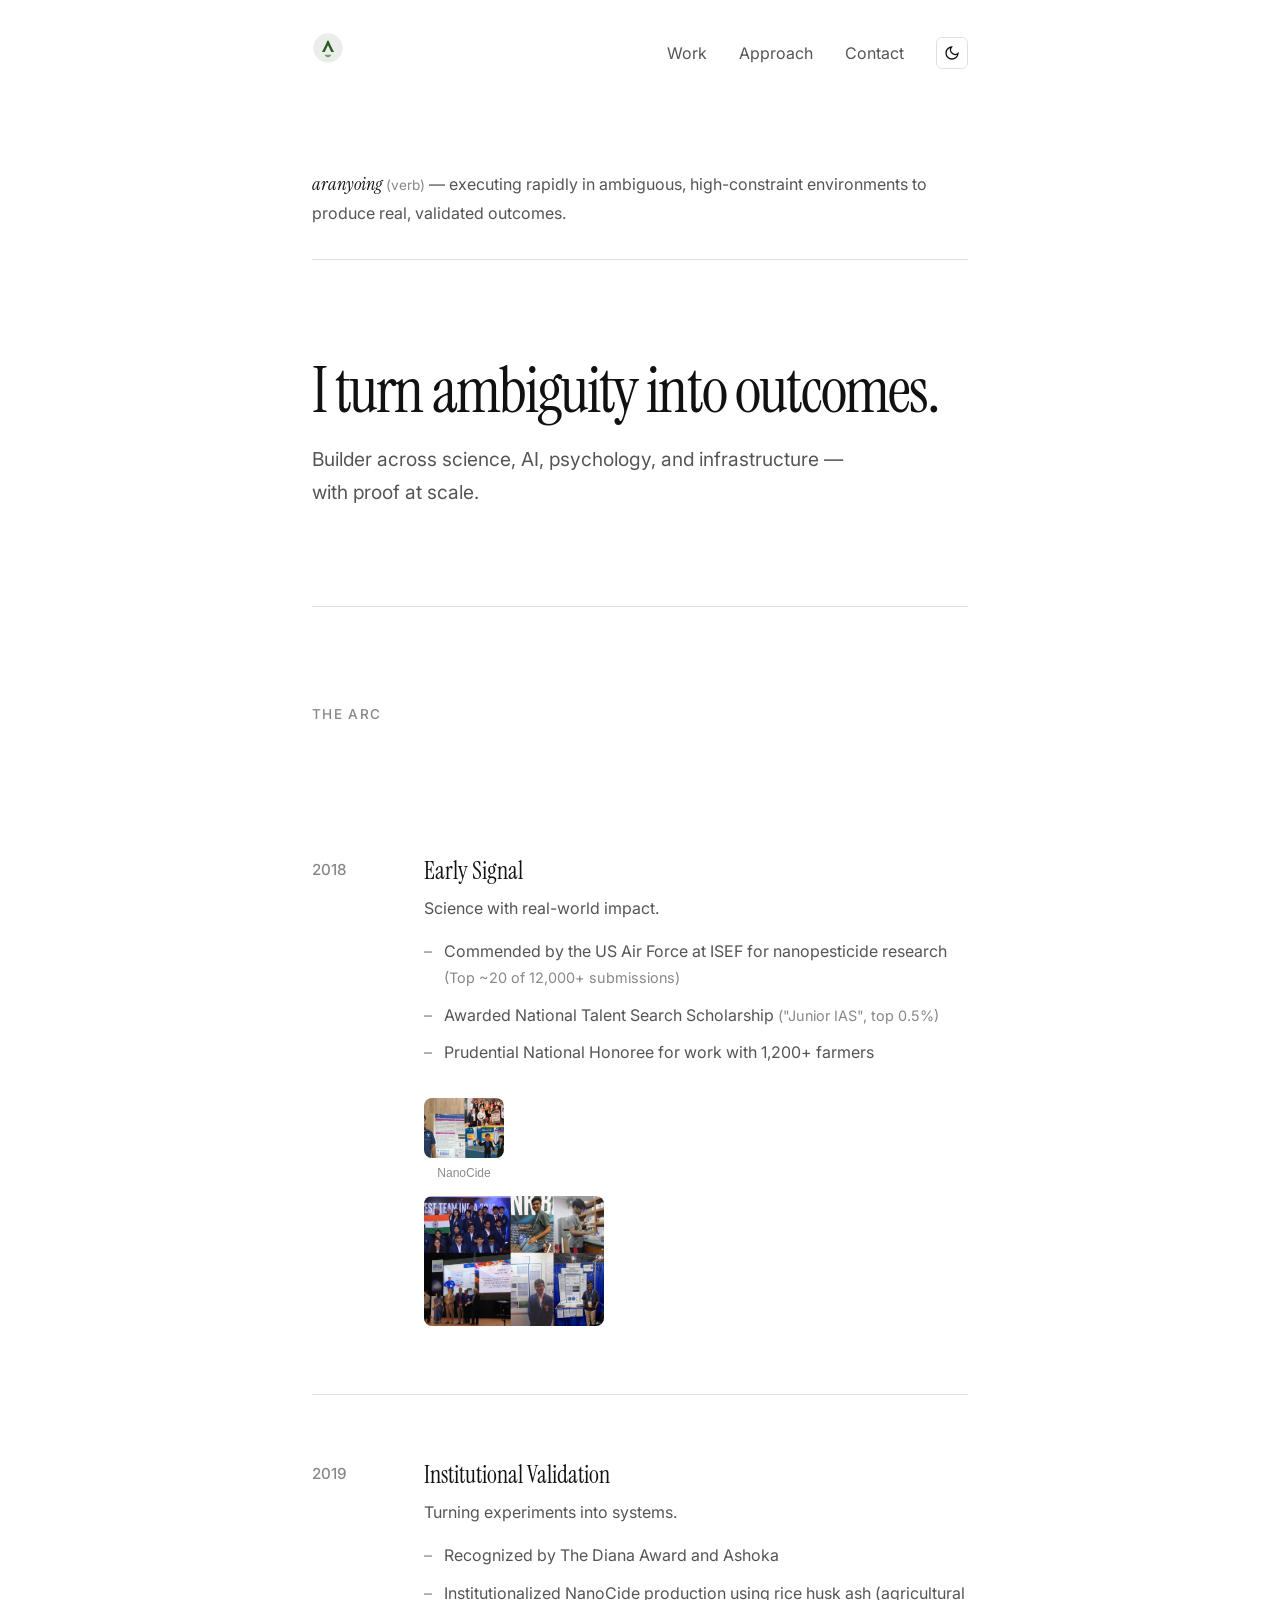
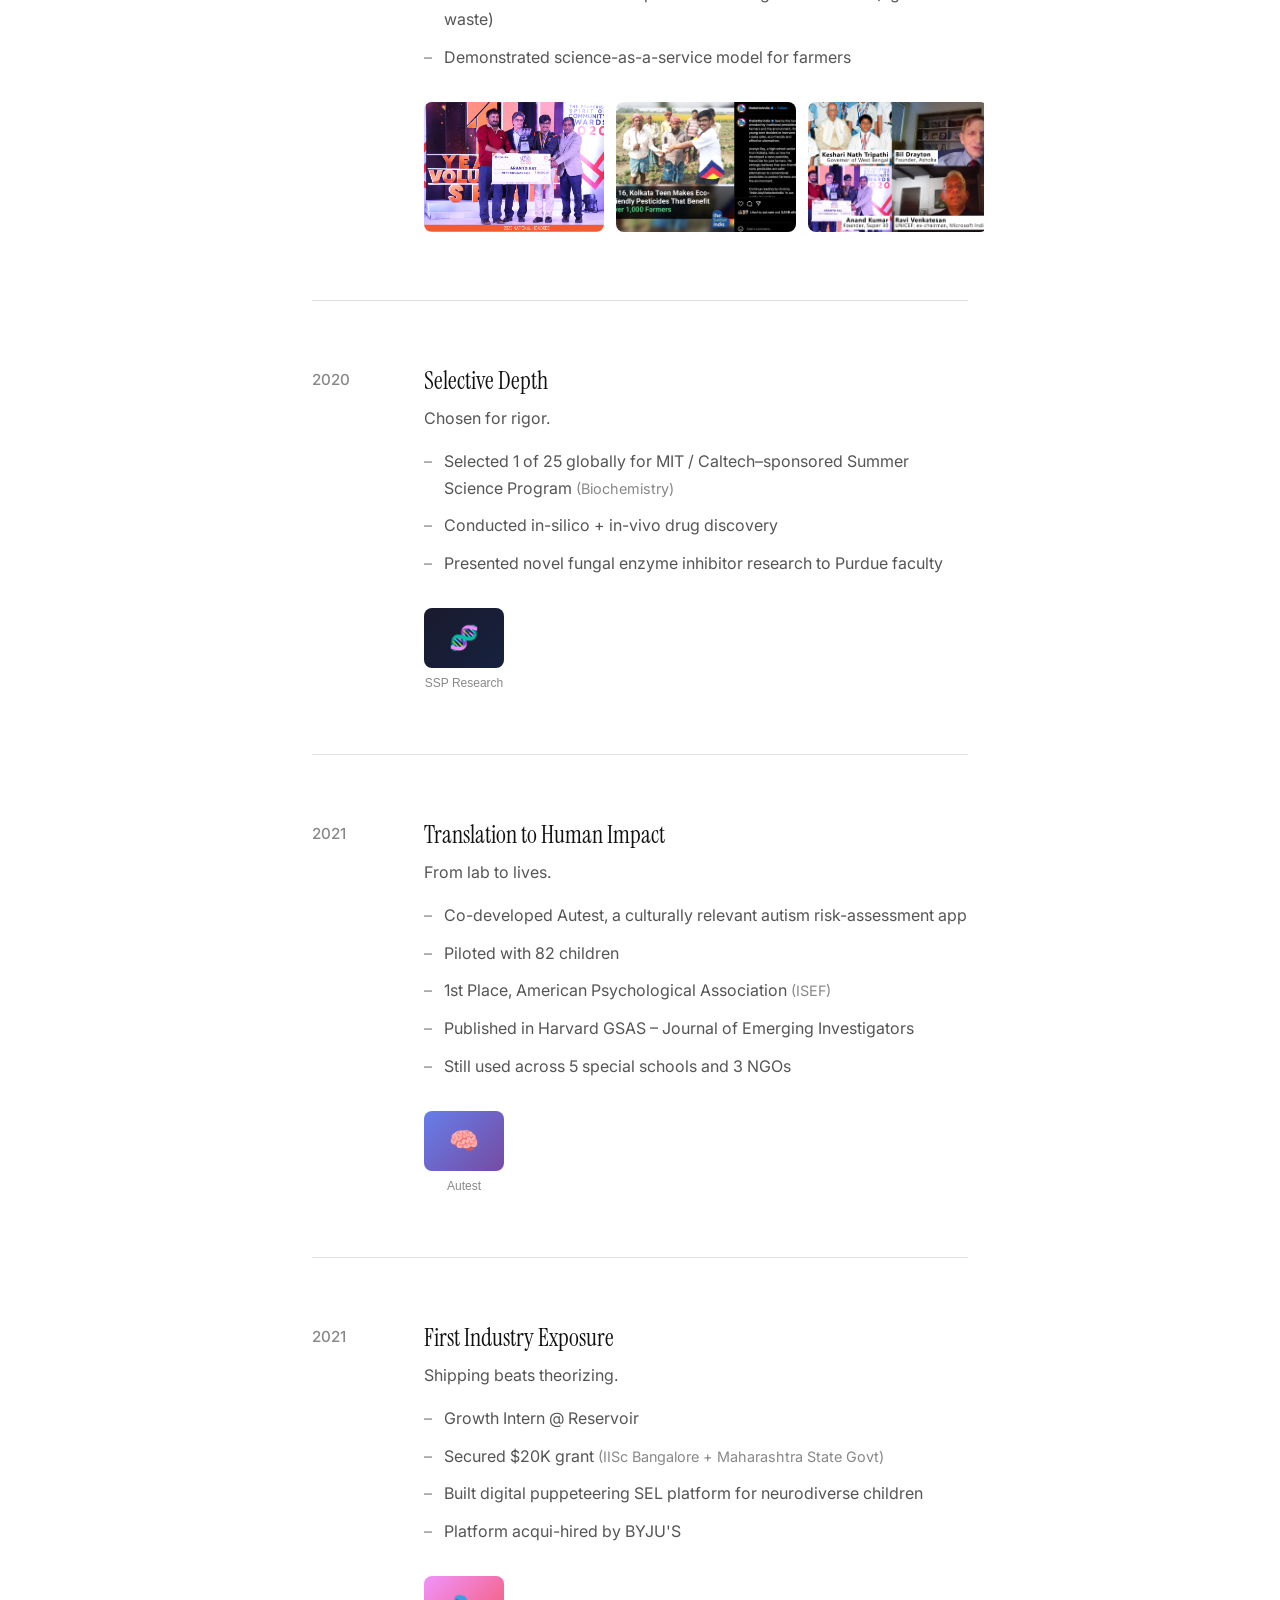
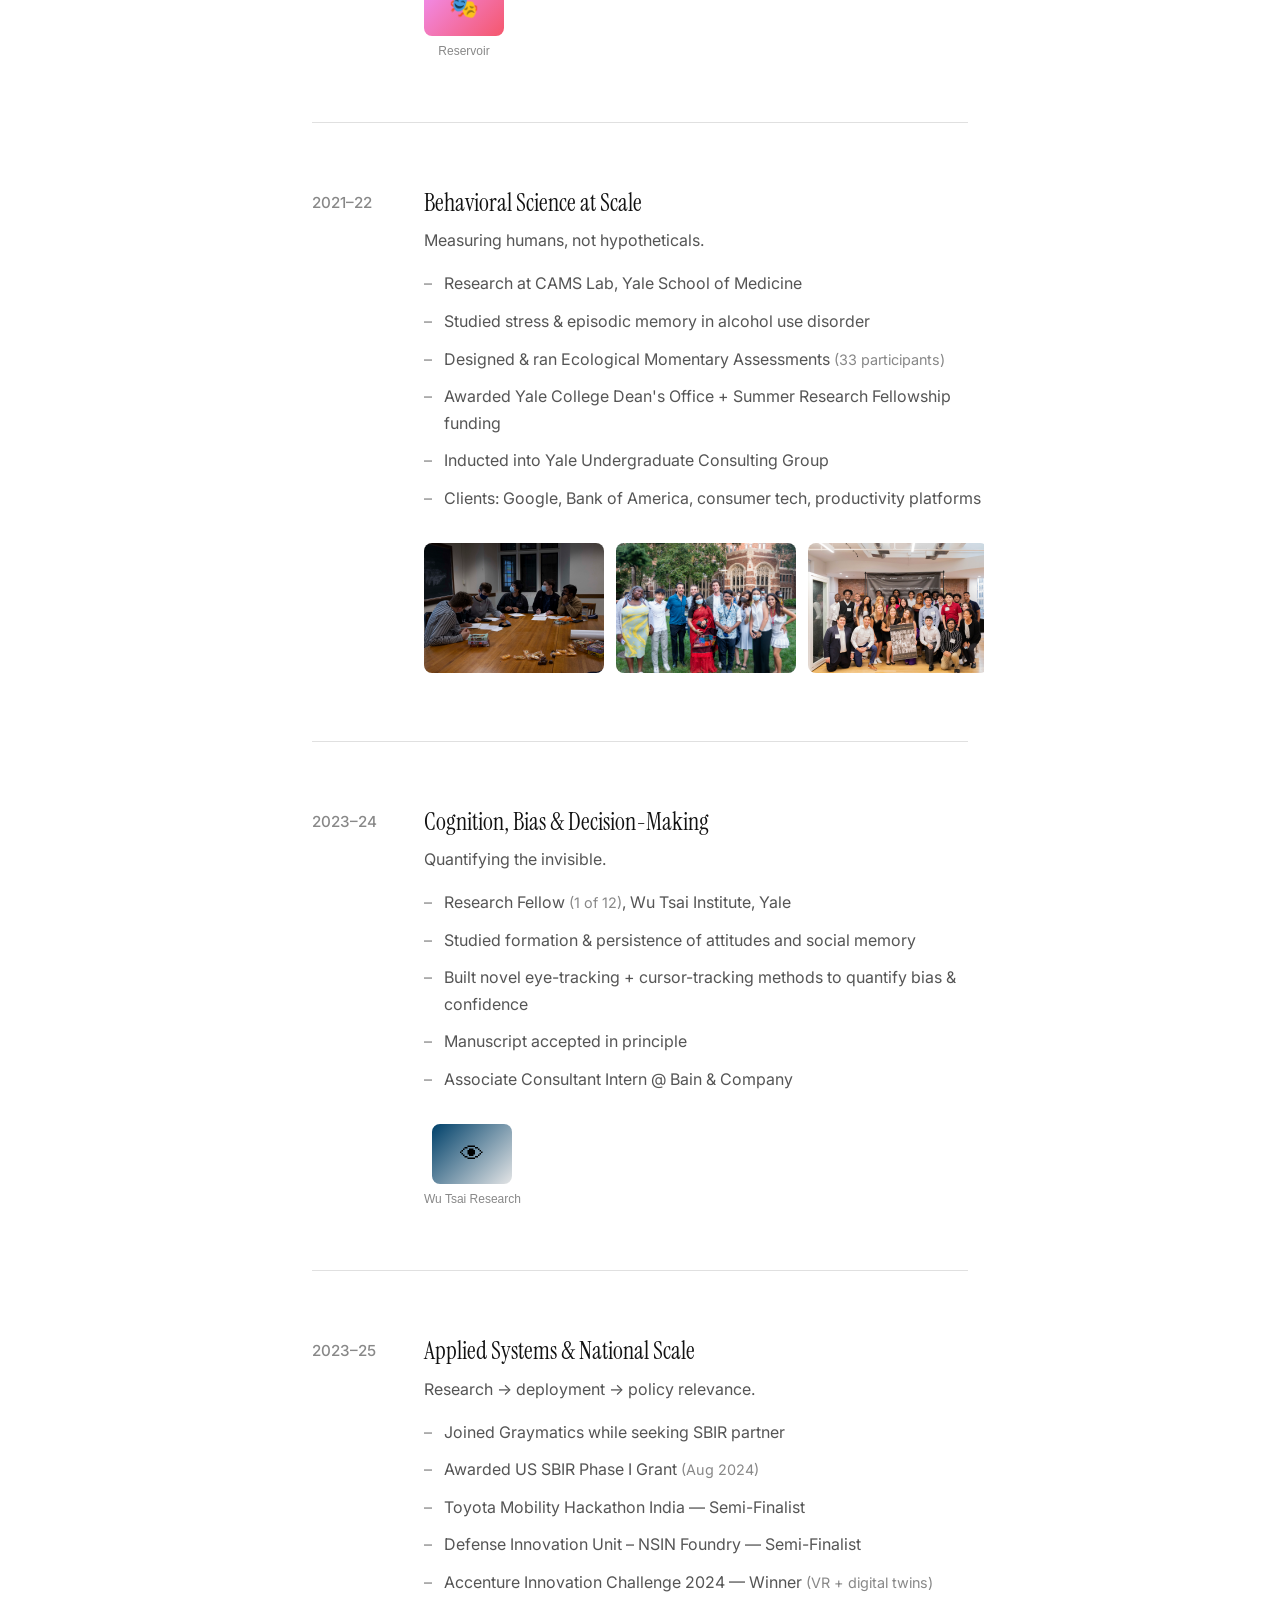
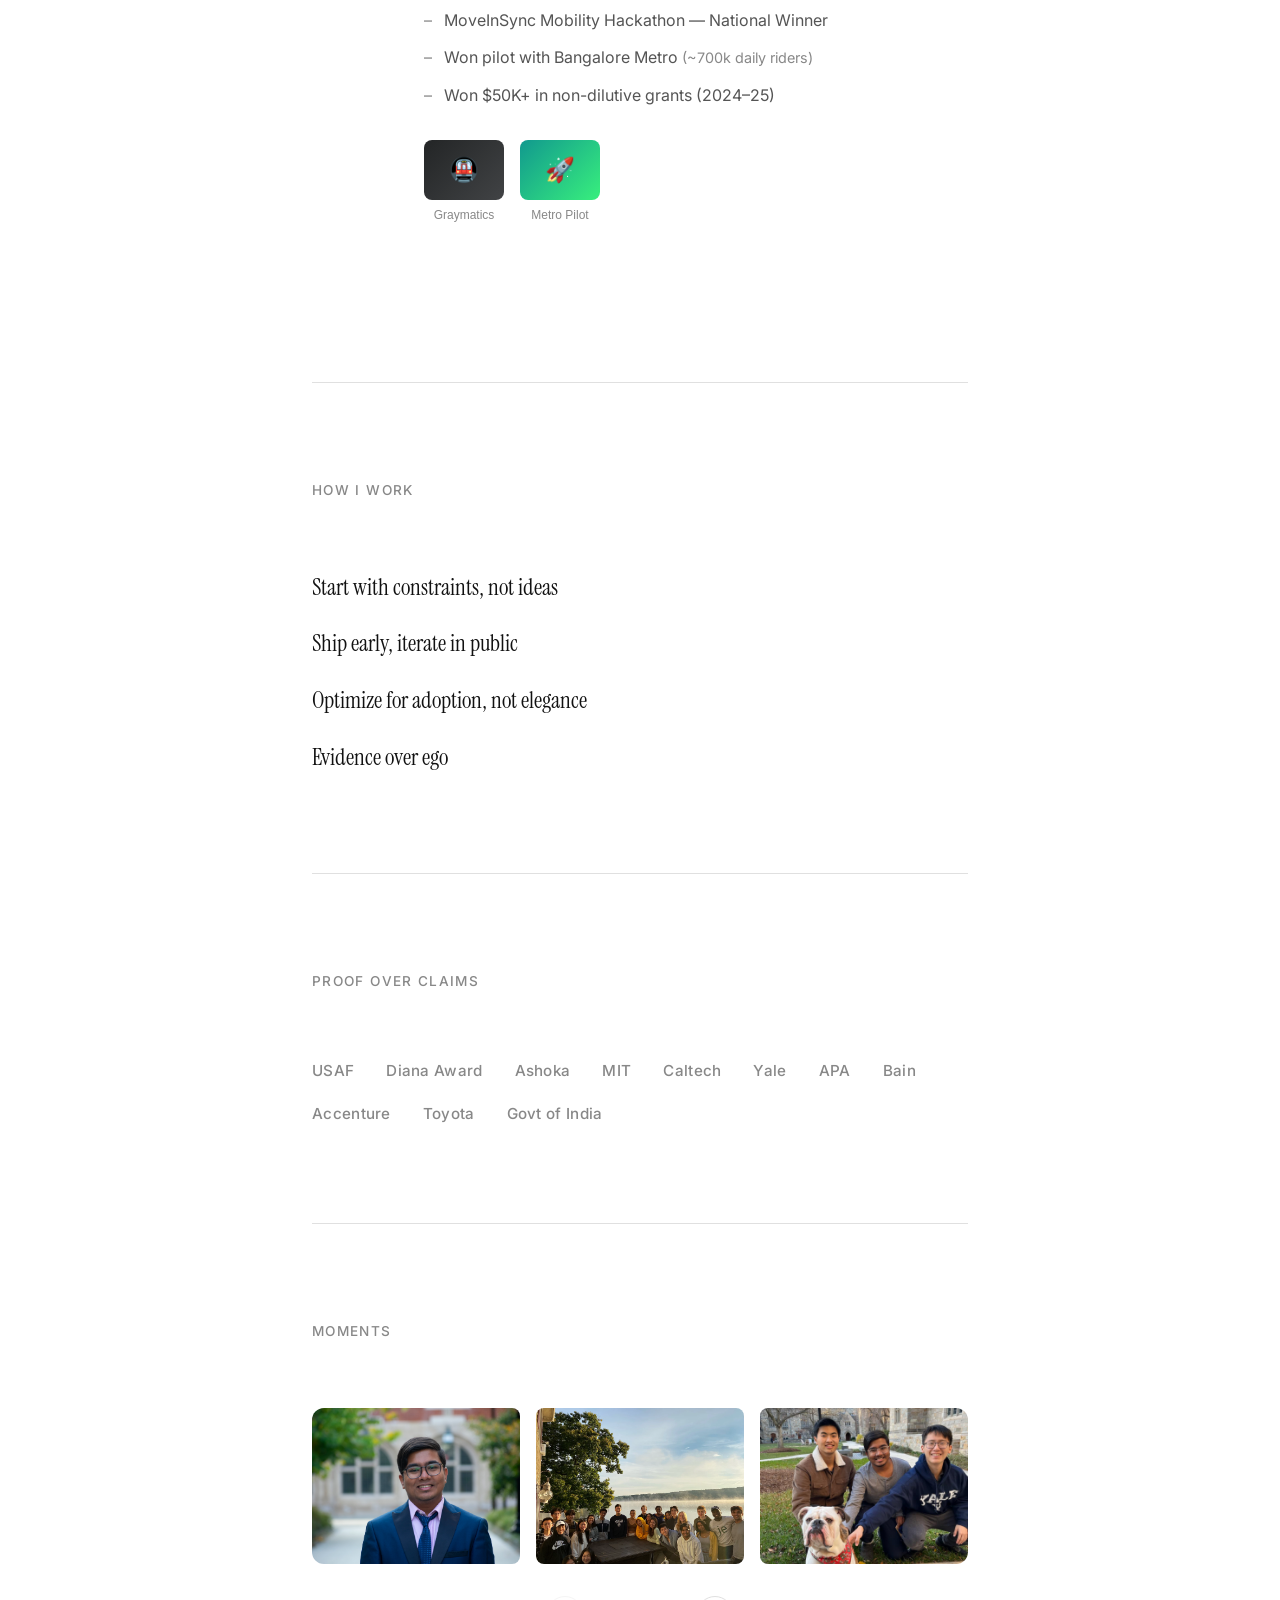
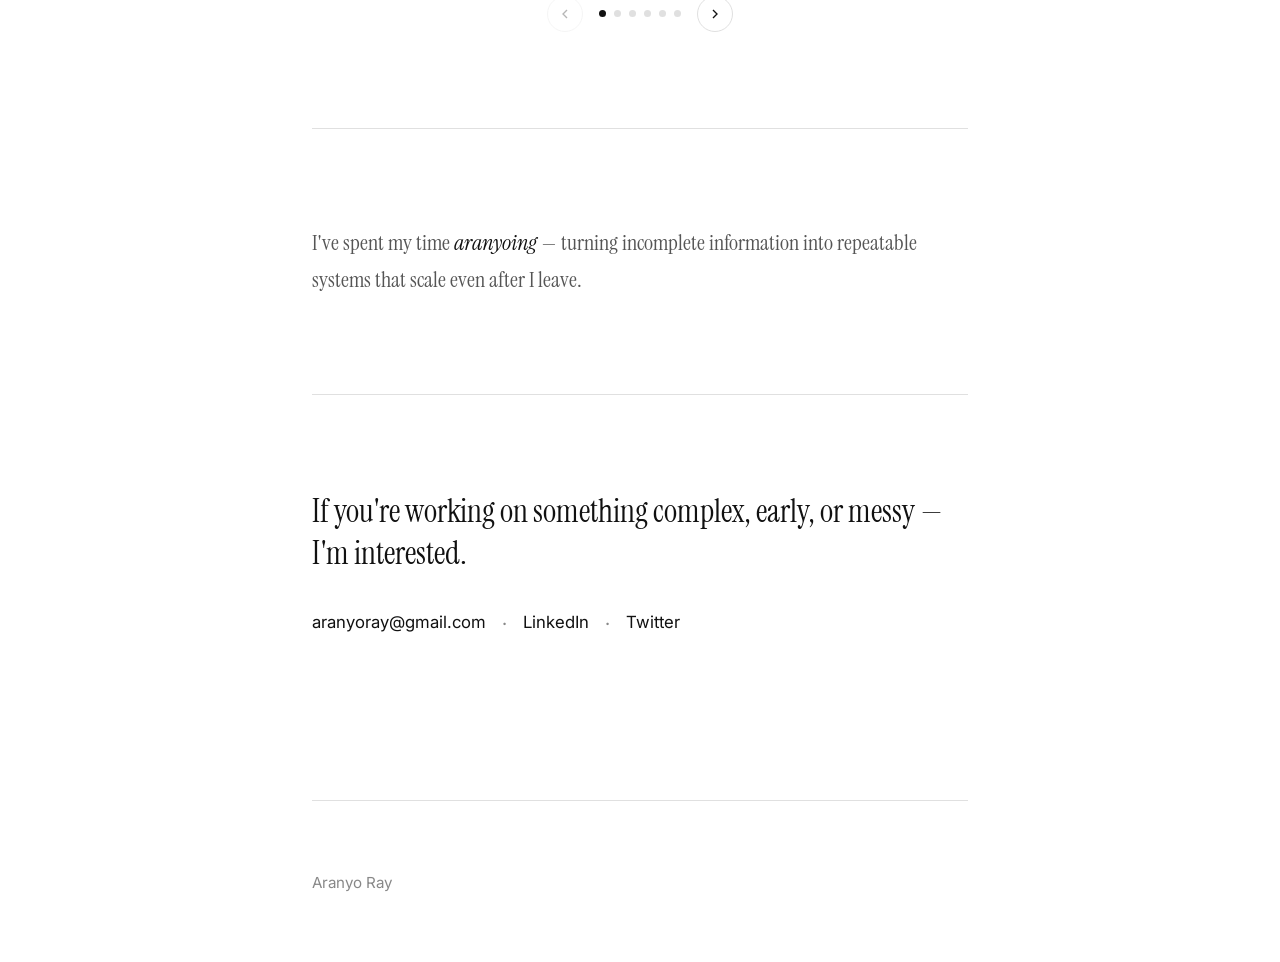
==== index.html @ 033761d9 "Add SEO images to timeline sections and photo gallery carousel Attach relevant photos inline to time" ====
<!DOCTYPE html>
<html lang="en">
<head>
    <meta charset="UTF-8">
    <meta name="viewport" content="width=device-width, initial-scale=1.0">

    <!-- Primary Meta Tags -->
    <title>Aranyo Ray — Builder & Researcher</title>
    <meta name="title" content="Aranyo Ray — Builder & Researcher">
    <meta name="description" content="I turn ambiguity into outcomes. Builder across science, AI, psychology, and infrastructure — with proof at scale.">
    <meta name="author" content="Aranyo Ray">
    <meta name="robots" content="index, follow">
    <link rel="canonical" href="https://aranyoray.github.io/">

    <!-- Open Graph / Facebook -->
    <meta property="og:type" content="website">
    <meta property="og:url" content="https://aranyoray.github.io/">
    <meta property="og:title" content="Aranyo Ray — Builder & Researcher">
    <meta property="og:description" content="I turn ambiguity into outcomes. Builder across science, AI, psychology, and infrastructure — with proof at scale.">
    <meta property="og:image" content="https://aranyoray.github.io/images/og-image.png">
    <meta property="og:image:width" content="1200">
    <meta property="og:image:height" content="630">
    <meta property="og:site_name" content="Aranyo Ray">

    <!-- Twitter -->
    <meta property="twitter:card" content="summary_large_image">
    <meta property="twitter:url" content="https://aranyoray.github.io/">
    <meta property="twitter:title" content="Aranyo Ray — Builder & Researcher">
    <meta property="twitter:description" content="I turn ambiguity into outcomes. Builder across science, AI, psychology, and infrastructure — with proof at scale.">
    <meta property="twitter:image" content="https://aranyoray.github.io/images/og-image.png">
    <meta property="twitter:creator" content="@AranyoRay">

    <!-- Favicon -->
    <link rel="icon" type="image/png" href="/favicon.png">
    <link rel="apple-touch-icon" href="/favicon.png">

    <!-- Stylesheets -->
    <link rel="stylesheet" href="styles.css">
    <link rel="preconnect" href="https://fonts.googleapis.com">
    <link rel="preconnect" href="https://fonts.gstatic.com" crossorigin>
    <link href="https://fonts.googleapis.com/css2?family=Instrument+Serif:ital@0;1&family=Inter:wght@300;400;500;600&display=swap" rel="stylesheet">
</head>
<body>
    <div class="container">
        <!-- Header -->
        <header class="header">
            <nav class="nav">
                <a href="#" class="nav-logo">
                    <img src="arlogo.svg" alt="AR" class="logo-img">
                </a>
                <div class="nav-links">
                    <a href="#arc">Work</a>
                    <a href="#philosophy">Approach</a>
                    <a href="#contact">Contact</a>
                    <button class="theme-toggle" aria-label="Toggle dark mode">
                        <svg class="moon-icon" viewBox="0 0 24 24" fill="none" stroke="currentColor" stroke-width="2">
                            <path d="M21 12.79A9 9 0 1 1 11.21 3 7 7 0 0 0 21 12.79z"></path>
                        </svg>
                        <svg class="sun-icon" viewBox="0 0 24 24" fill="none" stroke="currentColor" stroke-width="2">
                            <circle cx="12" cy="12" r="5"></circle>
                            <line x1="12" y1="1" x2="12" y2="3"></line>
                            <line x1="12" y1="21" x2="12" y2="23"></line>
                            <line x1="4.22" y1="4.22" x2="5.64" y2="5.64"></line>
                            <line x1="18.36" y1="18.36" x2="19.78" y2="19.78"></line>
                            <line x1="1" y1="12" x2="3" y2="12"></line>
                            <line x1="21" y1="12" x2="23" y2="12"></line>
                            <line x1="4.22" y1="19.78" x2="5.64" y2="18.36"></line>
                            <line x1="18.36" y1="5.64" x2="19.78" y2="4.22"></line>
                        </svg>
                    </button>
                </div>
            </nav>
        </header>

        <main>
            <!-- Definition -->
            <section class="definition">
                <p class="definition-text"><span class="definition-word">aranyoing</span> <span class="definition-pos">(verb)</span> — executing rapidly in ambiguous, high-constraint environments to produce real, validated outcomes.</p>
            </section>

            <!-- Hero -->
            <section class="hero">
                <h1 class="hero-title">I turn ambiguity into outcomes.</h1>
                <p class="hero-sub">Builder across science, AI, psychology, and infrastructure — with proof at scale.</p>
            </section>

            <!-- The Arc -->
            <section id="arc" class="arc">
                <h2 class="section-label">The Arc</h2>

                <!-- 2018 -->
                <article class="year-block">
                    <div class="year-marker">2018</div>
                    <div class="year-content">
                        <h3 class="year-headline">Early Signal</h3>
                        <p class="year-context">Science with real-world impact.</p>
                        <ul class="outcomes">
                            <li>Commended by the US Air Force at ISEF for nanopesticide research <span class="proof">(Top ~20 of 12,000+ submissions)</span></li>
                            <li>Awarded National Talent Search Scholarship <span class="proof">("Junior IAS", top 0.5%)</span></li>
                            <li>Prudential National Honoree for work with 1,200+ farmers</li>
                        </ul>
                        <div class="project-cards">
                            <button class="project-card" data-project="nanocide">
                                <div class="card-image" style="background: linear-gradient(135deg, #1a472a 0%, #2d5a27 100%);">
                                    <img src="images/cover.png" alt="NanoCide Research">
                                </div>
                                <span class="card-label">NanoCide</span>
                            </button>
                        </div>
                        <div class="activity-photos">
                            <div class="activity-photo"><img src="NanoCide-isef-winner-aranyo.jpeg" alt="Aranyo Ray NanoCide ISEF winner presenting research" loading="lazy"></div>
                        </div>
                    </div>
                </article>

                <!-- 2019 -->
                <article class="year-block">
                    <div class="year-marker">2019</div>
                    <div class="year-content">
                        <h3 class="year-headline">Institutional Validation</h3>
                        <p class="year-context">Turning experiments into systems.</p>
                        <ul class="outcomes">
                            <li>Recognized by The Diana Award and Ashoka</li>
                            <li>Institutionalized NanoCide production using rice husk ash (agricultural waste)</li>
                            <li>Demonstrated science-as-a-service model for farmers</li>
                        </ul>
                        <div class="activity-photos">
                            <div class="activity-photo"><img src="Aranyo-Ray-ISEF-winner.png" alt="Aranyo Ray Prudential Spirit of Community Awards national honoree" loading="lazy"></div>
                            <div class="activity-photo"><img src="Better-India-aranyo-insta-post-komal.png" alt="The Better India feature on Aranyo Ray eco-friendly pesticides for farmers" loading="lazy"></div>
                            <div class="activity-photo"><img src="personalities-aranyo-komal.jpg" alt="Aranyo Ray with notable personalities Governor Ashoka founder Anand Kumar" loading="lazy"></div>
                        </div>
                    </div>
                </article>

                <!-- 2020 -->
                <article class="year-block">
                    <div class="year-marker">2020</div>
                    <div class="year-content">
                        <h3 class="year-headline">Selective Depth</h3>
                        <p class="year-context">Chosen for rigor.</p>
                        <ul class="outcomes">
                            <li>Selected 1 of 25 globally for MIT / Caltech–sponsored Summer Science Program <span class="proof">(Biochemistry)</span></li>
                            <li>Conducted in-silico + in-vivo drug discovery</li>
                            <li>Presented novel fungal enzyme inhibitor research to Purdue faculty</li>
                        </ul>
                        <div class="project-cards">
                            <button class="project-card" data-project="ssp">
                                <div class="card-image" style="background: linear-gradient(135deg, #1a1a2e 0%, #16213e 100%);">
                                    <span class="card-emoji">🧬</span>
                                </div>
                                <span class="card-label">SSP Research</span>
                            </button>
                        </div>
                    </div>
                </article>

                <!-- 2021 -->
                <article class="year-block">
                    <div class="year-marker">2021</div>
                    <div class="year-content">
                        <h3 class="year-headline">Translation to Human Impact</h3>
                        <p class="year-context">From lab to lives.</p>
                        <ul class="outcomes">
                            <li>Co-developed Autest, a culturally relevant autism risk-assessment app</li>
                            <li>Piloted with 82 children</li>
                            <li>1st Place, American Psychological Association <span class="proof">(ISEF)</span></li>
                            <li>Published in Harvard GSAS – Journal of Emerging Investigators</li>
                            <li>Still used across 5 special schools and 3 NGOs</li>
                        </ul>
                        <div class="project-cards">
                            <button class="project-card" data-project="autest">
                                <div class="card-image" style="background: linear-gradient(135deg, #667eea 0%, #764ba2 100%);">
                                    <span class="card-emoji">🧠</span>
                                </div>
                                <span class="card-label">Autest</span>
                            </button>
                        </div>
                    </div>
                </article>

                <!-- 2021 Industry -->
                <article class="year-block">
                    <div class="year-marker">2021</div>
                    <div class="year-content">
                        <h3 class="year-headline">First Industry Exposure</h3>
                        <p class="year-context">Shipping beats theorizing.</p>
                        <ul class="outcomes">
                            <li>Growth Intern @ Reservoir</li>
                            <li>Secured $20K grant <span class="proof">(IISc Bangalore + Maharashtra State Govt)</span></li>
                            <li>Built digital puppeteering SEL platform for neurodiverse children</li>
                            <li>Platform acqui-hired by BYJU'S</li>
                        </ul>
                        <div class="project-cards">
                            <button class="project-card" data-project="reservoir">
                                <div class="card-image" style="background: linear-gradient(135deg, #f093fb 0%, #f5576c 100%);">
                                    <span class="card-emoji">🎭</span>
                                </div>
                                <span class="card-label">Reservoir</span>
                            </button>
                        </div>
                    </div>
                </article>

                <!-- 2021-2022 -->
                <article class="year-block">
                    <div class="year-marker">2021–22</div>
                    <div class="year-content">
                        <h3 class="year-headline">Behavioral Science at Scale</h3>
                        <p class="year-context">Measuring humans, not hypotheticals.</p>
                        <ul class="outcomes">
                            <li>Research at CAMS Lab, Yale School of Medicine</li>
                            <li>Studied stress & episodic memory in alcohol use disorder</li>
                            <li>Designed & ran Ecological Momentary Assessments <span class="proof">(33 participants)</span></li>
                            <li>Awarded Yale College Dean's Office + Summer Research Fellowship funding</li>
                            <li>Inducted into Yale Undergraduate Consulting Group</li>
                            <li>Clients: Google, Bank of America, consumer tech, productivity platforms</li>
                        </ul>
                        <div class="activity-photos">
                            <div class="activity-photo"><img src="study-yale-aranyo.jpeg" alt="Aranyo Ray study session at Yale University" loading="lazy"></div>
                            <div class="activity-photo"><img src="group-photo-aranyo-yale.jpeg" alt="Aranyo Ray group photo on Yale campus" loading="lazy"></div>
                            <div class="activity-photo"><img src="group-photo-finance-aranyo-komal.jpg" alt="Aranyo Ray at consulting and finance networking event" loading="lazy"></div>
                        </div>
                    </div>
                </article>

                <!-- 2023-2024 -->
                <article class="year-block">
                    <div class="year-marker">2023–24</div>
                    <div class="year-content">
                        <h3 class="year-headline">Cognition, Bias & Decision-Making</h3>
                        <p class="year-context">Quantifying the invisible.</p>
                        <ul class="outcomes">
                            <li>Research Fellow <span class="proof">(1 of 12)</span>, Wu Tsai Institute, Yale</li>
                            <li>Studied formation & persistence of attitudes and social memory</li>
                            <li>Built novel eye-tracking + cursor-tracking methods to quantify bias & confidence</li>
                            <li>Manuscript accepted in principle</li>
                            <li>Associate Consultant Intern @ Bain & Company</li>
                        </ul>
                        <div class="project-cards">
                            <button class="project-card" data-project="wutsai">
                                <div class="card-image" style="background: linear-gradient(135deg, #00416a 0%, #e4e5e6 100%);">
                                    <span class="card-emoji">👁</span>
                                </div>
                                <span class="card-label">Wu Tsai Research</span>
                            </button>
                        </div>
                    </div>
                </article>

                <!-- 2023-2025 -->
                <article class="year-block">
                    <div class="year-marker">2023–25</div>
                    <div class="year-content">
                        <h3 class="year-headline">Applied Systems & National Scale</h3>
                        <p class="year-context">Research → deployment → policy relevance.</p>
                        <ul class="outcomes">
                            <li>Joined Graymatics while seeking SBIR partner</li>
                            <li>Awarded US SBIR Phase I Grant <span class="proof">(Aug 2024)</span></li>
                            <li>Toyota Mobility Hackathon India — Semi-Finalist</li>
                            <li>Defense Innovation Unit – NSIN Foundry — Semi-Finalist</li>
                            <li>Accenture Innovation Challenge 2024 — Winner <span class="proof">(VR + digital twins)</span></li>
                            <li>MoveInSync Mobility Hackathon — National Winner</li>
                            <li>Won pilot with Bangalore Metro <span class="proof">(~700k daily riders)</span></li>
                            <li>Won $50K+ in non-dilutive grants (2024–25)</li>
                        </ul>
                        <div class="project-cards">
                            <button class="project-card" data-project="graymatics">
                                <div class="card-image" style="background: linear-gradient(135deg, #232526 0%, #414345 100%);">
                                    <span class="card-emoji">🚇</span>
                                </div>
                                <span class="card-label">Graymatics</span>
                            </button>
                            <button class="project-card" data-project="movein">
                                <div class="card-image" style="background: linear-gradient(135deg, #11998e 0%, #38ef7d 100%);">
                                    <span class="card-emoji">🚀</span>
                                </div>
                                <span class="card-label">Metro Pilot</span>
                            </button>
                        </div>
                    </div>
                </article>
            </section>

            <!-- Philosophy -->
            <section id="philosophy" class="philosophy">
                <h2 class="section-label">How I Work</h2>
                <ul class="philosophy-list">
                    <li>Start with constraints, not ideas</li>
                    <li>Ship early, iterate in public</li>
                    <li>Optimize for adoption, not elegance</li>
                    <li>Evidence over ego</li>
                </ul>
            </section>

            <!-- Proof -->
            <section class="proof-section">
                <h2 class="section-label">Proof Over Claims</h2>
                <div class="logos-grid">
                    <span class="logo-item">USAF</span>
                    <span class="logo-item">Diana Award</span>
                    <span class="logo-item">Ashoka</span>
                    <span class="logo-item">MIT</span>
                    <span class="logo-item">Caltech</span>
                    <span class="logo-item">Yale</span>
                    <span class="logo-item">APA</span>
                    <span class="logo-item">Bain</span>
                    <span class="logo-item">Accenture</span>
                    <span class="logo-item">Toyota</span>
                    <span class="logo-item">Govt of India</span>
                </div>
            </section>

            <!-- Photo Gallery -->
            <section class="gallery-section">
                <h2 class="section-label">Moments</h2>
                <div class="gallery-wrapper">
                    <div class="gallery-track-container">
                        <div class="gallery-track" id="gallery-track">
                            <div class="gallery-item"><img src="Headshot-Aranyo-Ray-cto-komal.jpg" alt="Aranyo Ray professional headshot at Yale" loading="lazy"></div>
                            <div class="gallery-item"><img src="group-photo-yale-aranyo.webp" alt="Aranyo Ray Yale group photo by the lake" loading="lazy"></div>
                            <div class="gallery-item"><img src="photo-yale-aranyo.jpeg" alt="Aranyo Ray with friends on Yale campus" loading="lazy"></div>
                            <div class="gallery-item"><img src="celebration-yale-aranyo.jpeg" alt="Aranyo Ray at Yale cultural celebration" loading="lazy"></div>
                            <div class="gallery-item"><img src="Pohela-Boishak-Bengali-New-Year-Group-Photo-aranyo-yale.jpeg" alt="Pohela Boishakh Bengali New Year celebration at Yale" loading="lazy"></div>
                            <div class="gallery-item"><img src="Harvard-event-selfie-aranyo.jpg" alt="Aranyo Ray at Harvard Yale game" loading="lazy"></div>
                            <div class="gallery-item"><img src="harvard-goup-photo-event-aranyo.jpeg" alt="Aranyo Ray group photo at Harvard Yale event" loading="lazy"></div>
                            <div class="gallery-item"><img src="organization-aranyo-usa-komal.jpeg" alt="Aranyo Ray Asian American Cultural Center award at Yale" loading="lazy"></div>
                        </div>
                    </div>
                    <div class="gallery-nav">
                        <button class="gallery-btn" id="gallery-prev" aria-label="Previous photos">
                            <svg width="16" height="16" viewBox="0 0 24 24" fill="none" stroke="currentColor" stroke-width="2"><path d="M15 18l-6-6 6-6"/></svg>
                        </button>
                        <div class="gallery-dots" id="gallery-dots"></div>
                        <button class="gallery-btn" id="gallery-next" aria-label="Next photos">
                            <svg width="16" height="16" viewBox="0 0 24 24" fill="none" stroke="currentColor" stroke-width="2"><path d="M9 18l6-6-6-6"/></svg>
                        </button>
                    </div>
                </div>
            </section>

            <!-- Closing Statement -->
            <section class="closing-statement">
                <p>I've spent my time <em>aranyoing</em> — turning incomplete information into repeatable systems that scale even after I leave.</p>
            </section>

            <!-- Close -->
            <section id="contact" class="close">
                <p class="close-text">If you're working on something complex, early, or messy — I'm interested.</p>
                <div class="close-links">
                    <a href="mailto:aranyoray@gmail.com">aranyoray@gmail.com</a>
                    <span class="divider">·</span>
                    <a href="https://linkedin.com/in/aranyo" target="_blank">LinkedIn</a>
                    <span class="divider">·</span>
                    <a href="https://x.com/AranyoRay" target="_blank">Twitter</a>
                </div>
            </section>
        </main>

        <!-- Footer -->
        <footer class="footer">
            <span>Aranyo Ray</span>
        </footer>
    </div>

    <!-- Project Modal -->
    <div class="modal-overlay" id="modal-overlay">
        <div class="modal" id="modal">
            <button class="modal-close" id="modal-close">&times;</button>
            <div class="modal-image" id="modal-image"></div>
            <div class="modal-content">
                <h3 class="modal-title" id="modal-title"></h3>
                <p class="modal-description" id="modal-description"></p>
                <div class="modal-details" id="modal-details"></div>
            </div>
        </div>
    </div>

    <script src="script.js"></script>
</body>
</html>
---- styles.css ----
/* ===== Variables ===== */
:root {
    --color-bg: #ffffff;
    --color-text: #111111;
    --color-text-secondary: #555555;
    --color-text-tertiary: #888888;
    --color-border: #e0e0e0;
    --color-accent: #111111;
    --font-serif: 'Instrument Serif', Georgia, serif;
    --font-sans: 'Inter', -apple-system, BlinkMacSystemFont, sans-serif;
    --max-width: 720px;
    --space-xs: 0.5rem;
    --space-sm: 1rem;
    --space-md: 2rem;
    --space-lg: 4rem;
    --space-xl: 6rem;
    --space-2xl: 10rem;
}

/* ===== Dark Mode ===== */
@media (prefers-color-scheme: dark) {
    :root {
        --color-bg: #0a0a0a;
        --color-text: #f5f5f5;
        --color-text-secondary: #a0a0a0;
        --color-text-tertiary: #666666;
        --color-border: #222222;
        --color-accent: #f5f5f5;
    }
}

[data-theme="dark"] {
    --color-bg: #0a0a0a;
    --color-text: #f5f5f5;
    --color-text-secondary: #a0a0a0;
    --color-text-tertiary: #666666;
    --color-border: #222222;
    --color-accent: #f5f5f5;
}

[data-theme="light"] {
    --color-bg: #ffffff;
    --color-text: #111111;
    --color-text-secondary: #555555;
    --color-text-tertiary: #888888;
    --color-border: #e0e0e0;
    --color-accent: #111111;
}

/* ===== Reset ===== */
*, *::before, *::after {
    margin: 0;
    padding: 0;
    box-sizing: border-box;
}

html {
    scroll-behavior: smooth;
}

body {
    font-family: var(--font-sans);
    font-size: 19px;
    line-height: 1.75;
    color: var(--color-text);
    background: var(--color-bg);
    -webkit-font-smoothing: antialiased;
}

/* ===== Container ===== */
.container {
    max-width: var(--max-width);
    margin: 0 auto;
    padding: 0 var(--space-md);
}

/* ===== Header ===== */
.header {
    position: sticky;
    top: 0;
    z-index: 100;
    padding: var(--space-md) 0;
    background: var(--color-bg);
}

.nav {
    display: flex;
    justify-content: space-between;
    align-items: center;
}

.nav-logo {
    text-decoration: none;
}

.logo-img {
    height: 32px;
    width: auto;
}

.nav-links {
    display: flex;
    align-items: center;
    gap: var(--space-md);
}

.nav-links a {
    color: var(--color-text-secondary);
    text-decoration: none;
    font-size: 1rem;
    transition: color 0.2s;
}

.nav-links a:hover {
    color: var(--color-text);
}

/* ===== Theme Toggle ===== */
.theme-toggle {
    display: flex;
    align-items: center;
    justify-content: center;
    width: 32px;
    height: 32px;
    padding: 0;
    background: transparent;
    border: 1px solid var(--color-border);
    border-radius: 6px;
    cursor: pointer;
    transition: border-color 0.2s;
}

.theme-toggle:hover {
    border-color: var(--color-text);
}

.theme-toggle svg {
    width: 16px;
    height: 16px;
    color: var(--color-text);
}

.theme-toggle .sun-icon { display: none; }
.theme-toggle .moon-icon { display: block; }

[data-theme="dark"] .theme-toggle .sun-icon { display: block; }
[data-theme="dark"] .theme-toggle .moon-icon { display: none; }

@media (prefers-color-scheme: dark) {
    html:not([data-theme]) .theme-toggle .sun-icon { display: block; }
    html:not([data-theme]) .theme-toggle .moon-icon { display: none; }
}

/* ===== Definition ===== */
.definition {
    padding: var(--space-lg) 0 var(--space-md);
    border-bottom: 1px solid var(--color-border);
}

.definition-text {
    font-size: 1rem;
    color: var(--color-text-secondary);
    line-height: 1.7;
}

.definition-word {
    font-family: var(--font-serif);
    font-style: italic;
    font-size: 1.1rem;
    color: var(--color-text);
}

.definition-pos {
    color: var(--color-text-tertiary);
    font-size: 0.85rem;
}

/* ===== Hero ===== */
.hero {
    padding: var(--space-xl) 0;
}

.hero-title {
    font-family: var(--font-serif);
    font-size: clamp(2.5rem, 7vw, 4rem);
    font-weight: 400;
    line-height: 1.1;
    letter-spacing: -0.03em;
    margin-bottom: var(--space-sm);
}

.hero-sub {
    font-size: 1.2rem;
    color: var(--color-text-secondary);
    max-width: 560px;
}

/* ===== Section Label ===== */
.section-label {
    font-family: var(--font-sans);
    font-size: 0.85rem;
    font-weight: 500;
    text-transform: uppercase;
    letter-spacing: 0.1em;
    color: var(--color-text-tertiary);
    margin-bottom: var(--space-lg);
}

/* ===== The Arc / Timeline ===== */
.arc {
    padding: var(--space-xl) 0;
    border-top: 1px solid var(--color-border);
}

.year-block {
    display: grid;
    grid-template-columns: 80px 1fr;
    gap: var(--space-md);
    padding: var(--space-lg) 0;
    border-bottom: 1px solid var(--color-border);
}

.year-block:last-of-type {
    border-bottom: none;
}

.year-marker {
    font-family: var(--font-sans);
    font-size: 0.95rem;
    font-weight: 500;
    color: var(--color-text-tertiary);
    padding-top: 0.15rem;
}

.year-content {
    max-width: 560px;
}

.year-headline {
    font-family: var(--font-serif);
    font-size: 1.5rem;
    font-weight: 400;
    margin-bottom: var(--space-xs);
    line-height: 1.3;
}

.year-context {
    color: var(--color-text-secondary);
    font-size: 1rem;
    margin-bottom: var(--space-sm);
}

.outcomes {
    list-style: none;
    padding: 0;
    margin-bottom: var(--space-md);
}

.outcomes li {
    position: relative;
    padding-left: 1.25rem;
    margin-bottom: 0.7rem;
    font-size: 1rem;
    color: var(--color-text-secondary);
    line-height: 1.65;
}

.outcomes li::before {
    content: "–";
    position: absolute;
    left: 0;
    color: var(--color-text-tertiary);
}

.outcomes .proof {
    color: var(--color-text-tertiary);
    font-size: 0.9em;
}

/* ===== Project Cards ===== */
.project-cards {
    display: flex;
    gap: var(--space-sm);
    flex-wrap: wrap;
    margin-top: var(--space-sm);
}

.project-card {
    display: flex;
    flex-direction: column;
    align-items: center;
    gap: 0.5rem;
    padding: 0;
    background: transparent;
    border: none;
    cursor: pointer;
    transition: transform 0.2s;
}

.project-card:hover {
    transform: translateY(-2px);
}

.card-image {
    width: 80px;
    height: 60px;
    border-radius: 8px;
    display: flex;
    align-items: center;
    justify-content: center;
    overflow: hidden;
    transition: transform 0.2s, box-shadow 0.2s;
}

.project-card:hover .card-image {
    box-shadow: 0 4px 12px rgba(0, 0, 0, 0.15);
}

.card-image img {
    width: 100%;
    height: 100%;
    object-fit: cover;
}

.card-emoji {
    font-size: 1.5rem;
}

.card-label {
    font-size: 0.75rem;
    color: var(--color-text-tertiary);
    font-weight: 500;
}

/* ===== Activity Photos ===== */
.activity-photos {
    display: flex;
    gap: 0.75rem;
    margin-top: var(--space-sm);
    overflow-x: auto;
    scrollbar-width: none;
    -ms-overflow-style: none;
    padding-bottom: 0.25rem;
}

.activity-photos::-webkit-scrollbar {
    display: none;
}

.activity-photo {
    flex-shrink: 0;
    width: 180px;
    height: 130px;
    border-radius: 8px;
    overflow: hidden;
}

.activity-photo img {
    width: 100%;
    height: 100%;
    object-fit: cover;
    transition: transform 0.3s;
}

.activity-photo:hover img {
    transform: scale(1.05);
}

/* ===== Photo Gallery ===== */
.gallery-section {
    padding: var(--space-xl) 0;
    border-top: 1px solid var(--color-border);
}

.gallery-wrapper {
    position: relative;
}

.gallery-track-container {
    overflow: hidden;
    border-radius: 12px;
}

.gallery-track {
    display: flex;
    gap: 1rem;
    transition: transform 0.4s ease;
}

.gallery-item {
    flex: 0 0 calc(33.333% - 0.667rem);
    aspect-ratio: 4 / 3;
    border-radius: 8px;
    overflow: hidden;
}

.gallery-item img {
    width: 100%;
    height: 100%;
    object-fit: cover;
    transition: transform 0.3s;
}

.gallery-item:hover img {
    transform: scale(1.05);
}

.gallery-nav {
    display: flex;
    justify-content: center;
    align-items: center;
    gap: 1rem;
    margin-top: var(--space-md);
}

.gallery-btn {
    width: 36px;
    height: 36px;
    border-radius: 50%;
    border: 1px solid var(--color-border);
    background: var(--color-bg);
    color: var(--color-text);
    cursor: pointer;
    display: flex;
    align-items: center;
    justify-content: center;
    transition: border-color 0.2s;
}

.gallery-btn:hover:not(:disabled) {
    border-color: var(--color-text);
}

.gallery-btn:disabled {
    opacity: 0.3;
    cursor: default;
}

.gallery-dots {
    display: flex;
    align-items: center;
    gap: 0.5rem;
}

.gallery-dot {
    width: 7px;
    height: 7px;
    border-radius: 50%;
    background: var(--color-border);
    border: none;
    cursor: pointer;
    transition: background 0.2s;
    padding: 0;
}

.gallery-dot.active {
    background: var(--color-text);
}

/* ===== Philosophy ===== */
.philosophy {
    padding: var(--space-xl) 0;
    border-top: 1px solid var(--color-border);
}

.philosophy-list {
    list-style: none;
    padding: 0;
    display: flex;
    flex-direction: column;
    gap: var(--space-sm);
}

.philosophy-list li {
    font-family: var(--font-serif);
    font-size: 1.45rem;
    font-weight: 400;
    color: var(--color-text);
}

/* ===== Proof Section ===== */
.proof-section {
    padding: var(--space-xl) 0;
    border-top: 1px solid var(--color-border);
}

.logos-grid {
    display: flex;
    flex-wrap: wrap;
    gap: var(--space-sm) var(--space-md);
}

.logo-item {
    font-size: 0.95rem;
    font-weight: 500;
    color: var(--color-text-tertiary);
    letter-spacing: 0.02em;
}

/* ===== Closing Statement ===== */
.closing-statement {
    padding: var(--space-xl) 0;
    border-top: 1px solid var(--color-border);
}

.closing-statement p {
    font-family: var(--font-serif);
    font-size: 1.35rem;
    line-height: 1.7;
    color: var(--color-text-secondary);
}

.closing-statement em {
    font-style: italic;
    color: var(--color-text);
}

/* ===== Close ===== */
.close {
    padding: var(--space-xl) 0;
    border-top: 1px solid var(--color-border);
}

.close-text {
    font-family: var(--font-serif);
    font-size: clamp(1.5rem, 4vw, 2rem);
    font-weight: 400;
    line-height: 1.3;
    margin-bottom: var(--space-md);
}

.close-links {
    display: flex;
    align-items: center;
    gap: var(--space-sm);
    flex-wrap: wrap;
}

.close-links a {
    color: var(--color-text);
    text-decoration: none;
    font-size: 1.05rem;
    transition: color 0.2s;
}

.close-links a:hover {
    color: var(--color-text-secondary);
}

.close-links .divider {
    color: var(--color-text-tertiary);
}

/* ===== Footer ===== */
.footer {
    padding: var(--space-lg) 0;
    border-top: 1px solid var(--color-border);
    margin-top: var(--space-lg);
}

.footer span {
    font-size: 0.95rem;
    color: var(--color-text-tertiary);
}

/* ===== Modal ===== */
.modal-overlay {
    position: fixed;
    top: 0;
    left: 0;
    right: 0;
    bottom: 0;
    background: rgba(0, 0, 0, 0.8);
    display: flex;
    align-items: center;
    justify-content: center;
    z-index: 1000;
    opacity: 0;
    visibility: hidden;
    transition: opacity 0.3s, visibility 0.3s;
    padding: var(--space-md);
}

.modal-overlay.active {
    opacity: 1;
    visibility: visible;
}

.modal {
    background: var(--color-bg);
    border-radius: 12px;
    max-width: 560px;
    width: 100%;
    max-height: 90vh;
    overflow-y: auto;
    position: relative;
    transform: translateY(20px);
    transition: transform 0.3s;
}

.modal-overlay.active .modal {
    transform: translateY(0);
}

.modal-close {
    position: absolute;
    top: var(--space-sm);
    right: var(--space-sm);
    width: 36px;
    height: 36px;
    border: none;
    background: var(--color-bg);
    border-radius: 50%;
    font-size: 1.5rem;
    cursor: pointer;
    display: flex;
    align-items: center;
    justify-content: center;
    color: var(--color-text);
    z-index: 10;
    transition: background 0.2s;
}

.modal-close:hover {
    background: var(--color-border);
}

.modal-image {
    width: 100%;
    height: 200px;
    background-size: cover;
    background-position: center;
    border-radius: 12px 12px 0 0;
}

.modal-content {
    padding: var(--space-md);
}

.modal-title {
    font-family: var(--font-serif);
    font-size: 1.5rem;
    font-weight: 400;
    margin-bottom: var(--space-sm);
}

.modal-description {
    color: var(--color-text-secondary);
    font-size: 1.05rem;
    line-height: 1.7;
    margin-bottom: var(--space-md);
}

.modal-details {
    display: flex;
    flex-direction: column;
    gap: 0.5rem;
}

.modal-detail {
    display: flex;
    gap: var(--space-sm);
    font-size: 1rem;
}

.modal-detail-label {
    color: var(--color-text-tertiary);
    min-width: 80px;
}

.modal-detail-value {
    color: var(--color-text);
}

/* ===== Responsive ===== */
@media (max-width: 600px) {
    .container {
        padding: 0 var(--space-sm);
    }

    .hero {
        padding: var(--space-lg) 0;
    }

    .year-block {
        grid-template-columns: 1fr;
        gap: var(--space-xs);
    }

    .year-marker {
        padding-top: 0;
        margin-bottom: var(--space-xs);
    }

    .nav-links {
        gap: var(--space-sm);
    }

    .nav-links a {
        font-size: 0.9rem;
    }

    .philosophy-list li {
        font-size: 1.25rem;
    }

    .logos-grid {
        gap: var(--space-xs) var(--space-sm);
    }

    .close-links {
        flex-direction: column;
        align-items: flex-start;
        gap: var(--space-xs);
    }

    .close-links .divider {
        display: none;
    }

    .modal-image {
        height: 150px;
    }

    .activity-photo {
        width: 140px;
        height: 100px;
    }

    .gallery-item {
        flex: 0 0 calc(100% - 0rem);
    }
}

@media (min-width: 601px) and (max-width: 900px) {
    .gallery-item {
        flex: 0 0 calc(50% - 0.5rem);
    }
}

/* ===== Selection ===== */
::selection {
    background: var(--color-text);
    color: var(--color-bg);
}

/* ===== Reduced Motion ===== */
@media (prefers-reduced-motion: reduce) {
    html {
        scroll-behavior: auto;
    }

    .modal-overlay,
    .modal {
        transition: none;
    }
}
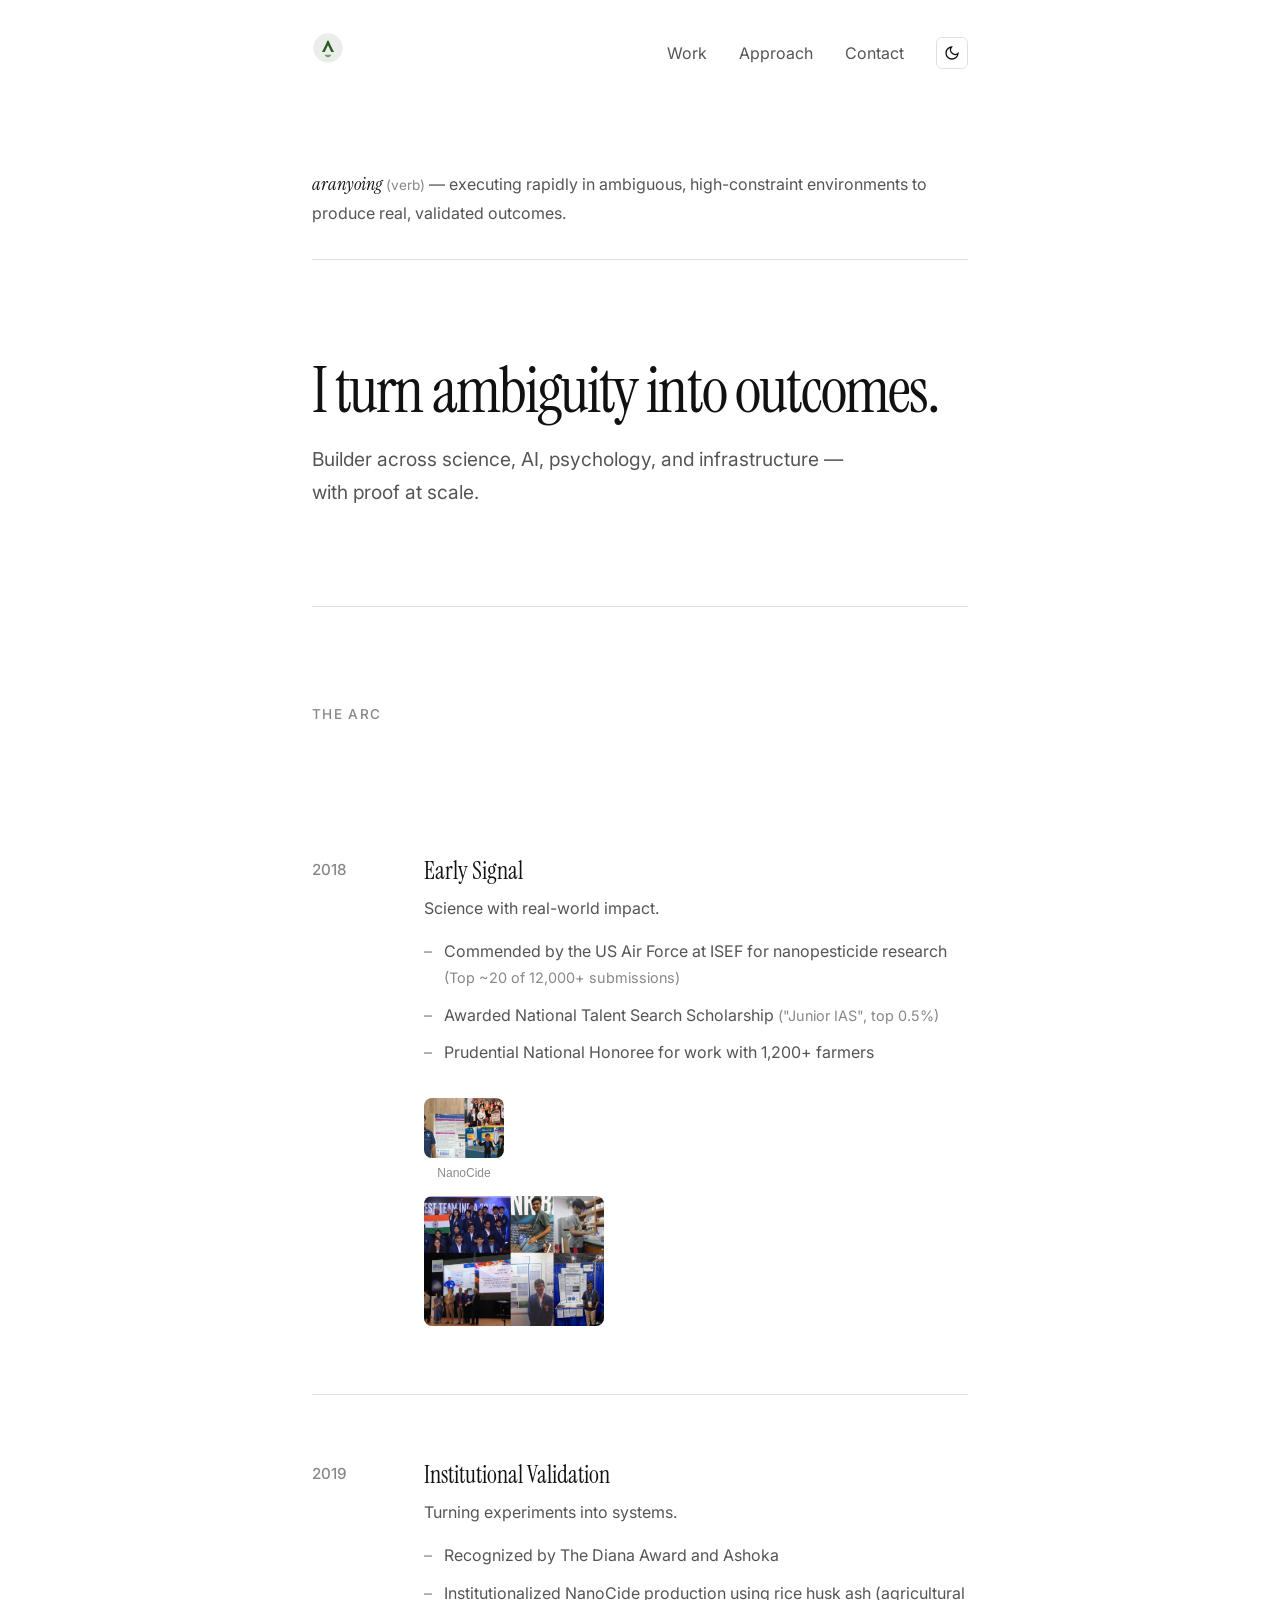
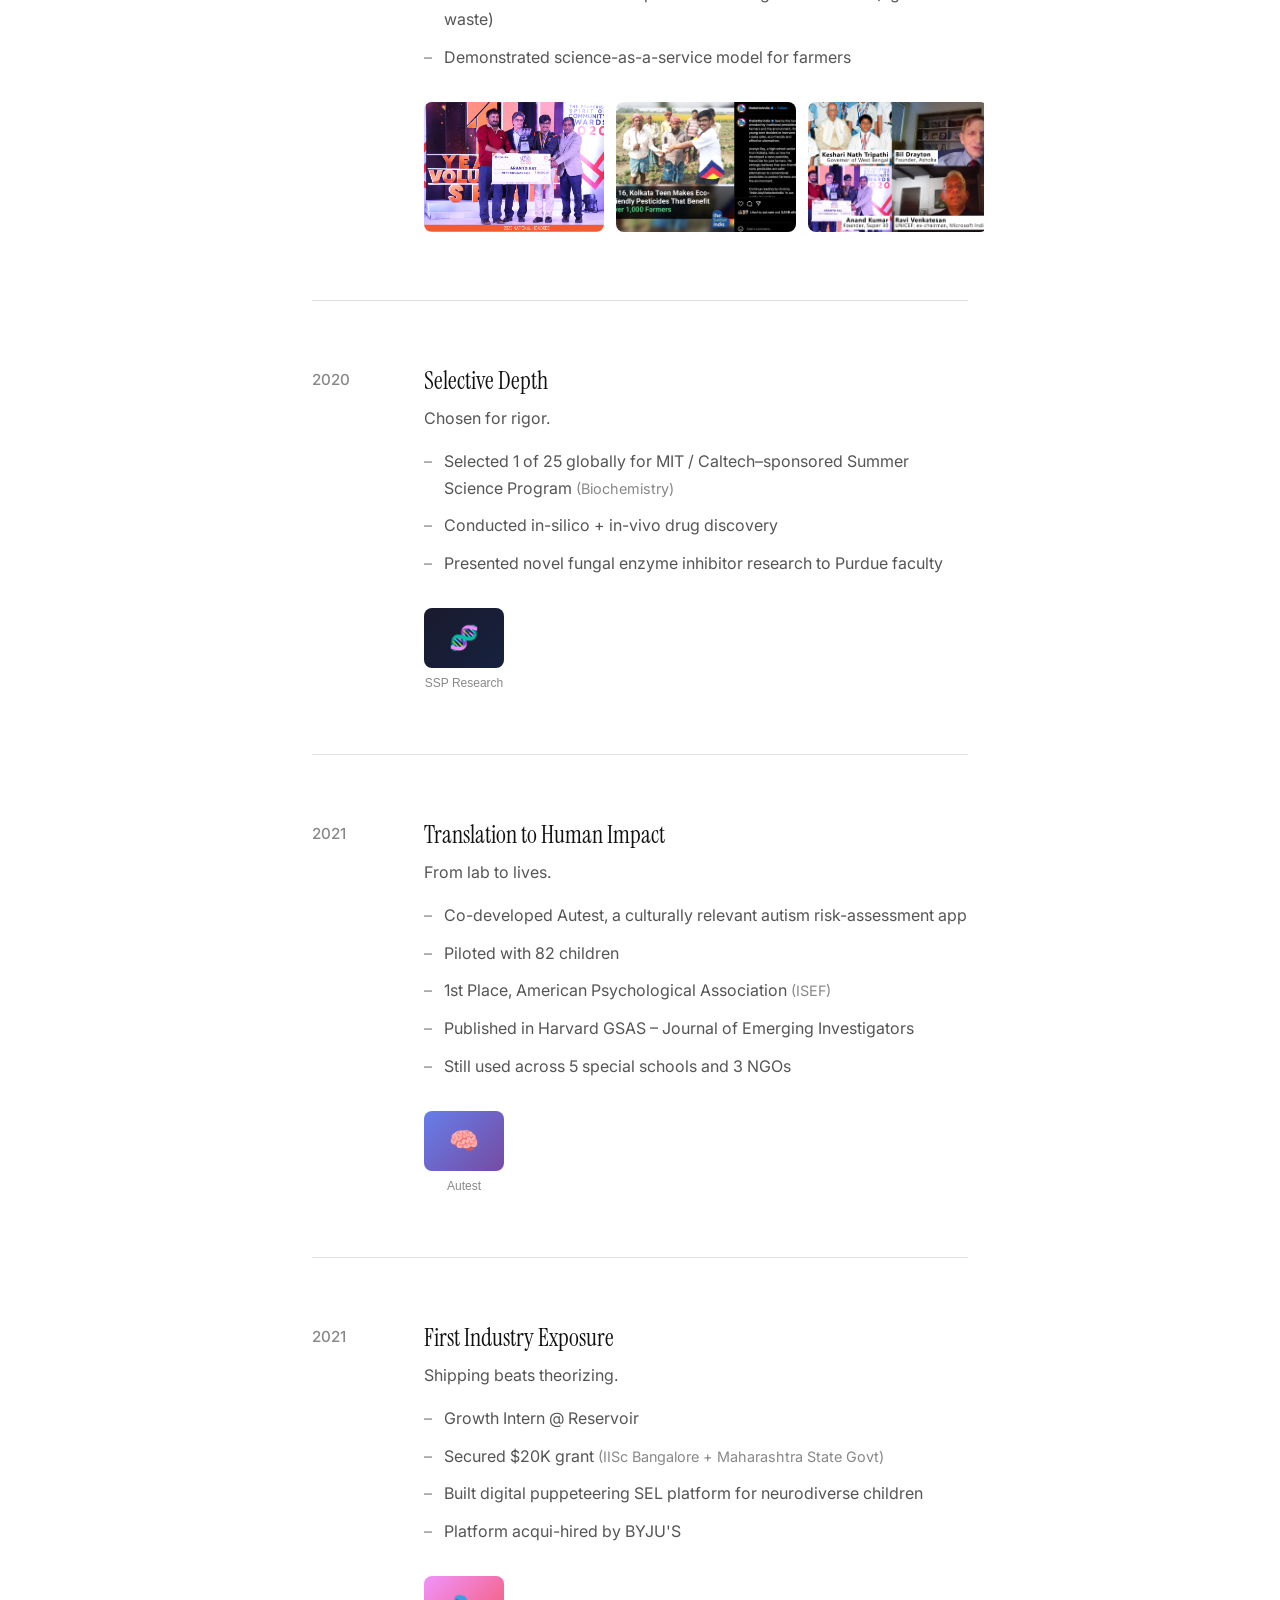
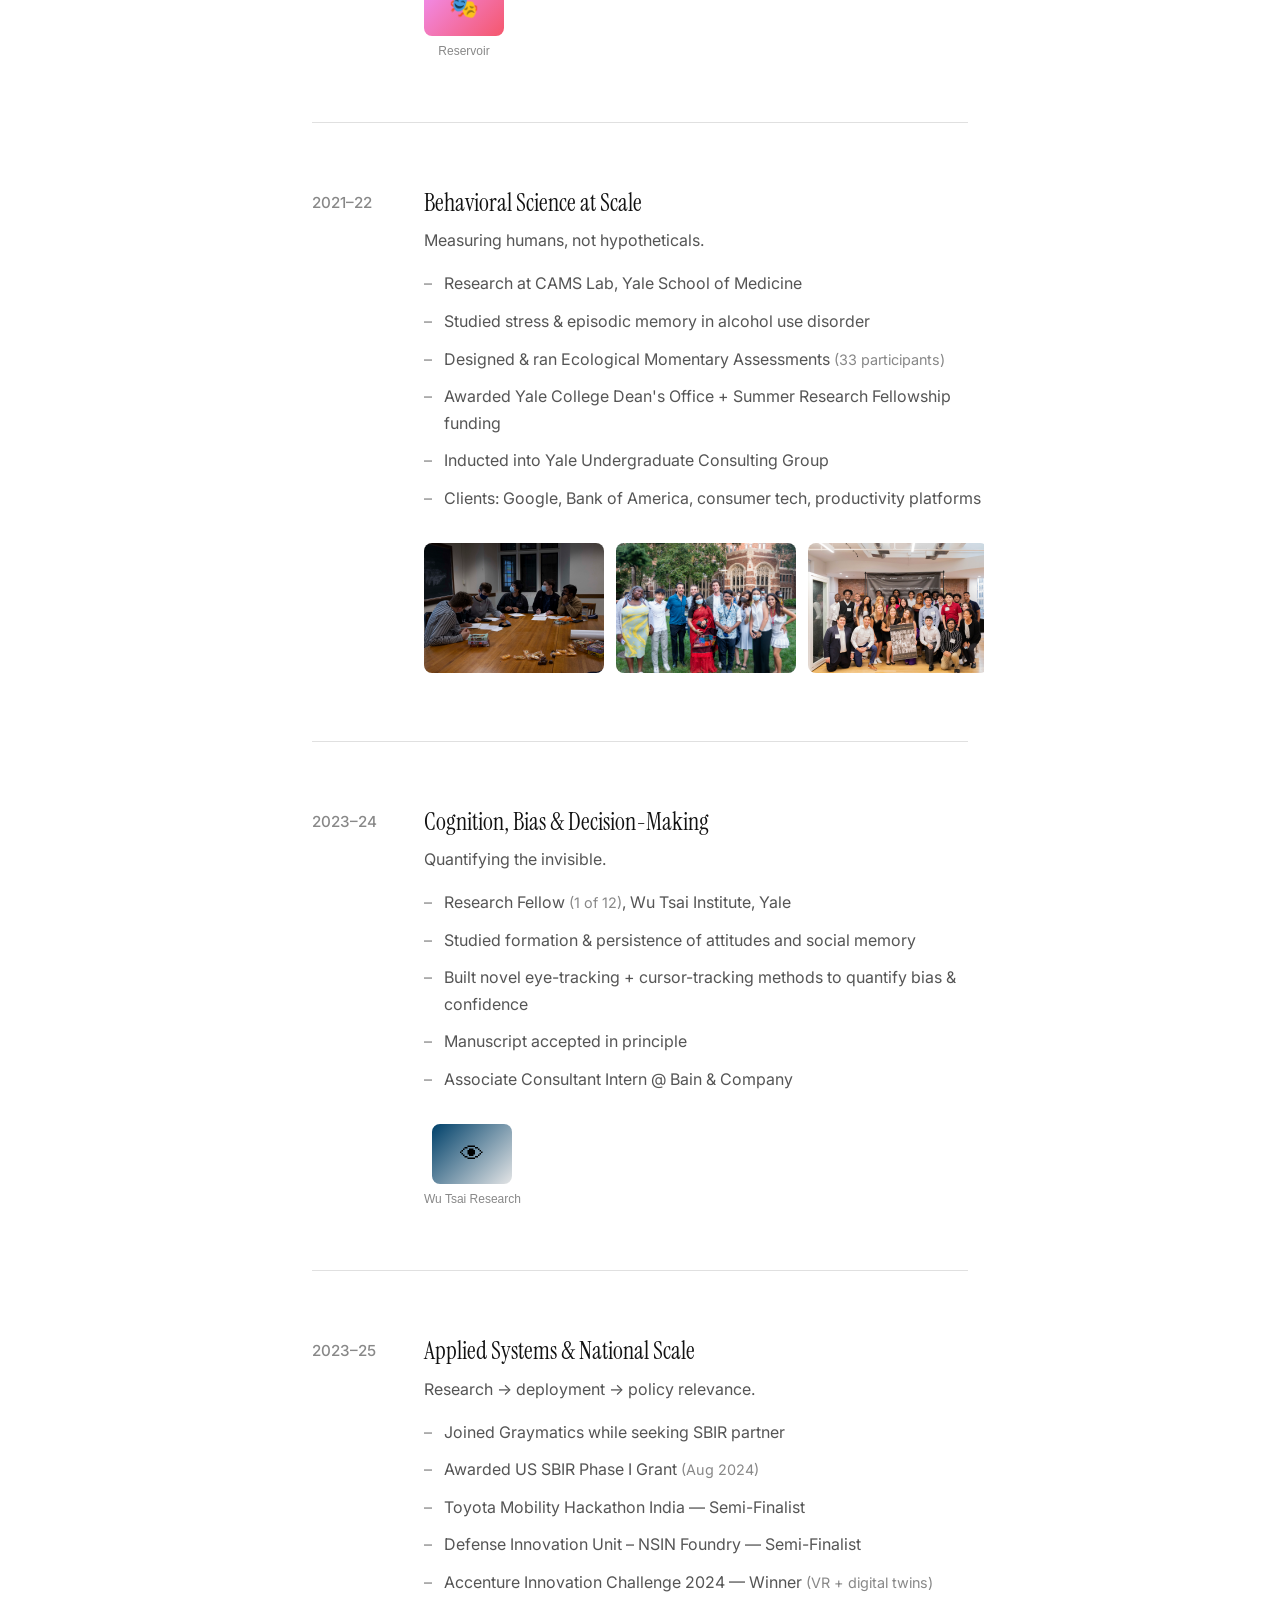
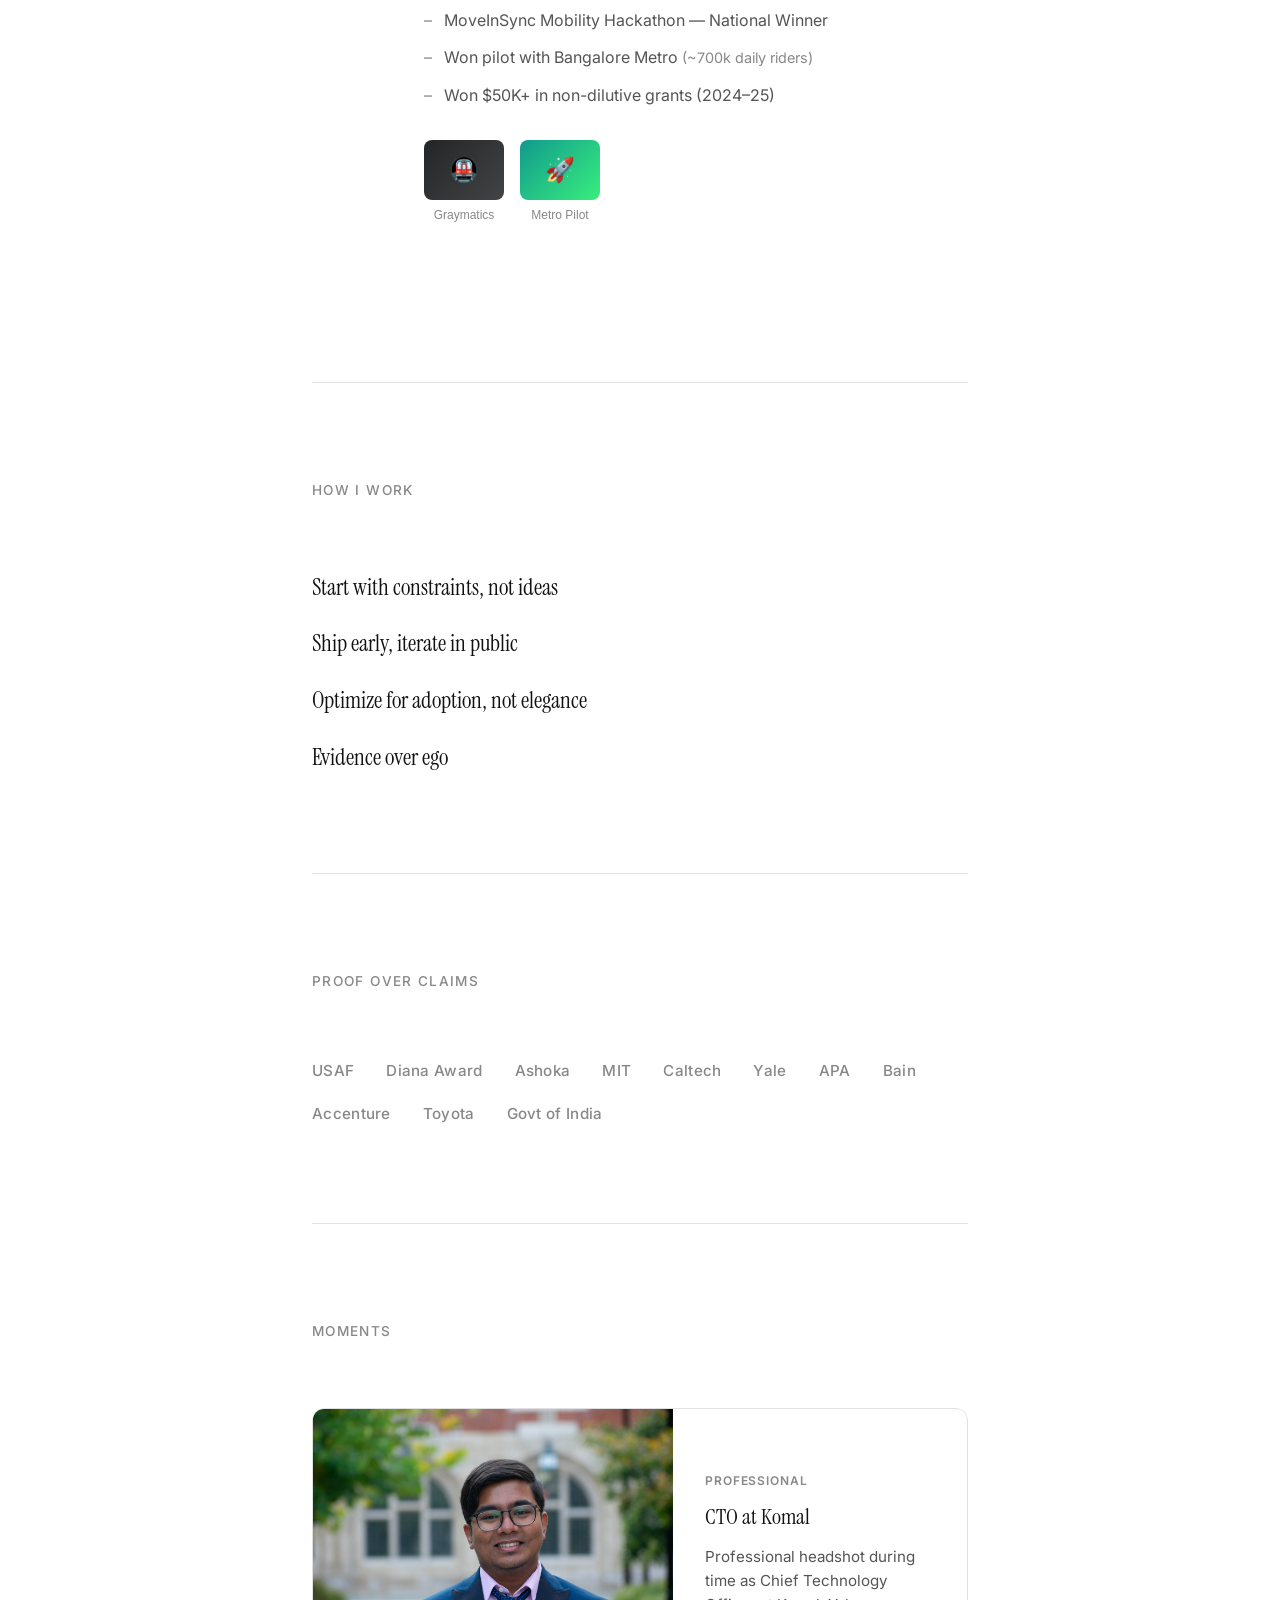
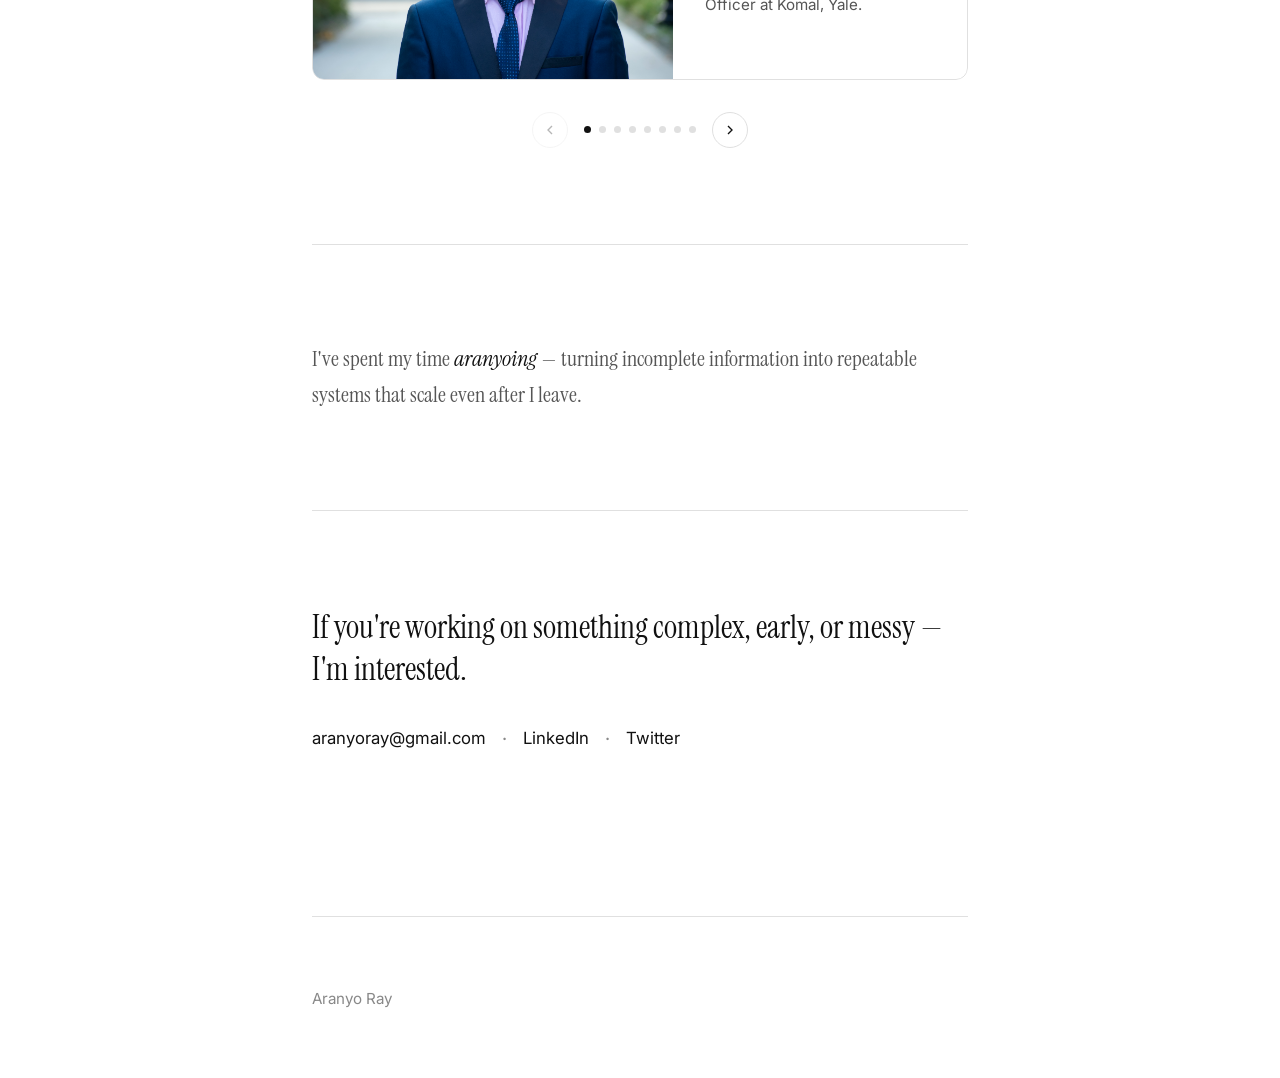
==== commit 1d6e5d14: "Redesign carousel: photo-left/details-right layout with lightbox popup - Restructure gallery items t" ====
--- a/index.html
+++ b/index.html
@@ -316,14 +316,86 @@
                 <div class="gallery-wrapper">
                     <div class="gallery-track-container">
                         <div class="gallery-track" id="gallery-track">
-                            <div class="gallery-item"><img src="Headshot-Aranyo-Ray-cto-komal.jpg" alt="Aranyo Ray professional headshot at Yale" loading="lazy"></div>
-                            <div class="gallery-item"><img src="group-photo-yale-aranyo.webp" alt="Aranyo Ray Yale group photo by the lake" loading="lazy"></div>
-                            <div class="gallery-item"><img src="photo-yale-aranyo.jpeg" alt="Aranyo Ray with friends on Yale campus" loading="lazy"></div>
-                            <div class="gallery-item"><img src="celebration-yale-aranyo.jpeg" alt="Aranyo Ray at Yale cultural celebration" loading="lazy"></div>
-                            <div class="gallery-item"><img src="Pohela-Boishak-Bengali-New-Year-Group-Photo-aranyo-yale.jpeg" alt="Pohela Boishakh Bengali New Year celebration at Yale" loading="lazy"></div>
-                            <div class="gallery-item"><img src="Harvard-event-selfie-aranyo.jpg" alt="Aranyo Ray at Harvard Yale game" loading="lazy"></div>
-                            <div class="gallery-item"><img src="harvard-goup-photo-event-aranyo.jpeg" alt="Aranyo Ray group photo at Harvard Yale event" loading="lazy"></div>
-                            <div class="gallery-item"><img src="organization-aranyo-usa-komal.jpeg" alt="Aranyo Ray Asian American Cultural Center award at Yale" loading="lazy"></div>
+                            <div class="gallery-item" data-index="0">
+                                <div class="gallery-item-photo">
+                                    <img src="Headshot-Aranyo-Ray-cto-komal.jpg" alt="Aranyo Ray professional headshot at Yale" loading="lazy">
+                                </div>
+                                <div class="gallery-item-details">
+                                    <span class="gallery-item-tag">Professional</span>
+                                    <h3 class="gallery-item-title">CTO at Komal</h3>
+                                    <p class="gallery-item-desc">Professional headshot during time as Chief Technology Officer at Komal, Yale.</p>
+                                </div>
+                            </div>
+                            <div class="gallery-item" data-index="1">
+                                <div class="gallery-item-photo">
+                                    <img src="group-photo-yale-aranyo.webp" alt="Aranyo Ray Yale group photo by the lake" loading="lazy">
+                                </div>
+                                <div class="gallery-item-details">
+                                    <span class="gallery-item-tag">Yale</span>
+                                    <h3 class="gallery-item-title">By the Lake</h3>
+                                    <p class="gallery-item-desc">Group photo with friends by the lake at Yale University.</p>
+                                </div>
+                            </div>
+                            <div class="gallery-item" data-index="2">
+                                <div class="gallery-item-photo">
+                                    <img src="photo-yale-aranyo.jpeg" alt="Aranyo Ray with friends on Yale campus" loading="lazy">
+                                </div>
+                                <div class="gallery-item-details">
+                                    <span class="gallery-item-tag">Yale</span>
+                                    <h3 class="gallery-item-title">On Campus</h3>
+                                    <p class="gallery-item-desc">With friends on the Yale campus grounds.</p>
+                                </div>
+                            </div>
+                            <div class="gallery-item" data-index="3">
+                                <div class="gallery-item-photo">
+                                    <img src="celebration-yale-aranyo.jpeg" alt="Aranyo Ray at Yale cultural celebration" loading="lazy">
+                                </div>
+                                <div class="gallery-item-details">
+                                    <span class="gallery-item-tag">Culture</span>
+                                    <h3 class="gallery-item-title">Cultural Celebration</h3>
+                                    <p class="gallery-item-desc">Celebrating cultural diversity at Yale University.</p>
+                                </div>
+                            </div>
+                            <div class="gallery-item" data-index="4">
+                                <div class="gallery-item-photo">
+                                    <img src="Pohela-Boishak-Bengali-New-Year-Group-Photo-aranyo-yale.jpeg" alt="Pohela Boishakh Bengali New Year celebration at Yale" loading="lazy">
+                                </div>
+                                <div class="gallery-item-details">
+                                    <span class="gallery-item-tag">Culture</span>
+                                    <h3 class="gallery-item-title">Pohela Boishakh</h3>
+                                    <p class="gallery-item-desc">Bengali New Year celebration with the community at Yale.</p>
+                                </div>
+                            </div>
+                            <div class="gallery-item" data-index="5">
+                                <div class="gallery-item-photo">
+                                    <img src="Harvard-event-selfie-aranyo.jpg" alt="Aranyo Ray at Harvard Yale game" loading="lazy">
+                                </div>
+                                <div class="gallery-item-details">
+                                    <span class="gallery-item-tag">Events</span>
+                                    <h3 class="gallery-item-title">Harvard-Yale Game</h3>
+                                    <p class="gallery-item-desc">At the legendary Harvard-Yale rivalry game.</p>
+                                </div>
+                            </div>
+                            <div class="gallery-item" data-index="6">
+                                <div class="gallery-item-photo">
+                                    <img src="harvard-goup-photo-event-aranyo.jpeg" alt="Aranyo Ray group photo at Harvard Yale event" loading="lazy">
+                                </div>
+                                <div class="gallery-item-details">
+                                    <span class="gallery-item-tag">Events</span>
+                                    <h3 class="gallery-item-title">Harvard-Yale Event</h3>
+                                    <p class="gallery-item-desc">Group photo at the Harvard-Yale event gathering.</p>
+                                </div>
+                            </div>
+                            <div class="gallery-item" data-index="7">
+                                <div class="gallery-item-photo">
+                                    <img src="organization-aranyo-usa-komal.jpeg" alt="Aranyo Ray Asian American Cultural Center award at Yale" loading="lazy">
+                                </div>
+                                <div class="gallery-item-details">
+                                    <span class="gallery-item-tag">Award</span>
+                                    <h3 class="gallery-item-title">AACC Award</h3>
+                                    <p class="gallery-item-desc">Asian American Cultural Center award recognition at Yale University.</p>
+                                </div>
+                            </div>
                         </div>
                     </div>
                     <div class="gallery-nav">
@@ -337,6 +409,25 @@
                     </div>
                 </div>
             </section>
+
+            <!-- Photo Lightbox -->
+            <div class="lightbox-overlay" id="lightbox-overlay">
+                <button class="lightbox-close" id="lightbox-close" aria-label="Close lightbox">&times;</button>
+                <button class="lightbox-arrow lightbox-arrow-left" id="lightbox-prev" aria-label="Previous photo">
+                    <svg width="24" height="24" viewBox="0 0 24 24" fill="none" stroke="currentColor" stroke-width="2"><path d="M15 18l-6-6 6-6"/></svg>
+                </button>
+                <div class="lightbox-content" id="lightbox-content">
+                    <img class="lightbox-image" id="lightbox-image" src="" alt="">
+                    <div class="lightbox-details" id="lightbox-details">
+                        <span class="lightbox-counter" id="lightbox-counter"></span>
+                        <h3 class="lightbox-title" id="lightbox-title"></h3>
+                        <p class="lightbox-desc" id="lightbox-desc"></p>
+                    </div>
+                </div>
+                <button class="lightbox-arrow lightbox-arrow-right" id="lightbox-next" aria-label="Next photo">
+                    <svg width="24" height="24" viewBox="0 0 24 24" fill="none" stroke="currentColor" stroke-width="2"><path d="M9 18l6-6-6-6"/></svg>
+                </button>
+            </div>
 
             <!-- Closing Statement -->
             <section class="closing-statement">
--- a/styles.css
+++ b/styles.css
@@ -383,26 +383,73 @@
 
 .gallery-track {
     display: flex;
-    gap: 1rem;
+    gap: 1.5rem;
     transition: transform 0.4s ease;
 }
 
 .gallery-item {
-    flex: 0 0 calc(33.333% - 0.667rem);
+    flex: 0 0 100%;
+    display: flex;
+    gap: var(--space-md);
+    align-items: stretch;
+    border: 1px solid var(--color-border);
+    border-radius: 12px;
+    overflow: hidden;
+    cursor: pointer;
+    transition: border-color 0.2s;
+}
+
+.gallery-item:hover {
+    border-color: var(--color-text-tertiary);
+}
+
+.gallery-item-photo {
+    flex: 0 0 55%;
     aspect-ratio: 4 / 3;
-    border-radius: 8px;
     overflow: hidden;
 }
 
-.gallery-item img {
+.gallery-item-photo img {
     width: 100%;
     height: 100%;
     object-fit: cover;
     transition: transform 0.3s;
 }
 
-.gallery-item:hover img {
-    transform: scale(1.05);
+.gallery-item:hover .gallery-item-photo img {
+    transform: scale(1.03);
+}
+
+.gallery-item-details {
+    flex: 1;
+    display: flex;
+    flex-direction: column;
+    justify-content: center;
+    padding: var(--space-md) var(--space-md) var(--space-md) 0;
+    gap: 0.5rem;
+}
+
+.gallery-item-tag {
+    font-size: 0.75rem;
+    font-weight: 600;
+    letter-spacing: 0.08em;
+    text-transform: uppercase;
+    color: var(--color-text-tertiary);
+}
+
+.gallery-item-title {
+    font-family: var(--font-serif);
+    font-size: 1.35rem;
+    font-weight: 400;
+    color: var(--color-text);
+    margin: 0;
+}
+
+.gallery-item-desc {
+    font-size: 0.95rem;
+    line-height: 1.6;
+    color: var(--color-text-secondary);
+    margin: 0;
 }
 
 .gallery-nav {
@@ -455,6 +502,129 @@
 
 .gallery-dot.active {
     background: var(--color-text);
+}
+
+/* ===== Lightbox ===== */
+.lightbox-overlay {
+    position: fixed;
+    top: 0;
+    left: 0;
+    right: 0;
+    bottom: 0;
+    background: rgba(0, 0, 0, 0.92);
+    display: flex;
+    align-items: center;
+    justify-content: center;
+    z-index: 2000;
+    opacity: 0;
+    visibility: hidden;
+    transition: opacity 0.3s, visibility 0.3s;
+    padding: var(--space-md);
+}
+
+.lightbox-overlay.active {
+    opacity: 1;
+    visibility: visible;
+}
+
+.lightbox-close {
+    position: absolute;
+    top: var(--space-sm);
+    right: var(--space-sm);
+    width: 44px;
+    height: 44px;
+    border: none;
+    background: rgba(255, 255, 255, 0.1);
+    border-radius: 50%;
+    font-size: 1.5rem;
+    cursor: pointer;
+    display: flex;
+    align-items: center;
+    justify-content: center;
+    color: #fff;
+    z-index: 10;
+    transition: background 0.2s;
+}
+
+.lightbox-close:hover {
+    background: rgba(255, 255, 255, 0.2);
+}
+
+.lightbox-arrow {
+    position: absolute;
+    top: 50%;
+    transform: translateY(-50%);
+    width: 48px;
+    height: 48px;
+    border: none;
+    background: rgba(255, 255, 255, 0.1);
+    border-radius: 50%;
+    cursor: pointer;
+    display: flex;
+    align-items: center;
+    justify-content: center;
+    color: #fff;
+    z-index: 10;
+    transition: background 0.2s;
+}
+
+.lightbox-arrow:hover {
+    background: rgba(255, 255, 255, 0.25);
+}
+
+.lightbox-arrow:disabled {
+    opacity: 0.2;
+    cursor: default;
+}
+
+.lightbox-arrow-left {
+    left: var(--space-sm);
+}
+
+.lightbox-arrow-right {
+    right: var(--space-sm);
+}
+
+.lightbox-content {
+    max-width: 900px;
+    width: 100%;
+    text-align: center;
+    user-select: none;
+    -webkit-user-select: none;
+    touch-action: pan-y;
+}
+
+.lightbox-image {
+    max-width: 100%;
+    max-height: 70vh;
+    object-fit: contain;
+    border-radius: 8px;
+    transition: opacity 0.2s;
+}
+
+.lightbox-details {
+    margin-top: var(--space-sm);
+    color: #fff;
+}
+
+.lightbox-counter {
+    font-size: 0.8rem;
+    color: rgba(255, 255, 255, 0.5);
+    letter-spacing: 0.05em;
+}
+
+.lightbox-title {
+    font-family: var(--font-serif);
+    font-size: 1.25rem;
+    font-weight: 400;
+    margin: 0.25rem 0;
+    color: #fff;
+}
+
+.lightbox-desc {
+    font-size: 0.9rem;
+    color: rgba(255, 255, 255, 0.7);
+    margin: 0;
 }
 
 /* ===== Philosophy ===== */
@@ -728,13 +898,42 @@
     }
 
     .gallery-item {
-        flex: 0 0 calc(100% - 0rem);
-    }
-}
-
-@media (min-width: 601px) and (max-width: 900px) {
-    .gallery-item {
-        flex: 0 0 calc(50% - 0.5rem);
+        flex: 0 0 100%;
+        flex-direction: column;
+    }
+
+    .gallery-item-photo {
+        flex: none;
+        aspect-ratio: 16 / 10;
+    }
+
+    .gallery-item-details {
+        padding: var(--space-sm);
+    }
+
+    .gallery-item-title {
+        font-size: 1.15rem;
+    }
+
+    .gallery-item-desc {
+        font-size: 0.85rem;
+    }
+
+    .lightbox-arrow {
+        width: 36px;
+        height: 36px;
+    }
+
+    .lightbox-arrow-left {
+        left: var(--space-xs);
+    }
+
+    .lightbox-arrow-right {
+        right: var(--space-xs);
+    }
+
+    .lightbox-image {
+        max-height: 60vh;
     }
 }
 
@@ -751,7 +950,8 @@
     }
 
     .modal-overlay,
-    .modal {
+    .modal,
+    .lightbox-overlay {
         transition: none;
     }
 }
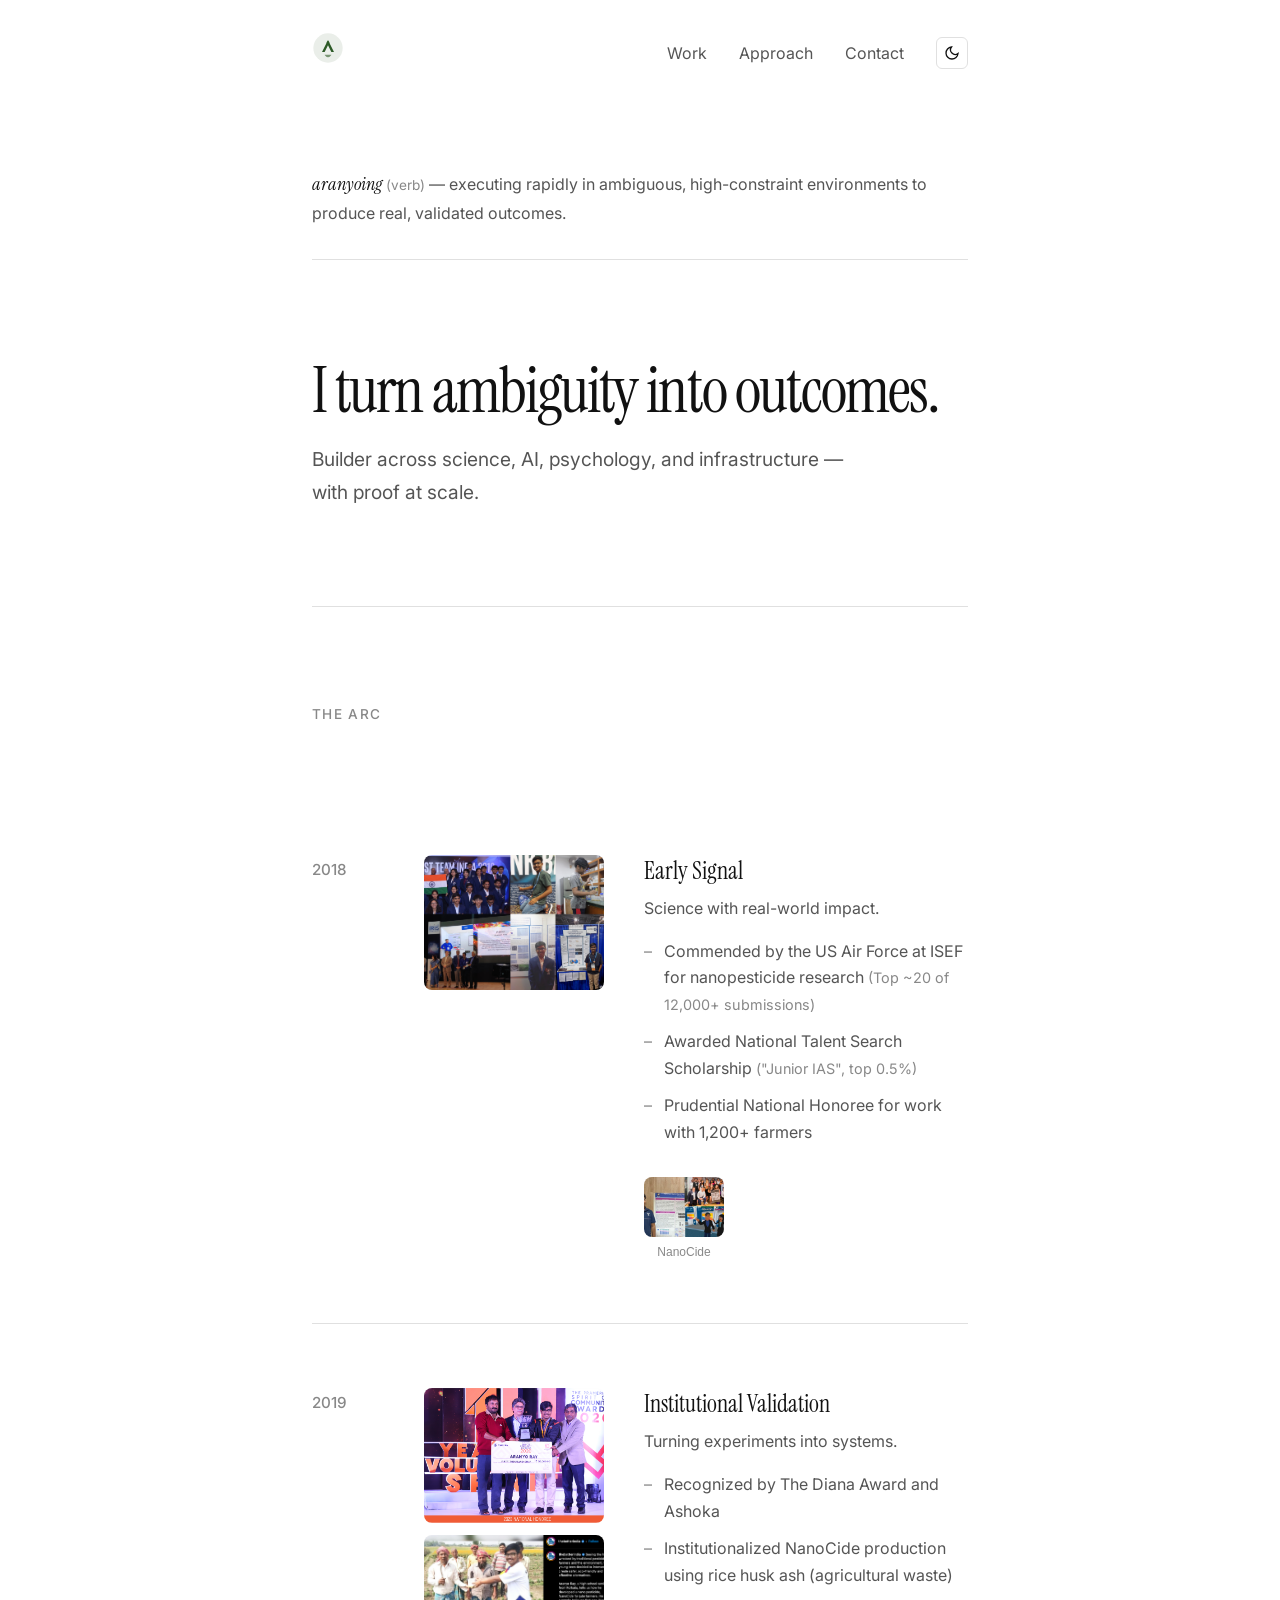
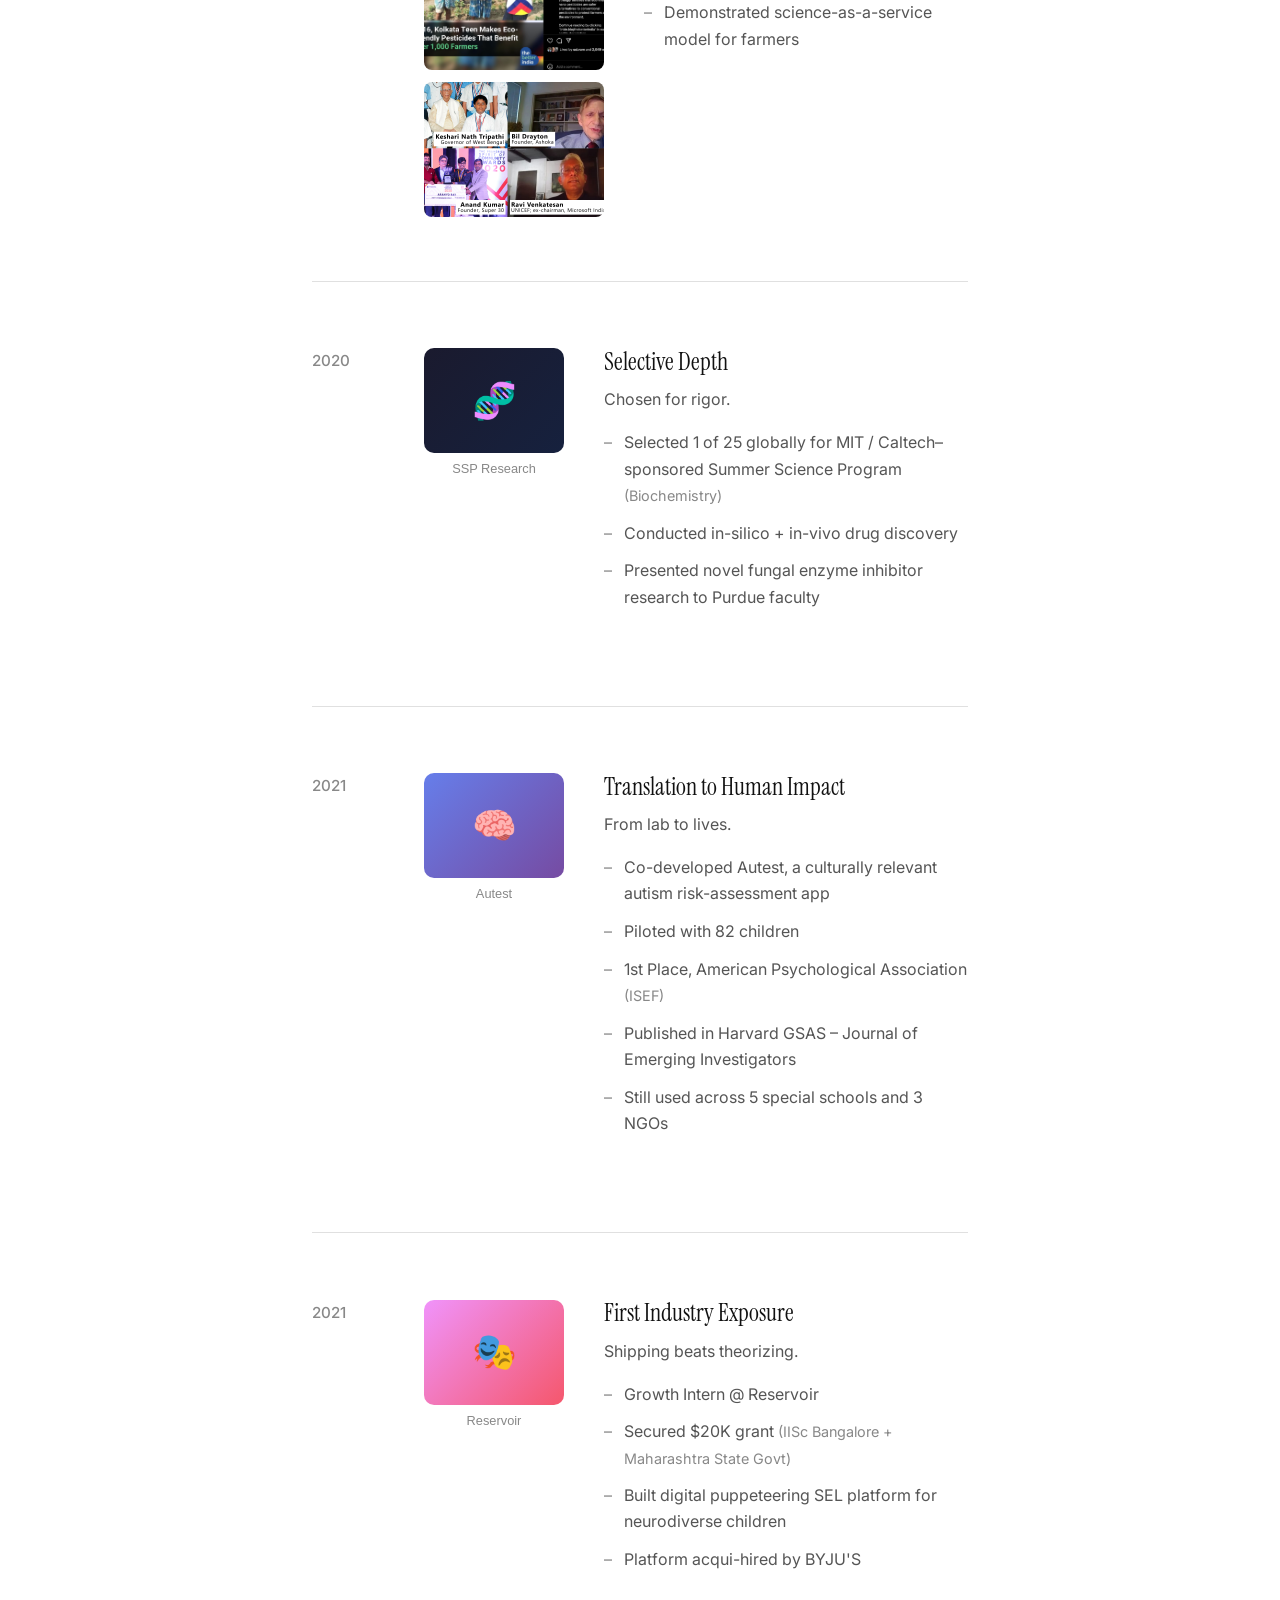
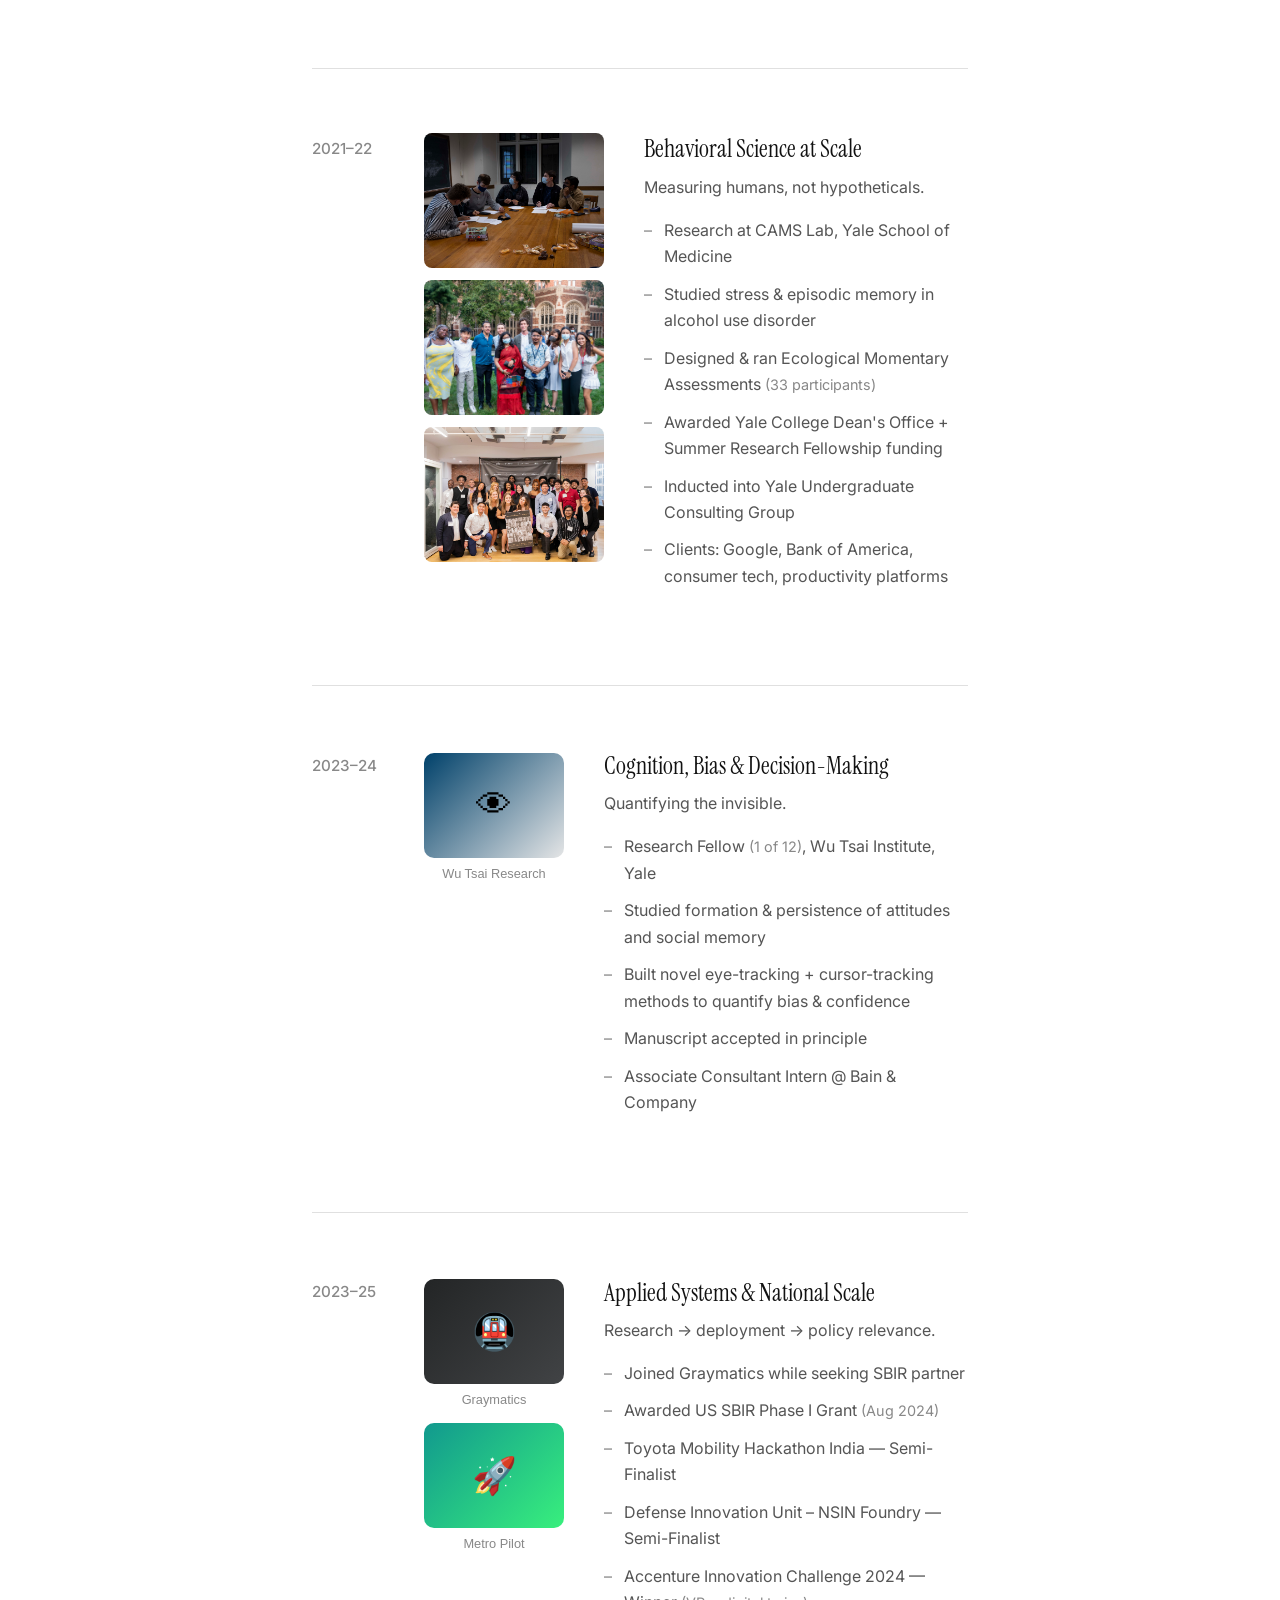
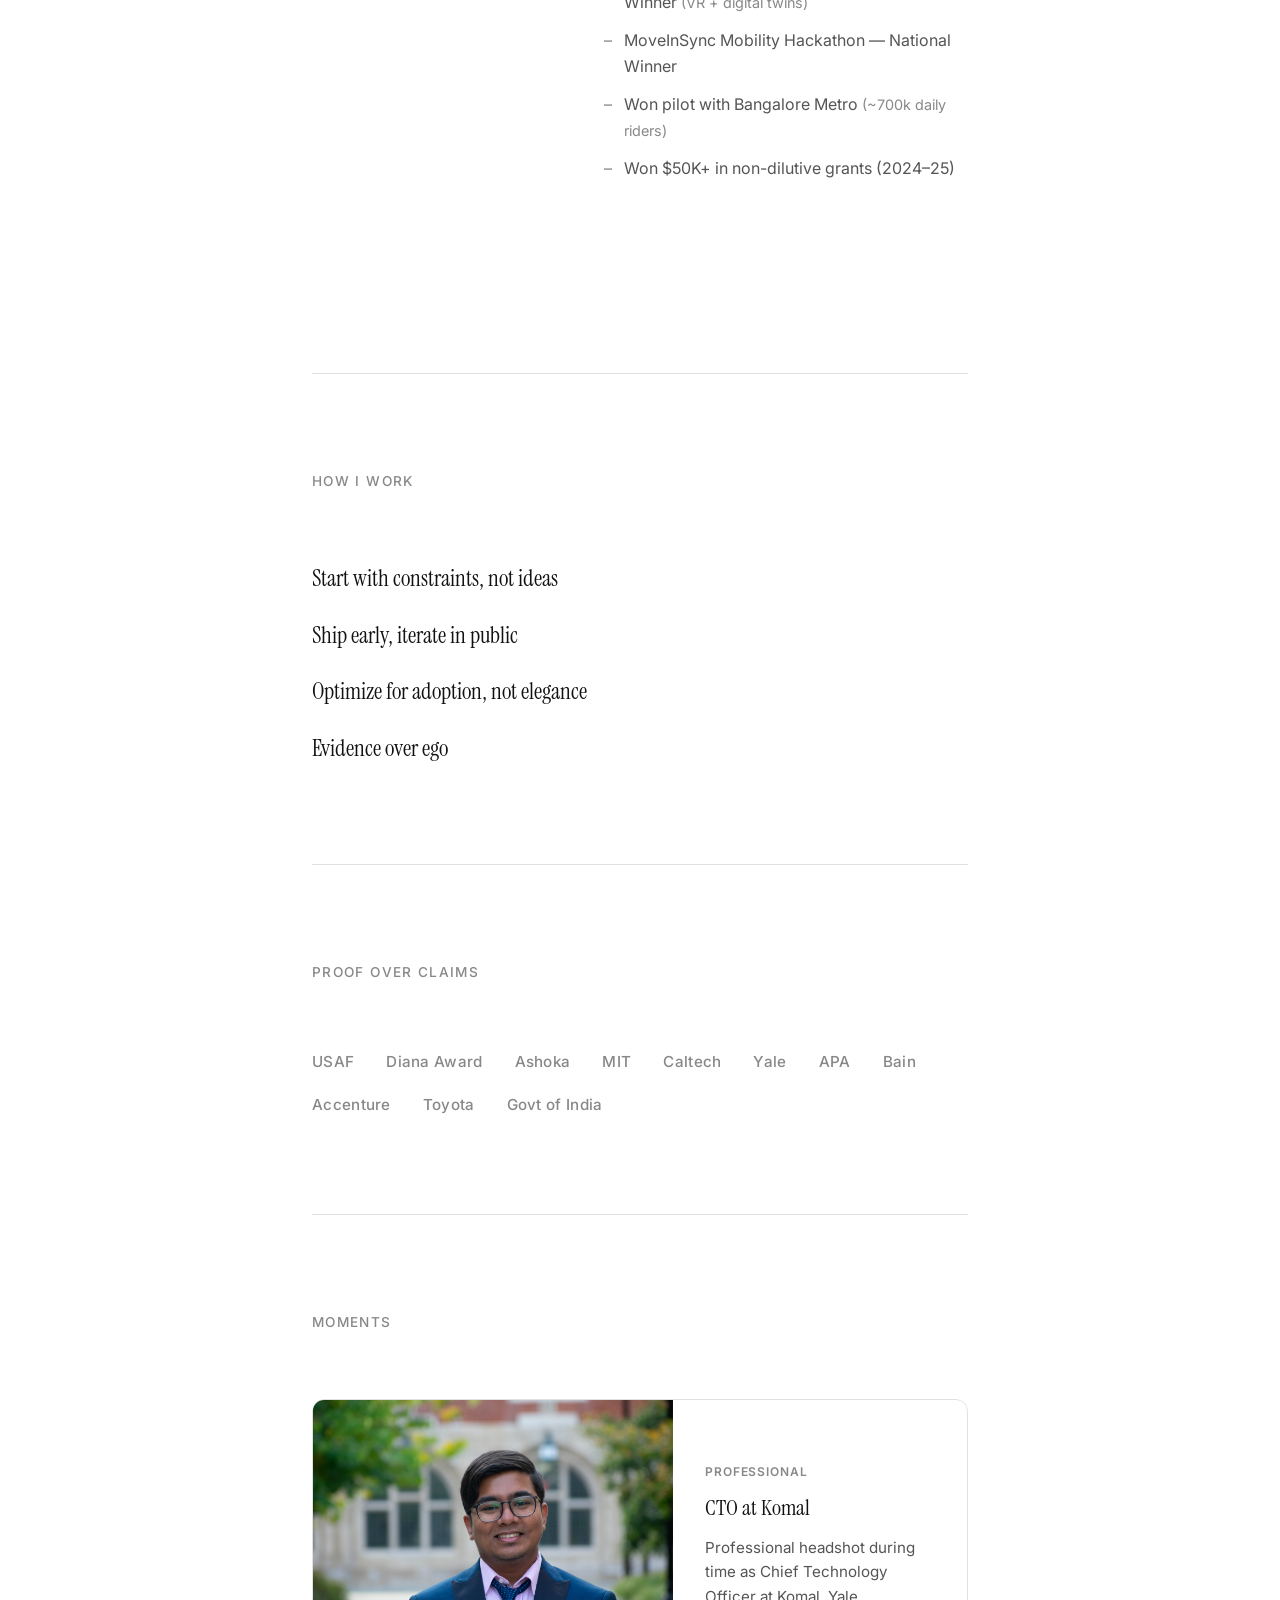
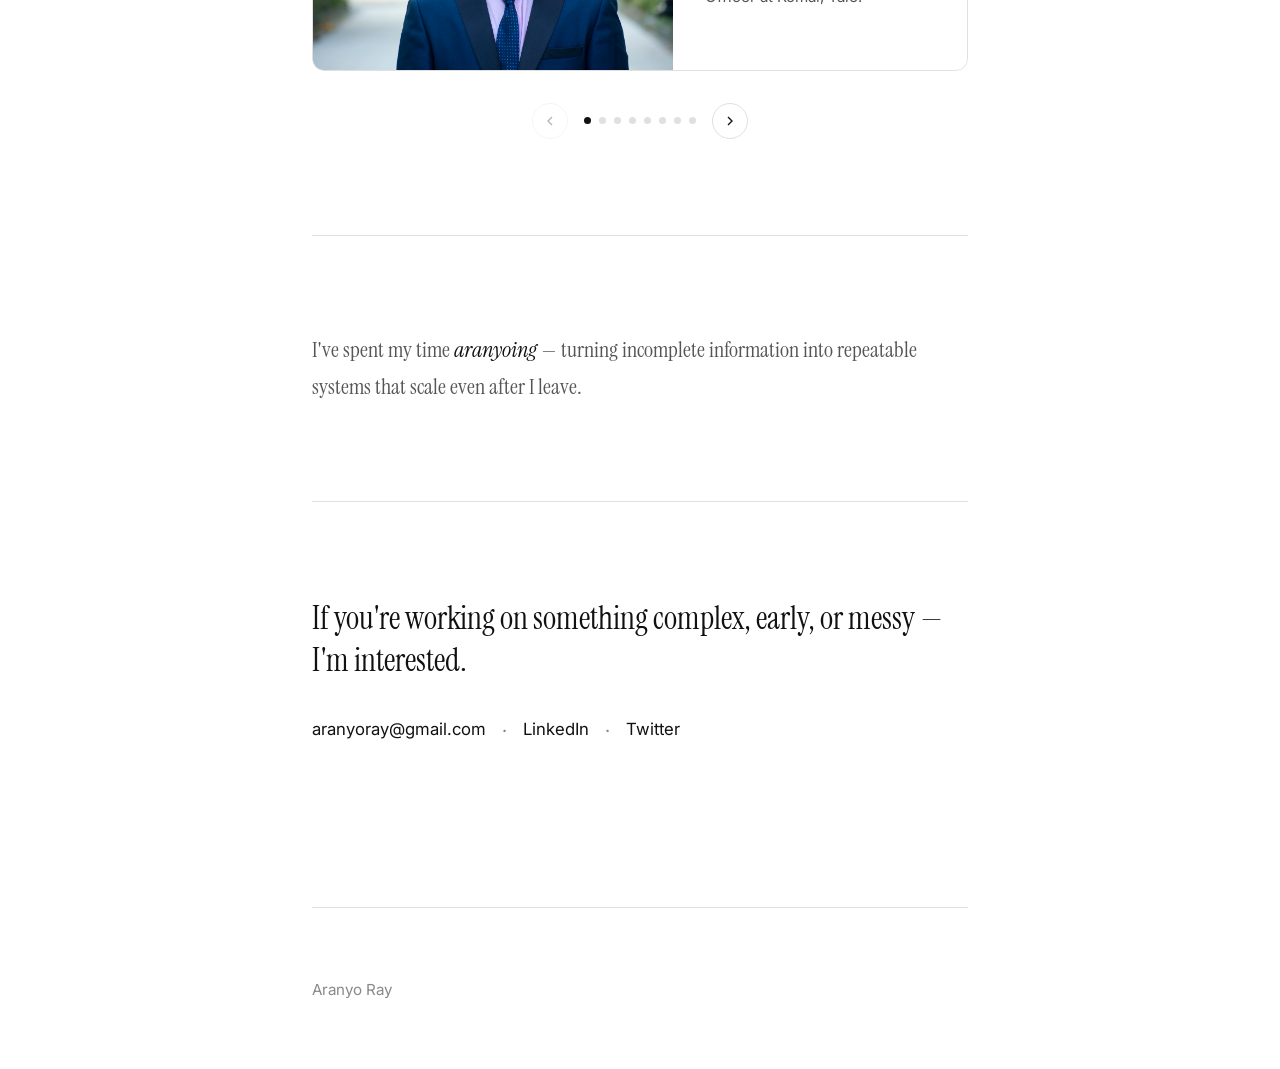
==== commit c3984668: "image view change" ====
--- a/index.html
+++ b/index.html
@@ -91,59 +91,56 @@
                 <!-- 2018 -->
                 <article class="year-block">
                     <div class="year-marker">2018</div>
-                    <div class="year-content">
-                        <h3 class="year-headline">Early Signal</h3>
-                        <p class="year-context">Science with real-world impact.</p>
-                        <ul class="outcomes">
-                            <li>Commended by the US Air Force at ISEF for nanopesticide research <span class="proof">(Top ~20 of 12,000+ submissions)</span></li>
-                            <li>Awarded National Talent Search Scholarship <span class="proof">("Junior IAS", top 0.5%)</span></li>
-                            <li>Prudential National Honoree for work with 1,200+ farmers</li>
-                        </ul>
-                        <div class="project-cards">
-                            <button class="project-card" data-project="nanocide">
-                                <div class="card-image" style="background: linear-gradient(135deg, #1a472a 0%, #2d5a27 100%);">
-                                    <img src="images/cover.png" alt="NanoCide Research">
-                                </div>
-                                <span class="card-label">NanoCide</span>
-                            </button>
-                        </div>
+                    <div class="year-content has-photos">
                         <div class="activity-photos">
                             <div class="activity-photo"><img src="NanoCide-isef-winner-aranyo.jpeg" alt="Aranyo Ray NanoCide ISEF winner presenting research" loading="lazy"></div>
                         </div>
+                        <div class="year-text">
+                            <h3 class="year-headline">Early Signal</h3>
+                            <p class="year-context">Science with real-world impact.</p>
+                            <ul class="outcomes">
+                                <li>Commended by the US Air Force at ISEF for nanopesticide research <span class="proof">(Top ~20 of 12,000+ submissions)</span></li>
+                                <li>Awarded National Talent Search Scholarship <span class="proof">("Junior IAS", top 0.5%)</span></li>
+                                <li>Prudential National Honoree for work with 1,200+ farmers</li>
+                            </ul>
+                            <div class="project-cards">
+                                <button class="project-card" data-project="nanocide">
+                                    <div class="card-image" style="background: linear-gradient(135deg, #1a472a 0%, #2d5a27 100%);">
+                                        <img src="images/cover.png" alt="NanoCide Research">
+                                    </div>
+                                    <span class="card-label">NanoCide</span>
+                                </button>
+                            </div>
+                        </div>
                     </div>
                 </article>
 
                 <!-- 2019 -->
                 <article class="year-block">
                     <div class="year-marker">2019</div>
-                    <div class="year-content">
-                        <h3 class="year-headline">Institutional Validation</h3>
-                        <p class="year-context">Turning experiments into systems.</p>
-                        <ul class="outcomes">
-                            <li>Recognized by The Diana Award and Ashoka</li>
-                            <li>Institutionalized NanoCide production using rice husk ash (agricultural waste)</li>
-                            <li>Demonstrated science-as-a-service model for farmers</li>
-                        </ul>
+                    <div class="year-content has-photos">
                         <div class="activity-photos">
                             <div class="activity-photo"><img src="Aranyo-Ray-ISEF-winner.png" alt="Aranyo Ray Prudential Spirit of Community Awards national honoree" loading="lazy"></div>
                             <div class="activity-photo"><img src="Better-India-aranyo-insta-post-komal.png" alt="The Better India feature on Aranyo Ray eco-friendly pesticides for farmers" loading="lazy"></div>
                             <div class="activity-photo"><img src="personalities-aranyo-komal.jpg" alt="Aranyo Ray with notable personalities Governor Ashoka founder Anand Kumar" loading="lazy"></div>
                         </div>
+                        <div class="year-text">
+                            <h3 class="year-headline">Institutional Validation</h3>
+                            <p class="year-context">Turning experiments into systems.</p>
+                            <ul class="outcomes">
+                                <li>Recognized by The Diana Award and Ashoka</li>
+                                <li>Institutionalized NanoCide production using rice husk ash (agricultural waste)</li>
+                                <li>Demonstrated science-as-a-service model for farmers</li>
+                            </ul>
+                        </div>
                     </div>
                 </article>
 
                 <!-- 2020 -->
                 <article class="year-block">
                     <div class="year-marker">2020</div>
-                    <div class="year-content">
-                        <h3 class="year-headline">Selective Depth</h3>
-                        <p class="year-context">Chosen for rigor.</p>
-                        <ul class="outcomes">
-                            <li>Selected 1 of 25 globally for MIT / Caltech–sponsored Summer Science Program <span class="proof">(Biochemistry)</span></li>
-                            <li>Conducted in-silico + in-vivo drug discovery</li>
-                            <li>Presented novel fungal enzyme inhibitor research to Purdue faculty</li>
-                        </ul>
-                        <div class="project-cards">
+                    <div class="year-content has-photos">
+                        <div class="project-cards project-cards--left">
                             <button class="project-card" data-project="ssp">
                                 <div class="card-image" style="background: linear-gradient(135deg, #1a1a2e 0%, #16213e 100%);">
                                     <span class="card-emoji">🧬</span>
@@ -151,23 +148,23 @@
                                 <span class="card-label">SSP Research</span>
                             </button>
                         </div>
+                        <div class="year-text">
+                            <h3 class="year-headline">Selective Depth</h3>
+                            <p class="year-context">Chosen for rigor.</p>
+                            <ul class="outcomes">
+                                <li>Selected 1 of 25 globally for MIT / Caltech–sponsored Summer Science Program <span class="proof">(Biochemistry)</span></li>
+                                <li>Conducted in-silico + in-vivo drug discovery</li>
+                                <li>Presented novel fungal enzyme inhibitor research to Purdue faculty</li>
+                            </ul>
+                        </div>
                     </div>
                 </article>
 
                 <!-- 2021 -->
                 <article class="year-block">
                     <div class="year-marker">2021</div>
-                    <div class="year-content">
-                        <h3 class="year-headline">Translation to Human Impact</h3>
-                        <p class="year-context">From lab to lives.</p>
-                        <ul class="outcomes">
-                            <li>Co-developed Autest, a culturally relevant autism risk-assessment app</li>
-                            <li>Piloted with 82 children</li>
-                            <li>1st Place, American Psychological Association <span class="proof">(ISEF)</span></li>
-                            <li>Published in Harvard GSAS – Journal of Emerging Investigators</li>
-                            <li>Still used across 5 special schools and 3 NGOs</li>
-                        </ul>
-                        <div class="project-cards">
+                    <div class="year-content has-photos">
+                        <div class="project-cards project-cards--left">
                             <button class="project-card" data-project="autest">
                                 <div class="card-image" style="background: linear-gradient(135deg, #667eea 0%, #764ba2 100%);">
                                     <span class="card-emoji">🧠</span>
@@ -175,22 +172,25 @@
                                 <span class="card-label">Autest</span>
                             </button>
                         </div>
+                        <div class="year-text">
+                            <h3 class="year-headline">Translation to Human Impact</h3>
+                            <p class="year-context">From lab to lives.</p>
+                            <ul class="outcomes">
+                                <li>Co-developed Autest, a culturally relevant autism risk-assessment app</li>
+                                <li>Piloted with 82 children</li>
+                                <li>1st Place, American Psychological Association <span class="proof">(ISEF)</span></li>
+                                <li>Published in Harvard GSAS – Journal of Emerging Investigators</li>
+                                <li>Still used across 5 special schools and 3 NGOs</li>
+                            </ul>
+                        </div>
                     </div>
                 </article>
 
                 <!-- 2021 Industry -->
                 <article class="year-block">
                     <div class="year-marker">2021</div>
-                    <div class="year-content">
-                        <h3 class="year-headline">First Industry Exposure</h3>
-                        <p class="year-context">Shipping beats theorizing.</p>
-                        <ul class="outcomes">
-                            <li>Growth Intern @ Reservoir</li>
-                            <li>Secured $20K grant <span class="proof">(IISc Bangalore + Maharashtra State Govt)</span></li>
-                            <li>Built digital puppeteering SEL platform for neurodiverse children</li>
-                            <li>Platform acqui-hired by BYJU'S</li>
-                        </ul>
-                        <div class="project-cards">
+                    <div class="year-content has-photos">
+                        <div class="project-cards project-cards--left">
                             <button class="project-card" data-project="reservoir">
                                 <div class="card-image" style="background: linear-gradient(135deg, #f093fb 0%, #f5576c 100%);">
                                     <span class="card-emoji">🎭</span>
@@ -198,45 +198,48 @@
                                 <span class="card-label">Reservoir</span>
                             </button>
                         </div>
+                        <div class="year-text">
+                            <h3 class="year-headline">First Industry Exposure</h3>
+                            <p class="year-context">Shipping beats theorizing.</p>
+                            <ul class="outcomes">
+                                <li>Growth Intern @ Reservoir</li>
+                                <li>Secured $20K grant <span class="proof">(IISc Bangalore + Maharashtra State Govt)</span></li>
+                                <li>Built digital puppeteering SEL platform for neurodiverse children</li>
+                                <li>Platform acqui-hired by BYJU'S</li>
+                            </ul>
+                        </div>
                     </div>
                 </article>
 
                 <!-- 2021-2022 -->
                 <article class="year-block">
                     <div class="year-marker">2021–22</div>
-                    <div class="year-content">
-                        <h3 class="year-headline">Behavioral Science at Scale</h3>
-                        <p class="year-context">Measuring humans, not hypotheticals.</p>
-                        <ul class="outcomes">
-                            <li>Research at CAMS Lab, Yale School of Medicine</li>
-                            <li>Studied stress & episodic memory in alcohol use disorder</li>
-                            <li>Designed & ran Ecological Momentary Assessments <span class="proof">(33 participants)</span></li>
-                            <li>Awarded Yale College Dean's Office + Summer Research Fellowship funding</li>
-                            <li>Inducted into Yale Undergraduate Consulting Group</li>
-                            <li>Clients: Google, Bank of America, consumer tech, productivity platforms</li>
-                        </ul>
+                    <div class="year-content has-photos">
                         <div class="activity-photos">
                             <div class="activity-photo"><img src="study-yale-aranyo.jpeg" alt="Aranyo Ray study session at Yale University" loading="lazy"></div>
                             <div class="activity-photo"><img src="group-photo-aranyo-yale.jpeg" alt="Aranyo Ray group photo on Yale campus" loading="lazy"></div>
                             <div class="activity-photo"><img src="group-photo-finance-aranyo-komal.jpg" alt="Aranyo Ray at consulting and finance networking event" loading="lazy"></div>
                         </div>
+                        <div class="year-text">
+                            <h3 class="year-headline">Behavioral Science at Scale</h3>
+                            <p class="year-context">Measuring humans, not hypotheticals.</p>
+                            <ul class="outcomes">
+                                <li>Research at CAMS Lab, Yale School of Medicine</li>
+                                <li>Studied stress & episodic memory in alcohol use disorder</li>
+                                <li>Designed & ran Ecological Momentary Assessments <span class="proof">(33 participants)</span></li>
+                                <li>Awarded Yale College Dean's Office + Summer Research Fellowship funding</li>
+                                <li>Inducted into Yale Undergraduate Consulting Group</li>
+                                <li>Clients: Google, Bank of America, consumer tech, productivity platforms</li>
+                            </ul>
+                        </div>
                     </div>
                 </article>
 
                 <!-- 2023-2024 -->
                 <article class="year-block">
                     <div class="year-marker">2023–24</div>
-                    <div class="year-content">
-                        <h3 class="year-headline">Cognition, Bias & Decision-Making</h3>
-                        <p class="year-context">Quantifying the invisible.</p>
-                        <ul class="outcomes">
-                            <li>Research Fellow <span class="proof">(1 of 12)</span>, Wu Tsai Institute, Yale</li>
-                            <li>Studied formation & persistence of attitudes and social memory</li>
-                            <li>Built novel eye-tracking + cursor-tracking methods to quantify bias & confidence</li>
-                            <li>Manuscript accepted in principle</li>
-                            <li>Associate Consultant Intern @ Bain & Company</li>
-                        </ul>
-                        <div class="project-cards">
+                    <div class="year-content has-photos">
+                        <div class="project-cards project-cards--left">
                             <button class="project-card" data-project="wutsai">
                                 <div class="card-image" style="background: linear-gradient(135deg, #00416a 0%, #e4e5e6 100%);">
                                     <span class="card-emoji">👁</span>
@@ -244,26 +247,25 @@
                                 <span class="card-label">Wu Tsai Research</span>
                             </button>
                         </div>
+                        <div class="year-text">
+                            <h3 class="year-headline">Cognition, Bias & Decision-Making</h3>
+                            <p class="year-context">Quantifying the invisible.</p>
+                            <ul class="outcomes">
+                                <li>Research Fellow <span class="proof">(1 of 12)</span>, Wu Tsai Institute, Yale</li>
+                                <li>Studied formation & persistence of attitudes and social memory</li>
+                                <li>Built novel eye-tracking + cursor-tracking methods to quantify bias & confidence</li>
+                                <li>Manuscript accepted in principle</li>
+                                <li>Associate Consultant Intern @ Bain & Company</li>
+                            </ul>
+                        </div>
                     </div>
                 </article>
 
                 <!-- 2023-2025 -->
                 <article class="year-block">
                     <div class="year-marker">2023–25</div>
-                    <div class="year-content">
-                        <h3 class="year-headline">Applied Systems & National Scale</h3>
-                        <p class="year-context">Research → deployment → policy relevance.</p>
-                        <ul class="outcomes">
-                            <li>Joined Graymatics while seeking SBIR partner</li>
-                            <li>Awarded US SBIR Phase I Grant <span class="proof">(Aug 2024)</span></li>
-                            <li>Toyota Mobility Hackathon India — Semi-Finalist</li>
-                            <li>Defense Innovation Unit – NSIN Foundry — Semi-Finalist</li>
-                            <li>Accenture Innovation Challenge 2024 — Winner <span class="proof">(VR + digital twins)</span></li>
-                            <li>MoveInSync Mobility Hackathon — National Winner</li>
-                            <li>Won pilot with Bangalore Metro <span class="proof">(~700k daily riders)</span></li>
-                            <li>Won $50K+ in non-dilutive grants (2024–25)</li>
-                        </ul>
-                        <div class="project-cards">
+                    <div class="year-content has-photos">
+                        <div class="project-cards project-cards--left">
                             <button class="project-card" data-project="graymatics">
                                 <div class="card-image" style="background: linear-gradient(135deg, #232526 0%, #414345 100%);">
                                     <span class="card-emoji">🚇</span>
@@ -276,6 +278,20 @@
                                 </div>
                                 <span class="card-label">Metro Pilot</span>
                             </button>
+                        </div>
+                        <div class="year-text">
+                            <h3 class="year-headline">Applied Systems & National Scale</h3>
+                            <p class="year-context">Research → deployment → policy relevance.</p>
+                            <ul class="outcomes">
+                                <li>Joined Graymatics while seeking SBIR partner</li>
+                                <li>Awarded US SBIR Phase I Grant <span class="proof">(Aug 2024)</span></li>
+                                <li>Toyota Mobility Hackathon India — Semi-Finalist</li>
+                                <li>Defense Innovation Unit – NSIN Foundry — Semi-Finalist</li>
+                                <li>Accenture Innovation Challenge 2024 — Winner <span class="proof">(VR + digital twins)</span></li>
+                                <li>MoveInSync Mobility Hackathon — National Winner</li>
+                                <li>Won pilot with Bangalore Metro <span class="proof">(~700k daily riders)</span></li>
+                                <li>Won $50K+ in non-dilutive grants (2024–25)</li>
+                            </ul>
                         </div>
                     </div>
                 </article>
--- a/styles.css
+++ b/styles.css
@@ -233,7 +233,7 @@
 }
 
 .year-content {
-    max-width: 560px;
+    max-width: 600px;
 }
 
 .year-headline {
@@ -332,7 +332,59 @@
     font-weight: 500;
 }
 
+/* ===== Side-by-side Layout (visuals left, text right) ===== */
+.year-content.has-photos {
+    display: flex;
+    gap: 2.5rem;
+    max-width: none;
+    align-items: flex-start;
+}
+
+.year-content.has-photos .year-text {
+    flex: 1;
+    min-width: 0;
+}
+
+/* ===== Project Cards as Left Column ===== */
+.project-cards--left {
+    flex-direction: column;
+    flex-shrink: 0;
+    width: 140px;
+    margin-top: 0.15rem;
+    gap: 1rem;
+}
+
+.project-cards--left .project-card {
+    width: 100%;
+}
+
+.project-cards--left .card-image {
+    width: 100%;
+    height: auto;
+    aspect-ratio: 4 / 3;
+    border-radius: 10px;
+}
+
+.project-cards--left .card-emoji {
+    font-size: 2.25rem;
+}
+
+.project-cards--left .card-label {
+    font-size: 0.8rem;
+}
+
 /* ===== Activity Photos ===== */
+.year-content.has-photos .activity-photos {
+    display: flex;
+    flex-direction: column;
+    gap: 0.75rem;
+    flex-shrink: 0;
+    width: 180px;
+    margin-top: 0;
+    overflow-x: visible;
+    padding-bottom: 0;
+}
+
 .activity-photos {
     display: flex;
     gap: 0.75rem;
@@ -353,6 +405,12 @@
     height: 130px;
     border-radius: 8px;
     overflow: hidden;
+}
+
+.year-content.has-photos .activity-photo {
+    width: 100%;
+    height: auto;
+    aspect-ratio: 4 / 3;
 }
 
 .activity-photo img {
@@ -842,10 +900,35 @@
     color: var(--color-text);
 }
 
-/* ===== Responsive ===== */
+/* ===== Responsive — Tablet ===== */
+@media (max-width: 768px) {
+    .year-content.has-photos {
+        gap: 1.5rem;
+    }
+
+    .year-content.has-photos .activity-photos {
+        width: 140px;
+    }
+
+    .project-cards--left {
+        width: 110px;
+    }
+
+    .project-cards--left .card-emoji {
+        font-size: 1.75rem;
+    }
+}
+
+/* ===== Responsive — Mobile ===== */
 @media (max-width: 600px) {
+    body {
+        font-size: 16px;
+        overflow-x: hidden;
+    }
+
     .container {
         padding: 0 var(--space-sm);
+        overflow-x: hidden;
     }
 
     .hero {
@@ -854,12 +937,33 @@
 
     .year-block {
         grid-template-columns: 1fr;
-        gap: var(--space-xs);
+        gap: 0.25rem;
+        padding: var(--space-md) 0;
+    }
+
+    .year-content,
+    .year-content.has-photos {
+        max-width: 100%;
     }
 
     .year-marker {
         padding-top: 0;
-        margin-bottom: var(--space-xs);
+        margin-bottom: 0.25rem;
+        font-size: 0.85rem;
+    }
+
+    .year-headline {
+        font-size: 1.25rem;
+    }
+
+    .year-context {
+        font-size: 0.9rem;
+    }
+
+    .outcomes li {
+        font-size: 0.9rem;
+        line-height: 1.55;
+        margin-bottom: 0.5rem;
     }
 
     .nav-links {
@@ -892,9 +996,74 @@
         height: 150px;
     }
 
+    /* Stack: text first, visuals below on mobile */
+    .year-content.has-photos {
+        flex-direction: column;
+        gap: 0.75rem;
+    }
+
+    .year-content.has-photos .year-text {
+        order: -1;
+    }
+
+    /* Activity photos — horizontal scroll below text, contained */
+    .year-content.has-photos .activity-photos {
+        flex-direction: row;
+        width: calc(100vw - 2rem);
+        max-width: 100%;
+        overflow-x: auto;
+        -webkit-overflow-scrolling: touch;
+        scrollbar-width: none;
+        -ms-overflow-style: none;
+        gap: 0.5rem;
+        padding-bottom: 0.25rem;
+    }
+
+    .year-content.has-photos .activity-photos::-webkit-scrollbar {
+        display: none;
+    }
+
+    .year-content.has-photos .activity-photo {
+        width: 200px;
+        height: 140px;
+        aspect-ratio: auto;
+        flex-shrink: 0;
+        border-radius: 10px;
+    }
+
     .activity-photo {
-        width: 140px;
-        height: 100px;
+        width: 200px;
+        height: 140px;
+    }
+
+    /* Project cards — inline row below text on mobile */
+    .project-cards--left {
+        flex-direction: row;
+        width: 100%;
+        max-width: 100%;
+        gap: 0.75rem;
+        margin-top: 0;
+        flex-wrap: wrap;
+    }
+
+    .project-cards--left .project-card {
+        width: auto;
+        flex-shrink: 0;
+    }
+
+    .project-cards--left .card-image {
+        width: 72px;
+        height: 54px;
+        aspect-ratio: auto;
+        border-radius: 8px;
+    }
+
+    .project-cards--left .card-emoji {
+        font-size: 1.4rem;
+    }
+
+    .project-cards--left .card-label {
+        font-size: 0.7rem;
     }
 
     .gallery-item {
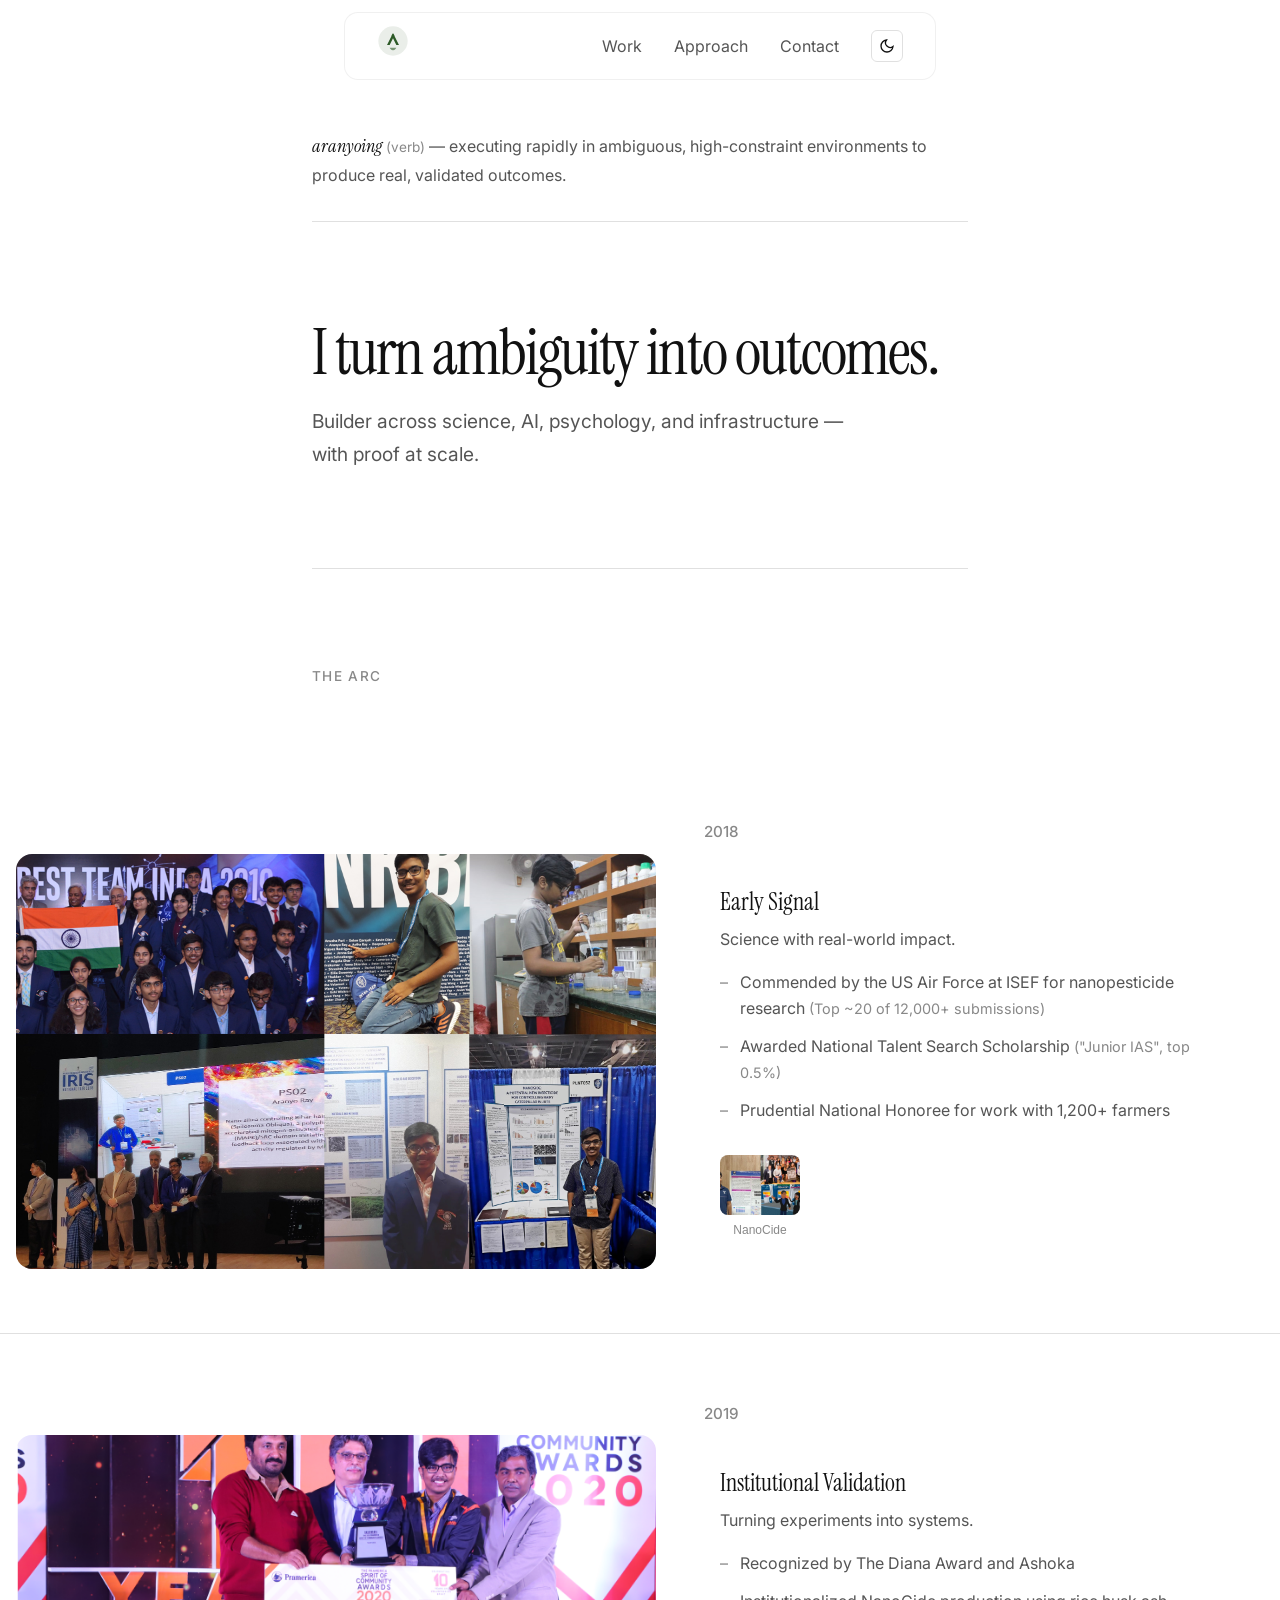
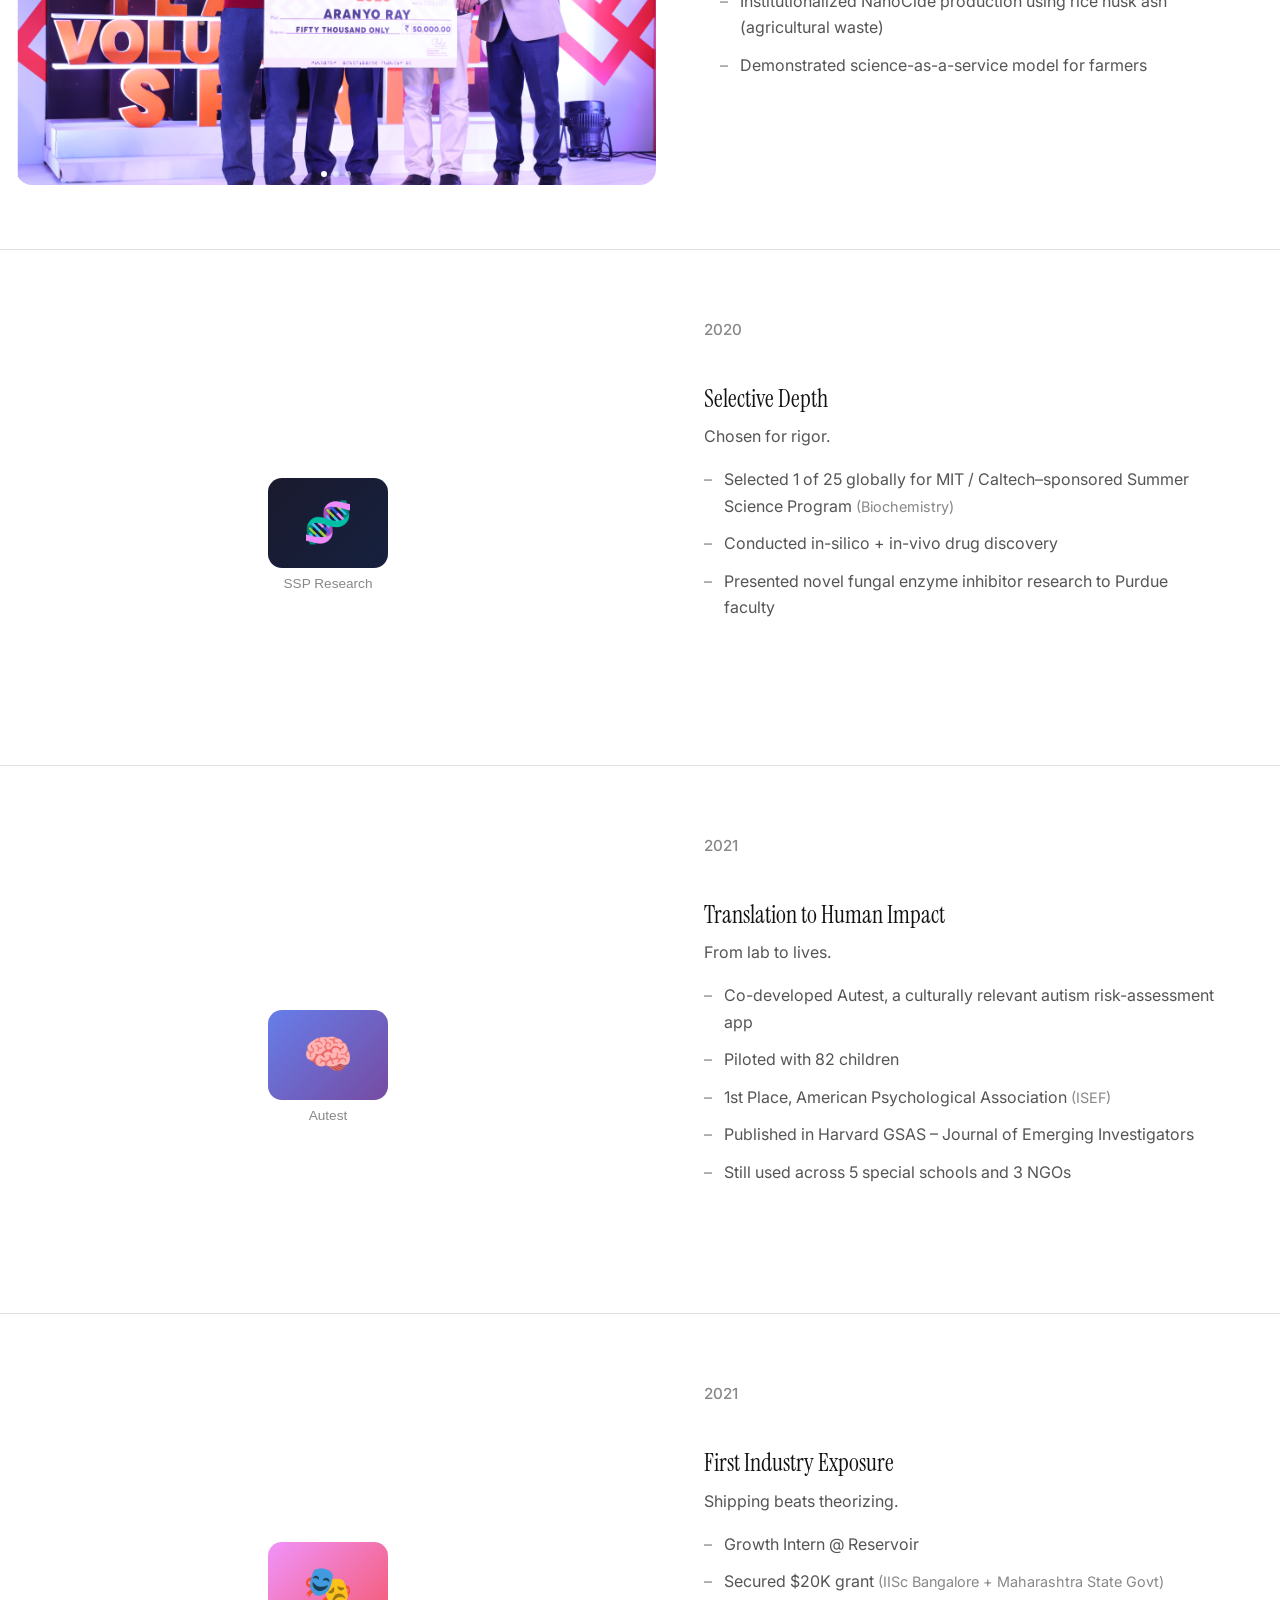
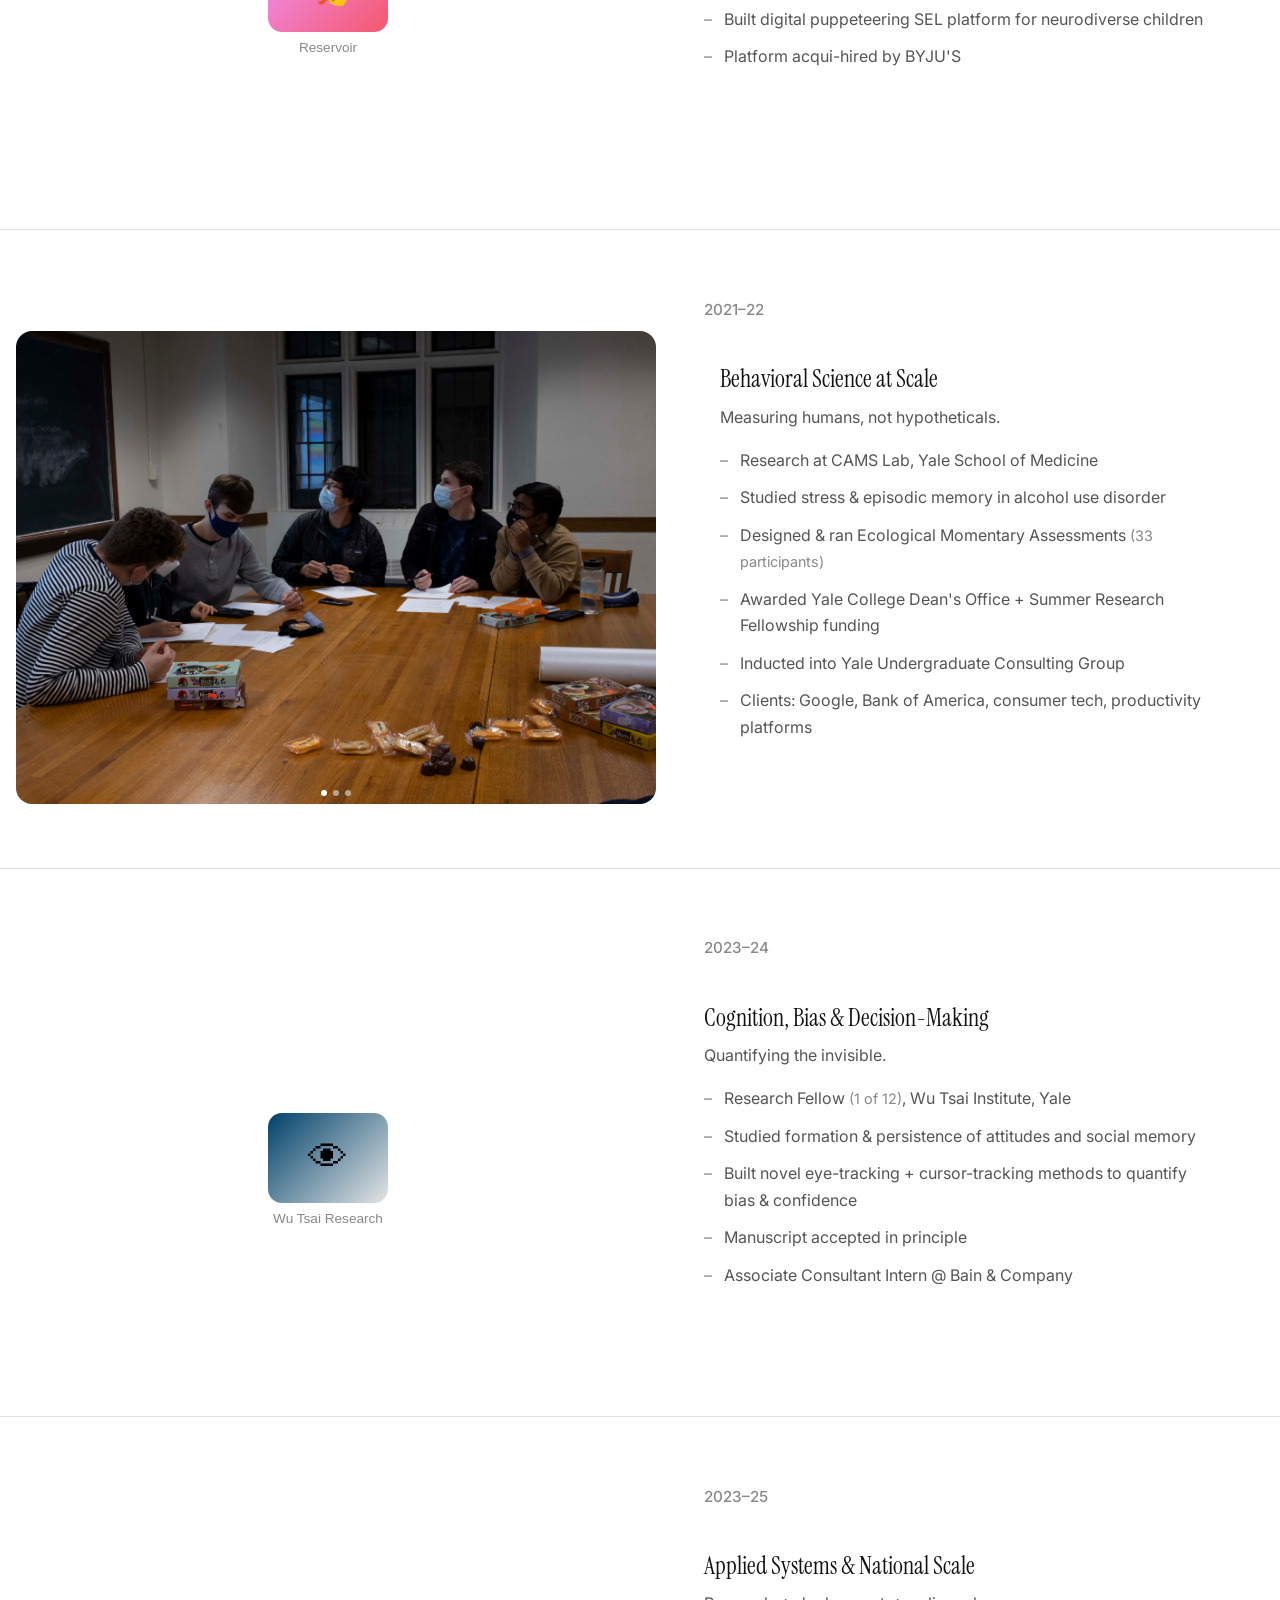
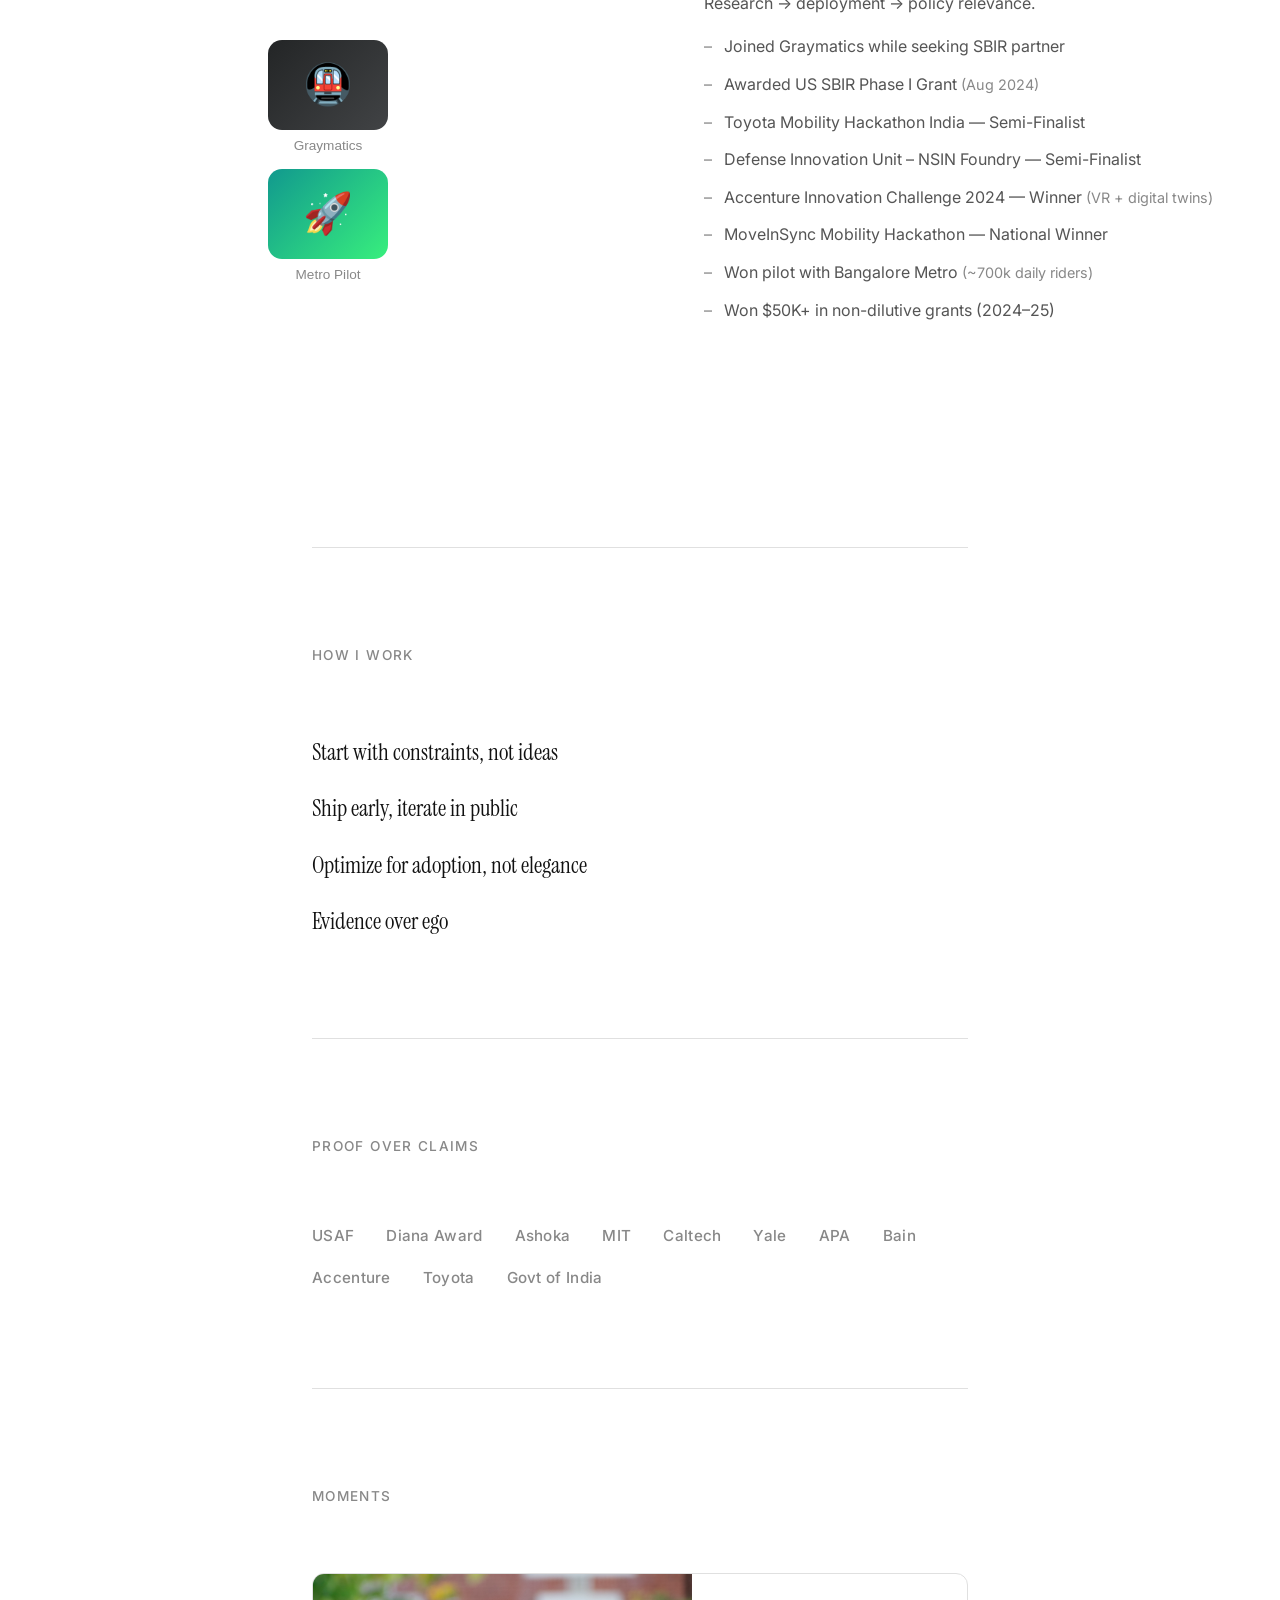
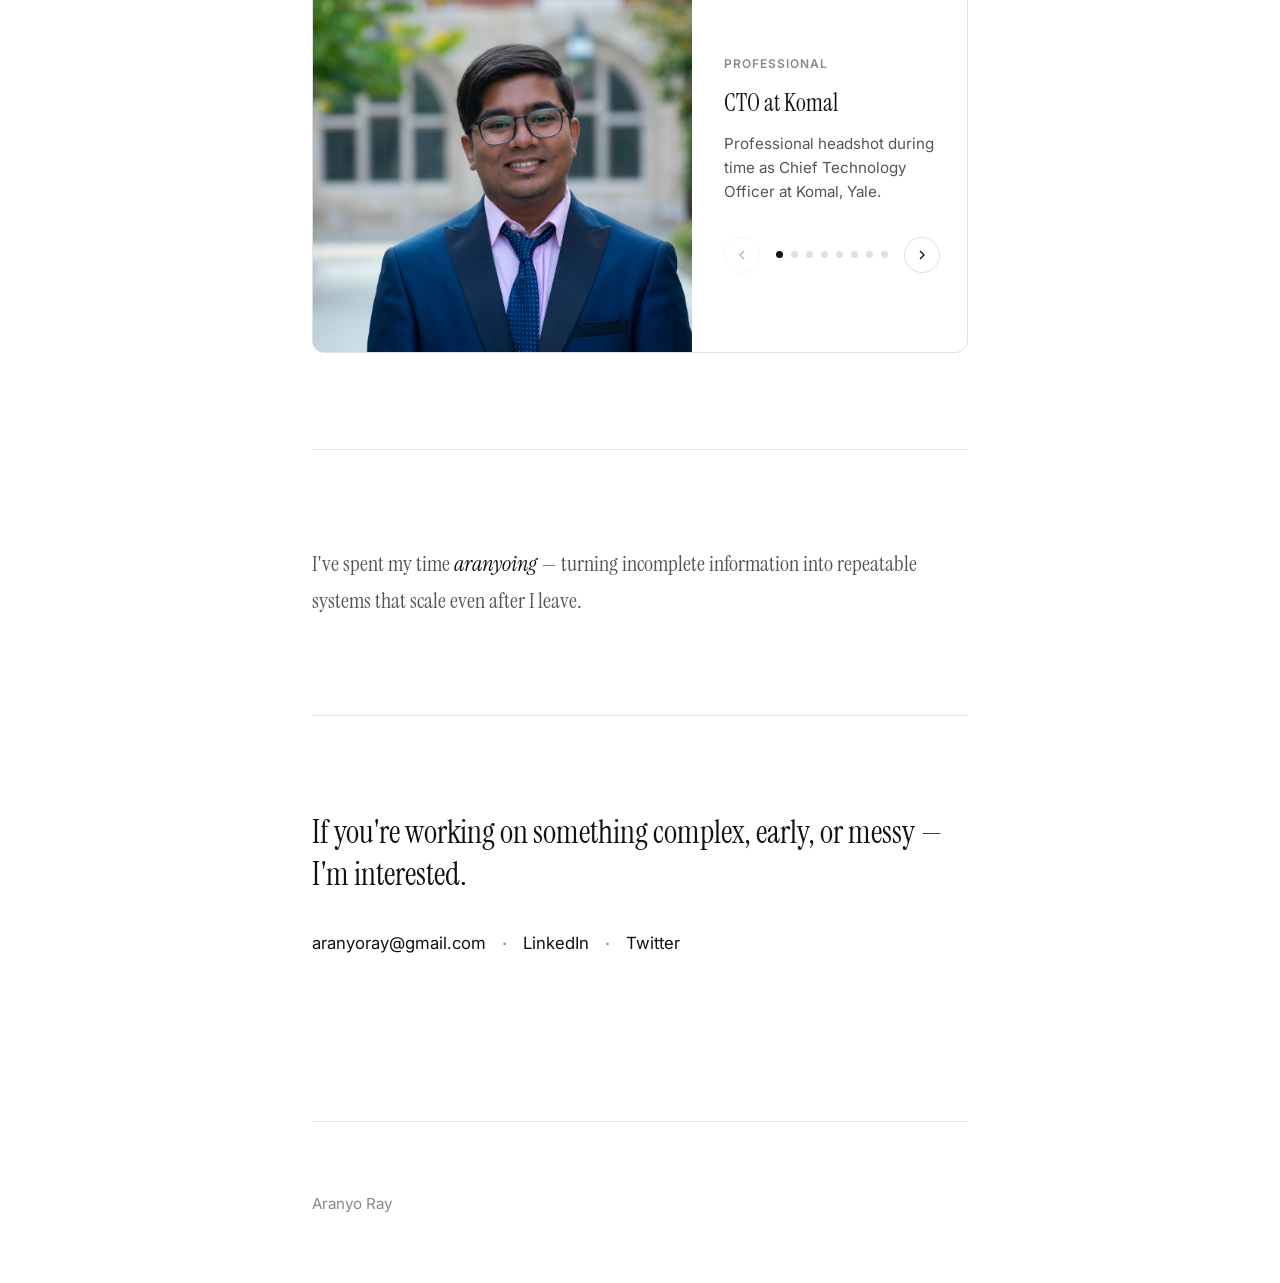
==== commit 10a26fc4: "images card fix" ====
--- a/index.html
+++ b/index.html
@@ -88,213 +88,215 @@
             <section id="arc" class="arc">
                 <h2 class="section-label">The Arc</h2>
 
-                <!-- 2018 -->
-                <article class="year-block">
-                    <div class="year-marker">2018</div>
-                    <div class="year-content has-photos">
-                        <div class="activity-photos">
-                            <div class="activity-photo"><img src="NanoCide-isef-winner-aranyo.jpeg" alt="Aranyo Ray NanoCide ISEF winner presenting research" loading="lazy"></div>
-                        </div>
-                        <div class="year-text">
-                            <h3 class="year-headline">Early Signal</h3>
-                            <p class="year-context">Science with real-world impact.</p>
-                            <ul class="outcomes">
-                                <li>Commended by the US Air Force at ISEF for nanopesticide research <span class="proof">(Top ~20 of 12,000+ submissions)</span></li>
-                                <li>Awarded National Talent Search Scholarship <span class="proof">("Junior IAS", top 0.5%)</span></li>
-                                <li>Prudential National Honoree for work with 1,200+ farmers</li>
-                            </ul>
-                            <div class="project-cards">
-                                <button class="project-card" data-project="nanocide">
-                                    <div class="card-image" style="background: linear-gradient(135deg, #1a472a 0%, #2d5a27 100%);">
-                                        <img src="images/cover.png" alt="NanoCide Research">
-                                    </div>
-                                    <span class="card-label">NanoCide</span>
-                                </button>
-                            </div>
-                        </div>
-                    </div>
-                </article>
-
-                <!-- 2019 -->
-                <article class="year-block">
-                    <div class="year-marker">2019</div>
-                    <div class="year-content has-photos">
-                        <div class="activity-photos">
-                            <div class="activity-photo"><img src="Aranyo-Ray-ISEF-winner.png" alt="Aranyo Ray Prudential Spirit of Community Awards national honoree" loading="lazy"></div>
-                            <div class="activity-photo"><img src="Better-India-aranyo-insta-post-komal.png" alt="The Better India feature on Aranyo Ray eco-friendly pesticides for farmers" loading="lazy"></div>
-                            <div class="activity-photo"><img src="personalities-aranyo-komal.jpg" alt="Aranyo Ray with notable personalities Governor Ashoka founder Anand Kumar" loading="lazy"></div>
-                        </div>
-                        <div class="year-text">
-                            <h3 class="year-headline">Institutional Validation</h3>
-                            <p class="year-context">Turning experiments into systems.</p>
-                            <ul class="outcomes">
-                                <li>Recognized by The Diana Award and Ashoka</li>
-                                <li>Institutionalized NanoCide production using rice husk ash (agricultural waste)</li>
-                                <li>Demonstrated science-as-a-service model for farmers</li>
-                            </ul>
-                        </div>
-                    </div>
-                </article>
-
-                <!-- 2020 -->
-                <article class="year-block">
-                    <div class="year-marker">2020</div>
-                    <div class="year-content has-photos">
-                        <div class="project-cards project-cards--left">
-                            <button class="project-card" data-project="ssp">
-                                <div class="card-image" style="background: linear-gradient(135deg, #1a1a2e 0%, #16213e 100%);">
-                                    <span class="card-emoji">🧬</span>
+                <div class="arc-timeline" id="arc-timeline">
+                    <!-- 2018 -->
+                    <article class="year-block" data-arc-index="0">
+                        <div class="year-marker">2018</div>
+                        <div class="year-content has-photos">
+                            <div class="activity-photos">
+                                <div class="activity-photo"><img src="NanoCide-isef-winner-aranyo.jpeg" alt="Aranyo Ray NanoCide ISEF winner presenting research" loading="lazy"></div>
+                            </div>
+                            <div class="year-text">
+                                <h3 class="year-headline">Early Signal</h3>
+                                <p class="year-context">Science with real-world impact.</p>
+                                <ul class="outcomes">
+                                    <li>Commended by the US Air Force at ISEF for nanopesticide research <span class="proof">(Top ~20 of 12,000+ submissions)</span></li>
+                                    <li>Awarded National Talent Search Scholarship <span class="proof">("Junior IAS", top 0.5%)</span></li>
+                                    <li>Prudential National Honoree for work with 1,200+ farmers</li>
+                                </ul>
+                                <div class="project-cards">
+                                    <button class="project-card" data-project="nanocide">
+                                        <div class="card-image" style="background: linear-gradient(135deg, #1a472a 0%, #2d5a27 100%);">
+                                            <img src="images/cover.png" alt="NanoCide Research">
+                                        </div>
+                                        <span class="card-label">NanoCide</span>
+                                    </button>
                                 </div>
-                                <span class="card-label">SSP Research</span>
-                            </button>
-                        </div>
-                        <div class="year-text">
-                            <h3 class="year-headline">Selective Depth</h3>
-                            <p class="year-context">Chosen for rigor.</p>
-                            <ul class="outcomes">
-                                <li>Selected 1 of 25 globally for MIT / Caltech–sponsored Summer Science Program <span class="proof">(Biochemistry)</span></li>
-                                <li>Conducted in-silico + in-vivo drug discovery</li>
-                                <li>Presented novel fungal enzyme inhibitor research to Purdue faculty</li>
-                            </ul>
-                        </div>
-                    </div>
-                </article>
-
-                <!-- 2021 -->
-                <article class="year-block">
-                    <div class="year-marker">2021</div>
-                    <div class="year-content has-photos">
-                        <div class="project-cards project-cards--left">
-                            <button class="project-card" data-project="autest">
-                                <div class="card-image" style="background: linear-gradient(135deg, #667eea 0%, #764ba2 100%);">
-                                    <span class="card-emoji">🧠</span>
-                                </div>
-                                <span class="card-label">Autest</span>
-                            </button>
-                        </div>
-                        <div class="year-text">
-                            <h3 class="year-headline">Translation to Human Impact</h3>
-                            <p class="year-context">From lab to lives.</p>
-                            <ul class="outcomes">
-                                <li>Co-developed Autest, a culturally relevant autism risk-assessment app</li>
-                                <li>Piloted with 82 children</li>
-                                <li>1st Place, American Psychological Association <span class="proof">(ISEF)</span></li>
-                                <li>Published in Harvard GSAS – Journal of Emerging Investigators</li>
-                                <li>Still used across 5 special schools and 3 NGOs</li>
-                            </ul>
-                        </div>
-                    </div>
-                </article>
-
-                <!-- 2021 Industry -->
-                <article class="year-block">
-                    <div class="year-marker">2021</div>
-                    <div class="year-content has-photos">
-                        <div class="project-cards project-cards--left">
-                            <button class="project-card" data-project="reservoir">
-                                <div class="card-image" style="background: linear-gradient(135deg, #f093fb 0%, #f5576c 100%);">
-                                    <span class="card-emoji">🎭</span>
-                                </div>
-                                <span class="card-label">Reservoir</span>
-                            </button>
-                        </div>
-                        <div class="year-text">
-                            <h3 class="year-headline">First Industry Exposure</h3>
-                            <p class="year-context">Shipping beats theorizing.</p>
-                            <ul class="outcomes">
-                                <li>Growth Intern @ Reservoir</li>
-                                <li>Secured $20K grant <span class="proof">(IISc Bangalore + Maharashtra State Govt)</span></li>
-                                <li>Built digital puppeteering SEL platform for neurodiverse children</li>
-                                <li>Platform acqui-hired by BYJU'S</li>
-                            </ul>
-                        </div>
-                    </div>
-                </article>
-
-                <!-- 2021-2022 -->
-                <article class="year-block">
-                    <div class="year-marker">2021–22</div>
-                    <div class="year-content has-photos">
-                        <div class="activity-photos">
-                            <div class="activity-photo"><img src="study-yale-aranyo.jpeg" alt="Aranyo Ray study session at Yale University" loading="lazy"></div>
-                            <div class="activity-photo"><img src="group-photo-aranyo-yale.jpeg" alt="Aranyo Ray group photo on Yale campus" loading="lazy"></div>
-                            <div class="activity-photo"><img src="group-photo-finance-aranyo-komal.jpg" alt="Aranyo Ray at consulting and finance networking event" loading="lazy"></div>
-                        </div>
-                        <div class="year-text">
-                            <h3 class="year-headline">Behavioral Science at Scale</h3>
-                            <p class="year-context">Measuring humans, not hypotheticals.</p>
-                            <ul class="outcomes">
-                                <li>Research at CAMS Lab, Yale School of Medicine</li>
-                                <li>Studied stress & episodic memory in alcohol use disorder</li>
-                                <li>Designed & ran Ecological Momentary Assessments <span class="proof">(33 participants)</span></li>
-                                <li>Awarded Yale College Dean's Office + Summer Research Fellowship funding</li>
-                                <li>Inducted into Yale Undergraduate Consulting Group</li>
-                                <li>Clients: Google, Bank of America, consumer tech, productivity platforms</li>
-                            </ul>
-                        </div>
-                    </div>
-                </article>
-
-                <!-- 2023-2024 -->
-                <article class="year-block">
-                    <div class="year-marker">2023–24</div>
-                    <div class="year-content has-photos">
-                        <div class="project-cards project-cards--left">
-                            <button class="project-card" data-project="wutsai">
-                                <div class="card-image" style="background: linear-gradient(135deg, #00416a 0%, #e4e5e6 100%);">
-                                    <span class="card-emoji">👁</span>
-                                </div>
-                                <span class="card-label">Wu Tsai Research</span>
-                            </button>
-                        </div>
-                        <div class="year-text">
-                            <h3 class="year-headline">Cognition, Bias & Decision-Making</h3>
-                            <p class="year-context">Quantifying the invisible.</p>
-                            <ul class="outcomes">
-                                <li>Research Fellow <span class="proof">(1 of 12)</span>, Wu Tsai Institute, Yale</li>
-                                <li>Studied formation & persistence of attitudes and social memory</li>
-                                <li>Built novel eye-tracking + cursor-tracking methods to quantify bias & confidence</li>
-                                <li>Manuscript accepted in principle</li>
-                                <li>Associate Consultant Intern @ Bain & Company</li>
-                            </ul>
-                        </div>
-                    </div>
-                </article>
-
-                <!-- 2023-2025 -->
-                <article class="year-block">
-                    <div class="year-marker">2023–25</div>
-                    <div class="year-content has-photos">
-                        <div class="project-cards project-cards--left">
-                            <button class="project-card" data-project="graymatics">
-                                <div class="card-image" style="background: linear-gradient(135deg, #232526 0%, #414345 100%);">
-                                    <span class="card-emoji">🚇</span>
-                                </div>
-                                <span class="card-label">Graymatics</span>
-                            </button>
-                            <button class="project-card" data-project="movein">
-                                <div class="card-image" style="background: linear-gradient(135deg, #11998e 0%, #38ef7d 100%);">
-                                    <span class="card-emoji">🚀</span>
-                                </div>
-                                <span class="card-label">Metro Pilot</span>
-                            </button>
-                        </div>
-                        <div class="year-text">
-                            <h3 class="year-headline">Applied Systems & National Scale</h3>
-                            <p class="year-context">Research → deployment → policy relevance.</p>
-                            <ul class="outcomes">
-                                <li>Joined Graymatics while seeking SBIR partner</li>
-                                <li>Awarded US SBIR Phase I Grant <span class="proof">(Aug 2024)</span></li>
-                                <li>Toyota Mobility Hackathon India — Semi-Finalist</li>
-                                <li>Defense Innovation Unit – NSIN Foundry — Semi-Finalist</li>
-                                <li>Accenture Innovation Challenge 2024 — Winner <span class="proof">(VR + digital twins)</span></li>
-                                <li>MoveInSync Mobility Hackathon — National Winner</li>
-                                <li>Won pilot with Bangalore Metro <span class="proof">(~700k daily riders)</span></li>
-                                <li>Won $50K+ in non-dilutive grants (2024–25)</li>
-                            </ul>
-                        </div>
-                    </div>
-                </article>
+                            </div>
+                        </div>
+                    </article>
+
+                    <!-- 2019 -->
+                    <article class="year-block" data-arc-index="1">
+                        <div class="year-marker">2019</div>
+                        <div class="year-content has-photos">
+                            <div class="activity-photos">
+                                <div class="activity-photo"><img src="Aranyo-Ray-ISEF-winner.png" alt="Aranyo Ray Prudential Spirit of Community Awards national honoree" loading="lazy"></div>
+                                <div class="activity-photo"><img src="Better-India-aranyo-insta-post-komal.png" alt="The Better India feature on Aranyo Ray eco-friendly pesticides for farmers" loading="lazy"></div>
+                                <div class="activity-photo"><img src="personalities-aranyo-komal.jpg" alt="Aranyo Ray with notable personalities Governor Ashoka founder Anand Kumar" loading="lazy"></div>
+                            </div>
+                            <div class="year-text">
+                                <h3 class="year-headline">Institutional Validation</h3>
+                                <p class="year-context">Turning experiments into systems.</p>
+                                <ul class="outcomes">
+                                    <li>Recognized by The Diana Award and Ashoka</li>
+                                    <li>Institutionalized NanoCide production using rice husk ash (agricultural waste)</li>
+                                    <li>Demonstrated science-as-a-service model for farmers</li>
+                                </ul>
+                            </div>
+                        </div>
+                    </article>
+
+                    <!-- 2020 -->
+                    <article class="year-block" data-arc-index="2">
+                        <div class="year-marker">2020</div>
+                        <div class="year-content has-photos">
+                            <div class="project-cards project-cards--left">
+                                <button class="project-card" data-project="ssp">
+                                    <div class="card-image" style="background: linear-gradient(135deg, #1a1a2e 0%, #16213e 100%);">
+                                        <span class="card-emoji">🧬</span>
+                                    </div>
+                                    <span class="card-label">SSP Research</span>
+                                </button>
+                            </div>
+                            <div class="year-text">
+                                <h3 class="year-headline">Selective Depth</h3>
+                                <p class="year-context">Chosen for rigor.</p>
+                                <ul class="outcomes">
+                                    <li>Selected 1 of 25 globally for MIT / Caltech–sponsored Summer Science Program <span class="proof">(Biochemistry)</span></li>
+                                    <li>Conducted in-silico + in-vivo drug discovery</li>
+                                    <li>Presented novel fungal enzyme inhibitor research to Purdue faculty</li>
+                                </ul>
+                            </div>
+                        </div>
+                    </article>
+
+                    <!-- 2021 -->
+                    <article class="year-block" data-arc-index="3">
+                        <div class="year-marker">2021</div>
+                        <div class="year-content has-photos">
+                            <div class="project-cards project-cards--left">
+                                <button class="project-card" data-project="autest">
+                                    <div class="card-image" style="background: linear-gradient(135deg, #667eea 0%, #764ba2 100%);">
+                                        <span class="card-emoji">🧠</span>
+                                    </div>
+                                    <span class="card-label">Autest</span>
+                                </button>
+                            </div>
+                            <div class="year-text">
+                                <h3 class="year-headline">Translation to Human Impact</h3>
+                                <p class="year-context">From lab to lives.</p>
+                                <ul class="outcomes">
+                                    <li>Co-developed Autest, a culturally relevant autism risk-assessment app</li>
+                                    <li>Piloted with 82 children</li>
+                                    <li>1st Place, American Psychological Association <span class="proof">(ISEF)</span></li>
+                                    <li>Published in Harvard GSAS – Journal of Emerging Investigators</li>
+                                    <li>Still used across 5 special schools and 3 NGOs</li>
+                                </ul>
+                            </div>
+                        </div>
+                    </article>
+
+                    <!-- 2021 Industry -->
+                    <article class="year-block" data-arc-index="4">
+                        <div class="year-marker">2021</div>
+                        <div class="year-content has-photos">
+                            <div class="project-cards project-cards--left">
+                                <button class="project-card" data-project="reservoir">
+                                    <div class="card-image" style="background: linear-gradient(135deg, #f093fb 0%, #f5576c 100%);">
+                                        <span class="card-emoji">🎭</span>
+                                    </div>
+                                    <span class="card-label">Reservoir</span>
+                                </button>
+                            </div>
+                            <div class="year-text">
+                                <h3 class="year-headline">First Industry Exposure</h3>
+                                <p class="year-context">Shipping beats theorizing.</p>
+                                <ul class="outcomes">
+                                    <li>Growth Intern @ Reservoir</li>
+                                    <li>Secured $20K grant <span class="proof">(IISc Bangalore + Maharashtra State Govt)</span></li>
+                                    <li>Built digital puppeteering SEL platform for neurodiverse children</li>
+                                    <li>Platform acqui-hired by BYJU'S</li>
+                                </ul>
+                            </div>
+                        </div>
+                    </article>
+
+                    <!-- 2021-2022 -->
+                    <article class="year-block" data-arc-index="5">
+                        <div class="year-marker">2021–22</div>
+                        <div class="year-content has-photos">
+                            <div class="activity-photos">
+                                <div class="activity-photo"><img src="study-yale-aranyo.jpeg" alt="Aranyo Ray study session at Yale University" loading="lazy"></div>
+                                <div class="activity-photo"><img src="group-photo-aranyo-yale.jpeg" alt="Aranyo Ray group photo on Yale campus" loading="lazy"></div>
+                                <div class="activity-photo"><img src="group-photo-finance-aranyo-komal.jpg" alt="Aranyo Ray at consulting and finance networking event" loading="lazy"></div>
+                            </div>
+                            <div class="year-text">
+                                <h3 class="year-headline">Behavioral Science at Scale</h3>
+                                <p class="year-context">Measuring humans, not hypotheticals.</p>
+                                <ul class="outcomes">
+                                    <li>Research at CAMS Lab, Yale School of Medicine</li>
+                                    <li>Studied stress & episodic memory in alcohol use disorder</li>
+                                    <li>Designed & ran Ecological Momentary Assessments <span class="proof">(33 participants)</span></li>
+                                    <li>Awarded Yale College Dean's Office + Summer Research Fellowship funding</li>
+                                    <li>Inducted into Yale Undergraduate Consulting Group</li>
+                                    <li>Clients: Google, Bank of America, consumer tech, productivity platforms</li>
+                                </ul>
+                            </div>
+                        </div>
+                    </article>
+
+                    <!-- 2023-2024 -->
+                    <article class="year-block" data-arc-index="6">
+                        <div class="year-marker">2023–24</div>
+                        <div class="year-content has-photos">
+                            <div class="project-cards project-cards--left">
+                                <button class="project-card" data-project="wutsai">
+                                    <div class="card-image" style="background: linear-gradient(135deg, #00416a 0%, #e4e5e6 100%);">
+                                        <span class="card-emoji">👁</span>
+                                    </div>
+                                    <span class="card-label">Wu Tsai Research</span>
+                                </button>
+                            </div>
+                            <div class="year-text">
+                                <h3 class="year-headline">Cognition, Bias & Decision-Making</h3>
+                                <p class="year-context">Quantifying the invisible.</p>
+                                <ul class="outcomes">
+                                    <li>Research Fellow <span class="proof">(1 of 12)</span>, Wu Tsai Institute, Yale</li>
+                                    <li>Studied formation & persistence of attitudes and social memory</li>
+                                    <li>Built novel eye-tracking + cursor-tracking methods to quantify bias & confidence</li>
+                                    <li>Manuscript accepted in principle</li>
+                                    <li>Associate Consultant Intern @ Bain & Company</li>
+                                </ul>
+                            </div>
+                        </div>
+                    </article>
+
+                    <!-- 2023-2025 -->
+                    <article class="year-block" data-arc-index="7">
+                        <div class="year-marker">2023–25</div>
+                        <div class="year-content has-photos">
+                            <div class="project-cards project-cards--left">
+                                <button class="project-card" data-project="graymatics">
+                                    <div class="card-image" style="background: linear-gradient(135deg, #232526 0%, #414345 100%);">
+                                        <span class="card-emoji">🚇</span>
+                                    </div>
+                                    <span class="card-label">Graymatics</span>
+                                </button>
+                                <button class="project-card" data-project="movein">
+                                    <div class="card-image" style="background: linear-gradient(135deg, #11998e 0%, #38ef7d 100%);">
+                                        <span class="card-emoji">🚀</span>
+                                    </div>
+                                    <span class="card-label">Metro Pilot</span>
+                                </button>
+                            </div>
+                            <div class="year-text">
+                                <h3 class="year-headline">Applied Systems & National Scale</h3>
+                                <p class="year-context">Research → deployment → policy relevance.</p>
+                                <ul class="outcomes">
+                                    <li>Joined Graymatics while seeking SBIR partner</li>
+                                    <li>Awarded US SBIR Phase I Grant <span class="proof">(Aug 2024)</span></li>
+                                    <li>Toyota Mobility Hackathon India — Semi-Finalist</li>
+                                    <li>Defense Innovation Unit – NSIN Foundry — Semi-Finalist</li>
+                                    <li>Accenture Innovation Challenge 2024 — Winner <span class="proof">(VR + digital twins)</span></li>
+                                    <li>MoveInSync Mobility Hackathon — National Winner</li>
+                                    <li>Won pilot with Bangalore Metro <span class="proof">(~700k daily riders)</span></li>
+                                    <li>Won $50K+ in non-dilutive grants (2024–25)</li>
+                                </ul>
+                            </div>
+                        </div>
+                    </article>
+                </div>
             </section>
 
             <!-- Philosophy -->
@@ -329,99 +331,69 @@
             <!-- Photo Gallery -->
             <section class="gallery-section">
                 <h2 class="section-label">Moments</h2>
-                <div class="gallery-wrapper">
-                    <div class="gallery-track-container">
-                        <div class="gallery-track" id="gallery-track">
-                            <div class="gallery-item" data-index="0">
-                                <div class="gallery-item-photo">
-                                    <img src="Headshot-Aranyo-Ray-cto-komal.jpg" alt="Aranyo Ray professional headshot at Yale" loading="lazy">
-                                </div>
-                                <div class="gallery-item-details">
-                                    <span class="gallery-item-tag">Professional</span>
-                                    <h3 class="gallery-item-title">CTO at Komal</h3>
-                                    <p class="gallery-item-desc">Professional headshot during time as Chief Technology Officer at Komal, Yale.</p>
-                                </div>
-                            </div>
-                            <div class="gallery-item" data-index="1">
-                                <div class="gallery-item-photo">
-                                    <img src="group-photo-yale-aranyo.webp" alt="Aranyo Ray Yale group photo by the lake" loading="lazy">
-                                </div>
-                                <div class="gallery-item-details">
-                                    <span class="gallery-item-tag">Yale</span>
-                                    <h3 class="gallery-item-title">By the Lake</h3>
-                                    <p class="gallery-item-desc">Group photo with friends by the lake at Yale University.</p>
-                                </div>
-                            </div>
-                            <div class="gallery-item" data-index="2">
-                                <div class="gallery-item-photo">
-                                    <img src="photo-yale-aranyo.jpeg" alt="Aranyo Ray with friends on Yale campus" loading="lazy">
-                                </div>
-                                <div class="gallery-item-details">
-                                    <span class="gallery-item-tag">Yale</span>
-                                    <h3 class="gallery-item-title">On Campus</h3>
-                                    <p class="gallery-item-desc">With friends on the Yale campus grounds.</p>
-                                </div>
-                            </div>
-                            <div class="gallery-item" data-index="3">
-                                <div class="gallery-item-photo">
-                                    <img src="celebration-yale-aranyo.jpeg" alt="Aranyo Ray at Yale cultural celebration" loading="lazy">
-                                </div>
-                                <div class="gallery-item-details">
-                                    <span class="gallery-item-tag">Culture</span>
-                                    <h3 class="gallery-item-title">Cultural Celebration</h3>
-                                    <p class="gallery-item-desc">Celebrating cultural diversity at Yale University.</p>
-                                </div>
-                            </div>
-                            <div class="gallery-item" data-index="4">
-                                <div class="gallery-item-photo">
-                                    <img src="Pohela-Boishak-Bengali-New-Year-Group-Photo-aranyo-yale.jpeg" alt="Pohela Boishakh Bengali New Year celebration at Yale" loading="lazy">
-                                </div>
-                                <div class="gallery-item-details">
-                                    <span class="gallery-item-tag">Culture</span>
-                                    <h3 class="gallery-item-title">Pohela Boishakh</h3>
-                                    <p class="gallery-item-desc">Bengali New Year celebration with the community at Yale.</p>
-                                </div>
-                            </div>
-                            <div class="gallery-item" data-index="5">
-                                <div class="gallery-item-photo">
-                                    <img src="Harvard-event-selfie-aranyo.jpg" alt="Aranyo Ray at Harvard Yale game" loading="lazy">
-                                </div>
-                                <div class="gallery-item-details">
-                                    <span class="gallery-item-tag">Events</span>
-                                    <h3 class="gallery-item-title">Harvard-Yale Game</h3>
-                                    <p class="gallery-item-desc">At the legendary Harvard-Yale rivalry game.</p>
-                                </div>
-                            </div>
-                            <div class="gallery-item" data-index="6">
-                                <div class="gallery-item-photo">
-                                    <img src="harvard-goup-photo-event-aranyo.jpeg" alt="Aranyo Ray group photo at Harvard Yale event" loading="lazy">
-                                </div>
-                                <div class="gallery-item-details">
-                                    <span class="gallery-item-tag">Events</span>
-                                    <h3 class="gallery-item-title">Harvard-Yale Event</h3>
-                                    <p class="gallery-item-desc">Group photo at the Harvard-Yale event gathering.</p>
-                                </div>
-                            </div>
-                            <div class="gallery-item" data-index="7">
-                                <div class="gallery-item-photo">
-                                    <img src="organization-aranyo-usa-komal.jpeg" alt="Aranyo Ray Asian American Cultural Center award at Yale" loading="lazy">
-                                </div>
-                                <div class="gallery-item-details">
-                                    <span class="gallery-item-tag">Award</span>
-                                    <h3 class="gallery-item-title">AACC Award</h3>
-                                    <p class="gallery-item-desc">Asian American Cultural Center award recognition at Yale University.</p>
-                                </div>
-                            </div>
-                        </div>
+                <div class="gallery-split" id="gallery-split">
+                    <div class="gallery-image-panel" id="gallery-image-panel">
+                        <img class="gallery-image gallery-image--active" src="Headshot-Aranyo-Ray-cto-komal.jpg" alt="Aranyo Ray professional headshot at Yale" data-index="0">
+                        <img class="gallery-image" src="group-photo-yale-aranyo.webp" alt="Aranyo Ray Yale group photo by the lake" data-index="1">
+                        <img class="gallery-image" src="photo-yale-aranyo.jpeg" alt="Aranyo Ray with friends on Yale campus" data-index="2">
+                        <img class="gallery-image" src="celebration-yale-aranyo.jpeg" alt="Aranyo Ray at Yale cultural celebration" data-index="3">
+                        <img class="gallery-image" src="Pohela-Boishak-Bengali-New-Year-Group-Photo-aranyo-yale.jpeg" alt="Pohela Boishakh Bengali New Year celebration at Yale" data-index="4">
+                        <img class="gallery-image" src="Harvard-event-selfie-aranyo.jpg" alt="Aranyo Ray at Harvard Yale game" data-index="5">
+                        <img class="gallery-image" src="harvard-goup-photo-event-aranyo.jpeg" alt="Aranyo Ray group photo at Harvard Yale event" data-index="6">
+                        <img class="gallery-image" src="organization-aranyo-usa-komal.jpeg" alt="Aranyo Ray Asian American Cultural Center award at Yale" data-index="7">
                     </div>
-                    <div class="gallery-nav">
-                        <button class="gallery-btn" id="gallery-prev" aria-label="Previous photos">
-                            <svg width="16" height="16" viewBox="0 0 24 24" fill="none" stroke="currentColor" stroke-width="2"><path d="M15 18l-6-6 6-6"/></svg>
-                        </button>
-                        <div class="gallery-dots" id="gallery-dots"></div>
-                        <button class="gallery-btn" id="gallery-next" aria-label="Next photos">
-                            <svg width="16" height="16" viewBox="0 0 24 24" fill="none" stroke="currentColor" stroke-width="2"><path d="M9 18l6-6-6-6"/></svg>
-                        </button>
+                    <div class="gallery-text-panel">
+                        <div class="gallery-slides" id="gallery-slides">
+                            <div class="gallery-slide gallery-slide--active" data-index="0">
+                                <span class="gallery-slide-tag">Professional</span>
+                                <h3 class="gallery-slide-title">CTO at Komal</h3>
+                                <p class="gallery-slide-desc">Professional headshot during time as Chief Technology Officer at Komal, Yale.</p>
+                            </div>
+                            <div class="gallery-slide" data-index="1">
+                                <span class="gallery-slide-tag">Yale</span>
+                                <h3 class="gallery-slide-title">By the Lake</h3>
+                                <p class="gallery-slide-desc">Group photo with friends by the lake at Yale University.</p>
+                            </div>
+                            <div class="gallery-slide" data-index="2">
+                                <span class="gallery-slide-tag">Yale</span>
+                                <h3 class="gallery-slide-title">On Campus</h3>
+                                <p class="gallery-slide-desc">With friends on the Yale campus grounds.</p>
+                            </div>
+                            <div class="gallery-slide" data-index="3">
+                                <span class="gallery-slide-tag">Culture</span>
+                                <h3 class="gallery-slide-title">Cultural Celebration</h3>
+                                <p class="gallery-slide-desc">Celebrating cultural diversity at Yale University.</p>
+                            </div>
+                            <div class="gallery-slide" data-index="4">
+                                <span class="gallery-slide-tag">Culture</span>
+                                <h3 class="gallery-slide-title">Pohela Boishakh</h3>
+                                <p class="gallery-slide-desc">Bengali New Year celebration with the community at Yale.</p>
+                            </div>
+                            <div class="gallery-slide" data-index="5">
+                                <span class="gallery-slide-tag">Events</span>
+                                <h3 class="gallery-slide-title">Harvard-Yale Game</h3>
+                                <p class="gallery-slide-desc">At the legendary Harvard-Yale rivalry game.</p>
+                            </div>
+                            <div class="gallery-slide" data-index="6">
+                                <span class="gallery-slide-tag">Events</span>
+                                <h3 class="gallery-slide-title">Harvard-Yale Event</h3>
+                                <p class="gallery-slide-desc">Group photo at the Harvard-Yale event gathering.</p>
+                            </div>
+                            <div class="gallery-slide" data-index="7">
+                                <span class="gallery-slide-tag">Award</span>
+                                <h3 class="gallery-slide-title">AACC Award</h3>
+                                <p class="gallery-slide-desc">Asian American Cultural Center award recognition at Yale University.</p>
+                            </div>
+                        </div>
+                        <div class="gallery-nav">
+                            <button class="gallery-btn" id="gallery-prev" aria-label="Previous photos">
+                                <svg width="16" height="16" viewBox="0 0 24 24" fill="none" stroke="currentColor" stroke-width="2"><path d="M15 18l-6-6 6-6"/></svg>
+                            </button>
+                            <div class="gallery-dots" id="gallery-dots"></div>
+                            <button class="gallery-btn" id="gallery-next" aria-label="Next photos">
+                                <svg width="16" height="16" viewBox="0 0 24 24" fill="none" stroke="currentColor" stroke-width="2"><path d="M9 18l6-6-6-6"/></svg>
+                            </button>
+                        </div>
                     </div>
                 </div>
             </section>
--- a/styles.css
+++ b/styles.css
@@ -77,10 +77,20 @@
 /* ===== Header ===== */
 .header {
     position: sticky;
-    top: 0;
+    top: 0.75rem;
     z-index: 100;
-    padding: var(--space-md) 0;
-    background: var(--color-bg);
+    padding: 0.75rem var(--space-md);
+    margin: 0 var(--space-md) 0;
+    background: rgba(255, 255, 255, 0.6);
+    backdrop-filter: blur(16px);
+    -webkit-backdrop-filter: blur(16px);
+    border-radius: 14px;
+    border: 1px solid rgba(0, 0, 0, 0.06);
+}
+
+[data-theme="dark"] .header {
+    background: rgba(20, 20, 20, 0.6);
+    border-color: rgba(255, 255, 255, 0.08);
 }
 
 .nav {
@@ -212,16 +222,29 @@
     border-top: 1px solid var(--color-border);
 }
 
+/* ===== Arc Timeline ===== */
+.arc-timeline {
+    display: block;
+}
+
+/* ===== Original Timeline Styles (for mobile) ===== */
 .year-block {
     display: grid;
-    grid-template-columns: 80px 1fr;
-    gap: var(--space-md);
+    grid-template-columns: 1fr;
     padding: var(--space-lg) 0;
     border-bottom: 1px solid var(--color-border);
+    /* Break out to full viewport width */
+    width: 100vw;
+    margin-left: calc(-50vw + 50%);
 }
 
 .year-block:last-of-type {
     border-bottom: none;
+}
+
+.year-block .year-marker {
+    padding-left: calc(50% + var(--space-lg));
+    margin-bottom: var(--space-xs);
 }
 
 .year-marker {
@@ -248,6 +271,111 @@
     color: var(--color-text-secondary);
     font-size: 1rem;
     margin-bottom: var(--space-sm);
+}
+
+/* Side-by-side (visuals left, text right) — desktop */
+.year-content.has-photos {
+    display: flex;
+    gap: 0;
+    max-width: none;
+    align-items: stretch;
+    min-height: 350px;
+}
+
+.year-content.has-photos .year-text {
+    flex: 1;
+    min-width: 0;
+    padding: var(--space-md) var(--space-lg);
+}
+
+/* Activity photos — full left half of screen */
+.year-content.has-photos .activity-photos {
+    flex: 0 0 50%;
+    position: relative;
+    overflow: visible;
+    background: transparent;
+    margin-left: 1rem;
+}
+
+.activity-photo {
+    position: absolute;
+    top: 0;
+    left: 0;
+    right: 0;
+    bottom: 0;
+    opacity: 0;
+    transition: opacity 0.5s ease;
+    border-radius: 16px;
+    overflow: hidden;
+}
+
+.activity-photo.active {
+    opacity: 1;
+}
+
+.activity-photo img {
+    display: block;
+    width: 100%;
+    height: 100%;
+    object-fit: cover;
+}
+
+/* Mini carousel dots */
+.photo-dots {
+    position: absolute;
+    bottom: 8px;
+    left: 50%;
+    transform: translateX(-50%);
+    display: flex;
+    gap: 6px;
+    z-index: 2;
+}
+
+.photo-dot {
+    width: 6px;
+    height: 6px;
+    border-radius: 50%;
+    background: rgba(255, 255, 255, 0.5);
+    border: none;
+    padding: 0;
+    cursor: pointer;
+    transition: background 0.2s;
+}
+
+.photo-dot.active {
+    background: #fff;
+}
+
+/* Project cards as left column — full left half */
+.project-cards--left {
+    flex: 0 0 50%;
+    flex-direction: column;
+    align-items: center;
+    justify-content: center;
+    gap: 1rem;
+    margin-top: 0;
+    background: transparent;
+    border-radius: 0;
+    padding-left: 1rem;
+}
+
+.project-cards--left .project-card {
+    width: auto;
+}
+
+.project-cards--left .card-image {
+    width: 120px;
+    height: auto;
+    aspect-ratio: 4 / 3;
+    border-radius: 14px;
+}
+
+.project-cards--left .card-emoji {
+    font-size: 2.5rem;
+}
+
+.project-cards--left .card-label {
+    font-size: 0.85rem;
 }
 
 .outcomes {
@@ -332,162 +460,79 @@
     font-weight: 500;
 }
 
-/* ===== Side-by-side Layout (visuals left, text right) ===== */
-.year-content.has-photos {
-    display: flex;
-    gap: 2.5rem;
-    max-width: none;
-    align-items: flex-start;
-}
-
-.year-content.has-photos .year-text {
-    flex: 1;
-    min-width: 0;
-}
-
-/* ===== Project Cards as Left Column ===== */
-.project-cards--left {
-    flex-direction: column;
-    flex-shrink: 0;
-    width: 140px;
-    margin-top: 0.15rem;
-    gap: 1rem;
-}
-
-.project-cards--left .project-card {
-    width: 100%;
-}
-
-.project-cards--left .card-image {
-    width: 100%;
-    height: auto;
-    aspect-ratio: 4 / 3;
-    border-radius: 10px;
-}
-
-.project-cards--left .card-emoji {
-    font-size: 2.25rem;
-}
-
-.project-cards--left .card-label {
-    font-size: 0.8rem;
-}
-
-/* ===== Activity Photos ===== */
-.year-content.has-photos .activity-photos {
-    display: flex;
-    flex-direction: column;
-    gap: 0.75rem;
-    flex-shrink: 0;
-    width: 180px;
-    margin-top: 0;
-    overflow-x: visible;
-    padding-bottom: 0;
-}
-
-.activity-photos {
-    display: flex;
-    gap: 0.75rem;
-    margin-top: var(--space-sm);
-    overflow-x: auto;
-    scrollbar-width: none;
-    -ms-overflow-style: none;
-    padding-bottom: 0.25rem;
-}
-
-.activity-photos::-webkit-scrollbar {
-    display: none;
-}
-
-.activity-photo {
-    flex-shrink: 0;
-    width: 180px;
-    height: 130px;
-    border-radius: 8px;
-    overflow: hidden;
-}
-
-.year-content.has-photos .activity-photo {
-    width: 100%;
-    height: auto;
-    aspect-ratio: 4 / 3;
-}
-
-.activity-photo img {
-    width: 100%;
-    height: 100%;
-    object-fit: cover;
-    transition: transform 0.3s;
-}
-
-.activity-photo:hover img {
-    transform: scale(1.05);
-}
-
-/* ===== Photo Gallery ===== */
+
+/* ===== Photo Gallery (Split Layout) ===== */
 .gallery-section {
     padding: var(--space-xl) 0;
     border-top: 1px solid var(--color-border);
 }
 
-.gallery-wrapper {
-    position: relative;
-}
-
-.gallery-track-container {
-    overflow: hidden;
-    border-radius: 12px;
-}
-
-.gallery-track {
-    display: flex;
-    gap: 1.5rem;
-    transition: transform 0.4s ease;
-}
-
-.gallery-item {
-    flex: 0 0 100%;
-    display: flex;
-    gap: var(--space-md);
+.gallery-split {
+    display: flex;
     align-items: stretch;
     border: 1px solid var(--color-border);
     border-radius: 12px;
     overflow: hidden;
+    min-height: 380px;
+}
+
+.gallery-image-panel {
+    flex: 0 0 58%;
+    position: relative;
+    overflow: hidden;
     cursor: pointer;
-    transition: border-color 0.2s;
-}
-
-.gallery-item:hover {
-    border-color: var(--color-text-tertiary);
-}
-
-.gallery-item-photo {
-    flex: 0 0 55%;
-    aspect-ratio: 4 / 3;
-    overflow: hidden;
-}
-
-.gallery-item-photo img {
+    background: transparent;
+}
+
+.gallery-image {
+    position: absolute;
+    inset: 0;
     width: 100%;
     height: 100%;
     object-fit: cover;
-    transition: transform 0.3s;
-}
-
-.gallery-item:hover .gallery-item-photo img {
-    transform: scale(1.03);
-}
-
-.gallery-item-details {
+    opacity: 0;
+    transition: opacity 0.5s ease;
+}
+
+.gallery-image--active {
+    opacity: 1;
+}
+
+.gallery-text-panel {
     flex: 1;
     display: flex;
     flex-direction: column;
     justify-content: center;
-    padding: var(--space-md) var(--space-md) var(--space-md) 0;
+    padding: var(--space-md);
+    gap: var(--space-md);
+}
+
+.gallery-slides {
+    position: relative;
+    min-height: 140px;
+}
+
+.gallery-slide {
+    position: absolute;
+    inset: 0;
+    display: flex;
+    flex-direction: column;
+    justify-content: center;
     gap: 0.5rem;
-}
-
-.gallery-item-tag {
+    opacity: 0;
+    transform: translateY(12px);
+    transition: opacity 0.4s ease, transform 0.4s ease;
+    pointer-events: none;
+}
+
+.gallery-slide--active {
+    opacity: 1;
+    transform: translateY(0);
+    pointer-events: auto;
+    position: relative;
+}
+
+.gallery-slide-tag {
     font-size: 0.75rem;
     font-weight: 600;
     letter-spacing: 0.08em;
@@ -495,15 +540,15 @@
     color: var(--color-text-tertiary);
 }
 
-.gallery-item-title {
+.gallery-slide-title {
     font-family: var(--font-serif);
-    font-size: 1.35rem;
+    font-size: 1.5rem;
     font-weight: 400;
     color: var(--color-text);
     margin: 0;
 }
 
-.gallery-item-desc {
+.gallery-slide-desc {
     font-size: 0.95rem;
     line-height: 1.6;
     color: var(--color-text-secondary);
@@ -512,10 +557,8 @@
 
 .gallery-nav {
     display: flex;
-    justify-content: center;
     align-items: center;
     gap: 1rem;
-    margin-top: var(--space-md);
 }
 
 .gallery-btn {
@@ -902,16 +945,39 @@
 
 /* ===== Responsive — Tablet ===== */
 @media (max-width: 768px) {
+    .year-block {
+        width: auto;
+        margin-left: 0;
+        grid-template-columns: 1fr;
+    }
+
+    .year-block .year-marker {
+        padding-left: 0;
+        margin-bottom: 0.25rem;
+    }
+
     .year-content.has-photos {
-        gap: 1.5rem;
+        gap: 1rem;
+        min-height: auto;
     }
 
     .year-content.has-photos .activity-photos {
-        width: 140px;
+        flex: none;
+        width: 100%;
+        aspect-ratio: 16 / 10;
+        border-radius: 10px;
+    }
+
+    .year-content.has-photos .year-text {
+        padding: 0;
     }
 
     .project-cards--left {
-        width: 110px;
+        flex: none;
+        width: 100%;
+        flex-direction: row;
+        justify-content: flex-start;
+        border-radius: 0;
     }
 
     .project-cards--left .card-emoji {
@@ -936,9 +1002,15 @@
     }
 
     .year-block {
+        width: auto;
+        margin-left: 0;
         grid-template-columns: 1fr;
         gap: 0.25rem;
         padding: var(--space-md) 0;
+    }
+
+    .year-block .year-marker {
+        padding-left: 0;
     }
 
     .year-content,
@@ -966,36 +1038,6 @@
         margin-bottom: 0.5rem;
     }
 
-    .nav-links {
-        gap: var(--space-sm);
-    }
-
-    .nav-links a {
-        font-size: 0.9rem;
-    }
-
-    .philosophy-list li {
-        font-size: 1.25rem;
-    }
-
-    .logos-grid {
-        gap: var(--space-xs) var(--space-sm);
-    }
-
-    .close-links {
-        flex-direction: column;
-        align-items: flex-start;
-        gap: var(--space-xs);
-    }
-
-    .close-links .divider {
-        display: none;
-    }
-
-    .modal-image {
-        height: 150px;
-    }
-
     /* Stack: text first, visuals below on mobile */
     .year-content.has-photos {
         flex-direction: column;
@@ -1006,34 +1048,38 @@
         order: -1;
     }
 
-    /* Activity photos — horizontal scroll below text, contained */
+    /* Activity photos — horizontal scroll below text */
     .year-content.has-photos .activity-photos {
+        width: 100%;
+        aspect-ratio: auto;
+        position: relative;
+        display: flex;
         flex-direction: row;
-        width: calc(100vw - 2rem);
-        max-width: 100%;
         overflow-x: auto;
         -webkit-overflow-scrolling: touch;
         scrollbar-width: none;
         -ms-overflow-style: none;
         gap: 0.5rem;
-        padding-bottom: 0.25rem;
+        border-radius: 10px;
+        background: none;
     }
 
     .year-content.has-photos .activity-photos::-webkit-scrollbar {
         display: none;
     }
 
-    .year-content.has-photos .activity-photo {
-        width: 200px;
-        height: 140px;
-        aspect-ratio: auto;
+    .activity-photo {
+        position: relative;
+        opacity: 1;
         flex-shrink: 0;
+        width: 220px;
+        height: 160px;
         border-radius: 10px;
-    }
-
-    .activity-photo {
-        width: 200px;
-        height: 140px;
+        overflow: hidden;
+    }
+
+    .photo-dots {
+        display: none;
     }
 
     /* Project cards — inline row below text on mobile */
@@ -1066,26 +1112,64 @@
         font-size: 0.7rem;
     }
 
-    .gallery-item {
-        flex: 0 0 100%;
+    .nav-links {
+        gap: var(--space-sm);
+    }
+
+    .nav-links a {
+        font-size: 0.9rem;
+    }
+
+    .philosophy-list li {
+        font-size: 1.25rem;
+    }
+
+    .logos-grid {
+        gap: var(--space-xs) var(--space-sm);
+    }
+
+    .close-links {
         flex-direction: column;
-    }
-
-    .gallery-item-photo {
+        align-items: flex-start;
+        gap: var(--space-xs);
+    }
+
+    .close-links .divider {
+        display: none;
+    }
+
+    .modal-image {
+        height: 150px;
+    }
+
+    .gallery-split {
+        flex-direction: column;
+        min-height: auto;
+    }
+
+    .gallery-image-panel {
         flex: none;
         aspect-ratio: 16 / 10;
     }
 
-    .gallery-item-details {
+    .gallery-text-panel {
         padding: var(--space-sm);
     }
 
-    .gallery-item-title {
+    .gallery-slides {
+        min-height: 100px;
+    }
+
+    .gallery-slide-title {
         font-size: 1.15rem;
     }
 
-    .gallery-item-desc {
+    .gallery-slide-desc {
         font-size: 0.85rem;
+    }
+
+    .gallery-nav {
+        justify-content: center;
     }
 
     .lightbox-arrow {
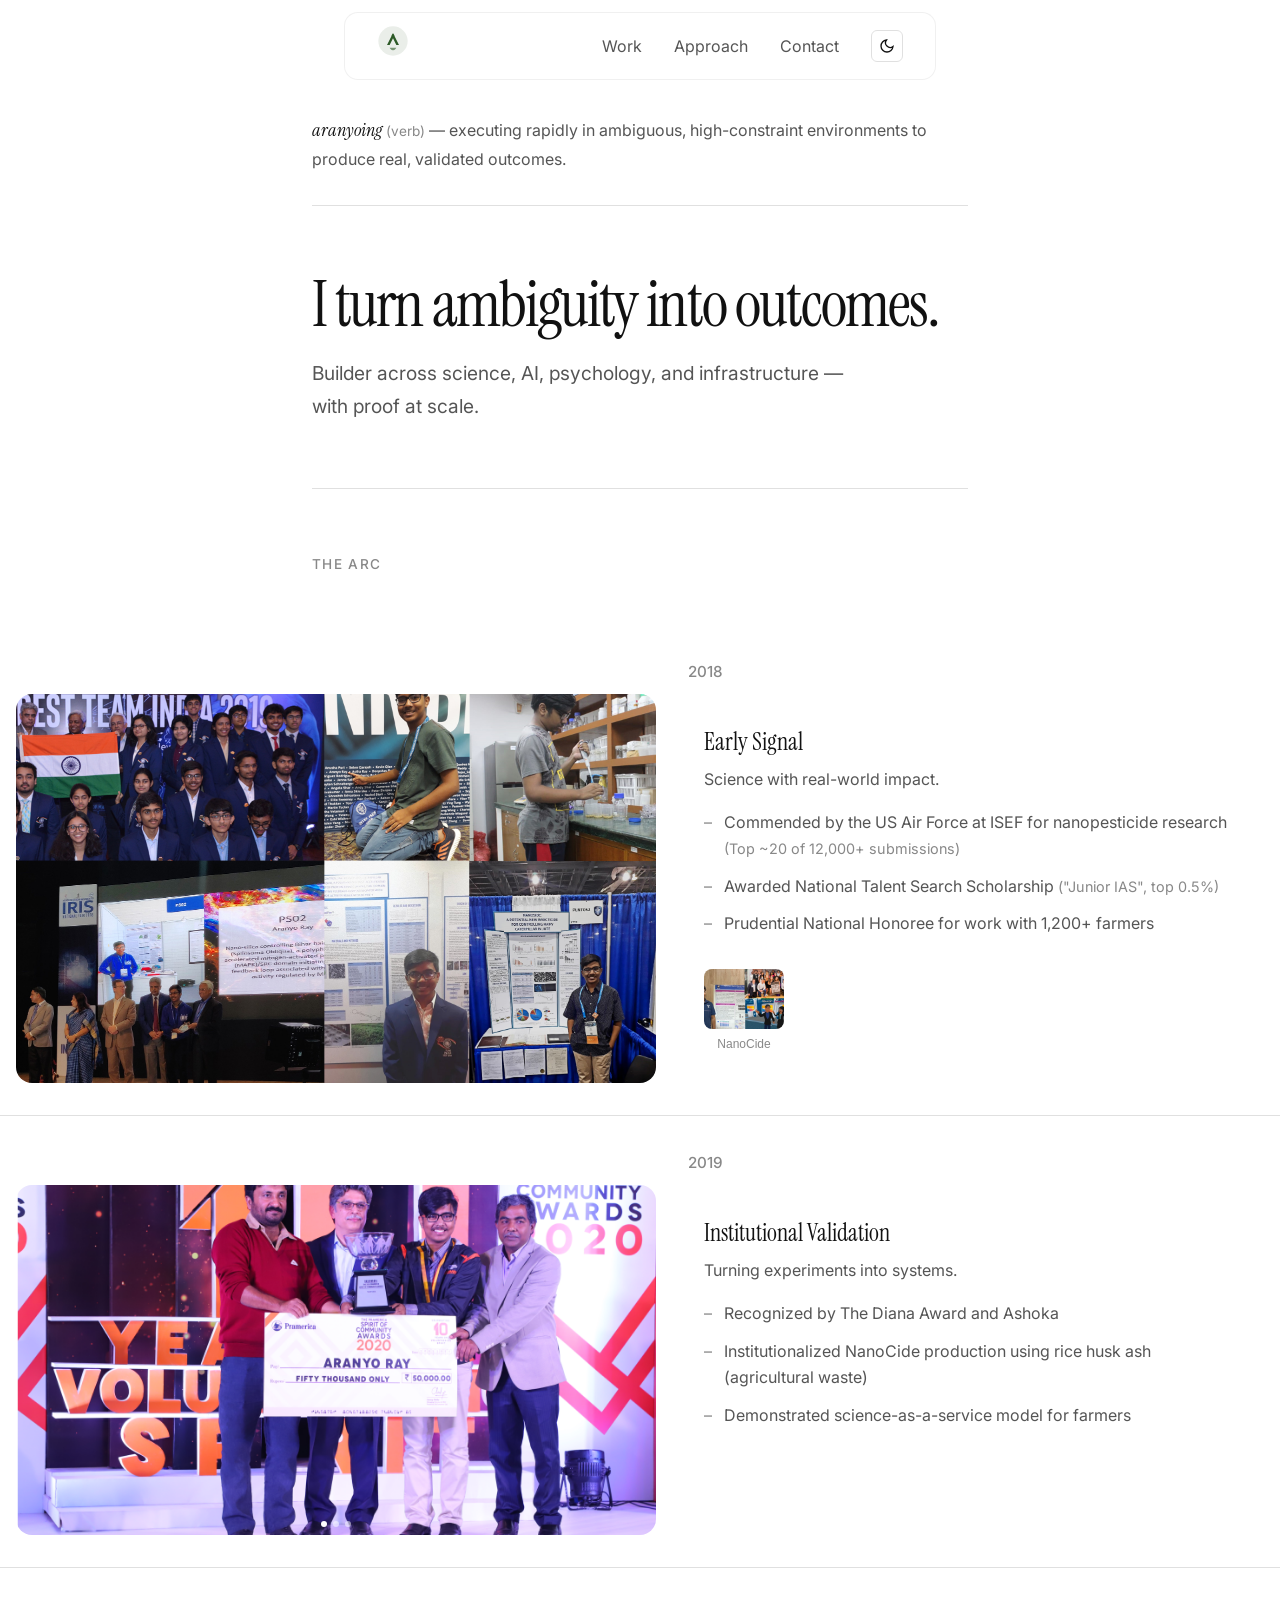
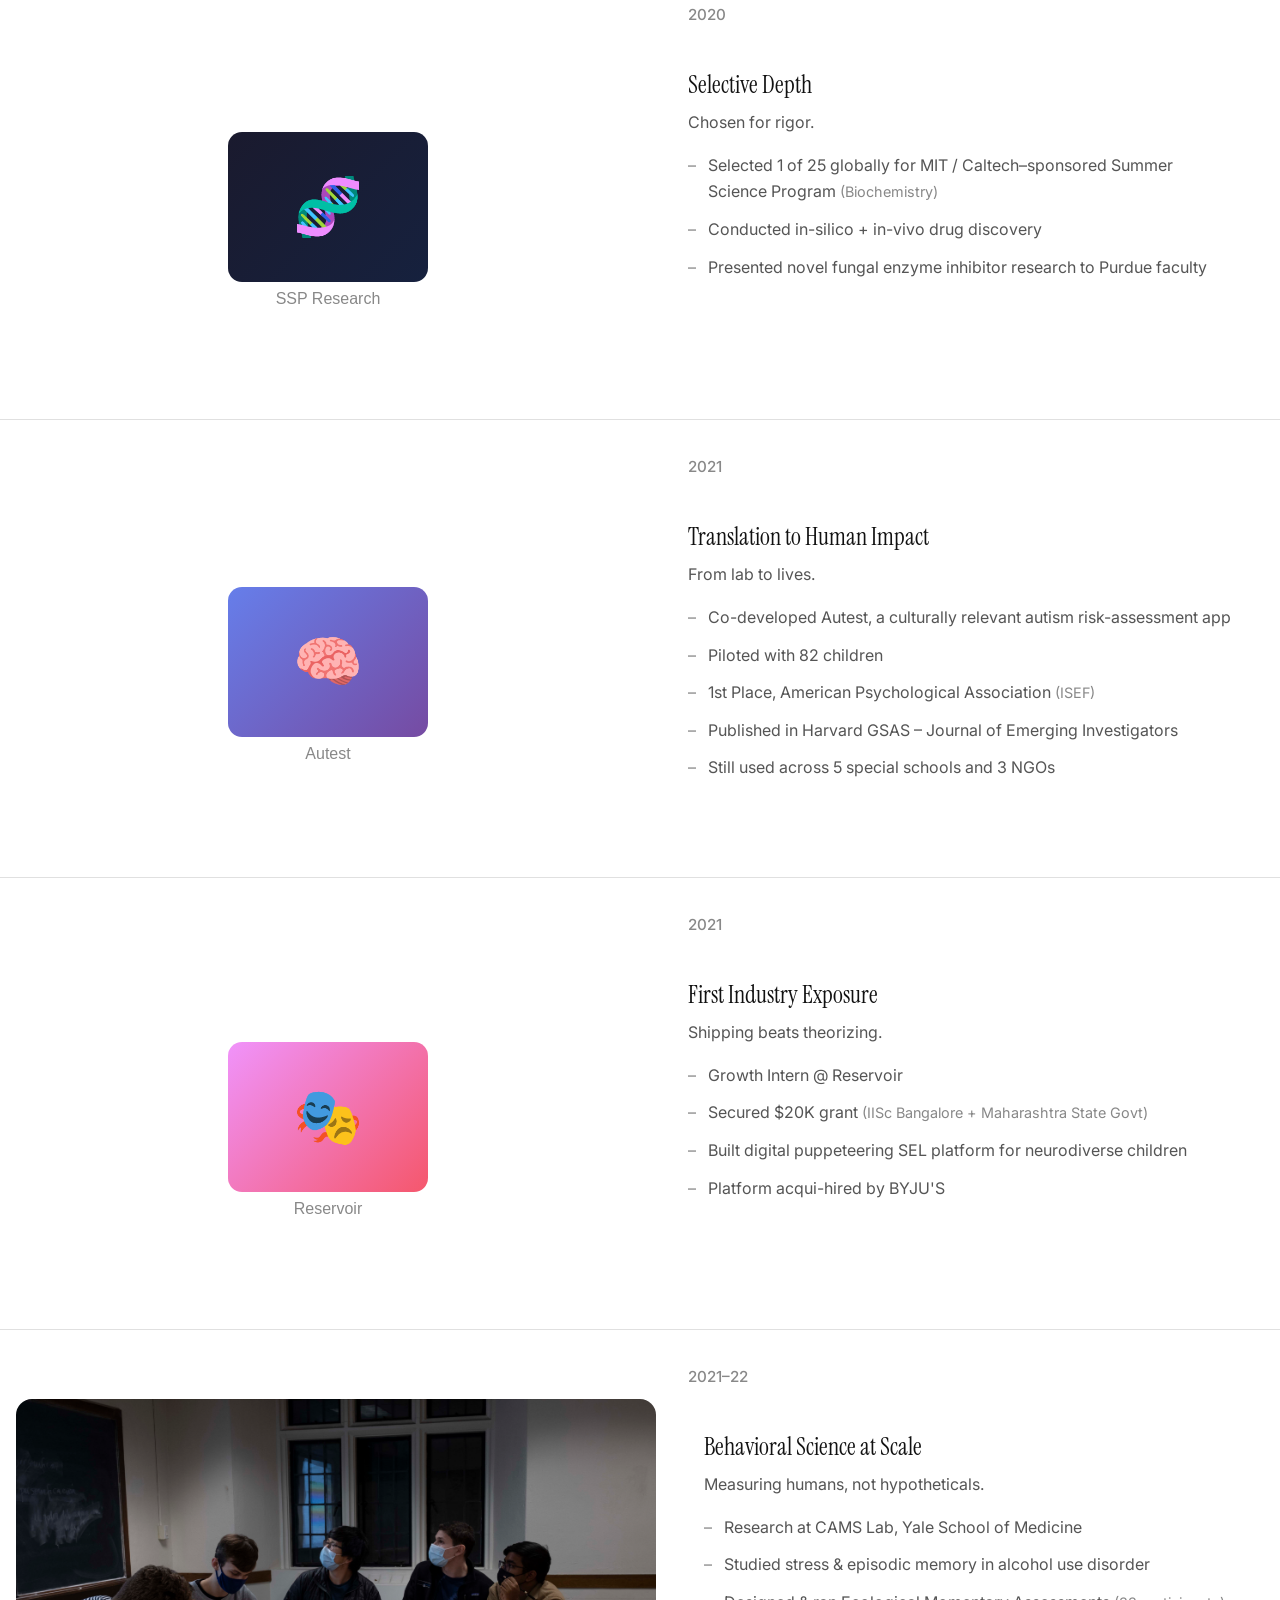
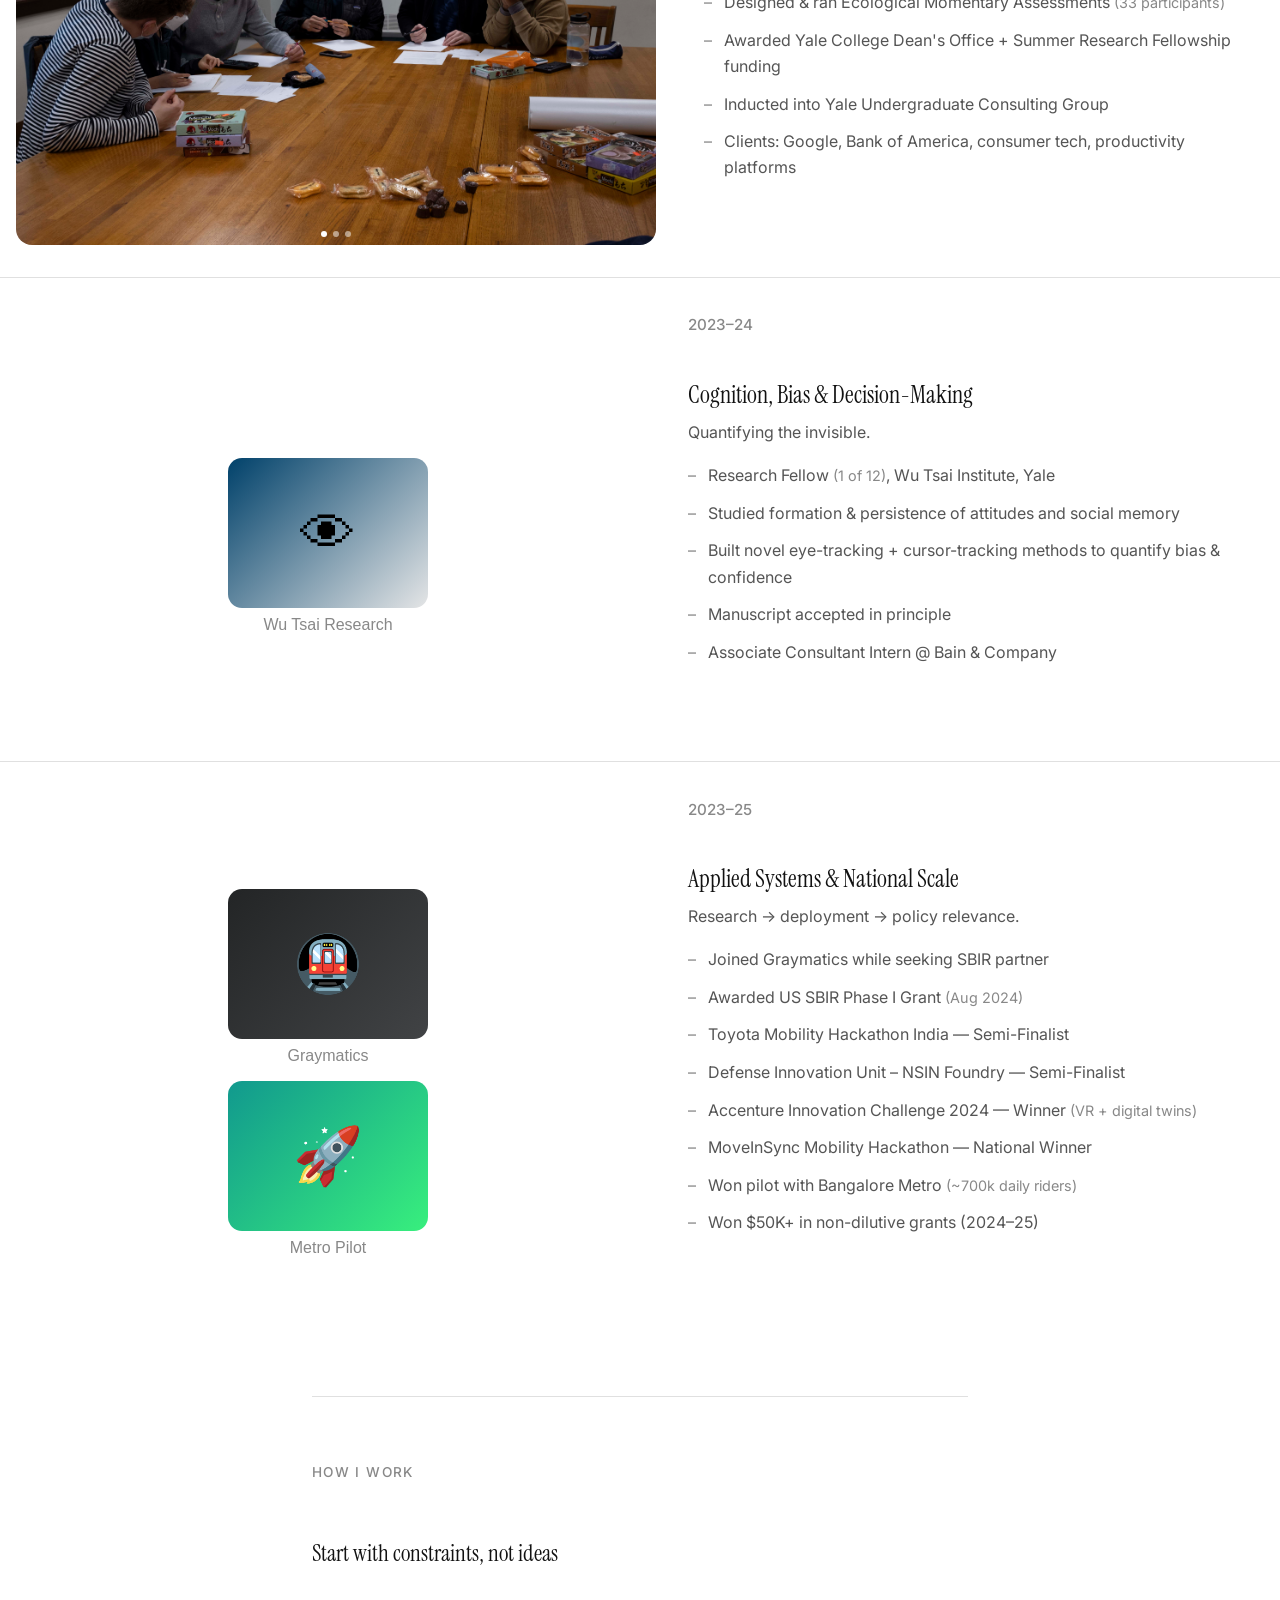
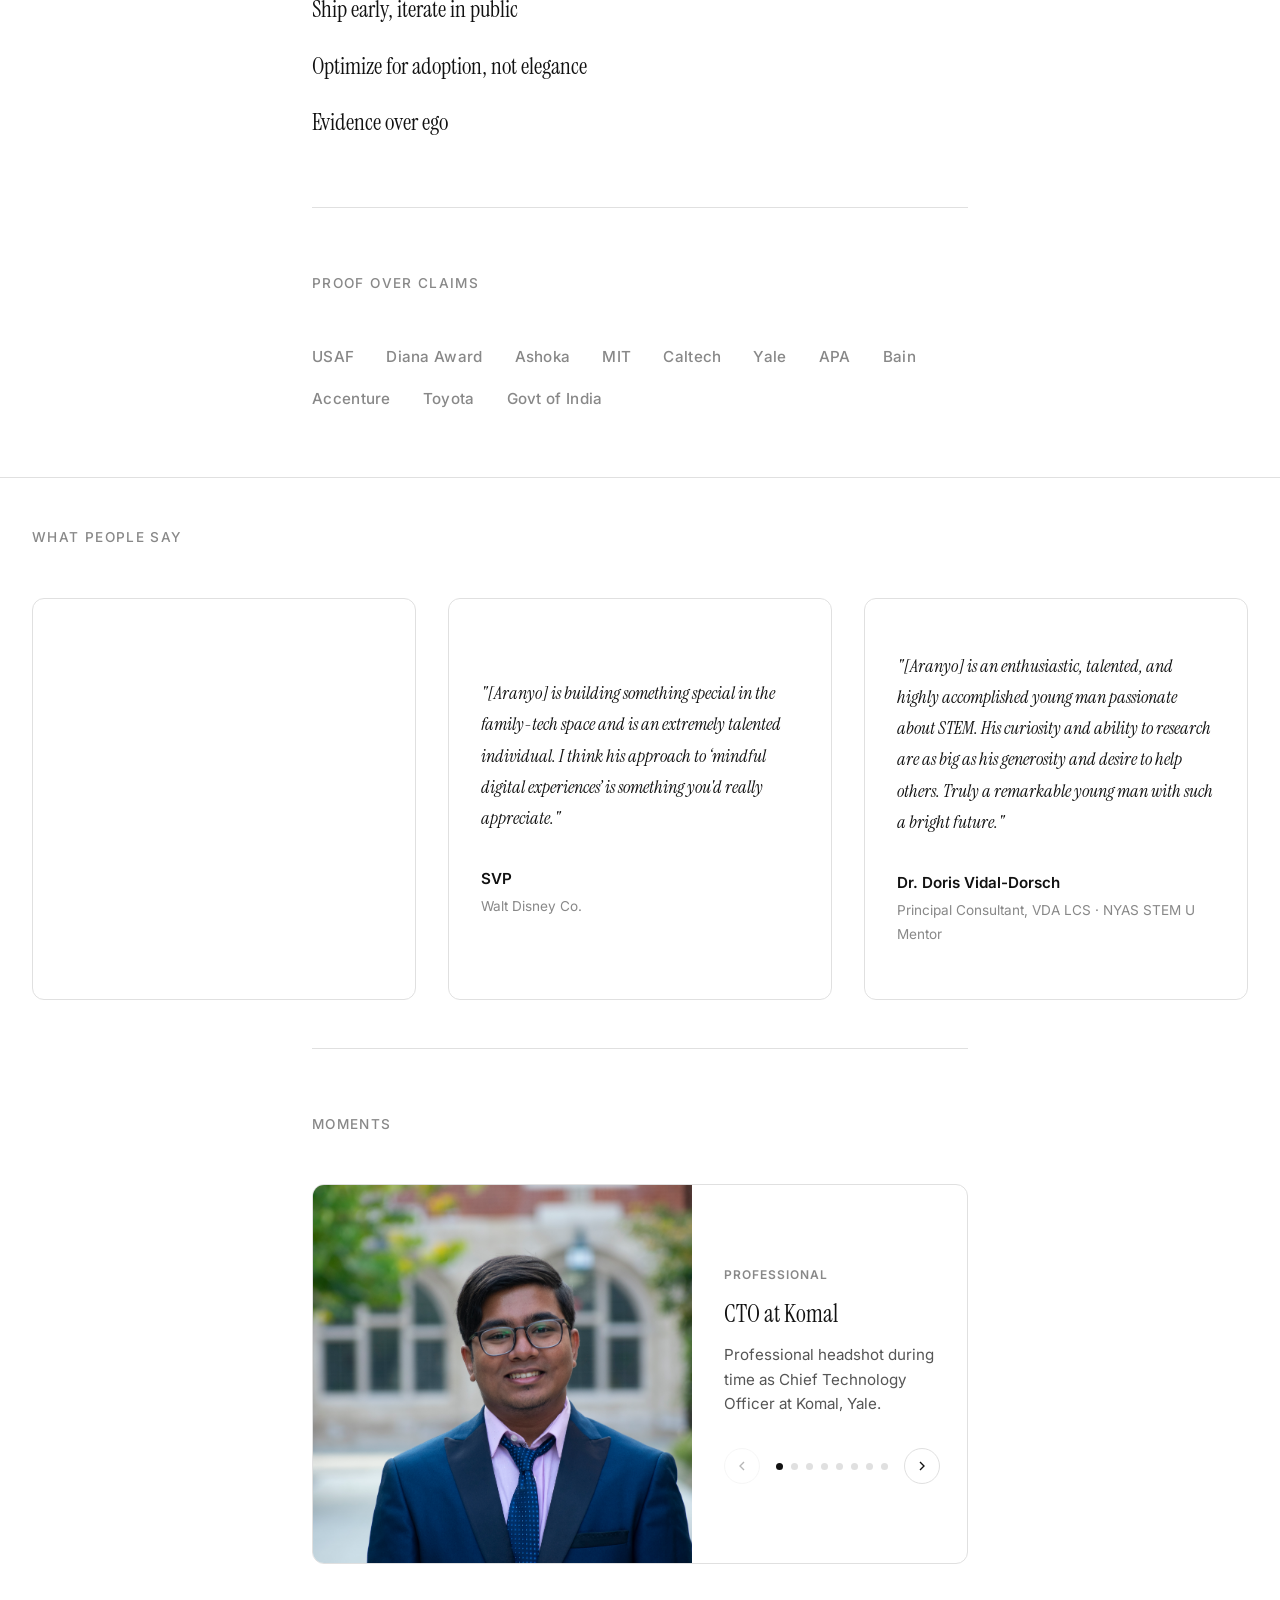
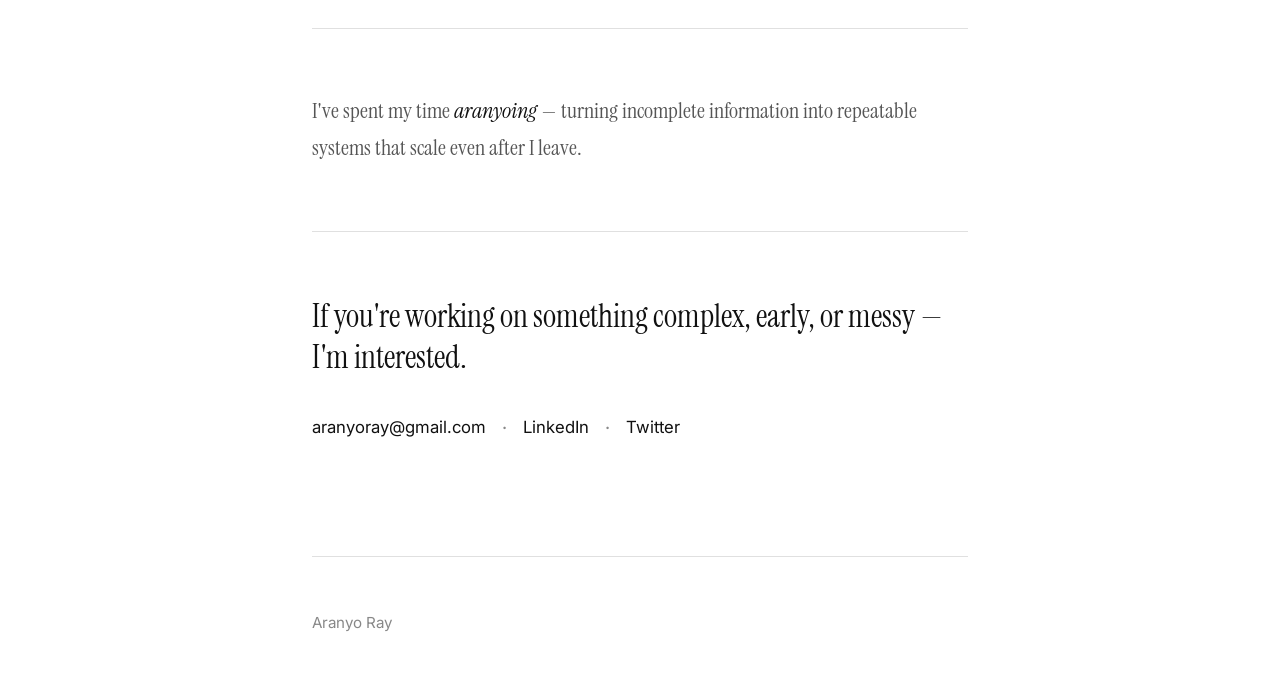
==== commit d7b7a1dd: "testimonials added" ====
--- a/index.html
+++ b/index.html
@@ -328,6 +328,34 @@
                 </div>
             </section>
 
+            <!-- Testimonials -->
+            <section class="testimonials-section">
+                <h2 class="section-label">What People Say</h2>
+                <div class="testimonials-grid">
+                    <div class="testimonial-embed">
+                        <iframe src="https://www.linkedin.com/embed/feed/update/urn:li:share:7408672073994182656" height="1237" width="504" frameborder="0" allowfullscreen="" title="Embedded post"></iframe>
+                    </div>
+                    <div class="testimonial-quote">
+                        <blockquote>
+                            <p>"[Aranyo] is building something special in the family-tech space and is an extremely talented individual. I think his approach to &lsquo;mindful digital experiences&rsquo; is something you'd really appreciate."</p>
+                        </blockquote>
+                        <div class="testimonial-attribution">
+                            <span class="testimonial-name">SVP</span>
+                            <span class="testimonial-role">Walt Disney Co.</span>
+                        </div>
+                    </div>
+                    <div class="testimonial-quote">
+                        <blockquote>
+                            <p>"[Aranyo] is an enthusiastic, talented, and highly accomplished young man passionate about STEM. His curiosity and ability to research are as big as his generosity and desire to help others. Truly a remarkable young man with such a bright future."</p>
+                        </blockquote>
+                        <div class="testimonial-attribution">
+                            <span class="testimonial-name">Dr. Doris Vidal-Dorsch</span>
+                            <span class="testimonial-role">Principal Consultant, VDA LCS &middot; NYAS STEM U Mentor</span>
+                        </div>
+                    </div>
+                </div>
+            </section>
+
             <!-- Photo Gallery -->
             <section class="gallery-section">
                 <h2 class="section-label">Moments</h2>
--- a/styles.css
+++ b/styles.css
@@ -12,9 +12,9 @@
     --space-xs: 0.5rem;
     --space-sm: 1rem;
     --space-md: 2rem;
-    --space-lg: 4rem;
-    --space-xl: 6rem;
-    --space-2xl: 10rem;
+    --space-lg: 3rem;
+    --space-xl: 4rem;
+    --space-2xl: 6rem;
 }
 
 /* ===== Dark Mode ===== */
@@ -231,7 +231,7 @@
 .year-block {
     display: grid;
     grid-template-columns: 1fr;
-    padding: var(--space-lg) 0;
+    padding: var(--space-md) 0;
     border-bottom: 1px solid var(--color-border);
     /* Break out to full viewport width */
     width: 100vw;
@@ -364,18 +364,17 @@
 }
 
 .project-cards--left .card-image {
-    width: 120px;
-    height: auto;
-    aspect-ratio: 4 / 3;
+    width: 200px;
+    height: 150px;
     border-radius: 14px;
 }
 
 .project-cards--left .card-emoji {
-    font-size: 2.5rem;
+    font-size: 3.5rem;
 }
 
 .project-cards--left .card-label {
-    font-size: 0.85rem;
+    font-size: 1rem;
 }
 
 .outcomes {
@@ -460,6 +459,100 @@
     font-weight: 500;
 }
 
+
+/* ===== Testimonials ===== */
+.testimonials-section {
+    padding: var(--space-lg) 0;
+    border-top: 1px solid var(--color-border);
+    width: 100vw;
+    margin-left: calc(-50vw + 50%);
+    padding-left: var(--space-md);
+    padding-right: var(--space-md);
+}
+
+.testimonials-grid {
+    display: grid;
+    grid-template-columns: repeat(3, 1fr);
+    gap: var(--space-md);
+    align-items: stretch;
+}
+
+.testimonial-embed {
+    border: 1px solid var(--color-border);
+    border-radius: 12px;
+    overflow: hidden;
+}
+
+.testimonial-embed iframe {
+    width: 100%;
+    height: 100%;
+    min-height: 400px;
+    border: none;
+    display: block;
+}
+
+.testimonial-quote {
+    border: 1px solid var(--color-border);
+    border-radius: 12px;
+    padding: var(--space-md);
+    display: flex;
+    flex-direction: column;
+    justify-content: center;
+}
+
+.testimonial-quote blockquote {
+    margin: 0;
+}
+
+.testimonial-quote blockquote p {
+    font-family: var(--font-serif);
+    font-size: 1.15rem;
+    font-style: italic;
+    line-height: 1.7;
+    color: var(--color-text);
+}
+
+.testimonial-attribution {
+    display: flex;
+    flex-direction: column;
+    gap: 0.15rem;
+    margin-top: var(--space-md);
+}
+
+.testimonial-name {
+    font-size: 0.95rem;
+    font-weight: 600;
+    color: var(--color-text);
+}
+
+.testimonial-role {
+    font-size: 0.85rem;
+    color: var(--color-text-tertiary);
+}
+
+.testimonial-image {
+    border: 1px solid var(--color-border);
+    border-radius: 12px;
+    overflow: hidden;
+}
+
+.testimonial-image img {
+    width: 100%;
+    height: auto;
+    display: block;
+}
+
+@media (max-width: 900px) {
+    .testimonials-grid {
+        grid-template-columns: 1fr;
+        max-width: 500px;
+        margin: 0 auto;
+    }
+
+    .testimonial-embed iframe {
+        min-height: 450px;
+    }
+}
 
 /* ===== Photo Gallery (Split Layout) ===== */
 .gallery-section {
@@ -1105,7 +1198,7 @@
     }
 
     .project-cards--left .card-emoji {
-        font-size: 1.4rem;
+        font-size: 1.75rem;
     }
 
     .project-cards--left .card-label {
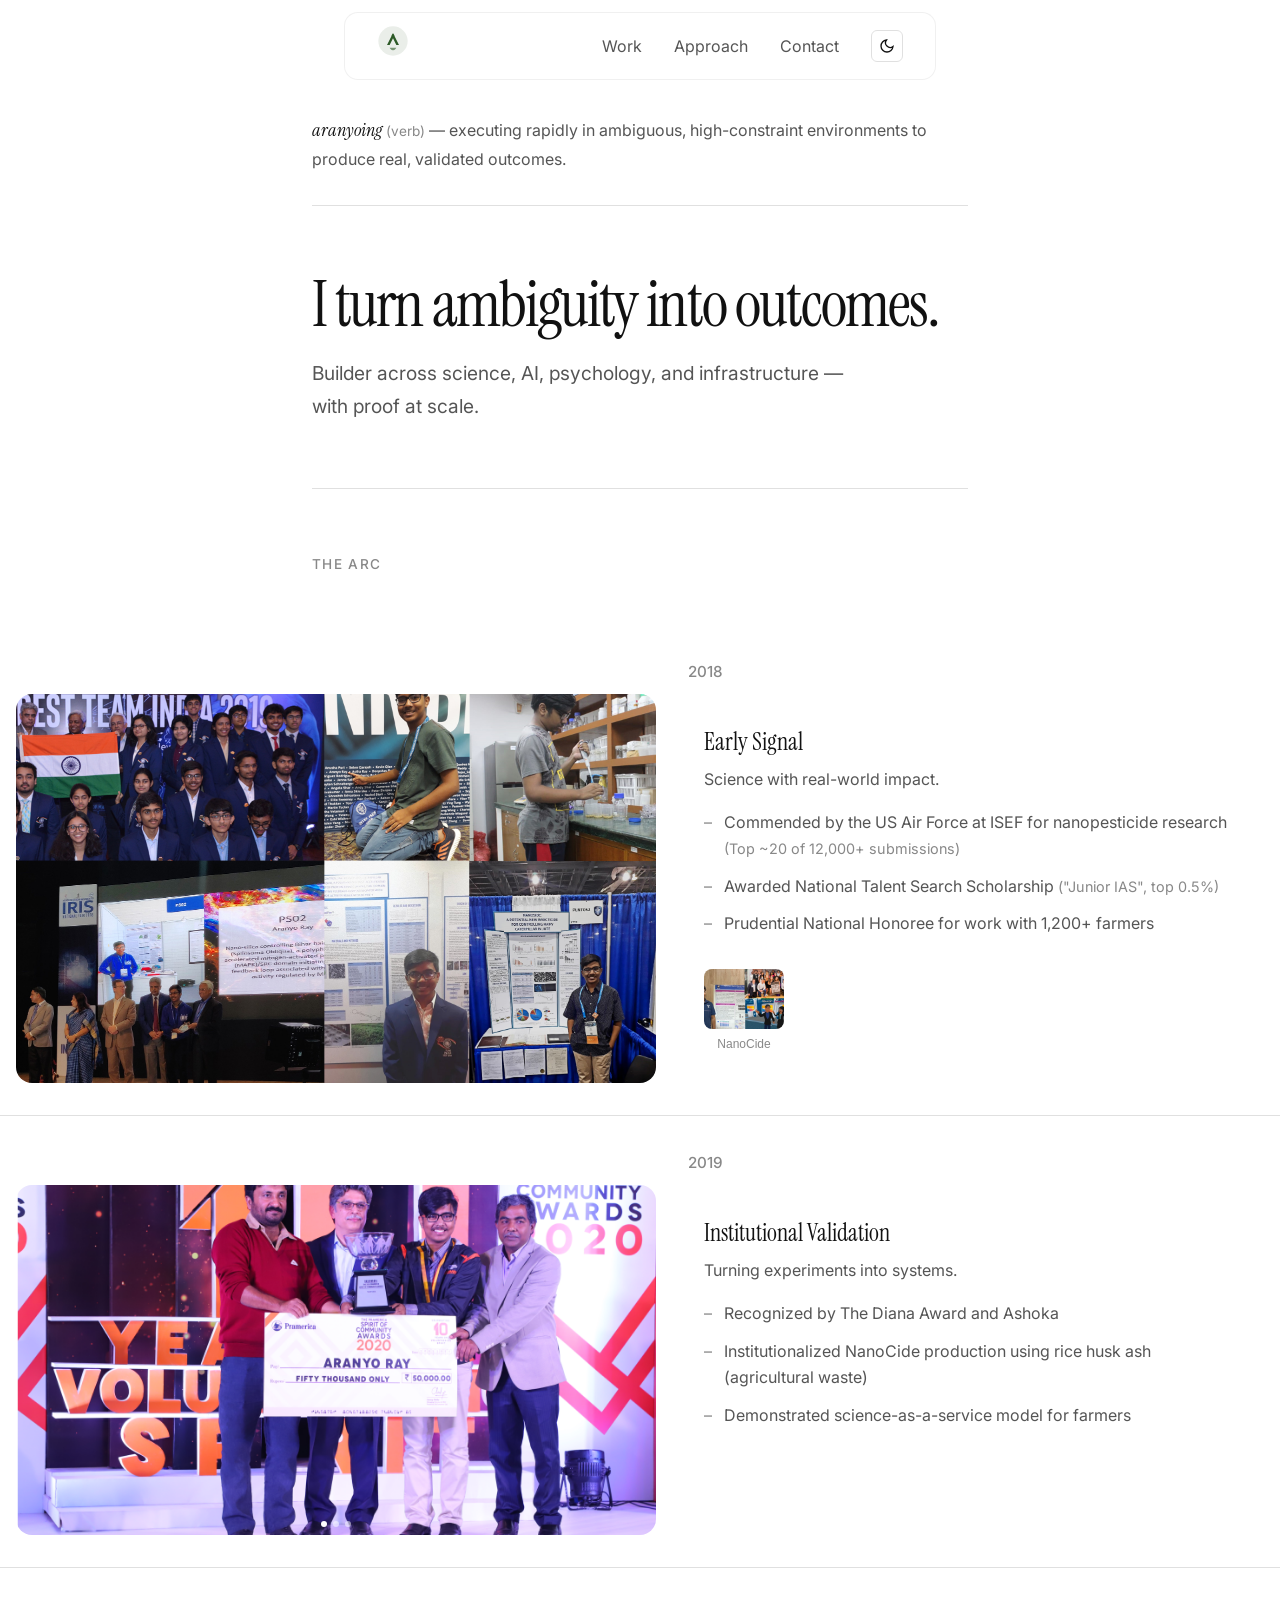
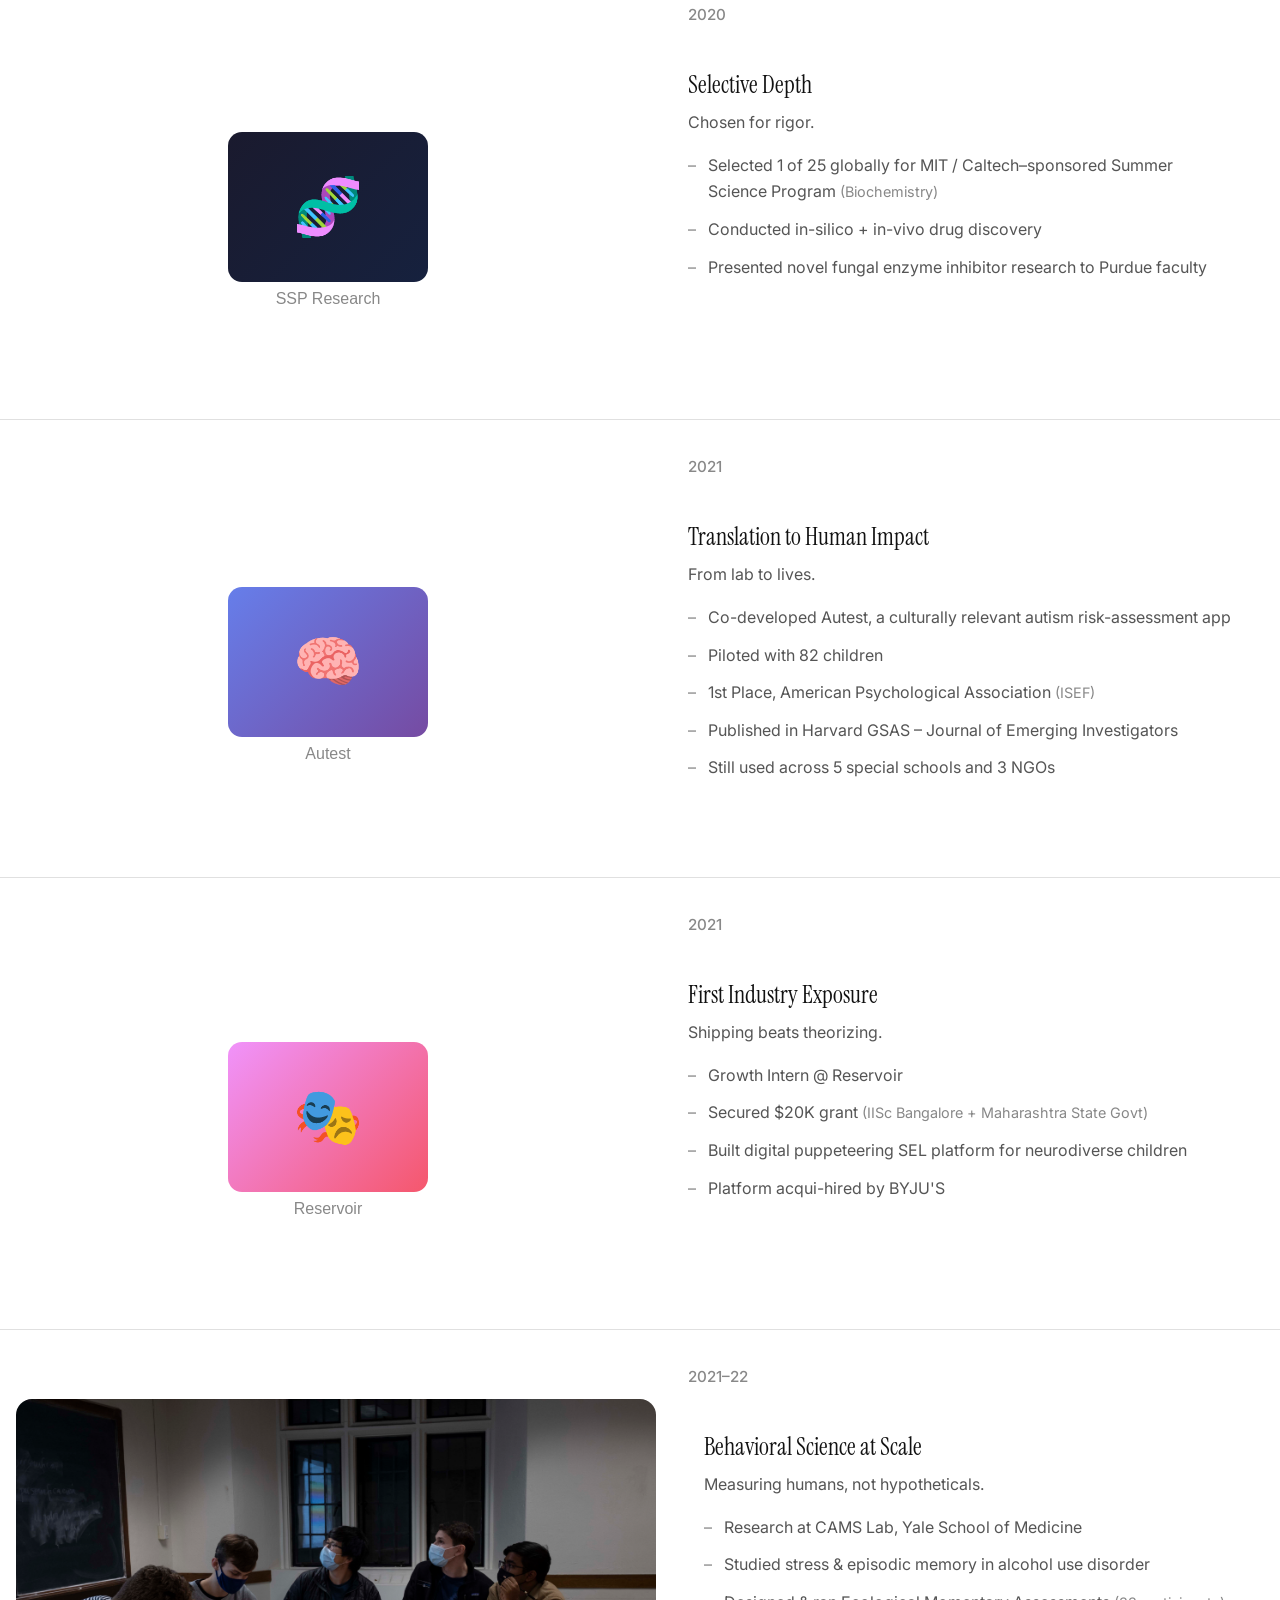
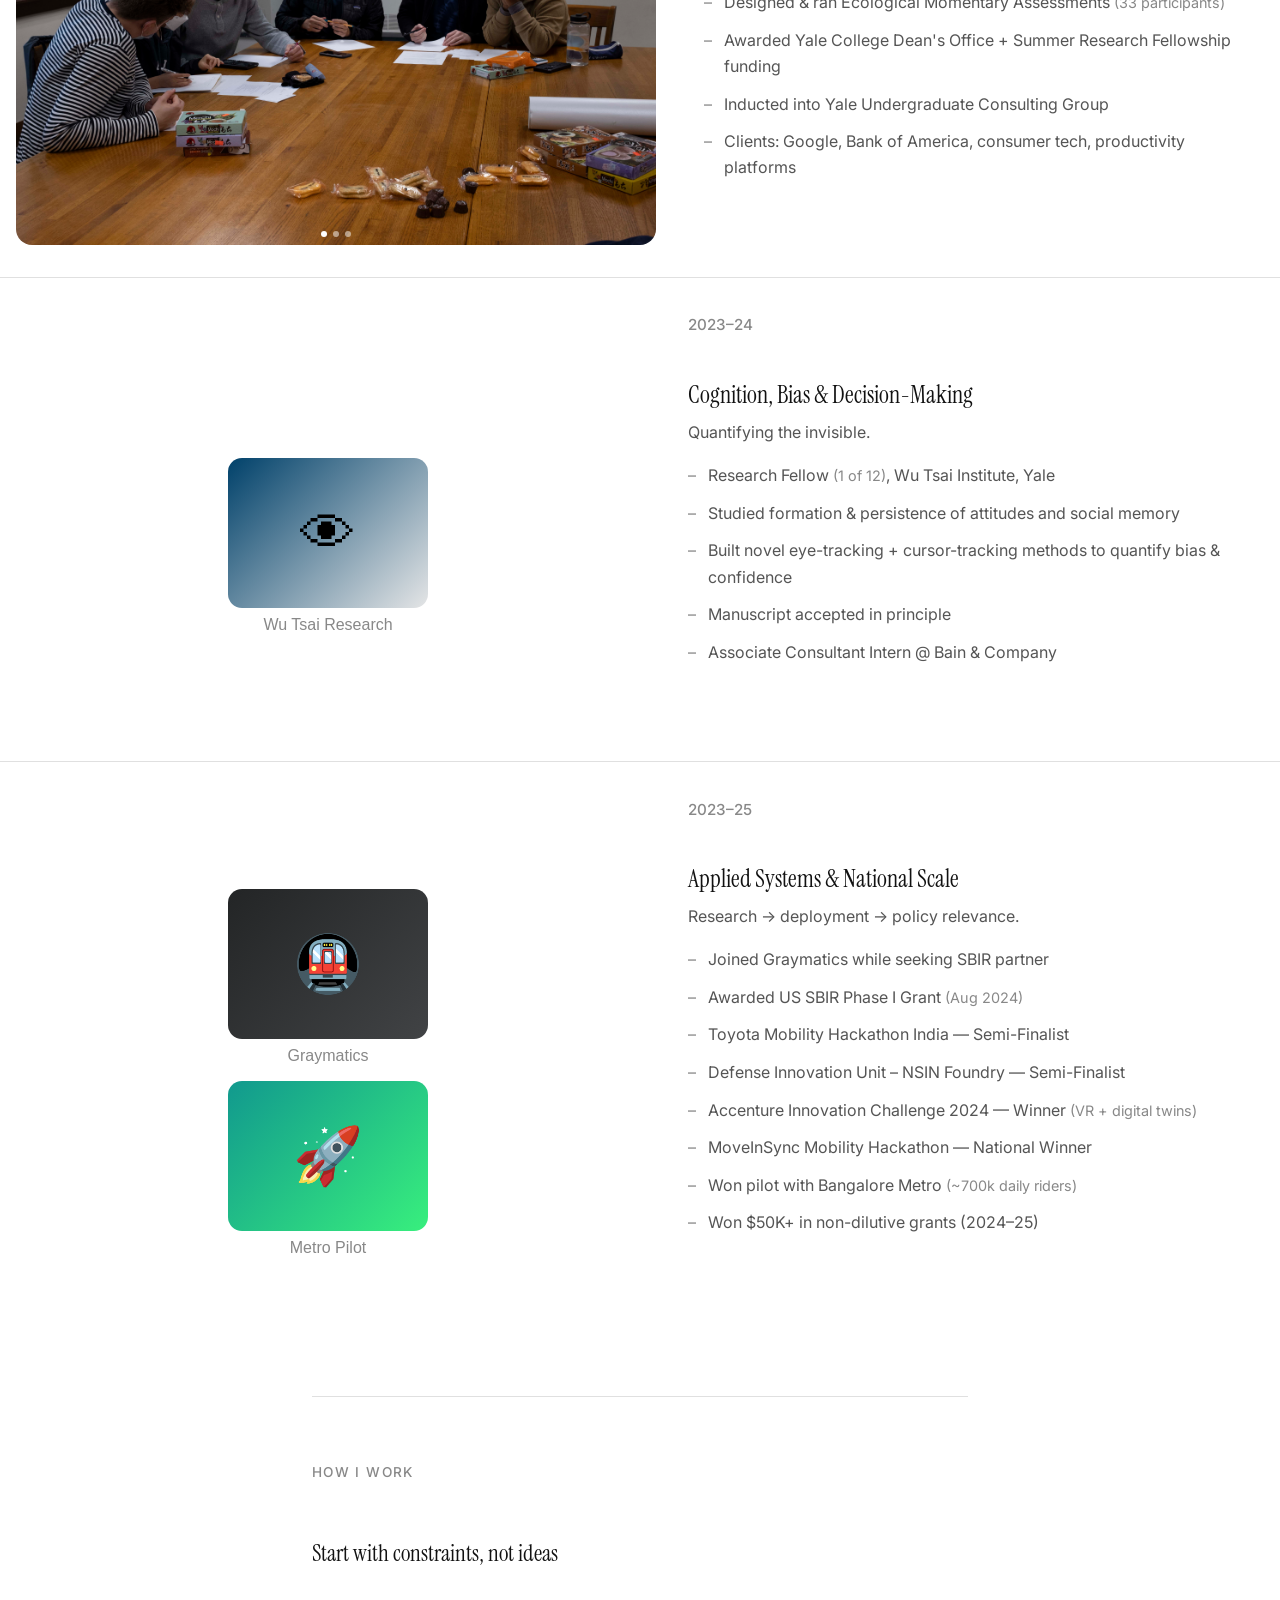
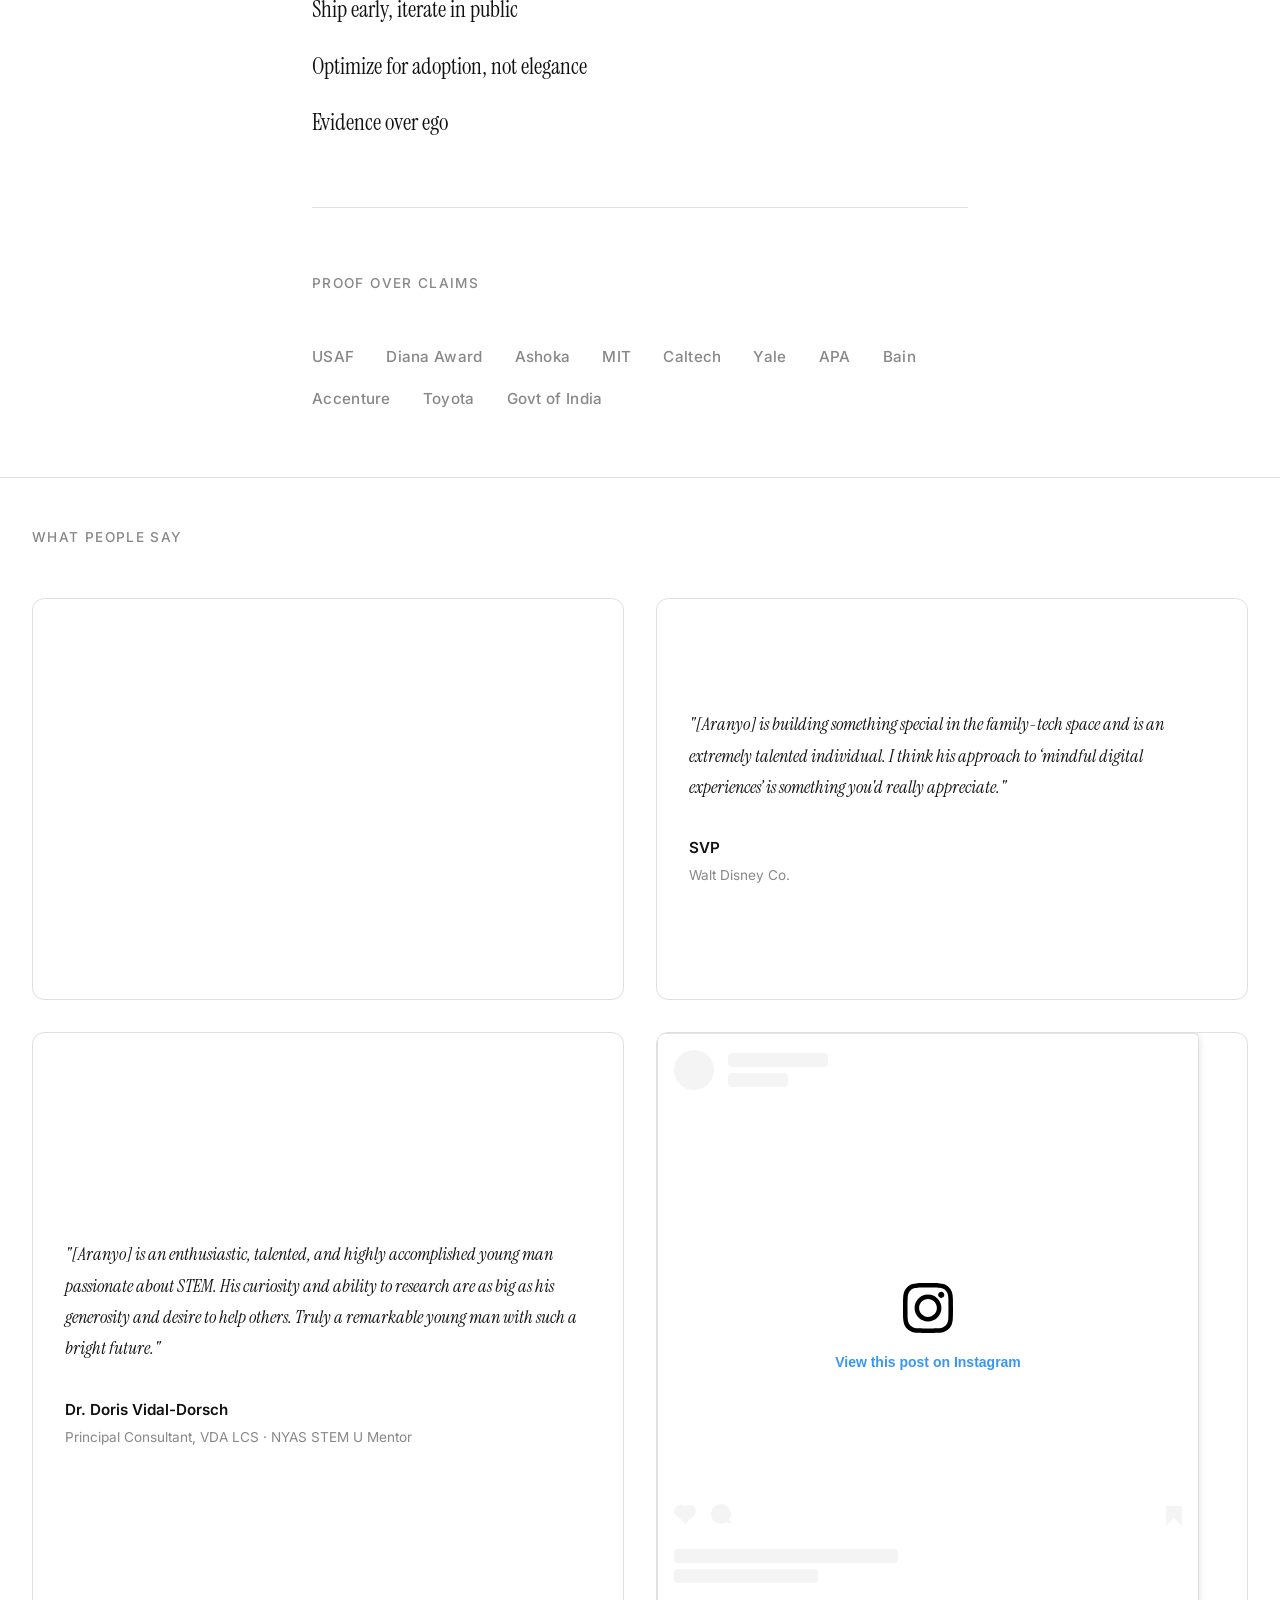
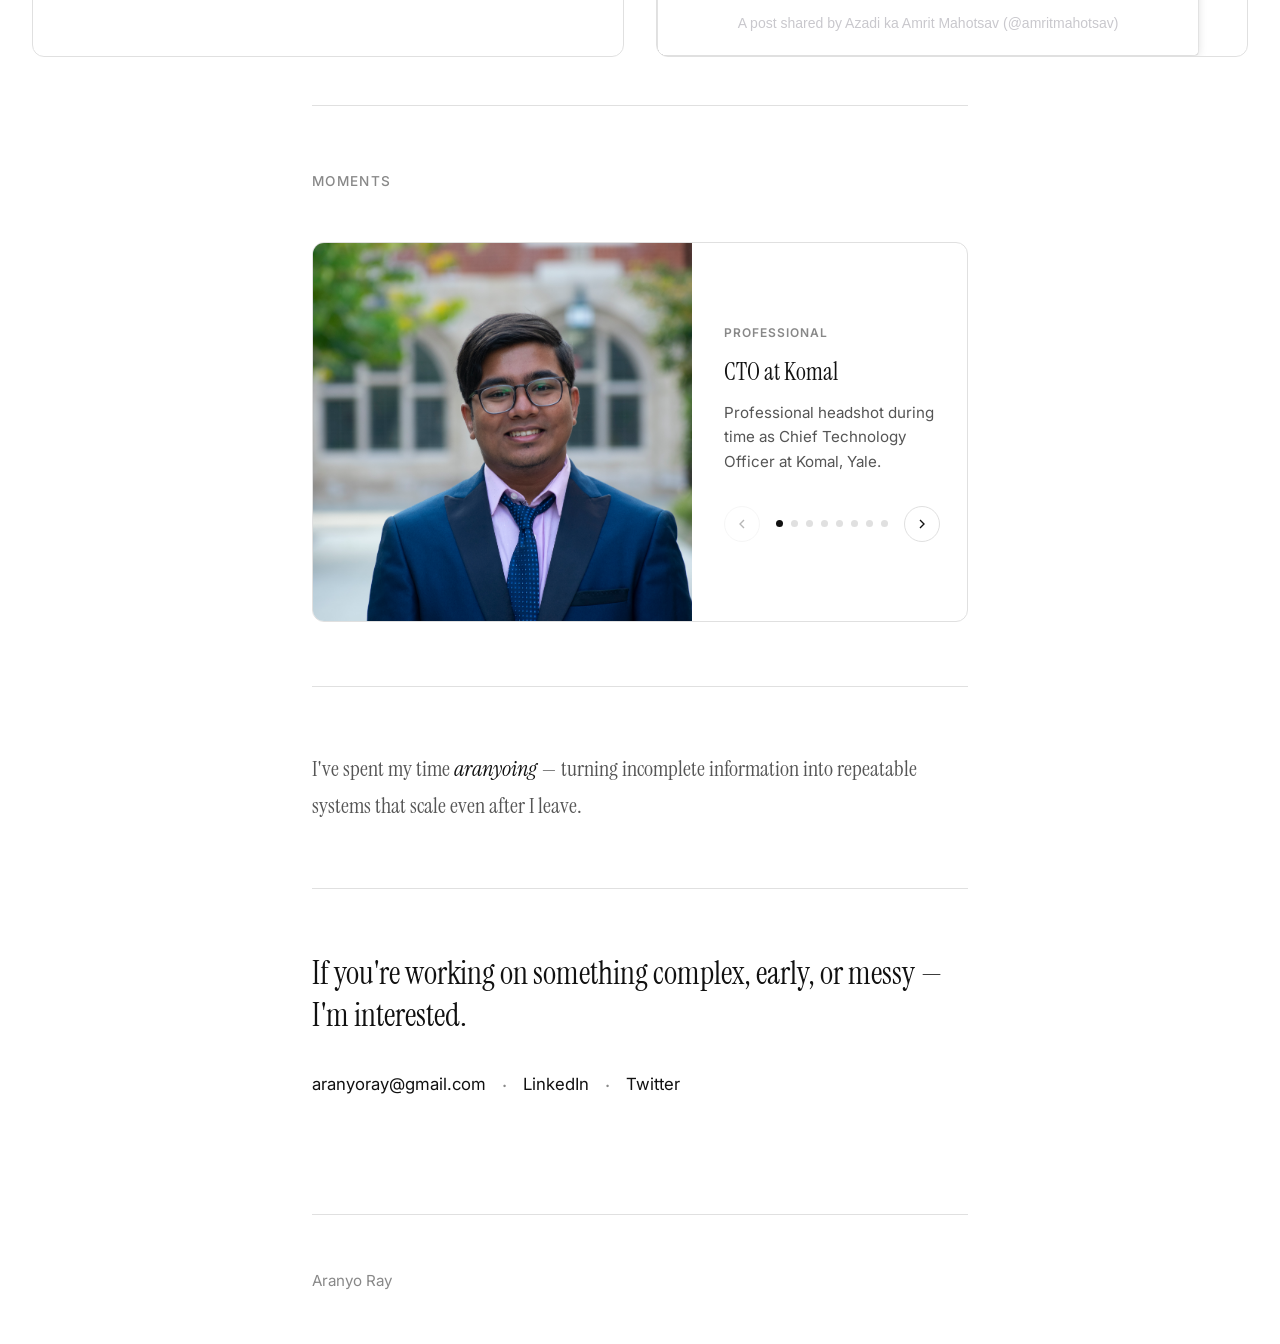
==== commit 1f44ae85: "testimonials updated" ====
--- a/index.html
+++ b/index.html
@@ -353,6 +353,10 @@
                             <span class="testimonial-role">Principal Consultant, VDA LCS &middot; NYAS STEM U Mentor</span>
                         </div>
                     </div>
+                    <div class="testimonial-embed">
+                        <blockquote class="instagram-media" data-instgrm-captioned data-instgrm-permalink="https://www.instagram.com/tv/CeLLSEaDuJa/?utm_source=ig_embed&amp;utm_campaign=loading" data-instgrm-version="14" style="background:#FFF; border:0; border-radius:3px; box-shadow:0 0 1px 0 rgba(0,0,0,0.5),0 1px 10px 0 rgba(0,0,0,0.15); margin:1px; max-width:540px; min-width:326px; padding:0; width:99.375%; width:-webkit-calc(100% - 2px); width:calc(100% - 2px);"><div style="padding:16px;"> <a href="https://www.instagram.com/tv/CeLLSEaDuJa/?utm_source=ig_embed&amp;utm_campaign=loading" style="background:#FFFFFF; line-height:0; padding:0 0; text-align:center; text-decoration:none; width:100%;" target="_blank"> <div style="display: flex; flex-direction: row; align-items: center;"> <div style="background-color: #F4F4F4; border-radius: 50%; flex-grow: 0; height: 40px; margin-right: 14px; width: 40px;"></div> <div style="display: flex; flex-direction: column; flex-grow: 1; justify-content: center;"> <div style="background-color: #F4F4F4; border-radius: 4px; flex-grow: 0; height: 14px; margin-bottom: 6px; width: 100px;"></div> <div style="background-color: #F4F4F4; border-radius: 4px; flex-grow: 0; height: 14px; width: 60px;"></div></div></div><div style="padding: 19% 0;"></div> <div style="display:block; height:50px; margin:0 auto 12px; width:50px;"><svg width="50px" height="50px" viewBox="0 0 60 60" version="1.1" xmlns="https://www.w3.org/2000/svg" xmlns:xlink="https://www.w3.org/1999/xlink"><g stroke="none" stroke-width="1" fill="none" fill-rule="evenodd"><g transform="translate(-511.000000, -20.000000)" fill="#000000"><g><path d="M556.869,30.41 C554.814,30.41 553.148,32.076 553.148,34.131 C553.148,36.186 554.814,37.852 556.869,37.852 C558.924,37.852 560.59,36.186 560.59,34.131 C560.59,32.076 558.924,30.41 556.869,30.41 M541,60.657 C535.114,60.657 530.342,55.887 530.342,50 C530.342,44.114 535.114,39.342 541,39.342 C546.887,39.342 551.658,44.114 551.658,50 C551.658,55.887 546.887,60.657 541,60.657 M541,33.886 C532.1,33.886 524.886,41.1 524.886,50 C524.886,58.899 532.1,66.113 541,66.113 C549.9,66.113 557.115,58.899 557.115,50 C557.115,41.1 549.9,33.886 541,33.886 M565.378,62.101 C565.244,65.022 564.756,66.606 564.346,67.663 C563.803,69.06 563.154,70.057 562.106,71.106 C561.058,72.155 560.06,72.803 558.662,73.347 C557.607,73.757 556.021,74.244 553.102,74.378 C549.944,74.521 548.997,74.552 541,74.552 C533.003,74.552 532.056,74.521 528.898,74.378 C525.979,74.244 524.393,73.757 523.338,73.347 C521.94,72.803 520.942,72.155 519.894,71.106 C518.846,70.057 518.197,69.06 517.654,67.663 C517.244,66.606 516.755,65.022 516.623,62.101 C516.479,58.943 516.448,57.996 516.448,50 C516.448,42.003 516.479,41.056 516.623,37.899 C516.755,34.978 517.244,33.391 517.654,32.338 C518.197,30.938 518.846,29.942 519.894,28.894 C520.942,27.846 521.94,27.196 523.338,26.654 C524.393,26.244 525.979,25.756 528.898,25.623 C532.057,25.479 533.004,25.448 541,25.448 C548.997,25.448 549.943,25.479 553.102,25.623 C556.021,25.756 557.607,26.244 558.662,26.654 C560.06,27.196 561.058,27.846 562.106,28.894 C563.154,29.942 563.803,30.938 564.346,32.338 C564.756,33.391 565.244,34.978 565.378,37.899 C565.522,41.056 565.552,42.003 565.552,50 C565.552,57.996 565.522,58.943 565.378,62.101 M570.82,37.631 C570.674,34.438 570.167,32.258 569.425,30.349 C568.659,28.377 567.633,26.702 565.965,25.035 C564.297,23.368 562.623,22.342 560.652,21.575 C558.743,20.834 556.562,20.326 553.369,20.18 C550.169,20.033 549.148,20 541,20 C532.853,20 531.831,20.033 528.631,20.18 C525.438,20.326 523.257,20.834 521.349,21.575 C519.376,22.342 517.703,23.368 516.035,25.035 C514.368,26.702 513.342,28.377 512.574,30.349 C511.834,32.258 511.326,34.438 511.181,37.631 C511.035,40.831 511,41.851 511,50 C511,58.147 511.035,59.17 511.181,62.369 C511.326,65.562 511.834,67.743 512.574,69.651 C513.342,71.625 514.368,73.296 516.035,74.965 C517.703,76.634 519.376,77.658 521.349,78.425 C523.257,79.167 525.438,79.673 528.631,79.82 C531.831,79.965 532.853,80.001 541,80.001 C549.148,80.001 550.169,79.965 553.369,79.82 C556.562,79.673 558.743,79.167 560.652,78.425 C562.623,77.658 564.297,76.634 565.965,74.965 C567.633,73.296 568.659,71.625 569.425,69.651 C570.167,67.743 570.674,65.562 570.82,62.369 C570.966,59.17 571,58.147 571,50 C571,41.851 570.966,40.831 570.82,37.631"></path></g></g></g></svg></div><div style="padding-top: 8px;"> <div style="color:#3897f0; font-family:Arial,sans-serif; font-size:14px; font-style:normal; font-weight:550; line-height:18px;">View this post on Instagram</div></div><div style="padding: 12.5% 0;"></div> <div style="display: flex; flex-direction: row; margin-bottom: 14px; align-items: center;"><div> <div style="background-color: #F4F4F4; border-radius: 50%; height: 12.5px; width: 12.5px; transform: translateX(0px) translateY(7px);"></div> <div style="background-color: #F4F4F4; height: 12.5px; transform: rotate(-45deg) translateX(3px) translateY(1px); width: 12.5px; flex-grow: 0; margin-right: 14px; margin-left: 2px;"></div> <div style="background-color: #F4F4F4; border-radius: 50%; height: 12.5px; width: 12.5px; transform: translateX(9px) translateY(-18px);"></div></div><div style="margin-left: 8px;"> <div style="background-color: #F4F4F4; border-radius: 50%; flex-grow: 0; height: 20px; width: 20px;"></div> <div style="width: 0; height: 0; border-top: 2px solid transparent; border-left: 6px solid #f4f4f4; border-bottom: 2px solid transparent; transform: translateX(16px) translateY(-4px) rotate(30deg)"></div></div><div style="margin-left: auto;"> <div style="width: 0px; border-top: 8px solid #F4F4F4; border-right: 8px solid transparent; transform: translateY(16px);"></div> <div style="background-color: #F4F4F4; flex-grow: 0; height: 12px; width: 16px; transform: translateY(-4px);"></div> <div style="width: 0; height: 0; border-top: 8px solid #F4F4F4; border-left: 8px solid transparent; transform: translateY(-4px) translateX(8px);"></div></div></div> <div style="display: flex; flex-direction: column; flex-grow: 1; justify-content: center; margin-bottom: 24px;"> <div style="background-color: #F4F4F4; border-radius: 4px; flex-grow: 0; height: 14px; margin-bottom: 6px; width: 224px;"></div> <div style="background-color: #F4F4F4; border-radius: 4px; flex-grow: 0; height: 14px; width: 144px;"></div></div></a><p style="color:#c9c8cd; font-family:Arial,sans-serif; font-size:14px; line-height:17px; margin-bottom:0; margin-top:8px; overflow:hidden; padding:8px 0 7px; text-align:center; text-overflow:ellipsis; white-space:nowrap;"><a href="https://www.instagram.com/tv/CeLLSEaDuJa/?utm_source=ig_embed&amp;utm_campaign=loading" style="color:#c9c8cd; font-family:Arial,sans-serif; font-size:14px; font-style:normal; font-weight:normal; line-height:17px; text-decoration:none;" target="_blank">A post shared by Azadi ka Amrit Mahotsav (@amritmahotsav)</a></p></div></blockquote>
+                        <script async src="//www.instagram.com/embed.js"></script>
+                    </div>
                 </div>
             </section>
 
--- a/styles.css
+++ b/styles.css
@@ -472,7 +472,7 @@
 
 .testimonials-grid {
     display: grid;
-    grid-template-columns: repeat(3, 1fr);
+    grid-template-columns: repeat(2, 1fr);
     gap: var(--space-md);
     align-items: stretch;
 }
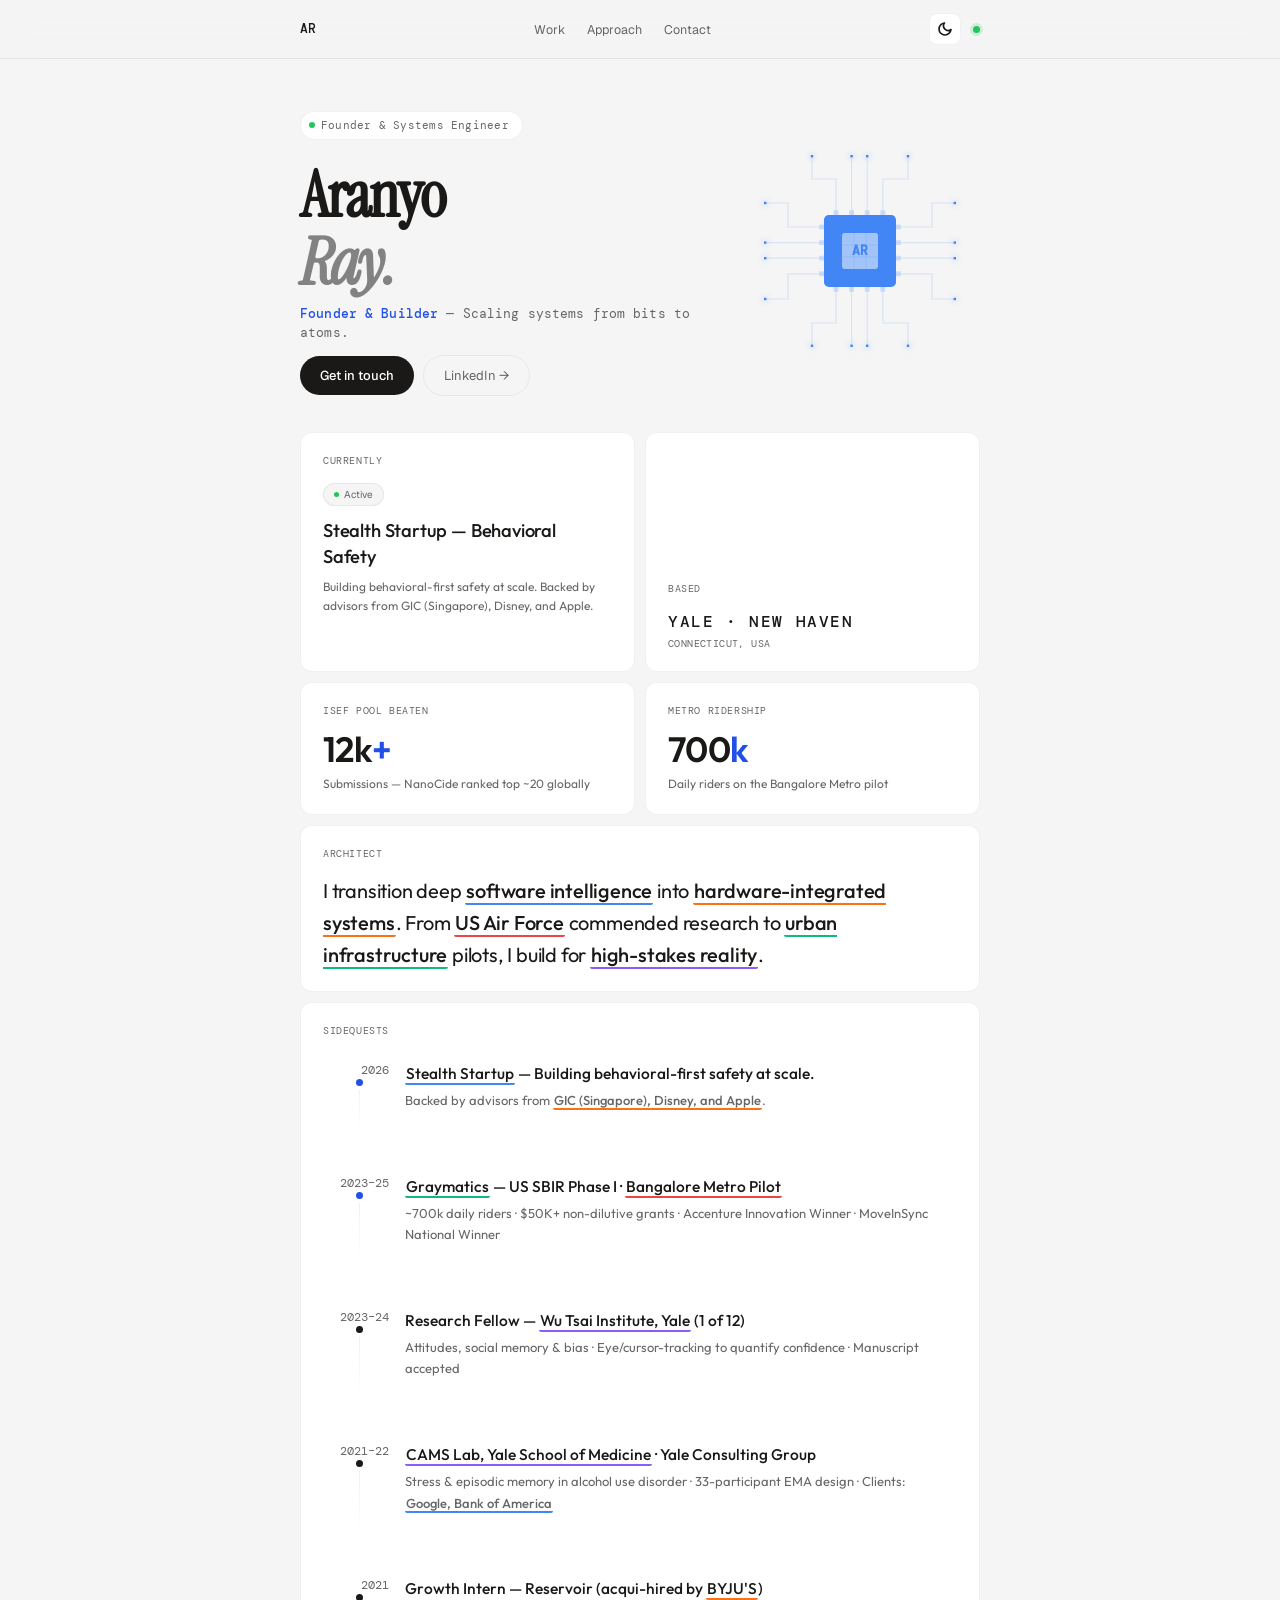
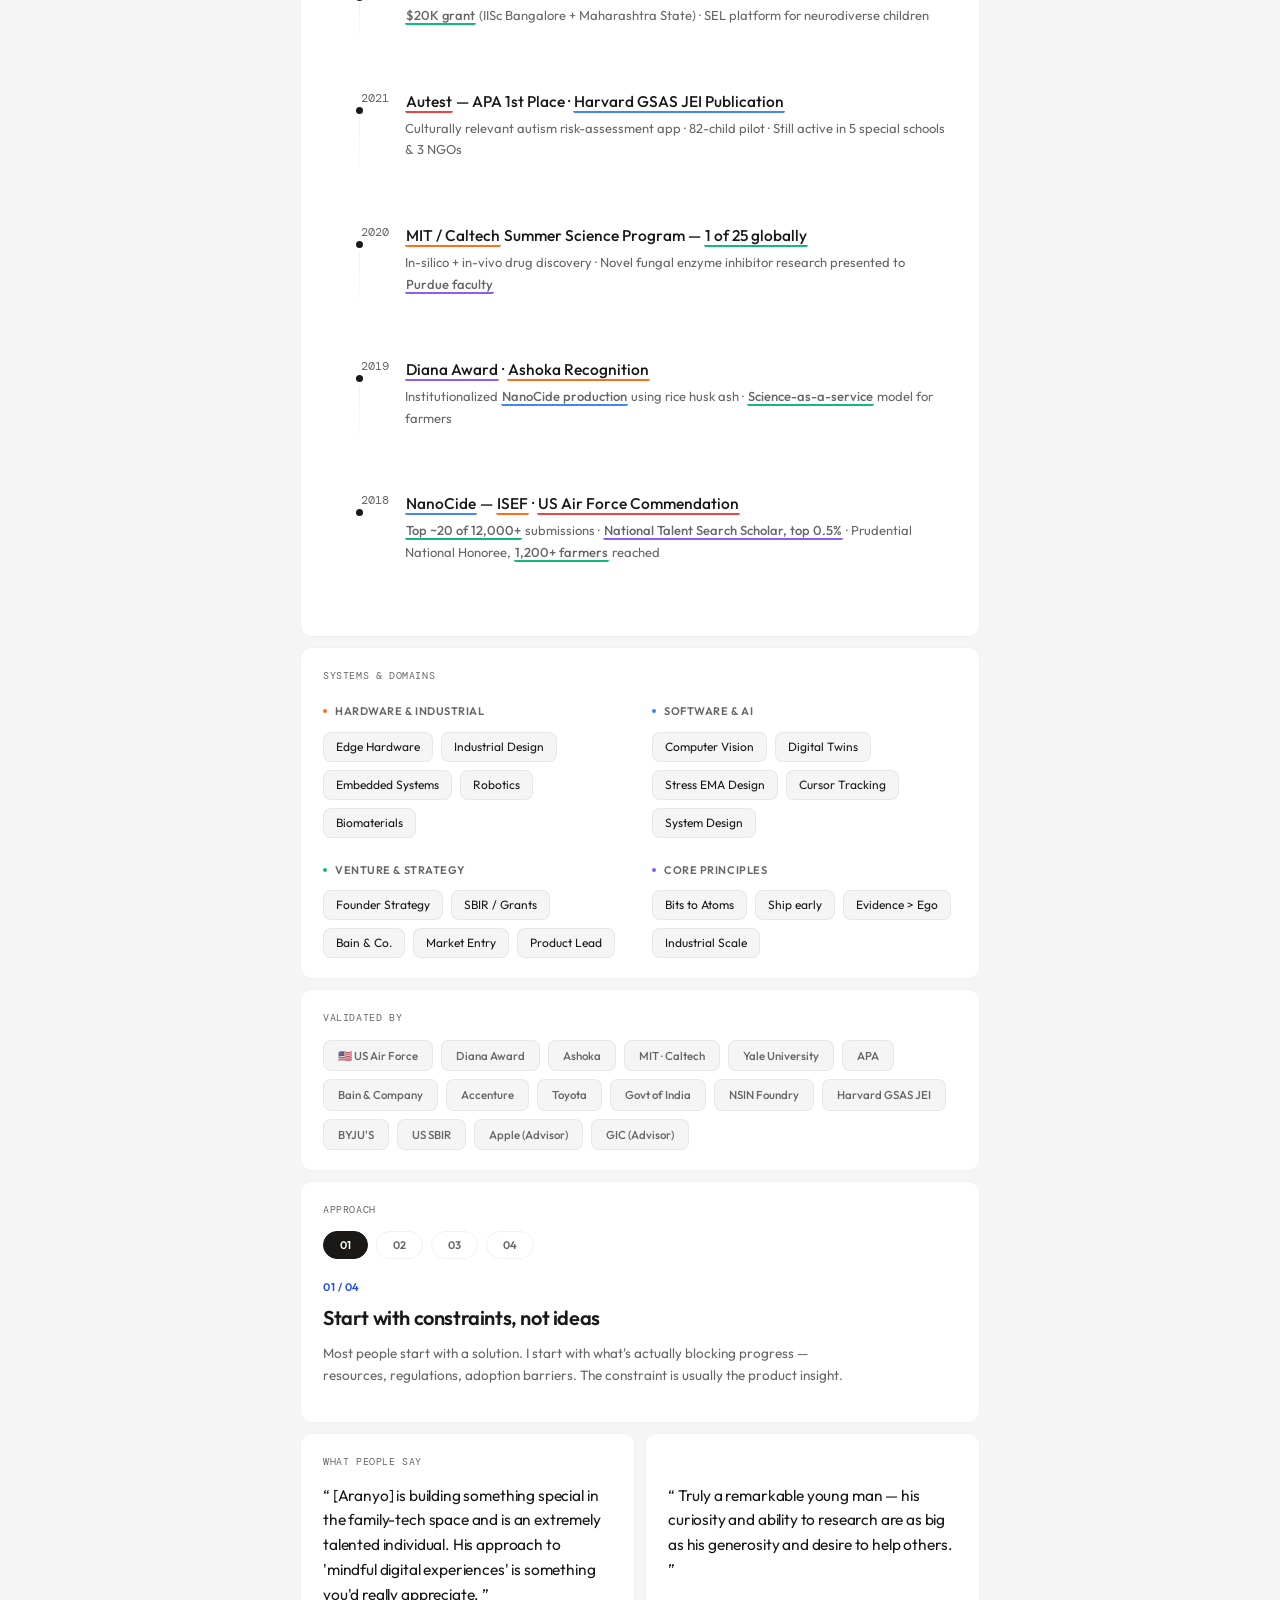
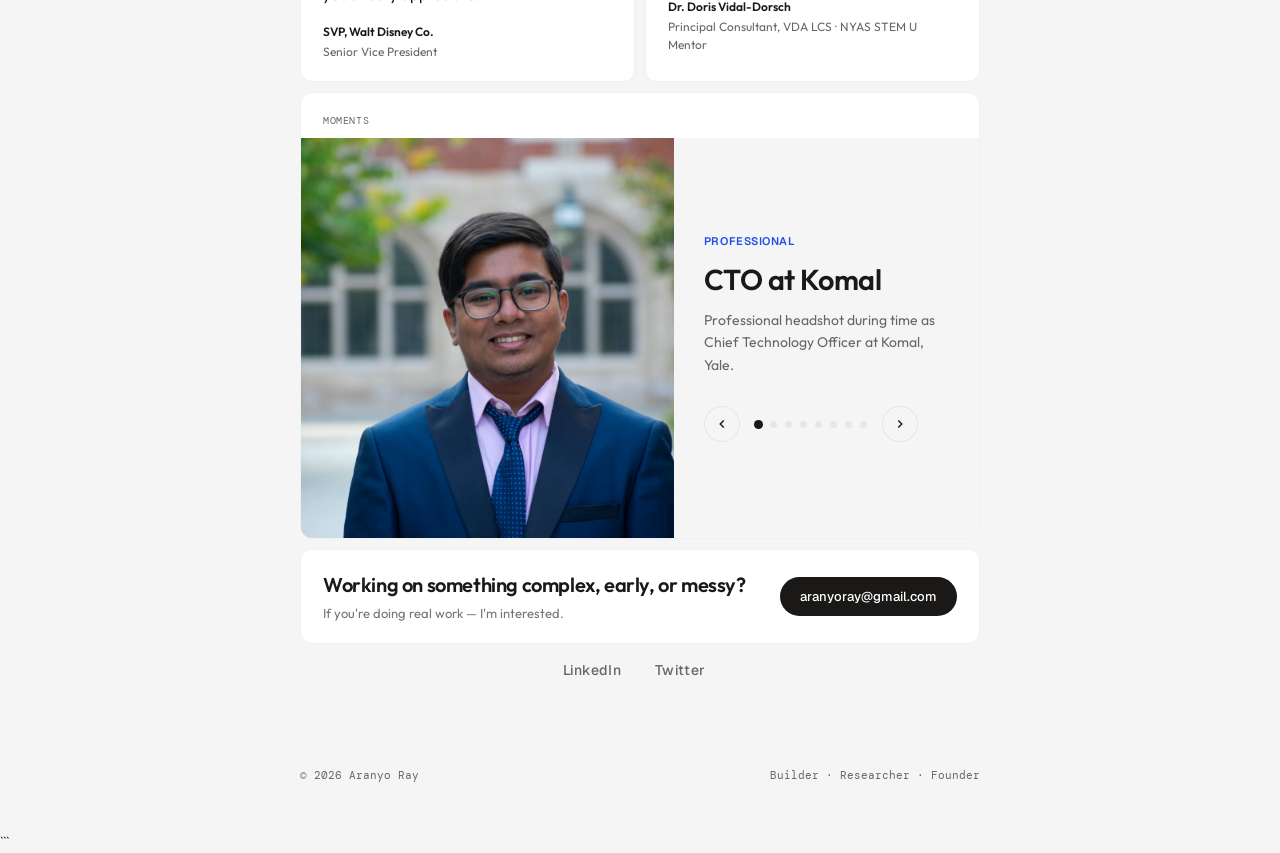
==== commit 6418d64e: "redesigned the whole website" ====
--- a/index.html
+++ b/index.html
@@ -1,491 +1,1404 @@
 <!DOCTYPE html>
 <html lang="en">
 <head>
-    <meta charset="UTF-8">
-    <meta name="viewport" content="width=device-width, initial-scale=1.0">
-
-    <!-- Primary Meta Tags -->
-    <title>Aranyo Ray — Builder & Researcher</title>
-    <meta name="title" content="Aranyo Ray — Builder & Researcher">
-    <meta name="description" content="I turn ambiguity into outcomes. Builder across science, AI, psychology, and infrastructure — with proof at scale.">
-    <meta name="author" content="Aranyo Ray">
-    <meta name="robots" content="index, follow">
-    <link rel="canonical" href="https://aranyoray.github.io/">
-
-    <!-- Open Graph / Facebook -->
-    <meta property="og:type" content="website">
-    <meta property="og:url" content="https://aranyoray.github.io/">
-    <meta property="og:title" content="Aranyo Ray — Builder & Researcher">
-    <meta property="og:description" content="I turn ambiguity into outcomes. Builder across science, AI, psychology, and infrastructure — with proof at scale.">
-    <meta property="og:image" content="https://aranyoray.github.io/images/og-image.png">
-    <meta property="og:image:width" content="1200">
-    <meta property="og:image:height" content="630">
-    <meta property="og:site_name" content="Aranyo Ray">
-
-    <!-- Twitter -->
-    <meta property="twitter:card" content="summary_large_image">
-    <meta property="twitter:url" content="https://aranyoray.github.io/">
-    <meta property="twitter:title" content="Aranyo Ray — Builder & Researcher">
-    <meta property="twitter:description" content="I turn ambiguity into outcomes. Builder across science, AI, psychology, and infrastructure — with proof at scale.">
-    <meta property="twitter:image" content="https://aranyoray.github.io/images/og-image.png">
-    <meta property="twitter:creator" content="@AranyoRay">
-
-    <!-- Favicon -->
-    <link rel="icon" type="image/png" href="/favicon.png">
-    <link rel="apple-touch-icon" href="/favicon.png">
-
-    <!-- Stylesheets -->
-    <link rel="stylesheet" href="styles.css">
-    <link rel="preconnect" href="https://fonts.googleapis.com">
-    <link rel="preconnect" href="https://fonts.gstatic.com" crossorigin>
-    <link href="https://fonts.googleapis.com/css2?family=Instrument+Serif:ital@0;1&family=Inter:wght@300;400;500;600&display=swap" rel="stylesheet">
+<meta charset="UTF-8">
+<meta name="viewport" content="width=device-width, initial-scale=1.0">
+<title>Aranyo Ray — Builder</title>
+<link rel="preconnect" href="https://fonts.googleapis.com">
+<link rel="preconnect" href="https://fonts.gstatic.com" crossorigin>
+<link href="https://fonts.googleapis.com/css2?family=Instrument+Serif:ital@0;1&family=DM+Mono:wght@300;400;500&family=Geist:wght@300;400;500;600&family=Outfit:wght@300;400;500;600&display=swap" rel="stylesheet">
+<style>
+  *, *::before, *::after { box-sizing: border-box; margin: 0; padding: 0; }
+  :root {
+    --bg: #f5f5f5;
+    --card: #ffffff;
+    --card-dark: #1a1a1a;
+    --text: #1a1917;
+    --text-muted: #666666;
+    --accent: #2050e8;
+    --accent-warm: #c94a0c;
+    --border: rgba(0,0,0,0.06);
+    --radius: 12px;
+    --max: 720px;
+    --toggle-size: 32px;
+    --nav-bg: rgba(245, 245, 245, 0.82);
+  }
+
+  [data-theme="dark"] {
+    --bg: #0a0a0a;
+    --card: #141414;
+    --card-dark: #1a1a1a;
+    --text: #f5f5f5;
+    --text-muted: #a1a1a1;
+    --accent: #3b82f6;
+    --accent-warm: #fb923c;
+    --border: rgba(255, 255, 255, 0.12);
+    --nav-bg: rgba(10, 10, 10, 0.82);
+  }
+  html { scroll-behavior: smooth; }
+  body {
+    background: var(--bg);
+    color: var(--text);
+    font-family: 'Geist', sans-serif;
+    font-size: 14px;
+    line-height: 1.5;
+    -webkit-font-smoothing: antialiased;
+  }
+
+  /* NAV */
+  nav {
+    position: sticky; top: 0; z-index: 100;
+    backdrop-filter: blur(16px);
+    background: var(--nav-bg);
+    border-bottom: 1px solid var(--border);
+  }
+  .nav-inner {
+    max-width: var(--max); margin: 0 auto;
+    padding: 13px 20px;
+    display: flex; justify-content: space-between; align-items: center;
+    gap: 16px;
+  }
+
+  /* THEME TOGGLE */
+  .theme-toggle {
+    width: var(--toggle-size); height: var(--toggle-size);
+    border-radius: 8px; border: 1px solid var(--border);
+    background: var(--card); color: var(--text);
+    display: flex; align-items: center; justify-content: center;
+    cursor: pointer; transition: all 0.2s; padding: 0;
+  }
+  .theme-toggle:hover { border-color: var(--text); background: var(--bg); }
+  .theme-toggle svg { width: 16px; height: 16px; stroke-width: 2.5; }
+  .sun-icon { display: none; }
+  .moon-icon { display: block; }
+  [data-theme="dark"] .sun-icon { display: block; }
+  [data-theme="dark"] .moon-icon { display: none; }
+  .nav-logo { font-family: 'DM Mono', monospace; font-size: 13px; font-weight: 500; }
+  .nav-links { display: flex; gap: 22px; list-style: none; }
+  .nav-links a { font-size: 12.5px; color: var(--text-muted); text-decoration: none; transition: color 0.18s; }
+  .nav-links a:hover { color: var(--text); }
+  .nav-dot {
+    width: 7px; height: 7px; border-radius: 50%;
+    background: #22c55e; box-shadow: 0 0 0 3px rgba(34,197,94,0.18);
+    animation: pulse 2.2s ease infinite;
+  }
+  @keyframes pulse {
+    0%,100%{ box-shadow: 0 0 0 3px rgba(34,197,94,0.18); }
+    50%{ box-shadow: 0 0 0 7px rgba(34,197,94,0.06); }
+  }
+
+  .page { max-width: var(--max); margin: 0 auto; padding: 0 20px 80px; }
+
+  /* HERO */
+  .hero { padding: 52px 0 36px; animation: fadeUp 0.55s ease both; }
+  .hero-badge {
+    display: inline-flex; align-items: center; gap: 6px;
+    background: var(--card); border: 1px solid var(--border);
+    border-radius: 100px; padding: 5px 13px 5px 8px;
+    font-size: 11px; color: var(--text-muted); margin-bottom: 22px;
+    font-family: 'DM Mono', monospace; letter-spacing: 0.02em;
+  }
+  .hero-badge .dot { width: 6px; height: 6px; border-radius: 50%; background: #22c55e; }
+  .hero-name {
+    font-family: 'Instrument Serif', serif;
+    font-size: clamp(42px, 9vw, 64px);
+    line-height: 1.06; letter-spacing: -0.025em; margin-bottom: 8px;
+  }
+  .hero-name em { font-style: italic; color: var(--text-muted); opacity: 0.8; }
+  [data-theme="dark"] .hero-name em { opacity: 1; color: var(--text-muted); }
+  .hero-tagline {
+    font-size: 12.5px; color: var(--text-muted);
+    margin-bottom: 12px; font-family: 'DM Mono', monospace; letter-spacing: 0.01em;
+  }
+  .hero-tagline strong { color: var(--accent); font-weight: 500; }
+  .hero-sub {
+    font-size: 15px; color: var(--text); margin-bottom: 28px;
+    font-weight: 300; max-width: 460px; line-height: 1.7;
+  }
+  .hero-actions { display: flex; gap: 9px; flex-wrap: wrap; align-items: center; }
+  .btn-primary {
+    background: var(--text); color: #fff; border: none;
+    border-radius: 100px; padding: 10px 20px; font-size: 13px;
+    font-family: 'Geist', sans-serif; font-weight: 500;
+    cursor: pointer; text-decoration: none; display: inline-block;
+    transition: opacity 0.18s, transform 0.18s;
+  }
+  .btn-primary:hover { opacity: 0.82; transform: translateY(-1px); }
+  .btn-secondary {
+    background: transparent; color: var(--text-muted);
+    border: 1px solid var(--border); border-radius: 100px;
+    padding: 10px 20px; font-size: 13px;
+    font-family: 'Geist', sans-serif;
+    cursor: pointer; text-decoration: none; display: inline-block;
+    transition: border-color 0.18s, color 0.18s;
+  }
+  .btn-secondary:hover { color: var(--text); border-color: rgba(26,25,23,0.3); }
+
+  /* PCB CHIP WIDGET */
+  .hero-wrapper { display: flex; gap: 40px; align-items: flex-start; justify-content: space-between; position: relative; }
+  .hero-content { flex: 1; }
+  .chip-stage {
+    width: 240px; height: 240px; position: relative; flex-shrink: 0;
+    display: flex; align-items: center; justify-content: center;
+    margin-top: 20px; cursor: crosshair;
+  }
+  .ch-svg { width: 100%; height: 100%; overflow: visible; }
+  
+  /* PCB CHIP WIDGET */
+  .hero-wrapper { display: flex; gap: 40px; align-items: flex-start; justify-content: space-between; position: relative; }
+  .hero-content { flex: 1; }
+  .chip-stage {
+    width: 240px; height: 240px; position: relative; flex-shrink: 0;
+    display: flex; align-items: center; justify-content: center;
+    margin-top: 20px;
+  }
+  .ch-svg { width: 100%; height: 100%; overflow: visible; }
+  
+  .trace-bg {
+    fill: none; stroke: #4285F4; stroke-width: 1;
+    opacity: 0.15;
+  }
+  .trace-pulse {
+    fill: none; stroke: #4285F4; stroke-width: 2;
+    stroke-dasharray: 2 148; stroke-dashoffset: 150;
+    animation: flowIn 3s linear infinite;
+    filter: drop-shadow(0 0 3px #4285F4);
+  }
+  @keyframes flowIn {
+    to { stroke-dashoffset: 0; }
+  }
+  
+  .ch-body { fill: #4285F4; }
+  .ch-inner { fill: #AECBFA; opacity: 0.9; }
+  .ch-grid { stroke: #4285F4; stroke-width: 0.5; opacity: 0.3; }
+  .ch-pin { fill: #AECBFA; opacity: 0.6; }
+
+  @media (max-width: 700px) {
+    .hero-wrapper { flex-direction: column; align-items: center; text-align: center; }
+    .hero-sub { margin-left: auto; margin-right: auto; }
+    .hero-actions { justify-content: center; }
+    .chip-stage { transform: scale(0.8); margin-top: 10px; }
+  }
+
+  /* GRID */
+  .grid { display: grid; grid-template-columns: repeat(2, 1fr); gap: 10px; }
+
+  /* CARD */
+  .card {
+    background: var(--card); border-radius: var(--radius);
+    border: 1px solid var(--border); padding: 20px 22px;
+    overflow: hidden; position: relative;
+    transition: transform 0.2s ease, box-shadow 0.2s ease;
+    animation: fadeUp 0.5s ease both;
+  }
+  .card:hover { transform: translateY(-2px); box-shadow: 0 8px 28px rgba(26,25,23,0.06); }
+  .card-label {
+    font-family: 'DM Mono', monospace; font-size: 10px;
+    color: var(--text-muted); letter-spacing: 0.06em;
+    text-transform: uppercase; margin-bottom: 14px;
+  }
+  .card-full { grid-column: 1 / -1; }
+
+  /* DEFINITION CARD */
+  .card-def {
+    grid-column: 1 / -1;
+    background: var(--card-dark);
+    border-color: rgba(255,255,255,0.05);
+    padding: 26px;
+  }
+  .def-word {
+    font-family: 'DM Mono', monospace; font-size: 11px;
+    color: rgba(255,255,255,0.4); letter-spacing: 0.08em;
+    margin-bottom: 10px; display: flex; align-items: center; gap: 10px;
+  }
+  .def-word::after { content: ''; flex: 1; height: 1px; background: rgba(255,255,255,0.07); }
+  .def-text {
+    font-family: 'Instrument Serif', serif; font-style: italic;
+    font-size: clamp(15px, 3vw, 18px); color: rgba(255,255,255,0.9);
+    line-height: 1.6; letter-spacing: -0.01em;
+  }
+  .def-text em { color: rgba(255,255,255,0.45); font-style: normal; }
+
+  /* ABOUT */
+  .card-about { grid-column: 1 / -1; }
+  .card-about h3 {
+    font-family: 'Instrument Serif', serif;
+    font-size: 19px; margin-bottom: 7px; letter-spacing: -0.01em;
+  }
+  .card-about p { font-size: 13px; color: var(--text-muted); line-height: 1.7; }
+
+  /* TIMELINE */
+  .timeline { list-style: none; position: relative; }
+  .tl-item { 
+    display: flex; gap: 20px; margin-bottom: 25px; 
+    transition: transform 0.2s cubic-bezier(0.4, 0, 0.2, 1);
+    cursor: crosshair;
+    padding: 10px; border-radius: 8px;
+  }
+  .tl-item:hover { background: rgba(0,0,0,0.02); transform: translateX(4px); }
+  [data-theme="dark"] .tl-item:hover { background: rgba(255,255,255,0.02); }
+
+  .tl-role {
+    font-family: 'Outfit', sans-serif; font-size: 15.5px; font-weight: 500;
+    color: var(--text); margin-bottom: 5px;
+  }
+  .tl-meta {
+    font-family: 'Outfit', sans-serif; font-size: 13px; color: var(--text-muted);
+    line-height: 1.65;
+  }
+  .tl-year {
+    font-family: 'DM Mono', monospace; font-size: 11.5px;
+    color: var(--text-muted); width: 60px; text-align: right;
+  }
+
+  /* HOVER PREVIEW */
+  .tl-preview {
+    position: fixed; pointer-events: none; z-index: 1000;
+    width: 240px; height: 160px; border-radius: 12px;
+    overflow: hidden; opacity: 0; transform: scale(0.9) translateY(10px);
+    transition: opacity 0.3s ease, transform 0.3s cubic-bezier(0.16, 1, 0.3, 1);
+    box-shadow: 0 20px 40px rgba(0,0,0,0.25);
+    background: var(--card); border: 1px solid var(--border);
+  }
+  .tl-preview.active { opacity: 1; transform: scale(1) translateY(0); }
+  .tl-preview img { width: 100%; height: 100%; object-fit: cover; }
+
+  /* RESPONSIVE */
+  @media (max-width: 600px) {
+    :root { --max: 100%; }
+    .nav-inner { padding: 10px 15px; }
+    .hero-wrapper { padding: 40px 0 20px; }
+    .hero-name { font-size: 3.2rem; line-height: 1.1; margin-bottom: 12px; }
+    .hero-tagline { font-size: 14px; max-width: 280px; margin: 0 auto 24px; }
+    .chip-stage { display: none !important; } /* Remove CPU animation on mobile */
+    .about-statement { font-size: 1.1rem; line-height: 1.5; }
+    .stat-val { font-size: 1.8rem; }
+    .tl-item { gap: 12px; padding: 8px 5px; }
+    .tl-year { width: 45px; font-size: 9px; }
+    .tl-preview { display: none !important; }
+    .card { padding: 15px; }
+  }
+  .tl-left { display: flex; flex-direction: column; align-items: center; width: 52px; flex-shrink: 0; }
+  .tl-dot { width: 7px; height: 7px; border-radius: 50%; background: var(--text); flex-shrink: 0; }
+  .tl-dot.accent { background: var(--accent); }
+  .tl-line { width: 1px; flex: 1; background: linear-gradient(var(--border), transparent); margin-top: 4px; min-height: 22px; }
+  .tl-item:last-child .tl-line { display: none; }
+  .tl-body { padding-bottom: 18px; }
+
+  /* STATS */
+  .stat-val { 
+    font-family: 'Outfit', sans-serif; font-size: 2.2rem; font-weight: 600; 
+    letter-spacing: -0.02em; line-height: 1; margin: 4px 0 8px; 
+  }
+  .stat-val span { color: var(--accent); }
+  .stat-label { font-family: 'Outfit', sans-serif; font-size: 12px; color: var(--text-muted); line-height: 1.55; }
+
+  /* HIGHLIGHTS */
+  .hl { 
+    font-weight: 500; padding: 0 1px; border-bottom: 2px solid; 
+    border-radius: 2px; transition: background 0.2s;
+  }
+  .hl-blue { border-color: #4285f4; }
+  .hl-orange { border-color: #f97316; }
+  .hl-green { border-color: #10b981; }
+  .hl-purple { border-color: #8b5cf6; }
+  .hl-red { border-color: #ef4444; }
+
+  /* MOMENTS / GALLERY */
+  .gallery-split {
+    display: flex; align-items: stretch;
+    border: 1px solid var(--border); border-radius: 12px;
+    overflow: hidden; min-height: 380px; margin-top: 15px;
+    background: var(--bg);
+  }
+  .gallery-image-panel {
+    flex: 0 0 55%; position: relative;
+    overflow: hidden; cursor: crosshair; background: var(--border);
+    min-height: 280px;
+  }
+  .gallery-image {
+    position: absolute; inset: 0; width: 100%; height: 100%;
+    object-fit: cover; opacity: 0; transition: opacity 0.6s ease;
+  }
+  .gallery-image--active { opacity: 1; }
+  .gallery-text-panel {
+    flex: 1; display: flex; flex-direction: column;
+    justify-content: center; padding: 30px; gap: 20px;
+  }
+  .gallery-slides { position: relative; width: 100%; }
+  .gallery-slide {
+    display: none; flex-direction: column;
+    justify-content: center; gap: 8px;
+    opacity: 0; transform: translateY(10px); transition: all 0.4s ease;
+  }
+  .gallery-slide--active {
+    display: flex; opacity: 1; transform: translateY(0);
+  }
+  .gallery-slide-tag {
+    font-family: 'Geist', sans-serif; font-size: 11px; font-weight: 600;
+    letter-spacing: 0.05em; text-transform: uppercase; color: var(--accent);
+  }
+  .gallery-slide-title {
+    font-family: 'Outfit', sans-serif; font-size: 1.8rem; font-weight: 600;
+    color: var(--text); margin: 0; letter-spacing: -0.02em;
+  }
+  .gallery-slide-desc {
+    font-family: 'Outfit', sans-serif; font-size: 14px; line-height: 1.6;
+    color: var(--text-muted); margin: 0;
+  }
+  .gallery-nav { display: flex; align-items: center; gap: 15px; margin-top: 10px; }
+  .gallery-btn {
+    width: 36px; height: 36px; border-radius: 50%;
+    border: 1px solid var(--border); background: var(--bg);
+    color: var(--text); cursor: pointer; display: flex;
+    align-items: center; justify-content: center; transition: all 0.2s;
+  }
+  .gallery-btn:hover { border-color: var(--text); transform: translateY(-1px); }
+  .gallery-btn:active { transform: translateY(0); }
+  .gallery-dots { display: flex; align-items: center; gap: 8px; }
+  .gallery-dot {
+    width: 7px; height: 7px; border-radius: 50%;
+    background: var(--border); border: none; cursor: pointer;
+    transition: all 0.2s; padding: 0;
+  }
+  .gallery-dot.active { background: var(--text); transform: scale(1.3); }
+
+  /* LIGHTBOX */
+  .lightbox-overlay {
+    position: fixed; inset: 0; background: rgba(0, 0, 0, 0.95);
+    display: flex; align-items: center; justify-content: center;
+    z-index: 2000; opacity: 0; visibility: hidden;
+    transition: all 0.3s ease; padding: 40px; backdrop-filter: blur(8px);
+  }
+  .lightbox-overlay.active { opacity: 1; visibility: visible; }
+  .lightbox-close {
+    position: absolute; top: 20px; right: 20px;
+    width: 44px; height: 44px; border: none;
+    background: rgba(255, 255, 255, 0.1); border-radius: 50%;
+    font-size: 24px; cursor: pointer; color: #fff;
+    display: flex; align-items: center; justify-content: center; transition: all 0.2s;
+  }
+  .lightbox-close:hover { background: rgba(255, 255, 255, 0.2); transform: rotate(90deg); }
+  .lightbox-arrow {
+    position: absolute; top: 50%; transform: translateY(-50%);
+    width: 48px; height: 48px; border: none;
+    background: rgba(255, 255, 255, 0.1); border-radius: 50%;
+    cursor: pointer; color: #fff; display: flex;
+    align-items: center; justify-content: center; transition: all 0.2s;
+  }
+  .lightbox-arrow:hover:not(:disabled) { background: rgba(255, 255, 255, 0.2); }
+  .lightbox-arrow:disabled { opacity: 0.2; cursor: default; }
+  .lightbox-arrow-left { left: 20px; }
+  .lightbox-arrow-right { right: 20px; }
+  .lightbox-content { max-width: 1000px; width: 100%; text-align: center; }
+  .lightbox-image { max-width: 100%; max-height: 80vh; object-fit: contain; border-radius: 8px; }
+  .lightbox-details { margin-top: 20px; color: #fff; font-family: 'Outfit', sans-serif; }
+  .lightbox-title { font-size: 1.4rem; font-weight: 600; margin-bottom: 5px; }
+  .lightbox-desc { font-size: 14px; opacity: 0.7; }
+  .lightbox-counter { font-size: 11px; opacity: 0.5; margin-bottom: 10px; display: block; letter-spacing: 0.1em; }
+
+  /* MOMENTS CARD REFINEMENTS */
+  .card-moments { padding: 0 !important; }
+  .card-moments .card-label { padding: 20px 22px 10px; margin-bottom: 0; }
+  .card-moments .gallery-split { border: none; border-radius: 0; margin-top: 0; min-height: 400px; }
+
+  @media (max-width: 700px) {
+    .gallery-split { flex-direction: column; min-height: auto; }
+    .gallery-image-panel { order: 1; height: 280px; flex: none; width: 100%; }
+    .gallery-text-panel { order: 2; padding: 25px; }
+    .gallery-slide-title { font-size: 1.5rem; }
+    .lightbox-arrow { width: 40px; height: 40px; }
+    .lightbox-arrow-left { left: 10px; }
+    .lightbox-arrow-right { right: 10px; }
+  }
+  .about-statement {
+    font-family: 'Outfit', sans-serif;
+    font-size: 1.25rem;
+    line-height: 1.6;
+    letter-spacing: -0.01em;
+    color: var(--text);
+  }
+
+  /* DARK CARD */
+  .card-dark {
+    background: var(--card-dark);
+    border-color: rgba(255,255,255,0.05); color: #fff;
+  }
+  .card-dark .card-label { color: rgba(255,255,255,0.45); }
+  .build-status {
+    display: inline-flex; align-items: center; gap: 5px;
+    background: var(--bg); border: 1px solid var(--border);
+    border-radius: 100px; padding: 3px 10px; font-size: 10px; color: var(--text-muted);
+    font-family: 'Geist', sans-serif; margin-bottom: 12px;
+  }
+  .build-status .dot { width: 5px; height: 5px; border-radius: 50%; background: #22c55e; }
+  .build-title {
+    font-family: 'Outfit', sans-serif; font-size: 1.15rem; font-weight: 500;
+    letter-spacing: -0.01em; line-height: 1.4; margin-bottom: 7px;
+  }
+  .build-sub { font-family: 'Outfit', sans-serif; font-size: 12px; color: var(--text-muted); line-height: 1.6; }
+
+  /* SKILLS & DOMAINS */
+  .skills-grid { 
+    display: grid; grid-template-columns: repeat(2, 1fr); gap: 24px; 
+    margin-top: 20px;
+  }
+  .skill-group h4 {
+    font-size: 11px; color: var(--text-muted);
+    font-family: 'Outfit', sans-serif;
+    font-weight: 600;
+    letter-spacing: 0.05em; text-transform: uppercase; margin-bottom: 12px;
+    display: flex; align-items: center; gap: 8px;
+  }
+  .skill-group h4::before {
+    content: ''; width: 4px; height: 4px; border-radius: 50%;
+    background: var(--group-color, var(--accent));
+  }
+  .skill-tags { display: flex; flex-wrap: wrap; gap: 8px; }
+  .tag {
+    background: var(--bg);
+    border: 1px solid var(--border);
+    border-radius: 8px; padding: 5px 12px;
+    font-size: 12px; color: var(--text);
+    font-family: 'Outfit', sans-serif; 
+    transition: all 0.25s cubic-bezier(0.4, 0, 0.2, 1);
+    cursor: default;
+  }
+  .tag:hover { 
+    background: var(--group-color, var(--text)); 
+    color: #fff; 
+    border-color: var(--group-color, var(--text));
+    transform: translateY(-2px);
+    box-shadow: 0 4px 12px rgba(var(--group-color-rgb, 0,0,0), 0.2);
+  }
+
+  @media (max-width: 600px) {
+    .skills-grid { grid-template-columns: 1fr; gap: 20px; }
+  }
+
+  /* LOGOS */
+  .logos-grid { display: flex; flex-wrap: wrap; gap: 8px; margin-top: 15px; }
+  .logo-pill {
+    background: var(--bg); border: 1px solid var(--border);
+    border-radius: 8px; padding: 6px 14px;
+    font-size: 11.5px; color: var(--text-muted);
+    font-family: 'Outfit', sans-serif;
+    font-weight: 500;
+    white-space: nowrap; transition: all 0.2s cubic-bezier(0.4, 0, 0.2, 1);
+    cursor: default;
+  }
+  .logo-pill:hover { 
+    background: rgba(66, 133, 244, 0.08); 
+    border-color: #4285f4;
+    color: #4285f4; 
+    transform: translateY(-1px);
+    box-shadow: 0 4px 12px rgba(66, 133, 244, 0.12);
+  }
+
+  /* APPROACH STEPS */
+  .steps-nav { display: flex; gap: 8px; margin-bottom: 20px; flex-wrap: wrap; }
+  .step-btn {
+    background: transparent; border: 1px solid var(--border);
+    border-radius: 100px; padding: 6px 16px;
+    font-size: 11px; cursor: pointer;
+    color: var(--text-muted); font-family: 'Outfit', sans-serif;
+    font-weight: 600;
+    transition: all 0.2s cubic-bezier(0.4, 0, 0.2, 1);
+  }
+  .step-btn.active { background: var(--text); color: #fff; border-color: var(--text); }
+  .step-btn:hover:not(.active) { border-color: var(--text); color: var(--text); }
+  
+  .step-content { display: none; margin-bottom: 15px; }
+  .step-content.active { display: block; animation: fadeIn 0.4s ease-out; }
+  .step-num { font-family: 'Outfit', sans-serif; font-size: 11px; font-weight: 600; color: var(--accent); margin-bottom: 8px; text-transform: uppercase; letter-spacing: 0.05em; }
+  .step-title { font-family: 'Outfit', sans-serif; font-size: 20px; font-weight: 600; letter-spacing: -0.02em; margin-bottom: 10px; color: var(--text); }
+  .step-desc { font-family: 'Outfit', sans-serif; font-size: 13.5px; color: var(--text-muted); line-height: 1.6; max-width: 550px; }
+
+  @keyframes fadeIn {
+    from { opacity: 0; transform: translateY(5px); }
+    to { opacity: 1; transform: translateY(0); }
+  }
+
+  /* QUOTE */
+  .quote-card { background: rgba(var(--accent-rgb), 0.03); border: 1px solid rgba(var(--accent-rgb), 0.1); }
+  .quote-text {
+    font-family: 'Outfit', sans-serif; font-weight: 400;
+    font-size: clamp(14px, 2.8vw, 15.5px); line-height: 1.6;
+    color: var(--text); letter-spacing: -0.01em; margin-bottom: 16px;
+  }
+  .quote-text::before { content: '\201C'; }
+  .quote-text::after { content: '\201D'; }
+  .quote-attr { font-size: 12px; color: var(--text-muted); font-family: 'Outfit', sans-serif; }
+  .quote-attr strong { color: var(--text); display: block; margin-bottom: 2px; font-weight: 600; }
+
+  /* LOCATION / GLOBE */
+  .location-card {
+    min-height: 240px; position: relative;
+    display: flex; flex-direction: column; justify-content: flex-end;
+  }
+  .globe-container {
+    position: absolute; bottom: -60px; right: -60px;
+    width: 320px; height: 320px;
+    pointer-events: none;
+    overflow: hidden;
+  }
+  .globe-canvas {
+    width: 100%; height: 100%;
+    opacity: 0; transition: opacity 0.8s ease;
+    pointer-events: auto;
+    cursor: grab;
+  }
+  .globe-canvas:active { cursor: grabbing; }
+  .location-content { position: relative; z-index: 10; pointer-events: none; }
+  .location-city {
+    font-family: 'DM Mono', monospace; font-size: 16px; font-weight: 500;
+    letter-spacing: 0.1em; color: var(--text); margin-bottom: 2px;
+  }
+  .location-sub { font-size: 10px; color: var(--text-muted); font-family: 'DM Mono', monospace; letter-spacing: 0.04em; }
+
+  /* CONTACT */
+  .contact-card {
+    grid-column: 1 / -1;
+    display: flex; justify-content: space-between;
+    align-items: center; gap: 16px; flex-wrap: wrap;
+  }
+  .contact-text h3 { 
+    font-family: 'Outfit', sans-serif; font-size: 20px; font-weight: 600; 
+    letter-spacing: -0.02em; margin-bottom: 4px; 
+  }
+  .contact-text p { font-family: 'Outfit', sans-serif; font-size: 13px; color: var(--text-muted); opacity: 0.9; }
+
+  /* SOCIAL */
+  .social-row {
+    grid-column: 1 / -1; display: flex;
+    justify-content: center; gap: 22px; padding: 6px 0; flex-wrap: wrap;
+  }
+  .social-link {
+    font-size: 14px; color: var(--text-muted);
+    text-decoration: none; font-family: 'Geist', sans-serif;
+    font-weight: 500;
+    letter-spacing: 0.02em; display: flex; align-items: center; gap: 4px;
+    transition: color 0.18s;
+  }
+  .social-link:hover { color: var(--text); }
+  .arrow { font-size: 12px; opacity: 0; transform: translateX(-3px); transition: all 0.18s; }
+  .social-link:hover .arrow { opacity: 1; transform: translateX(0); }
+
+  /* ANIM */
+  @keyframes fadeUp {
+    from { opacity: 0; transform: translateY(14px); }
+    to { opacity: 1; transform: translateY(0); }
+  }
+  .grid .card:nth-child(1){animation-delay:.05s}
+  .grid .card:nth-child(2){animation-delay:.1s}
+  .grid .card:nth-child(3){animation-delay:.15s}
+  .grid .card:nth-child(4){animation-delay:.2s}
+  .grid .card:nth-child(5){animation-delay:.25s}
+  .grid .card:nth-child(6){animation-delay:.3s}
+  .grid .card:nth-child(7){animation-delay:.35s}
+  .grid .card:nth-child(8){animation-delay:.4s}
+  .grid .card:nth-child(9){animation-delay:.45s}
+  .grid .card:nth-child(10){animation-delay:.5s}
+  .grid .card:nth-child(11){animation-delay:.55s}
+
+  footer {
+    max-width: var(--max); margin: 0 auto;
+    padding: 0 20px 48px;
+    display: flex; justify-content: space-between; align-items: center;
+    font-size: 11px; color: var(--text-muted);
+    font-family: 'DM Mono', monospace; flex-wrap: wrap; gap: 8px;
+  }
+
+  @media (max-width: 500px) {
+    .grid { grid-template-columns: 1fr; }
+    .card-full, .card-def, .card-about, .contact-card, .social-row { grid-column: 1; }
+    .skills-grid { grid-template-columns: 1fr; }
+    .contact-card { flex-direction: column; align-items: flex-start; }
+    nav .nav-links { display: none; }
+    .hero { padding: 36px 0 24px; }
+    .stat-val { font-size: 36px; }
+  }
+</style>
 </head>
 <body>
-    <div class="container">
-        <!-- Header -->
-        <header class="header">
-            <nav class="nav">
-                <a href="#" class="nav-logo">
-                    <img src="arlogo.svg" alt="AR" class="logo-img">
-                </a>
-                <div class="nav-links">
-                    <a href="#arc">Work</a>
-                    <a href="#philosophy">Approach</a>
-                    <a href="#contact">Contact</a>
-                    <button class="theme-toggle" aria-label="Toggle dark mode">
-                        <svg class="moon-icon" viewBox="0 0 24 24" fill="none" stroke="currentColor" stroke-width="2">
-                            <path d="M21 12.79A9 9 0 1 1 11.21 3 7 7 0 0 0 21 12.79z"></path>
-                        </svg>
-                        <svg class="sun-icon" viewBox="0 0 24 24" fill="none" stroke="currentColor" stroke-width="2">
-                            <circle cx="12" cy="12" r="5"></circle>
-                            <line x1="12" y1="1" x2="12" y2="3"></line>
-                            <line x1="12" y1="21" x2="12" y2="23"></line>
-                            <line x1="4.22" y1="4.22" x2="5.64" y2="5.64"></line>
-                            <line x1="18.36" y1="18.36" x2="19.78" y2="19.78"></line>
-                            <line x1="1" y1="12" x2="3" y2="12"></line>
-                            <line x1="21" y1="12" x2="23" y2="12"></line>
-                            <line x1="4.22" y1="19.78" x2="5.64" y2="18.36"></line>
-                            <line x1="18.36" y1="5.64" x2="19.78" y2="4.22"></line>
-                        </svg>
-                    </button>
-                </div>
-            </nav>
-        </header>
-
-        <main>
-            <!-- Definition -->
-            <section class="definition">
-                <p class="definition-text"><span class="definition-word">aranyoing</span> <span class="definition-pos">(verb)</span> — executing rapidly in ambiguous, high-constraint environments to produce real, validated outcomes.</p>
-            </section>
-
-            <!-- Hero -->
-            <section class="hero">
-                <h1 class="hero-title">I turn ambiguity into outcomes.</h1>
-                <p class="hero-sub">Builder across science, AI, psychology, and infrastructure — with proof at scale.</p>
-            </section>
-
-            <!-- The Arc -->
-            <section id="arc" class="arc">
-                <h2 class="section-label">The Arc</h2>
-
-                <div class="arc-timeline" id="arc-timeline">
-                    <!-- 2018 -->
-                    <article class="year-block" data-arc-index="0">
-                        <div class="year-marker">2018</div>
-                        <div class="year-content has-photos">
-                            <div class="activity-photos">
-                                <div class="activity-photo"><img src="NanoCide-isef-winner-aranyo.jpeg" alt="Aranyo Ray NanoCide ISEF winner presenting research" loading="lazy"></div>
-                            </div>
-                            <div class="year-text">
-                                <h3 class="year-headline">Early Signal</h3>
-                                <p class="year-context">Science with real-world impact.</p>
-                                <ul class="outcomes">
-                                    <li>Commended by the US Air Force at ISEF for nanopesticide research <span class="proof">(Top ~20 of 12,000+ submissions)</span></li>
-                                    <li>Awarded National Talent Search Scholarship <span class="proof">("Junior IAS", top 0.5%)</span></li>
-                                    <li>Prudential National Honoree for work with 1,200+ farmers</li>
-                                </ul>
-                                <div class="project-cards">
-                                    <button class="project-card" data-project="nanocide">
-                                        <div class="card-image" style="background: linear-gradient(135deg, #1a472a 0%, #2d5a27 100%);">
-                                            <img src="images/cover.png" alt="NanoCide Research">
-                                        </div>
-                                        <span class="card-label">NanoCide</span>
-                                    </button>
-                                </div>
-                            </div>
-                        </div>
-                    </article>
-
-                    <!-- 2019 -->
-                    <article class="year-block" data-arc-index="1">
-                        <div class="year-marker">2019</div>
-                        <div class="year-content has-photos">
-                            <div class="activity-photos">
-                                <div class="activity-photo"><img src="Aranyo-Ray-ISEF-winner.png" alt="Aranyo Ray Prudential Spirit of Community Awards national honoree" loading="lazy"></div>
-                                <div class="activity-photo"><img src="Better-India-aranyo-insta-post-komal.png" alt="The Better India feature on Aranyo Ray eco-friendly pesticides for farmers" loading="lazy"></div>
-                                <div class="activity-photo"><img src="personalities-aranyo-komal.jpg" alt="Aranyo Ray with notable personalities Governor Ashoka founder Anand Kumar" loading="lazy"></div>
-                            </div>
-                            <div class="year-text">
-                                <h3 class="year-headline">Institutional Validation</h3>
-                                <p class="year-context">Turning experiments into systems.</p>
-                                <ul class="outcomes">
-                                    <li>Recognized by The Diana Award and Ashoka</li>
-                                    <li>Institutionalized NanoCide production using rice husk ash (agricultural waste)</li>
-                                    <li>Demonstrated science-as-a-service model for farmers</li>
-                                </ul>
-                            </div>
-                        </div>
-                    </article>
-
-                    <!-- 2020 -->
-                    <article class="year-block" data-arc-index="2">
-                        <div class="year-marker">2020</div>
-                        <div class="year-content has-photos">
-                            <div class="project-cards project-cards--left">
-                                <button class="project-card" data-project="ssp">
-                                    <div class="card-image" style="background: linear-gradient(135deg, #1a1a2e 0%, #16213e 100%);">
-                                        <span class="card-emoji">🧬</span>
-                                    </div>
-                                    <span class="card-label">SSP Research</span>
-                                </button>
-                            </div>
-                            <div class="year-text">
-                                <h3 class="year-headline">Selective Depth</h3>
-                                <p class="year-context">Chosen for rigor.</p>
-                                <ul class="outcomes">
-                                    <li>Selected 1 of 25 globally for MIT / Caltech–sponsored Summer Science Program <span class="proof">(Biochemistry)</span></li>
-                                    <li>Conducted in-silico + in-vivo drug discovery</li>
-                                    <li>Presented novel fungal enzyme inhibitor research to Purdue faculty</li>
-                                </ul>
-                            </div>
-                        </div>
-                    </article>
-
-                    <!-- 2021 -->
-                    <article class="year-block" data-arc-index="3">
-                        <div class="year-marker">2021</div>
-                        <div class="year-content has-photos">
-                            <div class="project-cards project-cards--left">
-                                <button class="project-card" data-project="autest">
-                                    <div class="card-image" style="background: linear-gradient(135deg, #667eea 0%, #764ba2 100%);">
-                                        <span class="card-emoji">🧠</span>
-                                    </div>
-                                    <span class="card-label">Autest</span>
-                                </button>
-                            </div>
-                            <div class="year-text">
-                                <h3 class="year-headline">Translation to Human Impact</h3>
-                                <p class="year-context">From lab to lives.</p>
-                                <ul class="outcomes">
-                                    <li>Co-developed Autest, a culturally relevant autism risk-assessment app</li>
-                                    <li>Piloted with 82 children</li>
-                                    <li>1st Place, American Psychological Association <span class="proof">(ISEF)</span></li>
-                                    <li>Published in Harvard GSAS – Journal of Emerging Investigators</li>
-                                    <li>Still used across 5 special schools and 3 NGOs</li>
-                                </ul>
-                            </div>
-                        </div>
-                    </article>
-
-                    <!-- 2021 Industry -->
-                    <article class="year-block" data-arc-index="4">
-                        <div class="year-marker">2021</div>
-                        <div class="year-content has-photos">
-                            <div class="project-cards project-cards--left">
-                                <button class="project-card" data-project="reservoir">
-                                    <div class="card-image" style="background: linear-gradient(135deg, #f093fb 0%, #f5576c 100%);">
-                                        <span class="card-emoji">🎭</span>
-                                    </div>
-                                    <span class="card-label">Reservoir</span>
-                                </button>
-                            </div>
-                            <div class="year-text">
-                                <h3 class="year-headline">First Industry Exposure</h3>
-                                <p class="year-context">Shipping beats theorizing.</p>
-                                <ul class="outcomes">
-                                    <li>Growth Intern @ Reservoir</li>
-                                    <li>Secured $20K grant <span class="proof">(IISc Bangalore + Maharashtra State Govt)</span></li>
-                                    <li>Built digital puppeteering SEL platform for neurodiverse children</li>
-                                    <li>Platform acqui-hired by BYJU'S</li>
-                                </ul>
-                            </div>
-                        </div>
-                    </article>
-
-                    <!-- 2021-2022 -->
-                    <article class="year-block" data-arc-index="5">
-                        <div class="year-marker">2021–22</div>
-                        <div class="year-content has-photos">
-                            <div class="activity-photos">
-                                <div class="activity-photo"><img src="study-yale-aranyo.jpeg" alt="Aranyo Ray study session at Yale University" loading="lazy"></div>
-                                <div class="activity-photo"><img src="group-photo-aranyo-yale.jpeg" alt="Aranyo Ray group photo on Yale campus" loading="lazy"></div>
-                                <div class="activity-photo"><img src="group-photo-finance-aranyo-komal.jpg" alt="Aranyo Ray at consulting and finance networking event" loading="lazy"></div>
-                            </div>
-                            <div class="year-text">
-                                <h3 class="year-headline">Behavioral Science at Scale</h3>
-                                <p class="year-context">Measuring humans, not hypotheticals.</p>
-                                <ul class="outcomes">
-                                    <li>Research at CAMS Lab, Yale School of Medicine</li>
-                                    <li>Studied stress & episodic memory in alcohol use disorder</li>
-                                    <li>Designed & ran Ecological Momentary Assessments <span class="proof">(33 participants)</span></li>
-                                    <li>Awarded Yale College Dean's Office + Summer Research Fellowship funding</li>
-                                    <li>Inducted into Yale Undergraduate Consulting Group</li>
-                                    <li>Clients: Google, Bank of America, consumer tech, productivity platforms</li>
-                                </ul>
-                            </div>
-                        </div>
-                    </article>
-
-                    <!-- 2023-2024 -->
-                    <article class="year-block" data-arc-index="6">
-                        <div class="year-marker">2023–24</div>
-                        <div class="year-content has-photos">
-                            <div class="project-cards project-cards--left">
-                                <button class="project-card" data-project="wutsai">
-                                    <div class="card-image" style="background: linear-gradient(135deg, #00416a 0%, #e4e5e6 100%);">
-                                        <span class="card-emoji">👁</span>
-                                    </div>
-                                    <span class="card-label">Wu Tsai Research</span>
-                                </button>
-                            </div>
-                            <div class="year-text">
-                                <h3 class="year-headline">Cognition, Bias & Decision-Making</h3>
-                                <p class="year-context">Quantifying the invisible.</p>
-                                <ul class="outcomes">
-                                    <li>Research Fellow <span class="proof">(1 of 12)</span>, Wu Tsai Institute, Yale</li>
-                                    <li>Studied formation & persistence of attitudes and social memory</li>
-                                    <li>Built novel eye-tracking + cursor-tracking methods to quantify bias & confidence</li>
-                                    <li>Manuscript accepted in principle</li>
-                                    <li>Associate Consultant Intern @ Bain & Company</li>
-                                </ul>
-                            </div>
-                        </div>
-                    </article>
-
-                    <!-- 2023-2025 -->
-                    <article class="year-block" data-arc-index="7">
-                        <div class="year-marker">2023–25</div>
-                        <div class="year-content has-photos">
-                            <div class="project-cards project-cards--left">
-                                <button class="project-card" data-project="graymatics">
-                                    <div class="card-image" style="background: linear-gradient(135deg, #232526 0%, #414345 100%);">
-                                        <span class="card-emoji">🚇</span>
-                                    </div>
-                                    <span class="card-label">Graymatics</span>
-                                </button>
-                                <button class="project-card" data-project="movein">
-                                    <div class="card-image" style="background: linear-gradient(135deg, #11998e 0%, #38ef7d 100%);">
-                                        <span class="card-emoji">🚀</span>
-                                    </div>
-                                    <span class="card-label">Metro Pilot</span>
-                                </button>
-                            </div>
-                            <div class="year-text">
-                                <h3 class="year-headline">Applied Systems & National Scale</h3>
-                                <p class="year-context">Research → deployment → policy relevance.</p>
-                                <ul class="outcomes">
-                                    <li>Joined Graymatics while seeking SBIR partner</li>
-                                    <li>Awarded US SBIR Phase I Grant <span class="proof">(Aug 2024)</span></li>
-                                    <li>Toyota Mobility Hackathon India — Semi-Finalist</li>
-                                    <li>Defense Innovation Unit – NSIN Foundry — Semi-Finalist</li>
-                                    <li>Accenture Innovation Challenge 2024 — Winner <span class="proof">(VR + digital twins)</span></li>
-                                    <li>MoveInSync Mobility Hackathon — National Winner</li>
-                                    <li>Won pilot with Bangalore Metro <span class="proof">(~700k daily riders)</span></li>
-                                    <li>Won $50K+ in non-dilutive grants (2024–25)</li>
-                                </ul>
-                            </div>
-                        </div>
-                    </article>
-                </div>
-            </section>
-
-            <!-- Philosophy -->
-            <section id="philosophy" class="philosophy">
-                <h2 class="section-label">How I Work</h2>
-                <ul class="philosophy-list">
-                    <li>Start with constraints, not ideas</li>
-                    <li>Ship early, iterate in public</li>
-                    <li>Optimize for adoption, not elegance</li>
-                    <li>Evidence over ego</li>
-                </ul>
-            </section>
-
-            <!-- Proof -->
-            <section class="proof-section">
-                <h2 class="section-label">Proof Over Claims</h2>
-                <div class="logos-grid">
-                    <span class="logo-item">USAF</span>
-                    <span class="logo-item">Diana Award</span>
-                    <span class="logo-item">Ashoka</span>
-                    <span class="logo-item">MIT</span>
-                    <span class="logo-item">Caltech</span>
-                    <span class="logo-item">Yale</span>
-                    <span class="logo-item">APA</span>
-                    <span class="logo-item">Bain</span>
-                    <span class="logo-item">Accenture</span>
-                    <span class="logo-item">Toyota</span>
-                    <span class="logo-item">Govt of India</span>
-                </div>
-            </section>
-
-            <!-- Testimonials -->
-            <section class="testimonials-section">
-                <h2 class="section-label">What People Say</h2>
-                <div class="testimonials-grid">
-                    <div class="testimonial-embed">
-                        <iframe src="https://www.linkedin.com/embed/feed/update/urn:li:share:7408672073994182656" height="1237" width="504" frameborder="0" allowfullscreen="" title="Embedded post"></iframe>
-                    </div>
-                    <div class="testimonial-quote">
-                        <blockquote>
-                            <p>"[Aranyo] is building something special in the family-tech space and is an extremely talented individual. I think his approach to &lsquo;mindful digital experiences&rsquo; is something you'd really appreciate."</p>
-                        </blockquote>
-                        <div class="testimonial-attribution">
-                            <span class="testimonial-name">SVP</span>
-                            <span class="testimonial-role">Walt Disney Co.</span>
-                        </div>
-                    </div>
-                    <div class="testimonial-quote">
-                        <blockquote>
-                            <p>"[Aranyo] is an enthusiastic, talented, and highly accomplished young man passionate about STEM. His curiosity and ability to research are as big as his generosity and desire to help others. Truly a remarkable young man with such a bright future."</p>
-                        </blockquote>
-                        <div class="testimonial-attribution">
-                            <span class="testimonial-name">Dr. Doris Vidal-Dorsch</span>
-                            <span class="testimonial-role">Principal Consultant, VDA LCS &middot; NYAS STEM U Mentor</span>
-                        </div>
-                    </div>
-                    <div class="testimonial-embed">
-                        <blockquote class="instagram-media" data-instgrm-captioned data-instgrm-permalink="https://www.instagram.com/tv/CeLLSEaDuJa/?utm_source=ig_embed&amp;utm_campaign=loading" data-instgrm-version="14" style="background:#FFF; border:0; border-radius:3px; box-shadow:0 0 1px 0 rgba(0,0,0,0.5),0 1px 10px 0 rgba(0,0,0,0.15); margin:1px; max-width:540px; min-width:326px; padding:0; width:99.375%; width:-webkit-calc(100% - 2px); width:calc(100% - 2px);"><div style="padding:16px;"> <a href="https://www.instagram.com/tv/CeLLSEaDuJa/?utm_source=ig_embed&amp;utm_campaign=loading" style="background:#FFFFFF; line-height:0; padding:0 0; text-align:center; text-decoration:none; width:100%;" target="_blank"> <div style="display: flex; flex-direction: row; align-items: center;"> <div style="background-color: #F4F4F4; border-radius: 50%; flex-grow: 0; height: 40px; margin-right: 14px; width: 40px;"></div> <div style="display: flex; flex-direction: column; flex-grow: 1; justify-content: center;"> <div style="background-color: #F4F4F4; border-radius: 4px; flex-grow: 0; height: 14px; margin-bottom: 6px; width: 100px;"></div> <div style="background-color: #F4F4F4; border-radius: 4px; flex-grow: 0; height: 14px; width: 60px;"></div></div></div><div style="padding: 19% 0;"></div> <div style="display:block; height:50px; margin:0 auto 12px; width:50px;"><svg width="50px" height="50px" viewBox="0 0 60 60" version="1.1" xmlns="https://www.w3.org/2000/svg" xmlns:xlink="https://www.w3.org/1999/xlink"><g stroke="none" stroke-width="1" fill="none" fill-rule="evenodd"><g transform="translate(-511.000000, -20.000000)" fill="#000000"><g><path d="M556.869,30.41 C554.814,30.41 553.148,32.076 553.148,34.131 C553.148,36.186 554.814,37.852 556.869,37.852 C558.924,37.852 560.59,36.186 560.59,34.131 C560.59,32.076 558.924,30.41 556.869,30.41 M541,60.657 C535.114,60.657 530.342,55.887 530.342,50 C530.342,44.114 535.114,39.342 541,39.342 C546.887,39.342 551.658,44.114 551.658,50 C551.658,55.887 546.887,60.657 541,60.657 M541,33.886 C532.1,33.886 524.886,41.1 524.886,50 C524.886,58.899 532.1,66.113 541,66.113 C549.9,66.113 557.115,58.899 557.115,50 C557.115,41.1 549.9,33.886 541,33.886 M565.378,62.101 C565.244,65.022 564.756,66.606 564.346,67.663 C563.803,69.06 563.154,70.057 562.106,71.106 C561.058,72.155 560.06,72.803 558.662,73.347 C557.607,73.757 556.021,74.244 553.102,74.378 C549.944,74.521 548.997,74.552 541,74.552 C533.003,74.552 532.056,74.521 528.898,74.378 C525.979,74.244 524.393,73.757 523.338,73.347 C521.94,72.803 520.942,72.155 519.894,71.106 C518.846,70.057 518.197,69.06 517.654,67.663 C517.244,66.606 516.755,65.022 516.623,62.101 C516.479,58.943 516.448,57.996 516.448,50 C516.448,42.003 516.479,41.056 516.623,37.899 C516.755,34.978 517.244,33.391 517.654,32.338 C518.197,30.938 518.846,29.942 519.894,28.894 C520.942,27.846 521.94,27.196 523.338,26.654 C524.393,26.244 525.979,25.756 528.898,25.623 C532.057,25.479 533.004,25.448 541,25.448 C548.997,25.448 549.943,25.479 553.102,25.623 C556.021,25.756 557.607,26.244 558.662,26.654 C560.06,27.196 561.058,27.846 562.106,28.894 C563.154,29.942 563.803,30.938 564.346,32.338 C564.756,33.391 565.244,34.978 565.378,37.899 C565.522,41.056 565.552,42.003 565.552,50 C565.552,57.996 565.522,58.943 565.378,62.101 M570.82,37.631 C570.674,34.438 570.167,32.258 569.425,30.349 C568.659,28.377 567.633,26.702 565.965,25.035 C564.297,23.368 562.623,22.342 560.652,21.575 C558.743,20.834 556.562,20.326 553.369,20.18 C550.169,20.033 549.148,20 541,20 C532.853,20 531.831,20.033 528.631,20.18 C525.438,20.326 523.257,20.834 521.349,21.575 C519.376,22.342 517.703,23.368 516.035,25.035 C514.368,26.702 513.342,28.377 512.574,30.349 C511.834,32.258 511.326,34.438 511.181,37.631 C511.035,40.831 511,41.851 511,50 C511,58.147 511.035,59.17 511.181,62.369 C511.326,65.562 511.834,67.743 512.574,69.651 C513.342,71.625 514.368,73.296 516.035,74.965 C517.703,76.634 519.376,77.658 521.349,78.425 C523.257,79.167 525.438,79.673 528.631,79.82 C531.831,79.965 532.853,80.001 541,80.001 C549.148,80.001 550.169,79.965 553.369,79.82 C556.562,79.673 558.743,79.167 560.652,78.425 C562.623,77.658 564.297,76.634 565.965,74.965 C567.633,73.296 568.659,71.625 569.425,69.651 C570.167,67.743 570.674,65.562 570.82,62.369 C570.966,59.17 571,58.147 571,50 C571,41.851 570.966,40.831 570.82,37.631"></path></g></g></g></svg></div><div style="padding-top: 8px;"> <div style="color:#3897f0; font-family:Arial,sans-serif; font-size:14px; font-style:normal; font-weight:550; line-height:18px;">View this post on Instagram</div></div><div style="padding: 12.5% 0;"></div> <div style="display: flex; flex-direction: row; margin-bottom: 14px; align-items: center;"><div> <div style="background-color: #F4F4F4; border-radius: 50%; height: 12.5px; width: 12.5px; transform: translateX(0px) translateY(7px);"></div> <div style="background-color: #F4F4F4; height: 12.5px; transform: rotate(-45deg) translateX(3px) translateY(1px); width: 12.5px; flex-grow: 0; margin-right: 14px; margin-left: 2px;"></div> <div style="background-color: #F4F4F4; border-radius: 50%; height: 12.5px; width: 12.5px; transform: translateX(9px) translateY(-18px);"></div></div><div style="margin-left: 8px;"> <div style="background-color: #F4F4F4; border-radius: 50%; flex-grow: 0; height: 20px; width: 20px;"></div> <div style="width: 0; height: 0; border-top: 2px solid transparent; border-left: 6px solid #f4f4f4; border-bottom: 2px solid transparent; transform: translateX(16px) translateY(-4px) rotate(30deg)"></div></div><div style="margin-left: auto;"> <div style="width: 0px; border-top: 8px solid #F4F4F4; border-right: 8px solid transparent; transform: translateY(16px);"></div> <div style="background-color: #F4F4F4; flex-grow: 0; height: 12px; width: 16px; transform: translateY(-4px);"></div> <div style="width: 0; height: 0; border-top: 8px solid #F4F4F4; border-left: 8px solid transparent; transform: translateY(-4px) translateX(8px);"></div></div></div> <div style="display: flex; flex-direction: column; flex-grow: 1; justify-content: center; margin-bottom: 24px;"> <div style="background-color: #F4F4F4; border-radius: 4px; flex-grow: 0; height: 14px; margin-bottom: 6px; width: 224px;"></div> <div style="background-color: #F4F4F4; border-radius: 4px; flex-grow: 0; height: 14px; width: 144px;"></div></div></a><p style="color:#c9c8cd; font-family:Arial,sans-serif; font-size:14px; line-height:17px; margin-bottom:0; margin-top:8px; overflow:hidden; padding:8px 0 7px; text-align:center; text-overflow:ellipsis; white-space:nowrap;"><a href="https://www.instagram.com/tv/CeLLSEaDuJa/?utm_source=ig_embed&amp;utm_campaign=loading" style="color:#c9c8cd; font-family:Arial,sans-serif; font-size:14px; font-style:normal; font-weight:normal; line-height:17px; text-decoration:none;" target="_blank">A post shared by Azadi ka Amrit Mahotsav (@amritmahotsav)</a></p></div></blockquote>
-                        <script async src="//www.instagram.com/embed.js"></script>
-                    </div>
-                </div>
-            </section>
-
-            <!-- Photo Gallery -->
-            <section class="gallery-section">
-                <h2 class="section-label">Moments</h2>
-                <div class="gallery-split" id="gallery-split">
-                    <div class="gallery-image-panel" id="gallery-image-panel">
-                        <img class="gallery-image gallery-image--active" src="Headshot-Aranyo-Ray-cto-komal.jpg" alt="Aranyo Ray professional headshot at Yale" data-index="0">
-                        <img class="gallery-image" src="group-photo-yale-aranyo.webp" alt="Aranyo Ray Yale group photo by the lake" data-index="1">
-                        <img class="gallery-image" src="photo-yale-aranyo.jpeg" alt="Aranyo Ray with friends on Yale campus" data-index="2">
-                        <img class="gallery-image" src="celebration-yale-aranyo.jpeg" alt="Aranyo Ray at Yale cultural celebration" data-index="3">
-                        <img class="gallery-image" src="Pohela-Boishak-Bengali-New-Year-Group-Photo-aranyo-yale.jpeg" alt="Pohela Boishakh Bengali New Year celebration at Yale" data-index="4">
-                        <img class="gallery-image" src="Harvard-event-selfie-aranyo.jpg" alt="Aranyo Ray at Harvard Yale game" data-index="5">
-                        <img class="gallery-image" src="harvard-goup-photo-event-aranyo.jpeg" alt="Aranyo Ray group photo at Harvard Yale event" data-index="6">
-                        <img class="gallery-image" src="organization-aranyo-usa-komal.jpeg" alt="Aranyo Ray Asian American Cultural Center award at Yale" data-index="7">
-                    </div>
-                    <div class="gallery-text-panel">
-                        <div class="gallery-slides" id="gallery-slides">
-                            <div class="gallery-slide gallery-slide--active" data-index="0">
-                                <span class="gallery-slide-tag">Professional</span>
-                                <h3 class="gallery-slide-title">CTO at Komal</h3>
-                                <p class="gallery-slide-desc">Professional headshot during time as Chief Technology Officer at Komal, Yale.</p>
-                            </div>
-                            <div class="gallery-slide" data-index="1">
-                                <span class="gallery-slide-tag">Yale</span>
-                                <h3 class="gallery-slide-title">By the Lake</h3>
-                                <p class="gallery-slide-desc">Group photo with friends by the lake at Yale University.</p>
-                            </div>
-                            <div class="gallery-slide" data-index="2">
-                                <span class="gallery-slide-tag">Yale</span>
-                                <h3 class="gallery-slide-title">On Campus</h3>
-                                <p class="gallery-slide-desc">With friends on the Yale campus grounds.</p>
-                            </div>
-                            <div class="gallery-slide" data-index="3">
-                                <span class="gallery-slide-tag">Culture</span>
-                                <h3 class="gallery-slide-title">Cultural Celebration</h3>
-                                <p class="gallery-slide-desc">Celebrating cultural diversity at Yale University.</p>
-                            </div>
-                            <div class="gallery-slide" data-index="4">
-                                <span class="gallery-slide-tag">Culture</span>
-                                <h3 class="gallery-slide-title">Pohela Boishakh</h3>
-                                <p class="gallery-slide-desc">Bengali New Year celebration with the community at Yale.</p>
-                            </div>
-                            <div class="gallery-slide" data-index="5">
-                                <span class="gallery-slide-tag">Events</span>
-                                <h3 class="gallery-slide-title">Harvard-Yale Game</h3>
-                                <p class="gallery-slide-desc">At the legendary Harvard-Yale rivalry game.</p>
-                            </div>
-                            <div class="gallery-slide" data-index="6">
-                                <span class="gallery-slide-tag">Events</span>
-                                <h3 class="gallery-slide-title">Harvard-Yale Event</h3>
-                                <p class="gallery-slide-desc">Group photo at the Harvard-Yale event gathering.</p>
-                            </div>
-                            <div class="gallery-slide" data-index="7">
-                                <span class="gallery-slide-tag">Award</span>
-                                <h3 class="gallery-slide-title">AACC Award</h3>
-                                <p class="gallery-slide-desc">Asian American Cultural Center award recognition at Yale University.</p>
-                            </div>
-                        </div>
-                        <div class="gallery-nav">
-                            <button class="gallery-btn" id="gallery-prev" aria-label="Previous photos">
-                                <svg width="16" height="16" viewBox="0 0 24 24" fill="none" stroke="currentColor" stroke-width="2"><path d="M15 18l-6-6 6-6"/></svg>
-                            </button>
-                            <div class="gallery-dots" id="gallery-dots"></div>
-                            <button class="gallery-btn" id="gallery-next" aria-label="Next photos">
-                                <svg width="16" height="16" viewBox="0 0 24 24" fill="none" stroke="currentColor" stroke-width="2"><path d="M9 18l6-6-6-6"/></svg>
-                            </button>
-                        </div>
-                    </div>
-                </div>
-            </section>
-
-            <!-- Photo Lightbox -->
-            <div class="lightbox-overlay" id="lightbox-overlay">
-                <button class="lightbox-close" id="lightbox-close" aria-label="Close lightbox">&times;</button>
-                <button class="lightbox-arrow lightbox-arrow-left" id="lightbox-prev" aria-label="Previous photo">
-                    <svg width="24" height="24" viewBox="0 0 24 24" fill="none" stroke="currentColor" stroke-width="2"><path d="M15 18l-6-6 6-6"/></svg>
-                </button>
-                <div class="lightbox-content" id="lightbox-content">
-                    <img class="lightbox-image" id="lightbox-image" src="" alt="">
-                    <div class="lightbox-details" id="lightbox-details">
-                        <span class="lightbox-counter" id="lightbox-counter"></span>
-                        <h3 class="lightbox-title" id="lightbox-title"></h3>
-                        <p class="lightbox-desc" id="lightbox-desc"></p>
-                    </div>
-                </div>
-                <button class="lightbox-arrow lightbox-arrow-right" id="lightbox-next" aria-label="Next photo">
-                    <svg width="24" height="24" viewBox="0 0 24 24" fill="none" stroke="currentColor" stroke-width="2"><path d="M9 18l6-6-6-6"/></svg>
-                </button>
+
+<nav>
+  <div class="nav-inner">
+    <div class="nav-logo">AR</div>
+    <ul class="nav-links">
+      <li><a href="#">Work</a></li>
+      <li><a href="#">Approach</a></li>
+      <li><a href="#">Contact</a></li>
+    </ul>
+    <div style="display: flex; align-items: center; gap: 12px;">
+      <button class="theme-toggle" id="theme-toggle" aria-label="Toggle theme">
+        <svg class="sun-icon" viewBox="0 0 24 24" fill="none" stroke="currentColor" stroke-linecap="round" stroke-linejoin="round"><circle cx="12" cy="12" r="5"/><line x1="12" y1="1" x2="12" y2="3"/><line x1="12" y1="21" x2="12" y2="23"/><line x1="4.22" y1="4.22" x2="5.64" y2="5.64"/><line x1="18.36" y1="18.36" x2="19.78" y2="19.78"/><line x1="1" y1="12" x2="3" y2="12"/><line x1="21" y1="12" x2="23" y2="12"/><line x1="4.22" y1="19.78" x2="5.64" y2="18.36"/><line x1="18.36" y1="5.64" x2="19.78" y2="4.22"/></svg>
+        <svg class="moon-icon" viewBox="0 0 24 24" fill="none" stroke="currentColor" stroke-linecap="round" stroke-linejoin="round"><path d="M21 12.79A9 9 0 1 1 11.21 3 7 7 0 0 0 21 12.79z"/></svg>
+      </button>
+      <div class="nav-dot" title="Open to opportunities"></div>
+    </div>
+  </div>
+</nav>
+
+<div class="page">
+  <div class="hero">
+    <div class="hero-wrapper">
+      <div class="hero-content">
+        <div class="hero-badge">
+          <span class="dot"></span>
+          Founder &amp; Systems Engineer
+        </div>
+        <h1 class="hero-name">Aranyo<br><em>Ray.</em></h1>
+        <p class="hero-tagline"><strong>Founder &amp; Builder</strong> — Scaling systems from bits to atoms.</p>
+        <div class="hero-actions">
+          <a href="mailto:aranyoray@gmail.com" class="btn-primary">Get in touch</a>
+          <a href="https://linkedin.com" target="_blank" class="btn-secondary">LinkedIn →</a>
+        </div>
+      </div>
+
+      <div class="chip-stage" aria-hidden="true">
+        <svg class="ch-svg" viewBox="0 0 200 200">
+          <defs>
+            <!-- 16 Bent & Straight Paths (1:1 with PINs) -->
+            <!-- Left (x=70, y=80, 93, 106, 119) -->
+            <path id="pl1" d="M20,60 L40,60 L40,80 L70,80" />
+            <path id="pl2" d="M20,93 L70,93" />
+            <path id="pl3" d="M20,106 L70,106" />
+            <path id="pl4" d="M20,140 L40,140 L40,119 L70,119" />
+            <!-- Right (x=130, y=80, 93, 106, 119) -->
+            <path id="pr1" d="M180,60 L160,60 L160,80 L130,80" />
+            <path id="pr2" d="M180,93 L130,93" />
+            <path id="pr3" d="M180,106 L130,106" />
+            <path id="pr4" d="M180,140 L160,140 L160,119 L130,119" />
+            <!-- Top (y=70, x=80, 93, 106, 119) -->
+            <path id="pt1" d="M60,20 L60,40 L80,40 L80,70" />
+            <path id="pt2" d="M93,20 L93,70" />
+            <path id="pt3" d="M106,20 L106,70" />
+            <path id="pt4" d="M140,20 L140,40 L119,40 L119,70" />
+            <!-- Bottom (y=130, x=80, 93, 106, 119) -->
+            <path id="pb1" d="M60,180 L60,160 L80,160 L80,130" />
+            <path id="pb2" d="M93,180 L93,130" />
+            <path id="pb3" d="M106,180 L106,130" />
+            <path id="pb4" d="M140,180 L140,160 L119,160 L119,130" />
+          </defs>
+          
+          <!-- Background Traces -->
+          <g class="trace-bg">
+            <use href="#pl1" /><use href="#pl2" /><use href="#pl3" /><use href="#pl4" />
+            <use href="#pr1" /><use href="#pr2" /><use href="#pr3" /><use href="#pr4" />
+            <use href="#pt1" /><use href="#pt2" /><use href="#pt3" /><use href="#pt4" />
+            <use href="#pb1" /><use href="#pb2" /><use href="#pb3" /><use href="#pb4" />
+          </g>
+          
+          <!-- Pulse Heads -->
+          <g class="trace-pulse">
+            <use href="#pl1" style="animation-delay:-0.1s"/><use href="#pl2" style="animation-delay:-1.2s"/>
+            <use href="#pl3" style="animation-delay:-0.5s"/><use href="#pl4" style="animation-delay:-2.1s"/>
+            <use href="#pr1" style="animation-delay:-1.8s"/><use href="#pr2" style="animation-delay:-0.3s"/>
+            <use href="#pr3" style="animation-delay:-2.7s"/><use href="#pr4" style="animation-delay:-1.0s"/>
+            <use href="#pt1" style="animation-delay:-0.6s"/><use href="#pt2" style="animation-delay:-2.4s"/>
+            <use href="#pt3" style="animation-delay:-1.5s"/><use href="#pt4" style="animation-delay:-0.8s"/>
+            <use href="#pb1" style="animation-delay:-2.2s"/><use href="#pb2" style="animation-delay:-0.4s"/>
+            <use href="#pb3" style="animation-delay:-1.9s"/><use href="#pb4" style="animation-delay:-1.1s"/>
+          </g>
+          
+          <!-- Chip Body -->
+          <g class="chip-pkg">
+            <rect class="ch-body" x="70" y="70" width="60" height="60" rx="4" />
+            <rect class="ch-inner" x="85" y="85" width="30" height="30" rx="2" />
+            <text x="100" y="103" text-anchor="middle" font-family="'DM Mono', monospace" font-size="11" fill="#4285F4" style="font-weight:600; pointer-events:none;">AR</text>
+            <line class="ch-grid" x1="85" y1="95" x2="115" y2="95" /><line class="ch-grid" x1="85" y1="105" x2="115" y2="105" />
+            <line class="ch-grid" x1="95" y1="85" x2="95" y2="115" /><line class="ch-grid" x1="105" y1="85" x2="105" y2="115" />
+            <!-- Fins/Pins (16 total) -->
+            <rect class="ch-pin" x="66" y="78" width="4" height="4" /><rect class="ch-pin" x="66" y="91" width="4" height="4" />
+            <rect class="ch-pin" x="66" y="104" width="4" height="4" /><rect class="ch-pin" x="66" y="117" width="4" height="4" />
+            <rect class="ch-pin" x="130" y="78" width="4" height="4" /><rect class="ch-pin" x="130" y="91" width="4" height="4" />
+            <rect class="ch-pin" x="130" y="104" width="4" height="4" /><rect class="ch-pin" x="130" y="117" width="4" height="4" />
+            <rect class="ch-pin" x="78" y="66" width="4" height="4" /><rect class="ch-pin" x="91" y="66" width="4" height="4" />
+            <rect class="ch-pin" x="104" y="66" width="4" height="4" /><rect class="ch-pin" x="117" y="66" width="4" height="4" />
+            <rect class="ch-pin" x="78" y="130" width="4" height="4" /><rect class="ch-pin" x="91" y="130" width="4" height="4" />
+            <rect class="ch-pin" x="104" y="130" width="4" height="4" /><rect class="ch-pin" x="117" y="130" width="4" height="4" />
+          </g>
+        </svg>
+      </div>
+    </div>
+  </div>
+
+  <div class="grid">
+
+
+
+    <!-- CURRENTLY -->
+    <div class="card">
+      <div class="card-label">Currently</div>
+      <div class="build-status"><span class="dot"></span> Active</div>
+      <div class="build-title">Stealth Startup — Behavioral Safety</div>
+      <div class="build-sub">Building behavioral-first safety at scale. Backed by advisors from GIC (Singapore), Disney, and Apple.</div>
+    </div>
+
+    <!-- LOCATION / GLOBE -->
+    <div class="card location-card">
+      <div class="globe-container">
+        <canvas id="globe-canvas" class="globe-canvas"></canvas>
+      </div>
+      <div class="location-content">
+        <div class="card-label">Based</div>
+        <div class="location-city">YALE · NEW HAVEN</div>
+        <div class="location-sub">CONNECTICUT, USA</div>
+      </div>
+    </div>
+
+    <!-- STATS -->
+    <div class="card">
+      <div class="card-label">ISEF pool beaten</div>
+      <div class="stat-val">12k<span>+</span></div>
+      <div class="stat-label">Submissions — NanoCide ranked top ~20 globally</div>
+    </div>
+    <div class="card">
+      <div class="card-label">Metro ridership</div>
+      <div class="stat-val">700<span>k</span></div>
+      <div class="stat-label">Daily riders on the Bangalore Metro pilot</div>
+    </div>
+
+    <!-- ABOUT -->
+    <div class="card card-about">
+      <div class="card-label">Architect</div>
+      <div class="about-statement">
+        I transition deep <span class="hl hl-blue">software intelligence</span> into <span class="hl hl-orange">hardware-integrated systems</span>. 
+        From <span class="hl hl-red">US Air Force</span> commended research to <span class="hl hl-green">urban infrastructure</span> pilots, 
+        I build for <span class="hl hl-purple">high-stakes reality</span>.
+      </div>
+    </div>
+
+    <!-- TIMELINE -->
+    <div class="card card-full">
+      <div class="card-label">Sidequests</div>
+      <ul class="timeline">
+        <li class="tl-item" onmouseenter="showPreview('assets/stealth.png', event)" onmouseleave="hidePreview()">
+          <div class="tl-left">
+            <div class="tl-year">2026</div>
+            <div class="tl-dot accent"></div>
+            <div class="tl-line"></div>
+          </div>
+          <div class="tl-body">
+            <div class="tl-role"><span class="hl hl-blue">Stealth Startup</span> — Building behavioral-first safety at scale.</div>
+            <div class="tl-meta">Backed by advisors from <span class="hl hl-orange">GIC (Singapore), Disney, and Apple</span>.</div>
+          </div>
+        </li>
+        <li class="tl-item" onmouseenter="showPreview('assets/metro.png', event)" onmouseleave="hidePreview()">
+          <div class="tl-left">
+            <div class="tl-year">2023–25</div>
+            <div class="tl-dot accent"></div>
+            <div class="tl-line"></div>
+          </div>
+          <div class="tl-body">
+            <div class="tl-role"><span class="hl hl-green">Graymatics</span> — US SBIR Phase I · <span class="hl hl-red">Bangalore Metro Pilot</span></div>
+            <div class="tl-meta">~700k daily riders · $50K+ non-dilutive grants · Accenture Innovation Winner · MoveInSync National Winner</div>
+          </div>
+        </li>
+        <li class="tl-item" onmouseenter="showPreview('assets/yale.png', event)" onmouseleave="hidePreview()">
+          <div class="tl-left">
+            <div class="tl-year">2023–24</div>
+            <div class="tl-dot"></div>
+            <div class="tl-line"></div>
+          </div>
+          <div class="tl-body">
+            <div class="tl-role">Research Fellow — <span class="hl hl-purple">Wu Tsai Institute, Yale</span> (1 of 12)</div>
+            <div class="tl-meta">Attitudes, social memory & bias · Eye/cursor-tracking to quantify confidence · Manuscript accepted</div>
+          </div>
+        </li>
+        <li class="tl-item" onmouseenter="showPreview('assets/cams.jpeg', event)" onmouseleave="hidePreview()">
+          <div class="tl-left">
+            <div class="tl-year">2021–22</div>
+            <div class="tl-dot"></div>
+            <div class="tl-line"></div>
+          </div>
+          <div class="tl-body">
+            <div class="tl-role"><span class="hl hl-purple">CAMS Lab, Yale School of Medicine</span> · Yale Consulting Group</div>
+            <div class="tl-meta">Stress &amp; episodic memory in alcohol use disorder · 33-participant EMA design · Clients: <span class="hl hl-blue">Google, Bank of America</span></div>
+          </div>
+        </li>
+        <li class="tl-item" onmouseenter="showPreview('assets/reservoir.png', event)" onmouseleave="hidePreview()">
+          <div class="tl-left">
+            <div class="tl-year">2021</div>
+            <div class="tl-dot"></div>
+            <div class="tl-line"></div>
+          </div>
+          <div class="tl-body">
+            <div class="tl-role">Growth Intern — Reservoir (acqui-hired by <span class="hl hl-orange">BYJU'S</span>)</div>
+            <div class="tl-meta"><span class="hl hl-green">$20K grant</span> (IISc Bangalore + Maharashtra State) · SEL platform for neurodiverse children</div>
+          </div>
+        </li>
+        <li class="tl-item" onmouseenter="showPreview('assets/autest.png', event)" onmouseleave="hidePreview()">
+          <div class="tl-left">
+            <div class="tl-year">2021</div>
+            <div class="tl-dot"></div>
+            <div class="tl-line"></div>
+          </div>
+          <div class="tl-body">
+            <div class="tl-role"><span class="hl hl-red">Autest</span> — APA 1st Place · <span class="hl hl-blue">Harvard GSAS JEI Publication</span></div>
+            <div class="tl-meta">Culturally relevant autism risk-assessment app · 82-child pilot · Still active in 5 special schools &amp; 3 NGOs</div>
+          </div>
+        </li>
+        <li class="tl-item" onmouseenter="showPreview('assets/mit-caltech.png', event)" onmouseleave="hidePreview()">
+          <div class="tl-left">
+            <div class="tl-year">2020</div>
+            <div class="tl-dot"></div>
+            <div class="tl-line"></div>
+          </div>
+          <div class="tl-body">
+            <div class="tl-role"><span class="hl hl-orange">MIT / Caltech</span> Summer Science Program — <span class="hl hl-green">1 of 25 globally</span></div>
+            <div class="tl-meta">In-silico + in-vivo drug discovery · Novel fungal enzyme inhibitor research presented to <span class="hl hl-purple">Purdue faculty</span></div>
+          </div>
+        </li>
+        <li class="tl-item" onmouseenter="showPreview('assets/diana-ashoka.jpg', event)" onmouseleave="hidePreview()">
+          <div class="tl-left">
+            <div class="tl-year">2019</div>
+            <div class="tl-dot"></div>
+            <div class="tl-line"></div>
+          </div>
+          <div class="tl-body">
+            <div class="tl-role"><span class="hl hl-purple">Diana Award</span> · <span class="hl hl-orange">Ashoka Recognition</span></div>
+            <div class="tl-meta">Institutionalized <span class="hl hl-blue">NanoCide production</span> using rice husk ash · <span class="hl hl-green">Science-as-a-service</span> model for farmers</div>
+          </div>
+        </li>
+        <li class="tl-item" onmouseenter="showPreview('assets/nanocide.jpeg', event)" onmouseleave="hidePreview()">
+          <div class="tl-left">
+            <div class="tl-year">2018</div>
+            <div class="tl-dot"></div>
+            <div class="tl-line"></div>
+          </div>
+          <div class="tl-body">
+            <div class="tl-role"><span class="hl hl-blue">NanoCide</span> — <span class="hl hl-orange">ISEF</span> · <span class="hl hl-red">US Air Force Commendation</span></div>
+            <div class="tl-meta"><span class="hl hl-green">Top ~20 of 12,000+</span> submissions · <span class="hl hl-purple">National Talent Search Scholar, top 0.5%</span> · Prudential National Honoree, <span class="hl hl-green">1,200+ farmers</span> reached</div>
+          </div>
+        </li>
+      </ul>
+    </div>
+
+
+    <!-- SKILLS -->
+    <div class="card card-full">
+      <div class="card-label">Systems &amp; Domains</div>
+      <div class="skills-grid">
+        <div class="skill-group" style="--group-color: #f97316; --group-color-rgb: 249, 115, 22;">
+          <h4>Hardware &amp; Industrial</h4>
+          <div class="skill-tags">
+            <span class="tag">Edge Hardware</span>
+            <span class="tag">Industrial Design</span>
+            <span class="tag">Embedded Systems</span>
+            <span class="tag">Robotics</span>
+            <span class="tag">Biomaterials</span>
+          </div>
+        </div>
+        <div class="skill-group" style="--group-color: #3b82f6; --group-color-rgb: 59, 130, 246;">
+          <h4>Software &amp; AI</h4>
+          <div class="skill-tags">
+            <span class="tag">Computer Vision</span>
+            <span class="tag">Digital Twins</span>
+            <span class="tag">Stress EMA Design</span>
+            <span class="tag">Cursor Tracking</span>
+            <span class="tag">System Design</span>
+          </div>
+        </div>
+        <div class="skill-group" style="--group-color: #10b981; --group-color-rgb: 16, 185, 129;">
+          <h4>Venture &amp; Strategy</h4>
+          <div class="skill-tags">
+            <span class="tag">Founder Strategy</span>
+            <span class="tag">SBIR / Grants</span>
+            <span class="tag">Bain &amp; Co.</span>
+            <span class="tag">Market Entry</span>
+            <span class="tag">Product Lead</span>
+          </div>
+        </div>
+        <div class="skill-group" style="--group-color: #8b5cf6; --group-color-rgb: 139, 92, 246;">
+          <h4>Core Principles</h4>
+          <div class="skill-tags">
+            <span class="tag">Bits to Atoms</span>
+            <span class="tag">Ship early</span>
+            <span class="tag">Evidence &gt; Ego</span>
+            <span class="tag">Industrial Scale</span>
+          </div>
+        </div>
+      </div>
+    </div>
+
+    <!-- PROOF -->
+    <div class="card card-full">
+      <div class="card-label">Validated by</div>
+      <div class="logos-grid">
+        <span class="logo-pill">🇺🇸 US Air Force</span>
+        <span class="logo-pill">Diana Award</span>
+        <span class="logo-pill">Ashoka</span>
+        <span class="logo-pill">MIT · Caltech</span>
+        <span class="logo-pill">Yale University</span>
+        <span class="logo-pill">APA</span>
+        <span class="logo-pill">Bain &amp; Company</span>
+        <span class="logo-pill">Accenture</span>
+        <span class="logo-pill">Toyota</span>
+        <span class="logo-pill">Govt of India</span>
+        <span class="logo-pill">NSIN Foundry</span>
+        <span class="logo-pill">Harvard GSAS JEI</span>
+        <span class="logo-pill">BYJU'S</span>
+        <span class="logo-pill">US SBIR</span>
+        <span class="logo-pill">Apple (Advisor)</span>
+        <span class="logo-pill">GIC (Advisor)</span>
+      </div>
+
+    </div>
+
+    <!-- APPROACH -->
+    <div class="card card-full">
+      <div class="card-label">Approach</div>
+      <div class="steps-nav">
+        <button class="step-btn active" onclick="showStep(1,this)">01</button>
+        <button class="step-btn" onclick="showStep(2,this)">02</button>
+        <button class="step-btn" onclick="showStep(3,this)">03</button>
+        <button class="step-btn" onclick="showStep(4,this)">04</button>
+      </div>
+      <div id="step1" class="step-content active">
+        <div class="step-num">01 / 04</div>
+        <div class="step-title">Start with constraints, not ideas</div>
+        <p class="step-desc">Most people start with a solution. I start with what's actually blocking progress — resources, regulations, adoption barriers. The constraint is usually the product insight.</p>
+      </div>
+      <div id="step2" class="step-content">
+        <div class="step-num">02 / 04</div>
+        <div class="step-title">Ship early, iterate in public</div>
+        <p class="step-desc">82 children in the Autest pilot. 33 participants in the Yale EMA study. A live metro system. Real validation beats internal conviction every time.</p>
+      </div>
+      <div id="step3" class="step-content">
+        <div class="step-num">03 / 04</div>
+        <div class="step-title">Optimize for adoption, not elegance</div>
+        <p class="step-desc">Autest is still used in 5 special schools and 3 NGOs — because it was designed for the actual user context, not for a demo. Adoption is the only metric that matters.</p>
+      </div>
+      <div id="step4" class="step-content">
+        <div class="step-num">04 / 04</div>
+        <div class="step-title">Evidence over ego</div>
+        <p class="step-desc">I build systems that outlast my involvement. The goal is a repeatable process that scales after I leave — not credit for being in the room.</p>
+      </div>
+    </div>
+
+    <!-- QUOTE 1 -->
+    <div class="card">
+      <div class="card-label">What people say</div>
+      <div class="quote-text">
+        [Aranyo] is building something special in the family-tech space and is an extremely talented individual. His approach to 'mindful digital experiences' is something you'd really appreciate.
+      </div>
+      <div class="quote-attr">
+        <strong>SVP, Walt Disney Co.</strong>
+        Senior Vice President
+      </div>
+    </div>
+
+    <!-- QUOTE 2 -->
+    <div class="card">
+      <div class="card-label">&nbsp;</div>
+      <div class="quote-text">
+        Truly a remarkable young man — his curiosity and ability to research are as big as his generosity and desire to help others.
+      </div>
+      <div class="quote-attr">
+        <strong>Dr. Doris Vidal-Dorsch</strong>
+        Principal Consultant, VDA LCS · NYAS STEM U Mentor
+      </div>
+    </div>
+
+    <!-- MOMENTS -->
+    <div class="card card-full card-moments">
+      <div class="card-label">Moments</div>
+      <div class="gallery-split" id="gallery-split">
+        <div class="gallery-image-panel" id="gallery-image-panel">
+          <img class="gallery-image gallery-image--active" src="Headshot-Aranyo-Ray-cto-komal.jpg" alt="Aranyo Ray professional headshot at Yale" data-index="0">
+          <img class="gallery-image" src="group-photo-yale-aranyo.webp" alt="Aranyo Ray Yale group photo by the lake" data-index="1">
+          <img class="gallery-image" src="photo-yale-aranyo.jpeg" alt="Aranyo Ray with friends on Yale campus" data-index="2">
+          <img class="gallery-image" src="celebration-yale-aranyo.jpeg" alt="Aranyo Ray at Yale cultural celebration" data-index="3">
+          <img class="gallery-image" src="Pohela-Boishak-Bengali-New-Year-Group-Photo-aranyo-yale.jpeg" alt="Pohela Boishakh Bengali New Year celebration at Yale" data-index="4">
+          <img class="gallery-image" src="Harvard-event-selfie-aranyo.jpg" alt="Aranyo Ray at Harvard Yale game" data-index="5">
+          <img class="gallery-image" src="harvard-goup-photo-event-aranyo.jpeg" alt="Aranyo Ray group photo at Harvard Yale event" data-index="6">
+          <img class="gallery-image" src="organization-aranyo-usa-komal.jpeg" alt="Aranyo Ray Asian American Cultural Center award at Yale" data-index="7">
+        </div>
+        <div class="gallery-text-panel">
+          <div class="gallery-slides" id="gallery-slides">
+            <div class="gallery-slide gallery-slide--active" data-index="0">
+              <span class="gallery-slide-tag">Professional</span>
+              <h3 class="gallery-slide-title">CTO at Komal</h3>
+              <p class="gallery-slide-desc">Professional headshot during time as Chief Technology Officer at Komal, Yale.</p>
             </div>
-
-            <!-- Closing Statement -->
-            <section class="closing-statement">
-                <p>I've spent my time <em>aranyoing</em> — turning incomplete information into repeatable systems that scale even after I leave.</p>
-            </section>
-
-            <!-- Close -->
-            <section id="contact" class="close">
-                <p class="close-text">If you're working on something complex, early, or messy — I'm interested.</p>
-                <div class="close-links">
-                    <a href="mailto:aranyoray@gmail.com">aranyoray@gmail.com</a>
-                    <span class="divider">·</span>
-                    <a href="https://linkedin.com/in/aranyo" target="_blank">LinkedIn</a>
-                    <span class="divider">·</span>
-                    <a href="https://x.com/AranyoRay" target="_blank">Twitter</a>
-                </div>
-            </section>
-        </main>
-
-        <!-- Footer -->
-        <footer class="footer">
-            <span>Aranyo Ray</span>
-        </footer>
-    </div>
-
-    <!-- Project Modal -->
-    <div class="modal-overlay" id="modal-overlay">
-        <div class="modal" id="modal">
-            <button class="modal-close" id="modal-close">&times;</button>
-            <div class="modal-image" id="modal-image"></div>
-            <div class="modal-content">
-                <h3 class="modal-title" id="modal-title"></h3>
-                <p class="modal-description" id="modal-description"></p>
-                <div class="modal-details" id="modal-details"></div>
+            <div class="gallery-slide" data-index="1">
+              <span class="gallery-slide-tag">Yale</span>
+              <h3 class="gallery-slide-title">By the Lake</h3>
+              <p class="gallery-slide-desc">Group photo with friends by the lake at Yale University.</p>
             </div>
+            <div class="gallery-slide" data-index="2">
+              <span class="gallery-slide-tag">Yale</span>
+              <h3 class="gallery-slide-title">On Campus</h3>
+              <p class="gallery-slide-desc">With friends on the Yale campus grounds.</p>
+            </div>
+            <div class="gallery-slide" data-index="3">
+              <span class="gallery-slide-tag">Culture</span>
+              <h3 class="gallery-slide-title">Cultural Celebration</h3>
+              <p class="gallery-slide-desc">Celebrating cultural diversity at Yale University.</p>
+            </div>
+            <div class="gallery-slide" data-index="4">
+              <span class="gallery-slide-tag">Culture</span>
+              <h3 class="gallery-slide-title">Pohela Boishakh</h3>
+              <p class="gallery-slide-desc">Bengali New Year celebration with the community at Yale.</p>
+            </div>
+            <div class="gallery-slide" data-index="5">
+              <span class="gallery-slide-tag">Events</span>
+              <h3 class="gallery-slide-title">Harvard-Yale Game</h3>
+              <p class="gallery-slide-desc">At the legendary Harvard-Yale rivalry game.</p>
+            </div>
+            <div class="gallery-slide" data-index="6">
+              <span class="gallery-slide-tag">Events</span>
+              <h3 class="gallery-slide-title">Harvard-Yale Event</h3>
+              <p class="gallery-slide-desc">Group photo at the Harvard-Yale event gathering.</p>
+            </div>
+            <div class="gallery-slide" data-index="7">
+              <span class="gallery-slide-tag">Award</span>
+              <h3 class="gallery-slide-title">AACC Award</h3>
+              <p class="gallery-slide-desc">Asian American Cultural Center award recognition at Yale University.</p>
+            </div>
+          </div>
+          <div class="gallery-nav">
+            <button class="gallery-btn" id="gallery-prev" aria-label="Previous photos">
+              <svg width="14" height="14" viewBox="0 0 24 24" fill="none" stroke="currentColor" stroke-width="2.5"><path d="M15 18l-6-6 6-6"/></svg>
+            </button>
+            <div class="gallery-dots" id="gallery-dots"></div>
+            <button class="gallery-btn" id="gallery-next" aria-label="Next photos">
+              <svg width="14" height="14" viewBox="0 0 24 24" fill="none" stroke="currentColor" stroke-width="2.5"><path d="M9 18l6-6-6-6"/></svg>
+            </button>
+          </div>
         </div>
-    </div>
-
-    <script src="script.js"></script>
+      </div>
+    </div>
+
+    <!-- CONTACT -->
+    <div class="card contact-card">
+      <div class="contact-text">
+        <h3>Working on something complex, early, or messy?</h3>
+        <p>If you're doing real work — I'm interested.</p>
+      </div>
+      <a href="mailto:aranyoray@gmail.com" class="btn-primary">aranyoray@gmail.com</a>
+    </div>
+
+    <!-- SOCIAL -->
+    <div class="social-row">
+      <a href="#" class="social-link">LinkedIn <span class="arrow">↗</span></a>
+      <a href="#" class="social-link">Twitter <span class="arrow">↗</span></a>
+    </div>
+
+  </div>
+</div>
+
+<footer>
+  <span>© 2026 Aranyo Ray</span>
+  <span>Builder · Researcher · Founder</span>
+</footer>
+
+<!-- LIGHTBOX -->
+<div class="lightbox-overlay" id="lightbox-overlay">
+  <button class="lightbox-close" id="lightbox-close" aria-label="Close lightbox">&times;</button>
+  <button class="lightbox-arrow lightbox-arrow-left" id="lightbox-prev" aria-label="Previous photo">
+    <svg width="24" height="24" viewBox="0 0 24 24" fill="none" stroke="currentColor" stroke-width="2.5"><path d="M15 18l-6-6 6-6"/></svg>
+  </button>
+  <div class="lightbox-content" id="lightbox-content">
+    <img class="lightbox-image" id="lightbox-image" src="" alt="">
+    <div class="lightbox-details" id="lightbox-details">
+      <span class="lightbox-counter" id="lightbox-counter"></span>
+      <h3 class="lightbox-title" id="lightbox-title"></h3>
+      <p class="lightbox-desc" id="lightbox-desc"></p>
+    </div>
+  </div>
+  <button class="lightbox-arrow lightbox-arrow-right" id="lightbox-next" aria-label="Next photo">
+    <svg width="24" height="24" viewBox="0 0 24 24" fill="none" stroke="currentColor" stroke-width="2.5"><path d="M9 18l6-6-6-6"/></svg>
+  </button>
+</div>
+
+<script>
+  function showStep(n, btn) {
+    document.querySelectorAll('.step-content').forEach(el => el.classList.remove('active'));
+    document.querySelectorAll('.step-btn').forEach(el => el.classList.remove('active'));
+    document.getElementById('step' + n).classList.add('active');
+    btn.classList.add('active');
+  }
+
+  // Theme Logic
+  const toggle = document.getElementById('theme-toggle');
+  const html = document.documentElement;
+
+  // Init
+  const savedTheme = localStorage.getItem('theme') || (window.matchMedia('(prefers-color-scheme: dark)').matches ? 'dark' : 'light');
+  html.setAttribute('data-theme', savedTheme);
+
+  toggle.addEventListener('click', () => {
+    const current = html.getAttribute('data-theme');
+    const next = current === 'dark' ? 'light' : 'dark';
+    html.setAttribute('data-theme', next);
+    localStorage.setItem('theme', next);
+  });
+
+  // Shortcut
+  document.addEventListener('keydown', (e) => {
+    if (e.key.toLowerCase() === 'd' && !['INPUT', 'TEXTAREA'].includes(document.activeElement.tagName)) {
+      toggle.click();
+    }
+  });
+
+  // Timeline Preview Logic
+  const preview = document.createElement('div');
+  preview.className = 'tl-preview';
+  document.body.appendChild(preview);
+
+  window.showPreview = (url, e) => {
+    preview.innerHTML = `<img src="${url}" alt="Preview">`;
+    preview.classList.add('active');
+    updatePreviewPos(e);
+  };
+
+  window.hidePreview = () => {
+    preview.classList.remove('active');
+  };
+
+  const updatePreviewPos = (e) => {
+    const x = e.clientX + 20;
+    const y = e.clientY - 80;
+    preview.style.left = x + 'px';
+    preview.style.top = y + 'px';
+  };
+
+  document.addEventListener('mousemove', (e) => {
+    if (preview.classList.contains('active')) {
+      updatePreviewPos(e);
+    }
+  });
+
+  // Gallery Logic
+  const galleryImagePanel = document.getElementById('gallery-image-panel');
+  const galleryImages = Array.from(galleryImagePanel.querySelectorAll('.gallery-image'));
+  const gallerySlides = Array.from(document.getElementById('gallery-slides').querySelectorAll('.gallery-slide'));
+  const galleryPrevBtn = document.getElementById('gallery-prev');
+  const galleryNextBtn = document.getElementById('gallery-next');
+  const galleryDotsContainer = document.getElementById('gallery-dots');
+
+  let currentGalleryIndex = 0;
+  let galleryTimer;
+
+  function updateGallery() {
+    galleryImages.forEach((img, i) => {
+      img.classList.toggle('gallery-image--active', i === currentGalleryIndex);
+    });
+    gallerySlides.forEach((slide, i) => {
+      slide.classList.toggle('gallery-slide--active', i === currentGalleryIndex);
+    });
+    updateGalleryDots();
+    startGalleryTimer();
+  }
+
+  function updateGalleryDots() {
+    galleryDotsContainer.innerHTML = '';
+    galleryImages.forEach((_, i) => {
+      const dot = document.createElement('button');
+      dot.classList.add('gallery-dot');
+      if (i === currentGalleryIndex) dot.classList.add('active');
+      dot.addEventListener('click', () => {
+        currentGalleryIndex = i;
+        updateGallery();
+      });
+      galleryDotsContainer.appendChild(dot);
+    });
+  }
+
+  function startGalleryTimer() {
+    clearInterval(galleryTimer);
+    galleryTimer = setInterval(() => {
+      currentGalleryIndex = (currentGalleryIndex + 1) % galleryImages.length;
+      updateGallery();
+    }, 5000);
+  }
+
+  if (galleryPrevBtn) {
+    galleryPrevBtn.addEventListener('click', (e) => {
+      e.preventDefault();
+      e.stopPropagation();
+      currentGalleryIndex = (currentGalleryIndex - 1 + galleryImages.length) % galleryImages.length;
+      updateGallery();
+    });
+  }
+
+  if (galleryNextBtn) {
+    galleryNextBtn.addEventListener('click', (e) => {
+      e.preventDefault();
+      e.stopPropagation();
+      currentGalleryIndex = (currentGalleryIndex + 1) % galleryImages.length;
+      updateGallery();
+    });
+  }
+
+  // Lightbox Logic
+  const lightboxOverlay = document.getElementById('lightbox-overlay');
+  const lightboxImage = document.getElementById('lightbox-image');
+  const lightboxTitle = document.getElementById('lightbox-title');
+  const lightboxDesc = document.getElementById('lightbox-desc');
+  const lightboxCounter = document.getElementById('lightbox-counter');
+  const lightboxCloseBtn = document.getElementById('lightbox-close');
+  const lightboxPrevBtn = document.getElementById('lightbox-prev');
+  const lightboxNextBtn = document.getElementById('lightbox-next');
+
+  let currentLightboxIndex = 0;
+
+  function openLightbox(index) {
+    currentLightboxIndex = index;
+    updateLightboxContent();
+    lightboxOverlay.classList.add('active');
+    document.body.style.overflow = 'hidden'; // Prevent scrolling
+  }
+
+  function closeLightbox() {
+    lightboxOverlay.classList.remove('active');
+    document.body.style.overflow = ''; // Restore scrolling
+  }
+
+  function updateLightboxContent() {
+    const image = galleryImages[currentLightboxIndex];
+    const slide = gallerySlides[currentLightboxIndex];
+
+    lightboxImage.src = image.src;
+    lightboxImage.alt = image.alt;
+    lightboxTitle.textContent = slide.querySelector('.gallery-slide-title').textContent;
+    lightboxDesc.textContent = slide.querySelector('.gallery-slide-desc').textContent;
+    lightboxCounter.textContent = `${currentLightboxIndex + 1} / ${galleryImages.length}`;
+
+    lightboxPrevBtn.disabled = currentLightboxIndex === 0;
+    lightboxNextBtn.disabled = currentLightboxIndex === galleryImages.length - 1;
+  }
+
+  lightboxCloseBtn.addEventListener('click', closeLightbox);
+  lightboxOverlay.addEventListener('click', (e) => {
+    if (e.target === lightboxOverlay) {
+      closeLightbox();
+    }
+  });
+
+  lightboxPrevBtn.addEventListener('click', () => {
+    if (currentLightboxIndex > 0) {
+      currentLightboxIndex--;
+      updateLightboxContent();
+    }
+  });
+
+  lightboxNextBtn.addEventListener('click', () => {
+    if (currentLightboxIndex < galleryImages.length - 1) {
+      currentLightboxIndex++;
+      updateLightboxContent();
+    }
+  });
+
+  document.addEventListener('keydown', (e) => {
+    if (lightboxOverlay.classList.contains('active')) {
+      if (e.key === 'Escape') {
+        closeLightbox();
+      } else if (e.key === 'ArrowLeft') {
+        lightboxPrevBtn.click();
+      } else if (e.key === 'ArrowRight') {
+        lightboxNextBtn.click();
+      }
+    }
+  });
+
+  galleryImagePanel.addEventListener('click', (e) => {
+    const clickedImage = e.target.closest('.gallery-image');
+    if (clickedImage) {
+      const index = parseInt(clickedImage.dataset.index);
+      openLightbox(index);
+    }
+  });
+
+  // Initial setup
+  updateGallery();
+</script>
+  <script type="module">
+    import createGlobe from 'https://cdn.skypack.dev/cobe'
+
+    const canvas = document.getElementById('globe-canvas')
+    const card = canvas.closest('.location-card')
+    const docEl = document.documentElement
+    let globe = null
+    let phi = 5.6
+    let theta = 0.6
+    let width = 0
+    let r = 0
+    let pointerInteracting = null
+    let pointerInteractionMovement = 0
+    let isHovering = false
+
+    const initGlobe = () => {
+      if (globe) globe.destroy()
+      
+      const isDark = docEl.getAttribute('data-theme') === 'dark'
+      width = canvas.offsetWidth
+
+      globe = createGlobe(canvas, {
+        devicePixelRatio: 2,
+        width: width * 2,
+        height: width * 2,
+        phi: 5.6, // YALE CENTERED
+        theta: 0.6,
+        dark: isDark ? 1 : 0,
+        diffuse: 1.2,
+        mapSamples: 12000,
+        mapBrightness: isDark ? 6 : 1.2,
+        baseColor: isDark ? [0.1, 0.1, 0.1] : [1, 1, 1],
+        markerColor: [251 / 255, 100 / 255, 21 / 255],
+        glowColor: isDark ? [0.1, 0.1, 0.1] : [0.9, 0.9, 0.9],
+        markers: [
+          { location: [41.3163, -72.9223], size: 0.08 }, // YALE ONLY
+        ],
+        onRender: (state) => {
+          if (isHovering && !pointerInteracting) phi += 0.005
+          state.phi = phi + r
+          state.width = width * 2
+          state.height = width * 2
+        }
+      })
+      setTimeout(() => canvas.style.opacity = '1', 100)
+    }
+
+    // Hover logic
+    card.addEventListener('mouseenter', () => isHovering = true)
+    card.addEventListener('mouseleave', () => isHovering = false)
+
+    // Observer for Theme Toggle
+    const observer = new MutationObserver(() => {
+      initGlobe()
+    })
+    observer.observe(docEl, { attributes: true, attributeFilter: ['data-theme'] })
+
+    window.addEventListener('resize', () => {
+      width = canvas.offsetWidth
+    })
+    
+    initGlobe()
+
+    canvas.addEventListener('pointerdown', (e) => {
+      pointerInteracting = e.clientX - pointerInteractionMovement
+      canvas.style.cursor = 'grabbing'
+    })
+    window.addEventListener('pointerup', () => {
+      pointerInteracting = null
+      canvas.style.cursor = 'grab'
+    })
+    window.addEventListener('pointerout', () => {
+      pointerInteracting = null
+      canvas.style.cursor = 'grab'
+    })
+    window.addEventListener('mousemove', (e) => {
+      if (pointerInteracting !== null) {
+        const delta = e.clientX - pointerInteracting
+        pointerInteractionMovement = delta
+        r = delta / 200
+      }
+    })
+  </script>
 </body>
 </html>
+```
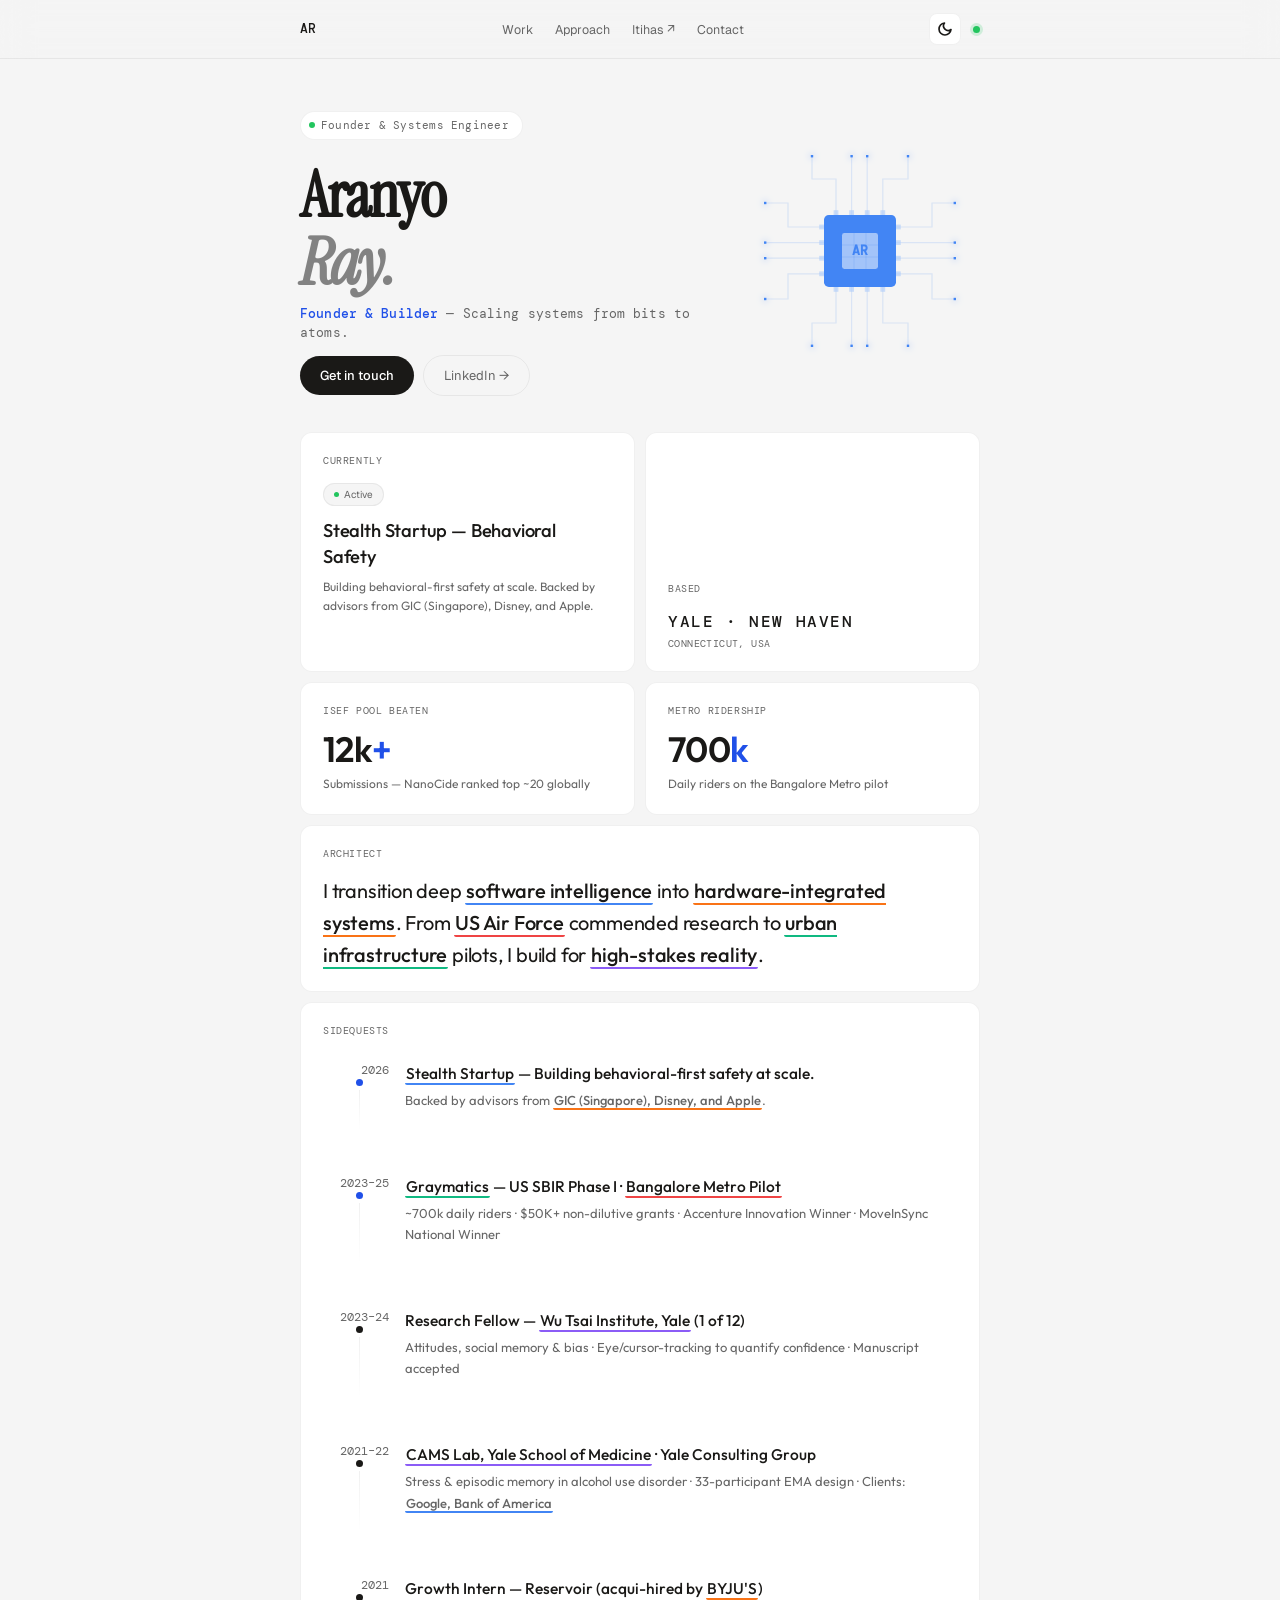
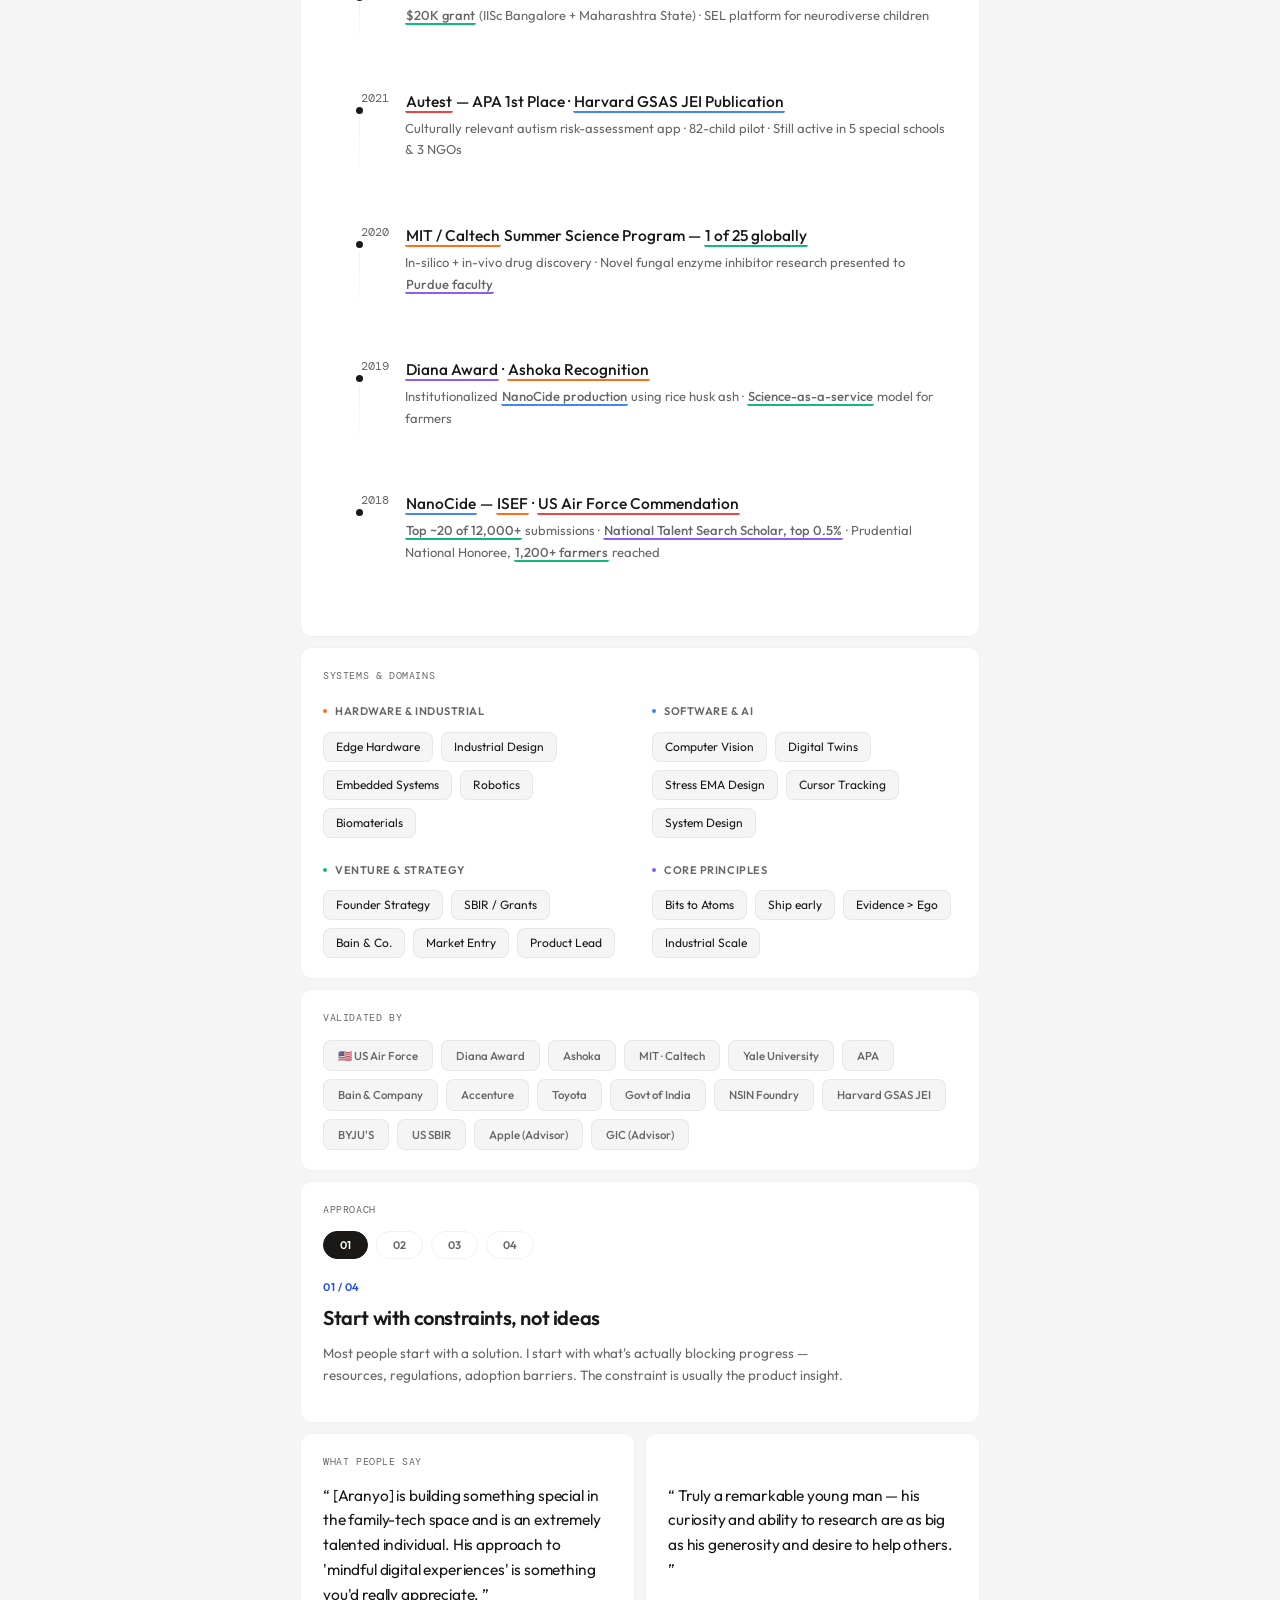
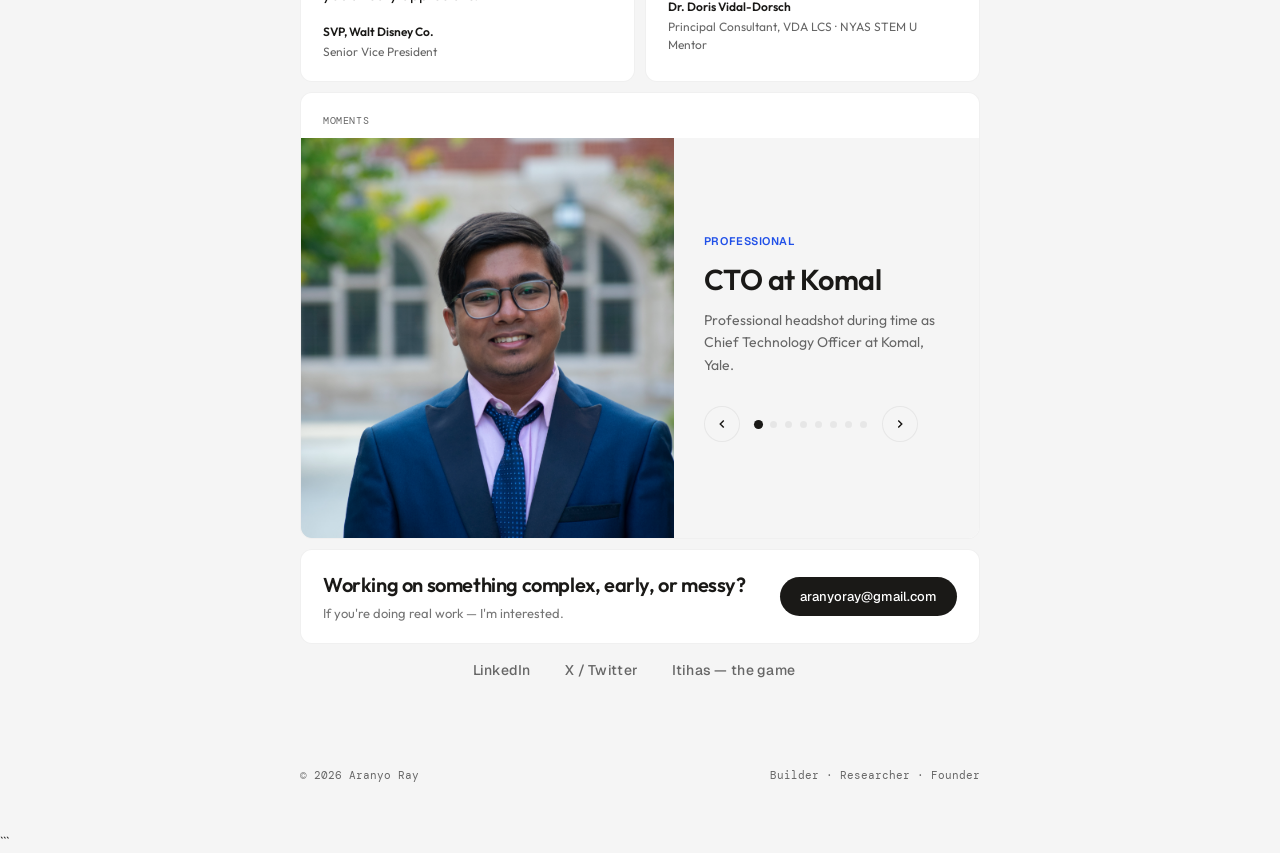
==== commit e4a27bfc: "Fix broken homepage links, link the Itihas game, and expand sitemap Homepage: the nav (Work/Approach" ====
--- a/index.html
+++ b/index.html
@@ -88,6 +88,7 @@
   }
 
   .page { max-width: var(--max); margin: 0 auto; padding: 0 20px 80px; }
+  #work, #approach, #contact { scroll-margin-top: 72px; }
 
   /* HERO */
   .hero { padding: 52px 0 36px; animation: fadeUp 0.55s ease both; }
@@ -626,9 +627,10 @@
   <div class="nav-inner">
     <div class="nav-logo">AR</div>
     <ul class="nav-links">
-      <li><a href="#">Work</a></li>
-      <li><a href="#">Approach</a></li>
-      <li><a href="#">Contact</a></li>
+      <li><a href="#work">Work</a></li>
+      <li><a href="#approach">Approach</a></li>
+      <li><a href="/itihas/">Itihas ↗</a></li>
+      <li><a href="#contact">Contact</a></li>
     </ul>
     <div style="display: flex; align-items: center; gap: 12px;">
       <button class="theme-toggle" id="theme-toggle" aria-label="Toggle theme">
@@ -652,7 +654,7 @@
         <p class="hero-tagline"><strong>Founder &amp; Builder</strong> — Scaling systems from bits to atoms.</p>
         <div class="hero-actions">
           <a href="mailto:aranyoray@gmail.com" class="btn-primary">Get in touch</a>
-          <a href="https://linkedin.com" target="_blank" class="btn-secondary">LinkedIn →</a>
+          <a href="https://www.linkedin.com/in/aranyo/" target="_blank" rel="noopener" class="btn-secondary">LinkedIn →</a>
         </div>
       </div>
 
@@ -771,7 +773,7 @@
     </div>
 
     <!-- TIMELINE -->
-    <div class="card card-full">
+    <div class="card card-full" id="work">
       <div class="card-label">Sidequests</div>
       <ul class="timeline">
         <li class="tl-item" onmouseenter="showPreview('assets/stealth.png', event)" onmouseleave="hidePreview()">
@@ -948,7 +950,7 @@
     </div>
 
     <!-- APPROACH -->
-    <div class="card card-full">
+    <div class="card card-full" id="approach">
       <div class="card-label">Approach</div>
       <div class="steps-nav">
         <button class="step-btn active" onclick="showStep(1,this)">01</button>
@@ -1073,7 +1075,7 @@
     </div>
 
     <!-- CONTACT -->
-    <div class="card contact-card">
+    <div class="card contact-card" id="contact">
       <div class="contact-text">
         <h3>Working on something complex, early, or messy?</h3>
         <p>If you're doing real work — I'm interested.</p>
@@ -1083,8 +1085,9 @@
 
     <!-- SOCIAL -->
     <div class="social-row">
-      <a href="#" class="social-link">LinkedIn <span class="arrow">↗</span></a>
-      <a href="#" class="social-link">Twitter <span class="arrow">↗</span></a>
+      <a href="https://www.linkedin.com/in/aranyo/" target="_blank" rel="noopener" class="social-link">LinkedIn <span class="arrow">↗</span></a>
+      <a href="https://x.com/aranyoray" target="_blank" rel="noopener" class="social-link">X / Twitter <span class="arrow">↗</span></a>
+      <a href="/itihas/" class="social-link">Itihas — the game <span class="arrow">↗</span></a>
     </div>
 
   </div>
